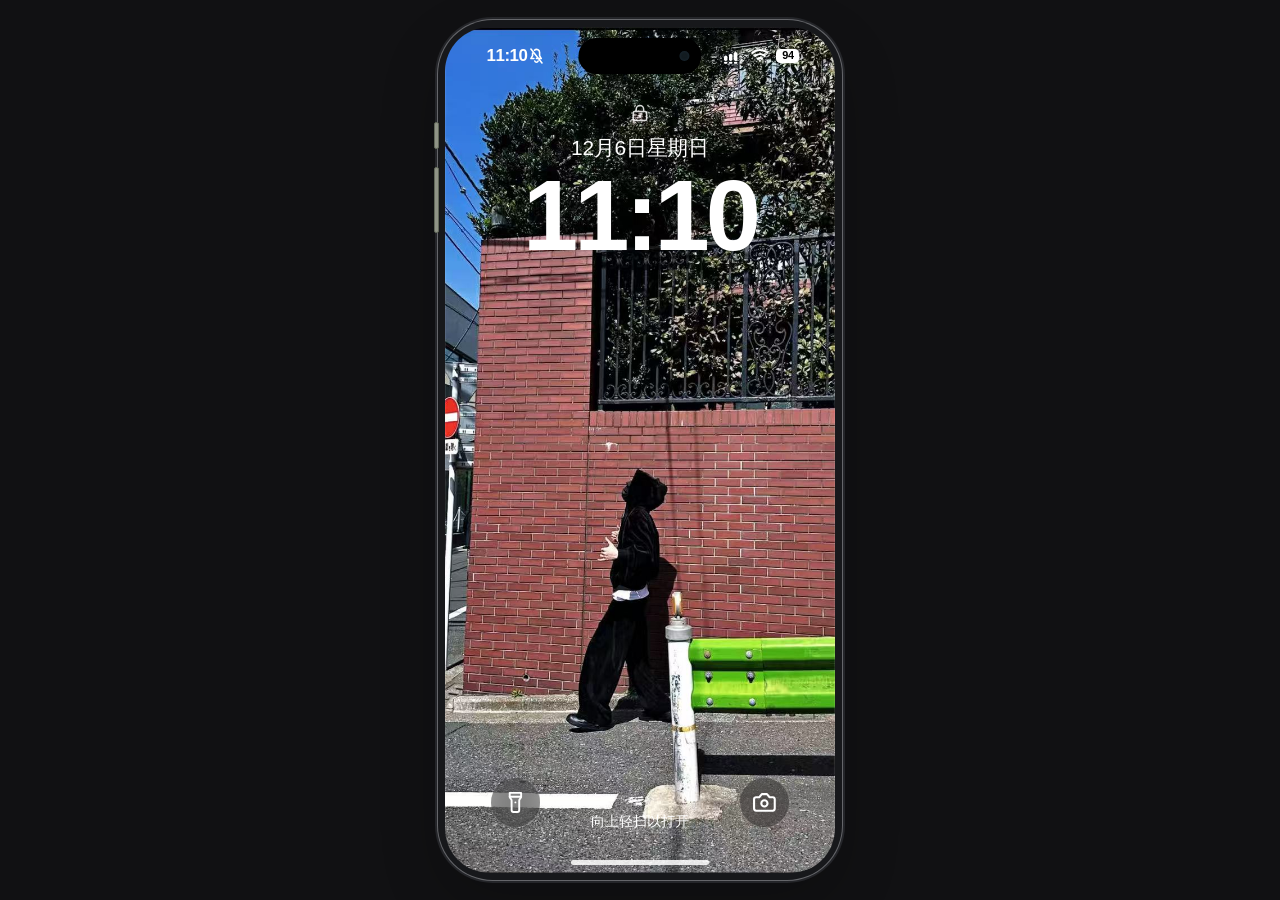
==== index.html @ aad5c425 "Allow players to upload and save their Kakao profile photo" ====
<!doctype html>
<html lang="zh-CN">
  <head><script>if(!new URLSearchParams(location.search).has("mode"))history.replaceState(null,"","?mode=kpop");</script>
    <meta charset="UTF-8" />
    <meta
      name="viewport"
      content="width=device-width, initial-scale=1.0, viewport-fit=cover"
    />
    <meta name="theme-color" content="#f5f4f0" />
    <title>捡手机</title>
    <script type="module" crossorigin src="./assets/index-Cu6CXMAA.js"></script>
    <link rel="stylesheet" crossorigin href="./assets/index-CnXfLgfK.css">
  <link rel="manifest" href="./manifest.webmanifest"><script id="vite-plugin-pwa:register-sw" src="./registerSW.js"></script></head>
  <body>
    <div id="root"></div>
  </body>
</html>
---- assets/index-CnXfLgfK.css ----
.ios18 .app-post-detail{flex:1;min-height:0;position:relative;display:flex;flex-direction:column;background:#fff;color:#0f1419;font-size:17px}.ios18 .post-detail-nav{display:flex;align-items:center;justify-content:space-between;height:48px;min-height:48px;padding:0 14px;border-bottom:.5px solid #eff0f2;background:#fff}.ios18 .post-detail-nav>strong{font-size:20px;font-weight:700}.ios18 .post-detail-nav>div{display:flex;align-items:center;gap:12px}.ios18 .post-detail-nav button{display:grid;place-items:center;border:0;background:none;color:inherit;padding:0;width:28px;height:32px}.ios18 .post-detail-scroll{flex:1;min-height:0;overflow:auto;scrollbar-width:none;overscroll-behavior:contain}.ios18 .post-detail-author{display:flex;align-items:center;gap:10px;padding:16px 14px 12px}.ios18 .post-detail-author>.catalog-avatar{width:43px;height:43px;flex:none;border-radius:50%}.ios18 .post-detail-author>div{flex:1;min-width:0}.ios18 .post-detail-author strong{display:block;font-size:17px}.ios18 .post-detail-author small{display:block;font-size:14px;color:#65737f;white-space:nowrap;overflow:hidden;text-overflow:ellipsis;margin-top:3px}.ios18 .post-follow{border:0;border-radius:20px;background:#000;color:#fff;font-size:15px;font-weight:600;padding:8px 18px}.ios18 .post-detail-body{padding:4px 14px 20px;font-size:18px;line-height:1.65;white-space:pre-wrap;overflow-wrap:anywhere}.ios18 .post-detail-body p{margin:0}.ios18 .post-detail-body .catalog-media{border-radius:14px;margin:12px 0 0}.ios18 .x-post-metadata{margin:0 14px;padding:0 0 14px;font-size:14px;color:#63717c}.ios18 .x-post-metadata b{color:#0f1419}.ios18 .post-detail-actions{display:flex;align-items:center;justify-content:space-between;padding:14px 12px;border-top:.5px solid #eff0f2;border-bottom:.5px solid #eff0f2;margin:0 14px;color:#62727c}.ios18 .post-detail-actions button{display:flex;align-items:center;gap:5px;border:0;background:none;padding:0;font-size:12px;color:inherit}.ios18 .post-detail-actions svg{width:21px;height:21px}.ios18 .x-related-row{display:flex;justify-content:space-between;padding:15px 14px;border-bottom:.5px solid #eff0f2}.ios18 .x-related-row button{border:0;background:none;color:#60707a;padding:0;font-size:14px;font-weight:600}.ios18 .post-detail-comment{display:flex;align-items:flex-start;gap:10px;padding:13px 14px;border-bottom:.5px solid #eff0f2}.ios18 .post-detail-comment>.catalog-avatar{width:37px;height:37px;flex:none}.ios18 .post-detail-comment>div{flex:1;min-width:0}.ios18 .post-detail-comment strong{font-size:15px}.ios18 .post-detail-comment p{font-size:16px;line-height:1.5;margin:3px 0}.ios18 .post-detail-comment>svg{color:#a7aeb5}.ios18 .post-comment-actions{display:flex;gap:45px;color:#81909a;margin-top:9px}.ios18 .post-comment-actions button{border:0;background:none;color:inherit;padding:0}.ios18 .post-comment-actions .liked{color:#f91880}.ios18 .post-detail-reply{display:flex;align-items:center;gap:9px;min-height:53px;padding:9px 14px;border-top:.5px solid #eee;background:#fff}.ios18 .post-detail-reply>.catalog-avatar{width:31px;height:31px;flex:none}.ios18 .post-detail-reply input{border:0;background:#f4f4f4;border-radius:25px;padding:10px 13px;min-width:0;flex:1;font-size:15px;color:#111;box-shadow:none}.ios18 .post-detail-reply>button{padding:0;border:0;background:none;color:#1d9bf0}.ios18 .post-detail-reply>button:disabled{opacity:.3}.ios18 .post-comments-empty{padding:35px 20px;text-align:center;color:#999;font-size:14px}.ios18 .weibo-post-detail{color:#222}.ios18 .weibo-post-detail .post-detail-author>.catalog-avatar{width:47px;height:47px}.ios18 .weibo-post-detail .post-detail-author strong{font-weight:600}.ios18 .weibo-post-detail .post-detail-author>button{border:0;background:none;color:#999;padding:5px}.ios18 .weibo-post-detail .post-detail-body{font-size:17px}.ios18 .weibo-share-options{display:flex;justify-content:space-around;padding:12px 12px 24px;border-bottom:9px solid #f0f0f0}.ios18 .weibo-share-options button{display:grid;place-items:center;width:49px;height:49px;background:#f8f8f8;border:0;border-radius:50%;color:#70bca3}.ios18 .weibo-share-options button:first-child{color:#d7924d;background:#fff5e9}.ios18 .weibo-share-options button:nth-child(3){color:#82bf7a}.ios18 .weibo-share-options button:nth-child(4){color:#45a8d0}.ios18 .weibo-share-options button:last-child{color:#dfb453}.ios18 .weibo-detail-tabs{display:flex;justify-content:space-around;border-bottom:.5px solid #ddd;height:49px;flex:none}.ios18 .weibo-detail-tabs button{position:relative;border:0;background:none;color:#999;padding:0;font-size:15px}.ios18 .weibo-detail-tabs button[aria-pressed=true]{color:#222;font-weight:600}.ios18 .weibo-detail-tabs button[aria-pressed=true]:after{content:"";position:absolute;left:25%;right:25%;bottom:0;height:3px;border-radius:2px;background:#ff8200}.ios18 .weibo-sort{display:block;margin:13px 15px 5px auto;background:none;border:0;color:#7b8e9d;padding:0;font-size:14px}.ios18 .weibo-bottom-actions .post-detail-actions{padding:10px;margin:0}.ios18 .weibo-bottom-actions .post-detail-actions button{font-size:12px}.ios18 .weibo-post-detail .post-detail-reply input{background:#f4f4f4}.ios18 .post-options-menu{position:absolute;top:48px;right:12px;z-index:10;min-width:175px;background:#f7f7f7eb;-webkit-backdrop-filter:blur(20px);backdrop-filter:blur(20px);box-shadow:0 4px 25px #0003;border-radius:12px;overflow:hidden}.ios18 .post-options-menu>button{display:flex;align-items:center;gap:10px;width:100%;padding:14px 16px;border:0;border-bottom:.5px solid #ddd;background:none;color:#111;font-size:15px}.ios18 .post-detail-body>.rich-body{font-size:inherit;line-height:inherit}.ios18 .skin-calculator{background:#000;color:#fff}.ios18 .skin-calculator>.app-nav{display:none}.ios18 .native-calculator{padding:0;margin:0;display:flex;flex-direction:column;flex:1;min-height:0;height:100%;background:#000;color:#fff;position:relative}.ios18 .native-calculator .calc-toolbar{display:flex;align-items:center;justify-content:space-between;height:48px;min-height:48px;padding:0 16px}.ios18 .calc-toolbar button{width:44px;height:44px;display:grid;place-items:center;border-radius:50%;background:linear-gradient(#292929,#191919);border:1px solid #ffffff1a;color:#fff;padding:0}.ios18 .native-calculator>output{display:flex;flex:1;min-height:0;width:100%;align-items:flex-end;justify-content:flex-end;padding:0 21px 10px;box-sizing:border-box;text-align:right;font-weight:300;line-height:1.1;overflow:hidden}.ios18 .native-calculator .calc-keypad{display:grid;grid-template-columns:repeat(4,1fr);gap:8px;padding:0 16px 26px;flex:none;box-sizing:border-box}.ios18 .calc-keypad>button{border:0;border-radius:50%;height:auto;width:100%;aspect-ratio:1;display:grid;place-items:center;padding:0;background:linear-gradient(135deg,#303030,#353535);box-shadow:inset 0 1px 1px #ffffff20;color:#fff;font-size:36px;font-weight:400;line-height:1}.ios18 .calc-keypad>.calc-function{background:#5b5b5b}.ios18 .calc-keypad>.calc-operator{background:#ff9500;font-size:49px;font-weight:300}.ios18 .calc-keypad>.calc-selected{background:#fff;color:#ff9500}.ios18 .calc-keypad>button:active{filter:brightness(1.5)}.ios18 .native-calculator .calc-history{position:absolute;inset:0;z-index:5;background:#101010;color:#fff;display:flex;flex-direction:column;padding:0}.ios18 .calc-history>header{display:flex;align-items:center;justify-content:space-between;padding:10px;min-height:44px}.ios18 .calc-history header button{display:flex;align-items:center;border:0;background:none;color:#ff9500;font-size:16px;padding:0}.ios18 .calc-history-list{padding:16px;overflow:auto}.ios18 .calc-history-list>button{display:block;width:100%;border:0;border-bottom:.5px solid #333;color:#fff;padding:17px 8px;background:none;text-align:right;font-size:22px}.ios18 .calc-history-list>p{color:#888;text-align:center;margin-top:100px}.ios18 .calc-mode-option{background:#333;color:#ff9500;margin:15px;padding:20px;border:0;border-radius:15px;font-size:20px}.ios18 .calibrated-health{background:#f2f1f7;display:flex;position:relative;flex:1;min-height:0;color:#000}.ios18 .health-native-nav{height:44px;min-height:44px;display:flex;align-items:center;justify-content:space-between;padding:0 16px;background:#f9f9fbe8;position:relative}.ios18 .health-native-nav>strong{position:absolute;left:65px;right:65px;text-align:center;font-size:17px;font-weight:600;pointer-events:none}.ios18 .health-native-nav>button{border:0;background:none;color:#007aff;display:grid;place-items:center;padding:0}.ios18 .health-native-nav>button:last-child{margin-left:auto;border-radius:50%;background:#e4e5ec;width:41px;height:41px;color:#8b94b1}.ios18 .health-native-scroll{flex:1;min-height:0;overflow:auto;padding:0 16px 100px;scrollbar-width:none;overscroll-behavior:contain}.ios18 .health-section-title{display:flex;align-items:center;justify-content:space-between;padding:0 16px;height:48px}.ios18 .health-section-title h2{font-size:23px;margin:0}.ios18 .health-section-title button{color:#007aff;background:none;border:0;font-size:17px;padding:0}.ios18 .health-cards{display:flex;flex-direction:column;gap:10px}.ios18 .health-native-card{position:relative;height:130px;min-height:130px;box-sizing:border-box;border:0;border-radius:26px;background:#fff;padding:16px;text-align:left;color:#000;display:flex;flex-direction:column;justify-content:space-between;box-shadow:none}.ios18 .health-native-card>header{display:flex;align-items:center;gap:4px;font-size:15px;position:static;min-height:0;padding:0;background:none;border:0}.ios18 .health-native-card header strong{font-size:15px;font-weight:600}.ios18 .health-native-card header time{font-size:13px;color:#999;margin-left:auto}.ios18 .health-native-card header>svg:last-child{color:#c7c7cc}.ios18 .health-card-bottom{display:flex;align-items:flex-end;justify-content:space-between}.ios18 .health-card-bottom b{font-size:25px;font-weight:600;line-height:1.2}.ios18 .health-card-bottom span{font-size:16px;color:#999;margin-left:4px}.ios18 .health-activity-values{display:flex;align-items:center;gap:10px;padding-top:20px;position:relative;padding-right:75px}.ios18 .health-activity-values>div:not(:last-child){flex:1}.ios18 .health-activity-values small{font-size:12px;font-weight:600}.ios18 .health-activity-values p{margin:2px 0 0;white-space:nowrap;color:#111}.ios18 .health-activity-values b{font-size:19px}.ios18 .health-activity-values span{font-size:11px;color:#999}.ios18 .activity-rings{position:absolute;right:0;bottom:0;width:64px;height:64px;background:#000;border-radius:50%}.ios18 .activity-rings i{position:absolute;border:6px solid #4e0b1c;border-radius:50%;inset:3px}.ios18 .activity-rings i:nth-child(2){inset:13px;border-color:#194500}.ios18 .activity-rings i:nth-child(3){inset:23px;border-color:#00606b;border-width:5px}.ios18 .health-spark{height:48px;display:flex;align-items:flex-end;gap:4px}.ios18 .health-spark i{width:8px;background:#e6e6ec;border-radius:3px 3px 0 0}.ios18 .health-all-row{display:flex;align-items:center;gap:14px;background:#fff;border:0;border-radius:25px;width:100%;padding:17px;margin:20px 0;color:#111;font-size:18px;text-align:left}.ios18 .health-all-row>svg:last-child{margin-left:auto;color:#ccc}.ios18 .health-trends-title{font-size:23px;margin:30px 16px 14px}.ios18 .health-trends-empty{border-radius:25px;background:#fff;padding:30px;color:#999}.ios18 .health-floating-tabs{display:flex;position:absolute;bottom:-15px;left:47px;right:47px;height:60px;border:1px solid #d4d4d8;background:#f9f9f9ce;box-shadow:inset 0 1px 3px #fff;-webkit-backdrop-filter:blur(24px);backdrop-filter:blur(24px);border-radius:35px;padding:4px;z-index:5}.ios18 .health-floating-tabs>button{flex:1;display:flex;flex-direction:column;align-items:center;justify-content:center;gap:2px;background:none;border:0;border-radius:30px;color:#111;font-size:11px;padding:0}.ios18 .health-floating-tabs>.selected{background:#dedee6;color:#0087fa}.ios18 .health-floating-tabs>.selected svg{fill:currentColor}.ios18 .health-pin-editor{display:flex;flex-wrap:wrap;gap:10px;background:#fff;padding:15px;border-radius:18px;margin-bottom:12px}.ios18 .health-pin-editor label{display:flex;flex-direction:row;align-items:center;gap:5px;font-size:14px}.ios18 .health-browse-row{display:flex;align-items:center;gap:15px;width:100%;background:#fff;border:0;border-bottom:.5px solid #ddd;padding:17px;color:#111;font-size:18px}.ios18 .health-browse-row>svg:last-child{margin-left:auto;color:#ccc}.ios18 .health-periods{display:flex;border-radius:8px;background:#e3e3e8;margin:20px 0;padding:2px}.ios18 .health-periods button{flex:1;border:0;background:none;border-radius:6px;padding:6px 0;font-size:13px;color:#111}.ios18 .health-periods button[data-selected=true]{background:#fff}.ios18 .health-detail-value{font-size:34px;font-weight:600;margin:20px 8px}.ios18 .health-detail-value small{font-size:15px;color:#999}.ios18 .health-detail-chart{height:200px;display:flex;align-items:flex-end;gap:12px;border-bottom:1px solid #ddd;padding:0 15px 10px}.ios18 .health-detail-chart>span{flex:1;background:#ff9500;border-radius:4px}.ios18 .health-detail-description,.ios18 .health-profile-empty,.ios18 .health-sharing{margin:25px 0;background:#fff;padding:25px;border-radius:25px}.ios18 .health-profile-empty,.ios18 .health-sharing{text-align:center}.ios18 .health-profile-empty>svg,.ios18 .health-sharing>svg{color:#007aff;margin:10px auto}.ios18 .skin-weather{background:#151c34}.ios18 .calibrated-weather{background:linear-gradient(#080c24,#303f60);position:relative;isolation:isolate;color:#fff;display:flex;flex:1;min-height:0}.ios18 .weather-stars{position:absolute;inset:-60px 0 0;z-index:-1;background-image:radial-gradient(1px 1px at 8% 6%,#fff9 0%,transparent 100%),radial-gradient(1px 1px at 30% 13%,#fff9 0%,transparent 100%),radial-gradient(1px 1px at 75% 10%,#fff9 0%,transparent 100%),radial-gradient(2px 2px at 60% 25%,#fffa 0%,transparent 100%),radial-gradient(1px 1px at 20% 50%,#fffa 0%,transparent 100%),radial-gradient(1px 1px at 90% 35%,#fffa 0%,transparent 100%),radial-gradient(1px 1px at 45% 75%,#fffa 0%,transparent 100%);background-size:130px 190px;opacity:.8}.ios18 .weather-native-scroll{flex:1;min-height:0;overflow:auto;padding:0 20px 110px;scrollbar-width:none;overscroll-behavior:contain}.ios18 .weather-native-current{height:320px;box-sizing:border-box;padding:48px 0 0;text-align:center;position:relative;display:flex;align-items:center;flex-direction:column}.ios18 .weather-native-current>small{font-size:14px;font-weight:500}.ios18 .weather-native-current>h1{font-size:34px;font-weight:400;margin:3px 0 0;line-height:43px}.ios18 .weather-native-current>output{font-size:100px;font-weight:200;line-height:105px;letter-spacing:-5px}.ios18 .weather-high-low{display:flex;gap:10px;font-size:26px;letter-spacing:-.5px}.ios18 .weather-native-current>p{font-size:20px;margin:4px 0}.ios18 .weather-moon-art{position:absolute;top:55px;right:10px;opacity:.4}.ios18 .weather-native-card{display:block;width:100%;box-sizing:border-box;border:0;border-radius:18px;background:#707b9b22;-webkit-backdrop-filter:blur(12px);backdrop-filter:blur(12px);padding:16px;text-align:left;color:#fff;margin:12px 0 0;box-shadow:none}.ios18 .weather-air-quality>strong{font-size:20px;font-weight:600}.ios18 .weather-air-quality>p{font-size:13px;margin:8px 0 0}.ios18 .weather-aqi-scale{height:4px;background:linear-gradient(90deg,#06c686,#fff900,#ff8a00,#ff0829,#ca00fa,#6c0f25);margin-top:14px;position:relative;border-radius:5px}.ios18 .weather-aqi-scale>i{position:absolute;top:-2px;width:7px;height:7px;border-radius:50%;background:#fff;border:1px solid #444}.ios18 .weather-hourly>header{display:flex;align-items:center;justify-content:space-between;padding:0;border:0;background:none;min-height:0}.ios18 .weather-hourly header strong{display:block;font-size:17px;font-weight:500}.ios18 .weather-hourly header small{display:block;font-size:12px;opacity:.65}.ios18 .weather-mode-switch{display:flex;gap:3px;padding:3px;border-radius:22px;background:#0002}.ios18 .weather-mode-switch button{border:0;border-radius:20px;background:none;color:#fff;padding:6px 10px}.ios18 .weather-mode-switch button[aria-pressed=true]{background:#fff2}.ios18 .weather-hour-grid{display:grid;grid-template-columns:repeat(6,1fr);gap:3px;margin-top:15px}.ios18 .weather-hour-grid>button{display:flex;flex-direction:column;align-items:center;justify-content:space-between;gap:18px;border:0;background:none;padding:0;color:#fff}.ios18 .weather-hour-grid strong{font-size:15px;font-weight:500}.ios18 .weather-hour-grid span{font-size:15px}.ios18 .weather-hour-grid svg{fill:#fff1;stroke-width:2}.ios18 .weather-days>button{display:flex;align-items:center;justify-content:space-between;gap:14px;width:100%;padding:12px 0;background:none;border:0;border-bottom:.5px solid #ffffff2a;color:#fff;font-size:17px}.ios18 .weather-days>button>i{display:block;flex:1;height:5px;background:linear-gradient(90deg,#ffaf00,#ff7c00);border-radius:4px}.ios18 .weather-days>button>span{opacity:.5}.ios18 .weather-native-toolbar{position:absolute;bottom:-15px;left:26px;right:26px;display:flex;align-items:center;justify-content:space-between;height:48px;z-index:5}.ios18 .weather-native-toolbar>button{width:48px;height:48px;border-radius:50%;border:1px solid #acc9ee88;box-shadow:inset 0 1px 2px #d0e4ff77;background:#7092c566;-webkit-backdrop-filter:blur(20px);backdrop-filter:blur(20px);color:#fff;display:grid;place-items:center;padding:0}.ios18 .weather-city-dots{display:flex;align-items:center;justify-content:center;gap:9px;min-width:130px;height:48px;border-radius:30px;background:#7092c566;border:1px solid #acc9ee88;-webkit-backdrop-filter:blur(20px);backdrop-filter:blur(20px);padding:0 20px}.ios18 .weather-city-dots>button,.ios18 .weather-city-dots>span{width:7px;height:7px;padding:0;border:0;border-radius:50%;background:#ffffff50}.ios18 .weather-city-dots>button[aria-current=true]{background:#fff}.ios18 .weather-native-sheet{position:absolute;inset:0;background:#16213bef;-webkit-backdrop-filter:blur(24px);backdrop-filter:blur(24px);padding:0 16px 50px;overflow:auto;z-index:10;color:#fff}.ios18 .weather-native-sheet>header{height:50px;display:flex;align-items:center;justify-content:center;position:relative}.ios18 .weather-native-sheet>header>button{position:absolute;left:0;display:flex;align-items:center;border:0;background:none;color:#fff;padding:0;font-size:16px}.ios18 .weather-city-search{display:flex;flex-direction:row;align-items:center;gap:6px;background:#ffffff20;padding:8px 10px;border-radius:12px}.ios18 .weather-city-search input{flex:1;min-width:0;border:0;background:none;color:#fff;padding:0;font-size:17px}.ios18 .weather-city-row{display:flex;width:100%;align-items:center;justify-content:space-between;background:#ffffff15;color:#fff;border:0;border-radius:20px;margin:15px 0;padding:25px;font-size:22px}.ios18 .weather-map-empty{display:flex;align-items:center;flex-direction:column;padding-top:140px;color:#fffa}.ios18 .weather-section-detail{padding:25px 8px;font-size:18px}.ios18 .calibrated-health,.ios18 .calibrated-weather{flex-direction:column}.ios18 .phone-screen:has(.native-calculator) .status-bar{color:#fff;background:#000}.ios18 .phone-screen:has(.native-calculator) .home-indicator:after{background:#fff}.ios18 .native-calculator .calc-keypad{grid-template-columns:repeat(4,minmax(0,1fr));grid-auto-rows:84.25px}.ios18 .native-calculator .calc-keypad>button{grid-column:auto;min-width:0;max-width:none;height:84.25px;width:84.25px;margin:0;border-radius:50%}.ios18 .native-calculator>output{margin:0}.ios18 .native-calculator .calc-toolbar>button{width:44px;height:44px;background:linear-gradient(#292929,#191919);color:#fff}.ios18 .calibrated-health,.ios18 .calibrated-weather{overflow:visible}.ios18 .health-native-card{align-items:stretch}.ios18 .health-native-card>header,.ios18 .health-card-bottom{width:100%;box-sizing:border-box}.ios18 .health-native-card .health-card-bottom{align-items:flex-end;text-align:left}.ios18 .phone-screen:has(.calibrated-weather) .status-bar{background:#080c24;color:#fff}.phone-shell.ios18 .phone-screen:has(.calibrated-weather) .status-bar{background:#080c24;color:#fff}.phone-shell.ios18 .phone-screen:has(.calibrated-weather,.calibrated-health) .home-indicator{height:18px}.ios18 .calibrated-weather[data-empty=true] .weather-aqi-scale>i{display:none}.ios18 .calibrated-weather[data-empty=true] .weather-days>button>i{background:#ffffff30}.ios18 .home-screen.interactive-home{position:absolute;inset:0;padding:0 0 14px;display:flex;flex-direction:column}.ios18 .interactive-home .launcher-toolbar{position:absolute;z-index:12;top:59px;left:16px;right:16px;display:flex;justify-content:space-between;gap:8px;pointer-events:none}.ios18 .launcher-toolbar button{pointer-events:auto;display:flex;align-items:center;gap:4px;border:0;border-radius:18px;background:#f4f4f5bb;-webkit-backdrop-filter:blur(18px);backdrop-filter:blur(18px);padding:5px 10px;font-size:12px;color:#111}.ios18 .launcher-toolbar span{font-size:10px;color:#666}.ios18 .interactive-home .home-pages{padding:0;position:absolute;inset:92px 0 164px;height:auto;display:flex;overflow-x:auto;scroll-snap-type:x mandatory;touch-action:none;scrollbar-width:none}.ios18 .interactive-home .home-app-grid{display:grid;flex:0 0 393px;width:393px;grid-template-columns:repeat(4,1fr);grid-template-rows:repeat(6,99px);grid-auto-rows:99px;gap:0;padding:0 16px;margin:0;align-content:start;scroll-snap-align:start;height:594px;min-height:594px;box-sizing:border-box}.ios18 .launcher-slot{min-width:0;min-height:0;display:flex;align-items:flex-start;justify-content:center}.ios18 .launcher-cell{position:relative;display:flex;flex-direction:column;align-items:center;justify-content:flex-start;width:100%;height:100%;padding:0;border:0;background:none;touch-action:none;color:inherit;user-select:none;-webkit-user-select:none}.ios18 .launcher-cell .app-icon-wrap{gap:5px;pointer-events:none}.ios18 .launcher-cell .app-name{text-align:center;max-width:82px;overflow:hidden;white-space:nowrap;text-overflow:ellipsis}.ios18 .launcher-widget{padding:0 7px 13px;height:100%}.ios18 .widget-face{display:flex;flex-direction:column;align-items:flex-start;justify-content:space-between;gap:5px;width:100%;height:100%;box-sizing:border-box;padding:16px;background:#fff;border-radius:23px;box-shadow:0 2px 4px #0001;color:#111;overflow:hidden;text-align:left;pointer-events:none}.ios18 .widget-face small{font-size:12px;line-height:16px;max-width:100%;white-space:nowrap;text-overflow:ellipsis;overflow:hidden}.ios18 .widget-face b{font-size:32px;font-weight:400;line-height:1.1}.ios18 .widget-face .widget-day{font-size:47px}.ios18 .widget-red{font-size:13px;color:#ff3b30}.ios18 .widget-weather{background:linear-gradient(#4577b3,#7fa7d9);color:#fff}.ios18 .widget-notes{background:#fff9df}.ios18 .widget-notes strong{font-size:19px}.ios18 .widget-battery svg{color:#34c759}.ios18 .widget-clock{align-items:center;justify-content:center;gap:16px}.ios18 .interactive-home [data-drop-zone=dock]{position:absolute;bottom:14px;left:0;right:0}.ios18 .interactive-home .dock{height:94px;padding:16px 8px;display:flex;align-items:center;justify-content:space-around;box-sizing:border-box}.ios18 .interactive-home .dock .launcher-cell{width:75px;height:62px;flex:none}.ios18 .interactive-home .dock .app-name{display:none}.ios18 .launcher-bottom-tools{position:absolute;bottom:115px;left:0;right:0;display:flex;flex-direction:column;align-items:center;gap:3px}.ios18 .launcher-bottom-tools .home-search{margin:0;font-size:12px;padding:6px 12px}.ios18 .launcher-bottom-tools .home-page-dots{height:14px;margin:0;display:flex;gap:8px}.ios18 .home-editing .launcher-cell>.app-icon-wrap{animation:home-jiggle .22s ease-in-out infinite alternate}@keyframes home-jiggle{0%{transform:rotate(-1.5deg)}to{transform:rotate(1.5deg)}}.ios18 .launcher-remove{position:absolute;top:-4px;left:8px;display:grid;place-items:center;width:20px;height:20px;background:#dedee2e6;color:#111;border-radius:50%;z-index:2;pointer-events:none}.ios18 .launcher-ghost{position:absolute;transform:translate(-50%,-35%);z-index:150;pointer-events:none;filter:drop-shadow(0 8px 10px #0005);opacity:.9}.ios18 .launcher-sheet{position:absolute;inset:59px 0 0;z-index:83;display:flex;flex-direction:column;background:#f2f2f7;color:#111;-webkit-backdrop-filter:blur(30px);backdrop-filter:blur(30px);border-radius:25px 25px 0 0;overflow:hidden}.ios18 .launcher-sheet>header{height:51px;min-height:51px;display:flex;align-items:center;justify-content:center;position:relative;border-bottom:.5px solid #d8d8dd;background:#fafafae8}.ios18 .launcher-sheet>header>button{position:absolute;left:8px;display:flex;align-items:center;border:0;color:#007aff;background:none;font-size:16px;padding:0}.ios18 .launcher-sheet>header strong{font-size:17px;font-weight:600}.ios18 .launcher-sheet-scroll{flex:1;min-height:0;overflow:auto;padding:16px 16px 55px;scrollbar-width:none}.ios18 .launcher-search{display:flex;flex-direction:row;align-items:center;gap:7px;background:#e3e3e8;border-radius:10px;padding:0 9px;height:37px}.ios18 .launcher-search input{background:none;border:0;padding:0;box-shadow:none;min-width:0;flex:1;height:35px;font-size:17px;color:#111}.ios18 .library-filters,.ios18 .widget-types{display:flex;gap:5px;margin:14px 0;flex-wrap:wrap}.ios18 .library-filters button,.ios18 .widget-types button{border:0;border-radius:14px;background:#e3e3e8;color:#333;padding:6px 11px;font-size:13px}.ios18 .library-filters button[aria-pressed=true],.ios18 .widget-types button[aria-pressed=true]{background:#007aff;color:#fff}.ios18 .library-count{font-size:12px;color:#888;margin:0 4px 12px}.ios18 .runtime-library-row{display:flex;align-items:center;gap:11px;background:#fff;min-height:72px;padding:10px 12px;border-bottom:.5px solid #e5e5ea}.ios18 .runtime-library-row .app-icon{width:48px;height:48px;border-radius:11px}.ios18 .runtime-library-row .app-icon-wrap{flex:none}.ios18 .library-app-title{display:flex;flex:1;min-width:0;flex-direction:column;align-items:flex-start;gap:4px;padding:0;border:0;background:none;text-align:left;color:#111}.ios18 .library-app-title strong{font-size:16px;font-weight:500}.ios18 .library-app-title small{font-size:11px;color:#999}.ios18 .library-get{flex:none;border:0;border-radius:16px;background:#f0f0f5;color:#007aff;padding:6px 11px;font-size:13px;font-weight:600}.ios18 .widget-preview{width:180px;height:180px;margin:30px auto}.ios18 .widget-preview .widget-face{pointer-events:auto}.ios18 .launcher-primary{display:block;width:100%;padding:13px;border-radius:13px;border:0;background:#007aff;color:#fff;font-size:17px;margin:20px 0}.ios18 .launcher-action{display:flex;flex-direction:row;align-items:center;gap:10px;background:#fff;color:#007aff;width:100%;border:0;border-bottom:.5px solid #ddd;padding:16px;font-size:17px;text-align:left;box-sizing:border-box}.ios18 .launcher-action input[type=file]{font-size:12px;max-width:140px}.ios18 .launcher-field{display:flex;flex-direction:column;gap:7px;color:#777;font-size:13px;margin:15px 0}.ios18 .launcher-field input{width:100%;box-sizing:border-box;background:#fff;border:0;border-radius:10px;padding:12px;font-size:17px;color:#111}.ios18 .launcher-checkbox{display:flex;flex-direction:row;align-items:center;gap:8px;font-size:15px}.ios18 .launcher-checkbox input{width:20px;height:20px}.ios18 .launcher-toast{position:absolute;left:25px;right:25px;bottom:125px;z-index:160;background:#333e;color:#fff;border:0;border-radius:15px;padding:14px;font-size:14px}.ios18 .launcher-sheet .danger{color:#ff3b30}.ios18 .launcher-sheet .launcher-primary.danger{background:#ff3b30;color:#fff}@media(prefers-reduced-motion:reduce){.ios18 .home-editing .launcher-cell>.app-icon-wrap{animation:none}}.ios18 .widget-preview-medium{width:320px;height:170px}.ios18 .widget-preview-large{width:320px;height:290px}.ios18 .launcher-sheet.storefront{inset:59px 0 0;border-radius:0;background:#fff;box-shadow:none;z-index:30}.ios18 .storefront>header{height:44px;border:0}.ios18 .storefront>header>strong{display:none}.ios18 .storefront-title{display:flex;justify-content:space-between;align-items:center;padding:6px 4px 12px}.ios18 .storefront-title h1{font-size:34px;line-height:1.1;margin:0;font-weight:700;letter-spacing:-1px}.ios18 .storefront-title span{font-size:12px;color:#888}.ios18 .storefront .runtime-library-row{border-bottom:.5px solid #e5e5ea}.ios18 .storefront .runtime-library-row>button:last-child{color:#007aff;background:#f2f2f7;border-radius:18px;padding:6px 16px}.phone-shell.ios18:has(.storefront) .status-bar{color:#111;background:#fff}.ios18 .interactive-home:not(.home-editing) .home-pages{top:82px}.app-artwork{font-family:-apple-system,BlinkMacSystemFont,Segoe UI,Microsoft YaHei,sans-serif}.ios18 .launcher-sheet button:disabled{opacity:.4;cursor:default}.ios18 .native-detail{height:100%;flex:1;min-height:0;display:flex;flex-direction:column;background:#fff;color:#000;font-size:17px;position:relative}.ios18 .native-detail>.app-nav{display:flex!important;min-height:44px;height:44px;flex:none;align-items:center;justify-content:space-between;padding:0 12px;border:0;background:#fafafae8}.ios18 .native-detail>.app-nav button{display:flex;align-items:center;gap:0;background:none;border:0;color:#007aff;font-size:17px;padding:0}.ios18 .native-detail>.app-nav strong{font-size:15px}.ios18 .native-detail-scroll{flex:1;min-height:0;overflow:auto;padding:16px;scrollbar-width:none;overscroll-behavior:contain}.ios18 .native-note-paper{padding:4px 20px 24px;background:#fffdf8;line-height:1.5}.ios18 .native-note-paper>time{display:block;text-align:center;font-size:13px;color:#8e8e93;margin:4px 0 20px}.ios18 .native-note-paper h1{font-size:28px;line-height:34px;font-weight:700;margin:0 0 14px}.ios18 .native-detail-notes .app-nav button,.ios18 .native-detail-notes .native-detail-toolbar button{color:#bf8500}.ios18 .native-detail-toolbar{display:flex;justify-content:space-between;align-items:center;padding:8px 18px;min-height:49px;background:#fafafaf5;border-top:.5px solid #d1d1d6}.ios18 .native-detail-toolbar button{background:none;border:0;color:#007aff;padding:4px;display:grid;place-items:center}.ios18 .native-detail-toolbar>span{font-size:12px;color:#8e8e93;flex:1;text-align:center}.ios18 .native-photo-stage{flex:1;min-height:0;background:#000;display:grid;place-items:center;color:#fff}.ios18 .native-photo-stage>img{width:100%;max-height:100%;object-fit:contain}.ios18 .native-photo-caption{padding:28px;text-align:center;color:#d1d1d6;font-size:15px}.ios18 .native-contact-hero{text-align:center;padding:12px 0}.ios18 .native-contact-hero>span{margin:auto;display:grid;place-items:center;width:100px;height:100px;border-radius:50%;background:#a4a9b1;color:#fff;font-size:44px}.ios18 .native-contact-hero h1{font-size:30px;font-weight:500;margin:12px 0}.ios18 .native-contact-actions{display:flex;gap:8px;margin:10px 0 24px}.ios18 .native-contact-actions>button{flex:1;display:flex;flex-direction:column;align-items:center;gap:5px;border:0;border-radius:10px;padding:10px;background:#fff;color:#007aff;font-size:13px}.ios18 .native-detail-contacts,.ios18 .native-detail-phone,.ios18 .native-detail-calendar{background:#f2f2f7}.ios18 .native-detail-group{background:#fff;padding:12px 16px;border-radius:10px;margin:10px 0}.ios18 .native-detail-group small{font-size:13px}.ios18 .native-detail-group p{margin:6px 0;white-space:pre-wrap}.ios18 .native-blue{color:#007aff}.ios18 .native-event-paper h1{font-size:28px;line-height:34px;margin:6px 0 12px}.ios18 .native-reader{font-family:Georgia,serif;line-height:1.65;padding:24px}.ios18 .native-reader-address{margin:8px 16px;padding:12px;border-radius:10px;background:#e9e9eb;display:flex;align-items:center;justify-content:space-between;font-size:14px}.ios18 .native-file-preview{display:flex;flex-direction:column;align-items:center;text-align:center;padding-top:80px}.ios18 .native-action-sheet{position:absolute;right:12px;top:44px;z-index:9;background:#f2f2f7f5;-webkit-backdrop-filter:blur(16px);backdrop-filter:blur(16px);border-radius:12px;box-shadow:0 5px 25px #0003;min-width:170px;overflow:hidden}.ios18 .native-action-sheet>button{display:flex;gap:20px;justify-content:space-between;width:100%;padding:13px 16px;border:0;border-bottom:.5px solid #aaa7;background:none;color:#007aff}.original-icon-wrap{position:relative;display:block;width:100%;height:100%}.original-icon-wrap>.original-app-artwork{display:block;width:100%;height:100%;object-fit:contain;filter:none;box-shadow:none}.phone-shell .app-icon:has(.original-icon-wrap){background:transparent!important;box-shadow:none;border:0}.original-calendar{position:absolute;inset:0;display:flex;flex-direction:column;align-items:center;justify-content:flex-start;color:#080808;pointer-events:none;font-family:-apple-system,BlinkMacSystemFont,Helvetica Neue,Arial,Microsoft YaHei,sans-serif}.original-calendar small{position:absolute;top:12%;font-size:11px;line-height:1.1;color:#ff3b30;font-weight:600}.original-calendar b{position:absolute;top:27%;font-size:39px;line-height:1;font-weight:300;letter-spacing:-2px}.original-clock-hands{position:absolute;inset:0;display:block;width:100%;height:100%;pointer-events:none}.small .original-calendar small{font-size:5px}.small .original-calendar b{font-size:18px;letter-spacing:-1px}.original-icon-wrap{container-type:size}.original-calendar small,.small .original-calendar small{font-size:18cqw}.original-calendar b,.small .original-calendar b{font-size:63cqw;letter-spacing:-3cqw}.catalog-skin{display:flex;flex-direction:column;flex:1;min-height:0;overflow:clip;background:#fff;color:#18181b;font-family:-apple-system,BlinkMacSystemFont,Segoe UI,Microsoft YaHei,sans-serif;font-size:12px}.catalog-loading{padding:35px;text-align:center;color:#999}.catalog-nav{min-height:43px;background:#fafafa;flex-shrink:0;border-bottom:1px solid #e8e8eb}.catalog-nav strong{font-size:14px;font-weight:600}.catalog-nav>div{display:flex;align-items:center;gap:7px;min-width:25px}.catalog-nav button{color:inherit}.catalog-scroll{flex:1;min-height:0;overflow:auto;scrollbar-width:thin}.catalog-scroll>h1{font-size:27px;font-weight:700;line-height:1.3;margin:15px 15px 16px;letter-spacing:-.5px}.catalog-tabs{display:flex;align-items:center;justify-content:space-around;gap:4px;flex-shrink:0;background:#fafafae8;border-top:1px solid #e4e4e8;min-height:50px;padding:7px 5px 4px}.catalog-tabs button{display:flex;flex-direction:column;gap:4px;font-size:9px;line-height:1.3;flex:1;padding:2px;color:#888}.catalog-tabs svg{width:20px;height:20px}.catalog-tabs .selected{color:var(--app-accent, #087cff)}.catalog-search{display:flex;align-items:center;flex-direction:row;gap:7px;margin:10px 13px 15px;background:#ededf0;border-radius:8px;padding:0 9px;color:#999}.catalog-search input{border:0;box-shadow:none;background:none;padding:8px 0;font-size:12px;min-width:0;color:inherit}.catalog-avatar{width:38px;height:38px;display:grid;place-items:center;border-radius:6px;background:#aab6ba;color:#fff;font-size:17px;flex-shrink:0}.catalog-avatar.round{border-radius:50%}.catalog-row{display:flex;align-items:center;width:100%;padding:13px 14px;text-align:left;border-bottom:1px solid #e9e9ed;gap:11px;color:inherit}.catalog-row>span{flex:1;min-width:0}.catalog-row strong{font-size:12px;font-weight:600}.catalog-row p{font-size:10px;color:#888;margin:5px 0;white-space:nowrap;text-overflow:ellipsis;overflow:hidden}.catalog-row small{font-size:8px;color:#aaa}.catalog-row>svg{color:var(--app-accent, #8a9daf)}.catalog-empty{color:#999;text-align:center;padding:35px 15px;line-height:1.8;font-size:11px}.catalog-add{padding:12px 13px;color:var(--app-accent, #087cff);font-size:11px;gap:7px}.catalog-art{height:160px;position:relative;display:grid;place-items:center;background:#d8ddd6;color:#687a70;overflow:hidden}.catalog-art:before{content:"";position:absolute;left:-20%;top:70%;width:140%;height:90%;background:#a0b3a7;transform:rotate(-17deg);border-top:1px solid #eef1eb}.catalog-art span{z-index:1;padding:15px;text-align:center;font-family:serif;font-size:20px;font-weight:400;line-height:1.7}.native-section{background:#f0f0f5;color:#888;padding:8px 14px;font-size:10px;font-weight:500;margin:0}.catalog-skin .app-nav>strong{max-width:70%;overflow:hidden;text-overflow:ellipsis;white-space:nowrap}.native-phone{--app-accent: #0cbe58}.call-row{display:flex;align-items:center;gap:10px;width:100%;padding:13px 14px;text-align:left;border-bottom:1px solid #ececee}.call-row>svg{color:#999;width:14px}.call-row>span{flex:1}.call-row strong{font-size:14px}.call-row small{display:block;font-size:9px;color:#aaa;margin-top:5px}.call-row time{font-size:10px;color:#999}.call-row.missed strong{color:#ef4747}.dialer{display:flex;flex-direction:column;align-items:center;padding:15px 30px;gap:13px}.dialer output{font-size:23px;min-height:40px;max-width:100%;overflow:hidden;letter-spacing:2px}.dialer>div{display:grid;grid-template-columns:repeat(3,1fr);gap:12px 20px}.dialer>div button{width:59px;height:59px;border-radius:50%;background:#ededed;display:flex;flex-direction:column;gap:0;font-size:26px;font-weight:400}.dialer button small{font-size:8px;letter-spacing:2px;line-height:1}.dial-call{width:59px;height:59px;border-radius:50%;background:#2ac659;color:#fff;margin-top:3px}.virtual-call{position:absolute;inset:45px 0 20px;z-index:10;background:#35404bee;color:#fff;display:flex;flex-direction:column;align-items:center;padding:50px 20px;gap:22px;-webkit-backdrop-filter:blur(25px);backdrop-filter:blur(25px)}.virtual-call small{color:#c7cdd3}.virtual-call>.catalog-avatar{width:75px;height:75px;font-size:27px}.virtual-call p{color:#c7cdd3;font-size:11px}.virtual-call>button{margin-top:auto;width:60px;height:60px;border-radius:50%;background:#e74b52;transform:rotate(135deg)}.contact-self{display:flex;width:100%;gap:12px;padding:16px;align-items:center;text-align:left;border-bottom:1px solid #eee}.contact-self .catalog-avatar{width:49px;height:49px}.contact-self small{display:block;font-size:10px;color:#999;margin-top:6px}.native-contacts .catalog-row{padding-top:10px;padding-bottom:10px}.photo-mosaic{display:grid;grid-template-columns:repeat(3,minmax(0,1fr));gap:2px}.photo-mosaic button{padding:0;aspect-ratio:1;overflow:hidden;position:relative}.photo-mosaic img,.photo-mosaic video,.photo-mosaic .catalog-art{width:100%;height:100%;object-fit:cover}.photo-mosaic .catalog-art span{font-size:11px}.photo-mosaic button>svg{position:absolute;bottom:5px;right:5px;color:#fff}.media-count{text-align:center;padding:20px;font-size:10px;color:#999}.album-grid{display:grid;grid-template-columns:1fr 1fr;gap:15px;padding:0 14px 20px}.album-grid button{display:block;text-align:left;min-width:0;padding:0}.album-grid img,.album-grid video,.album-grid .catalog-art{width:100%;height:130px;object-fit:cover;border-radius:8px}.album-grid strong{display:block;font-size:12px;margin-top:7px;font-weight:500}.album-grid small{display:block;color:#999;font-size:10px;margin-top:4px}.native-camera{background:#000;color:#fff;--app-accent: #f6cf45}.native-camera .catalog-nav{background:#101010;border-color:#242424;color:#fff}.camera-top{padding:15px;display:flex;justify-content:space-between;color:#bbb;font-size:9px}.camera-view{position:relative;flex:1;min-height:0;display:grid;place-items:center;background:#151515}.camera-view img,.camera-view video,.camera-view .catalog-art{width:100%;height:100%;object-fit:cover;position:absolute;inset:0}.camera-view>p{color:#666;font-size:11px}.camera-grid{position:absolute;inset:0;pointer-events:none;background:linear-gradient(to right,transparent 32.9%,#fff2 33%,#fff2 33.2%,transparent 33.3%,transparent 66.5%,#fff2 66.6%,#fff2 66.8%,transparent 66.9%),linear-gradient(to bottom,transparent 32.9%,#fff2 33%,#fff2 33.2%,transparent 33.3%,transparent 66.5%,#fff2 66.6%,#fff2 66.8%,transparent 66.9%)}.camera-mode{display:flex;justify-content:center;gap:25px;padding:14px;font-size:11px;color:#aaa}.camera-mode .selected{color:#f6cf45}.camera-controls{display:flex;align-items:center;justify-content:space-around;padding:4px 20px 15px}.camera-controls>button{width:40px;height:40px;color:#fff}.camera-controls .camera-shutter{width:66px;height:66px;border:3px solid white;border-radius:50%;padding:4px}.camera-shutter span{background:#fff;width:100%;height:100%;border-radius:50%}.camera-caption{font-size:8px;color:#666;text-align:center;padding-bottom:10px}.native-safari{background:#eef0f3}.safari-favorites{display:grid;grid-template-columns:repeat(3,minmax(0,1fr));gap:18px 10px;padding:10px 16px}.safari-favorites>button{display:flex;flex-direction:column;min-width:0;padding:0;gap:8px;text-align:center}.safari-favorites>button>span{width:54px;height:54px;border-radius:11px;background:#fff;display:grid;place-items:center;color:#628aaf}.safari-favorites strong{font-size:10px;font-weight:500;max-width:100%;white-space:nowrap;overflow:hidden;text-overflow:ellipsis}.safari-favorites small{max-width:100%;overflow:hidden;text-overflow:ellipsis;font-size:8px;color:#999}.safari-address{display:flex;align-items:center;flex-direction:row;gap:7px;margin:8px 16px 10px;padding:0 10px;border-radius:10px;background:#dfe2e7;color:#7c818a}.safari-address input{border:0;background:none;box-shadow:none;font-size:11px;padding:11px 0;min-width:0}.native-notes{--app-accent: #cfa525;background:#f4f3ee}.native-notes .catalog-nav{background:#f4f3ee;border:0}.notes-back{color:#b4942c;font-size:11px;padding:12px 15px 0}.native-notes .catalog-scroll>h1{margin-top:11px}.notes-list{margin:0 13px;background:#fff;border-radius:9px;overflow:hidden}.notes-list>button{padding:13px 14px;text-align:left;display:block;width:100%;border-bottom:1px solid #e8e7e2}.notes-list strong{display:flex;align-items:center;gap:3px;font-size:13px;font-weight:600}.notes-list p{font-size:10px;color:#999;margin-top:7px;white-space:nowrap;text-overflow:ellipsis;overflow:hidden}.notes-list time{color:#777}.notes-list small{display:block;color:#a3a3a0;font-size:9px;margin-top:5px}.note-folders{margin:0 13px 15px;display:flex;gap:7px;overflow:auto}.note-folders>button{gap:6px;border:1px solid #e4dfcf;border-radius:7px;padding:8px;font-size:10px;white-space:nowrap;color:#aa8e34;background:#fff9}.note-folders small{color:#aaa;font-size:9px}.notes-footer,.mail-footer{display:flex;align-items:center;justify-content:space-between;padding:4px 13px;border-top:1px solid #e5e3d9;min-height:39px;font-size:9px;color:#aaa;flex-shrink:0}.month-title{display:flex;align-items:center;justify-content:space-between;padding:19px 11px;color:#ee4d4d}.month-title h2{font-size:18px;font-weight:500}.month-title button{padding:4px;color:#ee4d4d}.calendar-grid{display:grid;grid-template-columns:repeat(7,1fr);gap:5px 2px;padding:0 11px 18px}.calendar-grid>small{text-align:center;color:#aaa;font-size:9px;padding:6px 0}.calendar-grid button{position:relative;height:34px;font-size:13px;border-radius:50%;margin:0 2px}.calendar-grid .selected{background:#ef4c4c;color:#fff}.calendar-grid button>i{width:3px;height:3px;background:#aaa;border-radius:50%;position:absolute;bottom:0;left:50%;transform:translate(-50%)}.calendar-event{display:flex;align-items:flex-start;gap:13px;width:100%;padding:16px;text-align:left;border-bottom:1px solid #eee}.calendar-event>time{font-size:10px;color:#aaa;padding-top:3px}.calendar-event>div{border-left:3px solid #ed6863;padding-left:9px;min-width:0}.calendar-event strong{font-size:12px}.calendar-event p{font-size:10px;line-height:1.7;color:#999;margin-top:5px}.mail-folders{display:flex;gap:8px;padding:13px 12px 0;overflow:auto;flex-shrink:0}.mail-folders button{padding:6px 7px;color:#999;font-size:10px;white-space:nowrap}.mail-folders .selected{background:#e7f1ff;color:#2587e5;border-radius:7px}.mail-preview{display:flex;align-items:flex-start;gap:7px;width:100%;padding:15px 12px;text-align:left;border-bottom:1px solid #e5e5ea}.mail-preview>i{width:6px;height:6px;border-radius:50%;flex-shrink:0;margin-top:5px}.mail-preview>i.unread{background:#278bea}.mail-preview>div{flex:1;min-width:0}.mail-preview strong{font-size:13px}.mail-preview h3{font-size:11px;font-weight:500;margin:6px 0}.mail-preview p{font-size:10px;color:#999;line-height:1.7;max-height:35px;overflow:hidden}.mail-preview>time{color:#aaa;font-size:9px;margin-top:3px}.mail-footer{border-color:#ddd;color:#999}.native-clock{background:#050505;color:#eee;--app-accent: #ff9c21}.native-clock .catalog-nav{background:#0b0b0b;border-color:#262626}.native-clock .catalog-tabs{background:#0b0b0b;border-color:#333}.alarm-row{display:flex;align-items:center;justify-content:space-between;padding:18px 16px;border-bottom:1px solid #242424}.alarm-row>button:first-child{display:flex;flex-direction:column;align-items:flex-start;padding:0;gap:6px}.alarm-row time{font-size:43px;line-height:1;font-weight:200}.alarm-row small{font-size:11px;color:#999}.native-switch{width:43px;height:26px;border-radius:14px;background:#444;padding:3px;justify-content:flex-start;flex-shrink:0}.native-switch>span{width:20px;height:20px;background:#fff;border-radius:50%}.native-switch.on{background:#3acb60;justify-content:flex-end}.stopwatch{display:flex;flex-direction:column;align-items:center;padding:50px 20px}.stopwatch output{font-size:60px;font-weight:200;font-variant-numeric:tabular-nums}.stopwatch>div{display:flex;gap:70px;margin-top:50px}.stopwatch button{border-radius:50%;width:60px;height:60px;background:#303030;color:#ddd;font-size:14px}.stopwatch button:last-child{background:#123a20;color:#58da7b}.native-reminders{background:#f2f2f7;--app-accent: #2e84e6}.reminder-categories{display:grid;grid-template-columns:1fr 1fr;gap:10px;padding:0 13px 10px}.reminder-categories>button{background:#fff;border-radius:10px;display:grid;grid-template-columns:1fr 1fr;padding:12px;color:#2d86e3;text-align:left}.reminder-categories strong{text-align:right;font-size:25px;color:#333}.reminder-categories span{font-size:11px;color:#999;grid-column:1/-1;margin-top:6px}.reminder-row{display:flex;align-items:center;gap:10px;padding:13px;border-bottom:1px solid #ddd}.reminder-row>button:first-child{color:#aaa;padding:0}.reminder-row>button[aria-checked=true]{color:#2f8ae5}.reminder-row>button:last-child{display:flex;flex-direction:column;align-items:flex-start;gap:7px;text-align:left;padding:0}.reminder-row strong{font-size:12px;font-weight:500}.reminder-row small{font-size:9px;color:#999}.native-files{--app-accent: #2386e7}.file-folders,.file-grid{display:grid;grid-template-columns:repeat(3,minmax(0,1fr));gap:20px 10px;padding:10px 14px}.file-folders>button{display:flex;flex-direction:column;gap:8px;color:#5b9fda;padding:0}.file-folders strong{font-size:10px;font-weight:500;color:#555}.file-grid>div{position:relative;min-width:0}.file-grid>div>button:first-child{display:flex;flex-direction:column;width:100%;gap:7px;color:#6799be;padding:0;min-width:0}.file-grid strong{font-size:10px;font-weight:500;max-width:100%;white-space:nowrap;text-overflow:ellipsis;overflow:hidden;color:#444}.file-grid small{font-size:8px;color:#999}.file-grid img,.file-grid video,.file-grid .catalog-art{width:100%;height:80px;object-fit:cover;border-radius:4px}.file-grid .catalog-art span{font-size:11px}.file-grid>div>button:last-child{color:#9dabc3;width:100%;margin-top:5px}.native-music{--app-accent: #e54462}.native-music h1{color:#e54462}.music-albums{display:grid;grid-template-columns:1fr 1fr;gap:15px;padding:0 15px 20px}.music-albums>button{display:flex;flex-direction:column;gap:14px;padding:20px 8px;background:#f4eded;border-radius:7px;color:#d4b2b8}.music-albums strong{font-size:11px;font-weight:500;color:#555}.music-track{display:flex;width:100%;align-items:center;text-align:left;gap:15px;padding:13px 16px;border-bottom:1px solid #eee}.music-track>small{color:#aaa}.music-track>span:first-of-type{flex:1;min-width:0}.music-track strong{font-size:12px;font-weight:500}.music-track span>small{font-size:9px;display:block;color:#aaa;margin-top:5px}.music-track>span:last-child{font-size:9px;color:#aaa}.native-now-playing{display:flex;align-items:center;flex-wrap:wrap;gap:9px;padding:9px 12px;background:#f0eded;border-top:1px solid #ddd}.native-now-playing button{font-size:10px;padding:0;color:#955264}.native-now-playing button:first-child{flex:1;justify-content:flex-start}.native-now-playing audio{width:100%;height:30px;order:4}.fiction-map{flex:1;min-height:160px;position:relative;overflow:clip;background:#e5e8dc}.fiction-map>svg{width:100%;height:100%;object-fit:cover}.map-pin{position:absolute;color:#e65c54;transform:translate(-50%,-50%);padding:0;filter:drop-shadow(0 2px 2px #0002)}.map-pin .catalog-avatar{width:32px;height:32px;border:3px solid #fff;font-size:12px;background:#5b88bc}.map-sheet{border-radius:17px 17px 0 0;background:#f8f8fa;box-shadow:0 -3px 10px #0001;margin-top:-18px;position:relative;z-index:1;max-height:230px;display:flex;flex-direction:column}.map-places{overflow:auto}.map-places .catalog-row{padding:10px 15px}.map-places .catalog-row>svg{color:#5696ba}.native-weather{background:linear-gradient(#637c92,#a2b6bd);color:#fff}.native-weather .catalog-nav{background:#68829480;color:#fff;border-color:#ffffff26}.weather-current{display:flex;flex-direction:column;align-items:center;padding:27px 15px 20px;gap:10px}.weather-current h1{font-size:25px;font-weight:400}.weather-current output{font-size:72px;font-weight:200;line-height:1}.weather-current p{font-size:15px}.weather-current small{font-size:11px;color:#e3ecf1}.weather-current svg{margin-top:10px;color:#ecf1e1}.weather-forecast{margin:10px 14px;width:calc(100% - 28px);border-radius:12px;background:#ffffff20;border:1px solid #ffffff25;-webkit-backdrop-filter:blur(15px);backdrop-filter:blur(15px);padding:15px;display:block;text-align:left;color:#fff}.weather-forecast>strong{font-size:10px;color:#e3ecf1;font-weight:500}.weather-forecast p{font-size:12px;line-height:1.9;white-space:pre-wrap;margin:12px 0}.weather-forecast>div{display:flex;justify-content:space-between;font-size:9px;color:#dce8ed;gap:10px}.weather-cities{display:flex;justify-content:center;flex-wrap:wrap;gap:8px;margin:20px 14px}.weather-cities>button{font-size:10px;color:#deebf0;padding:7px 10px;border-radius:16px;background:#ffffff15}.weather-cities>.selected{background:#ffffff40}.native-wallet{background:#f2f2f7}.wallet-stack{padding:0 15px 15px}.wallet-stack>button{display:flex;align-items:flex-start;flex-direction:column;gap:19px;width:100%;height:150px;border-radius:12px;padding:21px;color:#fff;box-shadow:0 3px 8px #0002;margin-top:-65px;position:relative}.wallet-stack>button:first-child{margin-top:0}.wallet-stack strong{font-size:15px;font-weight:500}.wallet-stack span{font-size:15px;letter-spacing:3px;margin-top:auto}.wallet-stack small{font-size:10px;color:#eee}.native-health{background:#f2f2f7;--app-accent: #e8697d}.health-date{font-size:10px;color:#999;margin:0 15px 15px}.health-metric{display:block;width:calc(100% - 28px);padding:14px;margin:0 14px 12px;background:#fff;border-radius:10px;text-align:left}.health-metric>div{display:flex;align-items:center;gap:5px;color:#e36b7d}.health-metric strong{font-size:11px}.health-metric small{margin-left:auto;color:#aaa;font-size:8px}.health-metric p{color:#aaa;margin-top:15px;font-size:10px}.health-metric b{font-size:30px;color:#333;font-weight:600}.health-metric>span{font-size:10px;color:#999;line-height:1.8;display:block;margin-top:8px;white-space:pre-wrap}.native-find .fiction-map{min-height:130px}.find-sheet{background:#f8f8fa;border-radius:16px 16px 0 0;margin-top:-15px;z-index:1;position:relative;max-height:240px;overflow:auto}.find-sheet>h2{padding:17px 15px 8px;font-size:21px}.native-find .catalog-row>span:last-child{font-size:9px}.native-find{--app-accent: #4787cd}.catalog-chat{display:flex;align-items:center;gap:11px;width:100%;padding:13px;text-align:left;border-bottom:1px solid #ececef}.catalog-chat>span:not(.catalog-avatar){flex:1;min-width:0}.catalog-chat strong{font-size:13px;font-weight:600}.catalog-chat p{font-size:10px;color:#999;margin-top:7px;white-space:nowrap;overflow:hidden;text-overflow:ellipsis}.catalog-chat time{align-self:flex-start;color:#aaa;font-size:9px;margin-top:3px}.catalog-bubbles{min-height:0;flex:1;overflow:auto;padding:13px;background:#f6f6f6}.bubble-date{display:block;text-align:center;color:#aaa;font-size:9px;margin:4px 0 24px}.catalog-message{display:flex;margin-bottom:16px}.catalog-message>button{display:block;max-width:80%;text-align:left;white-space:pre-wrap;overflow-wrap:anywhere;border-radius:15px 15px 15px 3px;background:#e8e8ed;padding:10px 12px;font-size:12px;line-height:1.7}.catalog-message.outgoing{justify-content:flex-end}.catalog-message.outgoing>button{border-radius:15px 15px 3px;background:var(--bubble-out, #4b9ee8);color:#fff}.catalog-message small{display:flex;align-items:center;justify-content:flex-end;gap:4px;font-size:8px;opacity:.65;margin-top:4px}.catalog-message img,.catalog-message video,.catalog-message .catalog-art{max-width:100%;width:190px;height:170px;object-fit:cover;border-radius:5px}.catalog-message audio{width:185px;max-width:100%;height:34px}.catalog-composer{display:flex;align-items:center;gap:10px;padding:10px;border-top:1px solid #ddd;background:#fafafa;min-height:49px}.catalog-composer>button{flex:1;background:#fff;border:1px solid #e5e5e8;border-radius:17px;min-height:31px;font-size:10px;justify-content:flex-start;padding:0 12px;color:#999}.catalog-composer>svg{color:var(--app-accent, #848491)}.message-heading{display:flex;justify-content:space-between;align-items:center;padding:11px 15px 12px}.message-heading h1{font-size:28px;font-weight:700}.message-heading>button{color:#298de5;font-size:10px}.native-messages .catalog-nav{background:#fff;border:0}.sms-bubbles{background:#fff;--bubble-out: #3dbd58}.native-messages .catalog-avatar{background:#acb3ba}.qq-ui{--app-accent: #358ed7}.qq-ui .catalog-nav{background:#3b98df;color:#fff;border:0}.qq-profile-bar{display:flex;align-items:center;gap:10px;padding:13px 15px;background:#3b98df;color:#fff}.qq-profile-bar>.catalog-avatar{width:37px;height:37px;border:1px solid #fff6}.qq-profile-bar strong{font-size:15px;font-weight:500}.qq-profile-bar small{display:block;font-size:9px;color:#deefff;margin-top:5px}.qq-ui .catalog-scroll{background:#f8f9fc}.qq-ui .catalog-chat,.qq-contact{background:#fff}.qq-bubbles{background:#eef2f8;--bubble-out: #61b4f1}.qq-contact{width:100%;padding:13px;display:flex;align-items:center;justify-content:flex-start;gap:12px;border-bottom:1px solid #f0f0f4;font-size:13px}.qq-space{padding:15px}.qq-space>h2{font-size:18px;margin-bottom:17px}.qq-space>button{display:flex;align-items:center;flex-wrap:wrap;gap:8px;width:100%;text-align:left;padding:14px;background:#fff;border-radius:10px;margin-bottom:12px}.qq-space>button>p{width:100%;font-size:12px;line-height:1.8}.qq-space img{width:100%;max-height:170px;object-fit:cover}.qq-space small{color:#aaa;font-size:9px}.telegram-ui{--app-accent: #268dd0}.telegram-ui .catalog-nav{color:#287eb2;background:#f8fbff}.telegram-search{background:#f6f9fc}.telegram-search .catalog-search{margin-bottom:10px}.telegram-folders{display:flex;gap:13px;overflow:auto;padding:0 13px;background:#f6f9fc;min-height:36px;flex-shrink:0;align-items:center;border-bottom:1px solid #e1e8ef}.telegram-folders button{padding:8px 3px;white-space:nowrap;color:#8d9ca9;font-size:11px;border-bottom:2px solid transparent}.telegram-folders .selected{color:#268dd0;border-color:#268dd0}.telegram-peer{display:flex;align-items:center;gap:9px;background:#f6f9fc;padding:9px 13px}.telegram-peer .catalog-avatar{background:#719fbf;width:30px;height:30px;font-size:12px}.telegram-peer strong{font-size:13px}.telegram-peer>span:last-child{font-size:9px;color:#8da2b1;margin-left:auto}.telegram-bubbles{background:#d7e5e7;--bubble-out: #e0ffc9}.telegram-bubbles .catalog-message.outgoing>button{color:#354b32}.telegram-bubbles .catalog-message>button{background:#fff}.telegram-footer{padding:13px;text-align:center;display:flex;align-items:center;justify-content:center;gap:7px;background:#f8fbff;border-top:1px solid #e5edf3;color:#779eb9;font-size:10px}.discord-ui{background:#313338;color:#e7e8ec;--app-accent: #b5bafa}.discord-ui .catalog-nav{background:#24262a;border-color:#16171a;color:#e7e8ec}.discord-layout{flex:1;min-height:0;display:flex}.discord-servers{width:48px;background:#1d1e22;padding:13px 6px;overflow:auto;display:flex;flex-direction:column;gap:10px;flex-shrink:0}.discord-servers>button{width:35px;height:35px;border-radius:50%;background:#3c3e45;color:#ddd;font-size:10px;padding:4px;flex-shrink:0}.discord-servers>.selected{background:#6570b9;border-radius:12px;color:#fff}.discord-main{flex:1;min-width:0;display:flex;flex-direction:column}.discord-server-name{display:flex;justify-content:space-between;align-items:center;padding:13px 12px;background:#2a2c31;border-bottom:1px solid #1e2025}.discord-server-name strong{font-size:12px}.discord-server-name>svg{color:#777}.discord-channel-tabs{display:flex;gap:5px;overflow:auto;background:#292b30;padding:8px 9px;min-height:39px}.discord-channel-tabs>button{padding:4px 7px;font-size:10px;color:#9296a2;white-space:nowrap;border-radius:5px}.discord-channel-tabs>.selected{background:#454951;color:#fff}.discord-current{display:flex;align-items:center;gap:4px;border-bottom:1px solid #24262b;padding:9px 10px;font-size:11px;color:#bbc0ca}.discord-message{display:flex;gap:8px;align-items:flex-start;width:100%;padding:12px 9px;text-align:left;color:#e0e2e7}.discord-message .catalog-avatar{width:27px;height:27px;font-size:12px;background:#737baa}.discord-message>div{min-width:0;flex:1}.discord-message strong{font-size:11px;color:#b8bed7;font-weight:600}.discord-message time{font-size:8px;color:#888d9b;margin-left:7px}.discord-message p{font-size:11px;line-height:1.8;margin-top:5px;white-space:pre-wrap}.discord-message img{max-width:100%;max-height:170px;object-fit:cover;margin-top:8px;border-radius:6px}.discord-member{display:flex;align-items:center;gap:8px;padding:13px}.discord-member>span{font-size:11px}.discord-member small{font-size:8px;color:#989dad;display:block;margin-top:5px}.discord-ui .catalog-tabs{background:#23252a;border-color:#151619}.discord-ui .catalog-add{padding:13px 10px;font-size:9px;background:#292b30;white-space:nowrap;overflow:hidden}.line-ui{--app-accent: #08b851}.line-ui .catalog-nav{background:#fff;border:0}.line-ui h1{font-size:25px}.line-owner{padding:15px;display:flex;align-items:center;gap:13px}.line-owner .catalog-avatar{width:55px;height:55px}.line-owner h2{font-size:20px;font-weight:600}.line-ui .catalog-scroll>h4{padding:15px 17px 6px;font-size:12px;color:#999}.line-friends{display:grid;grid-template-columns:repeat(3,1fr);padding:15px 10px;gap:20px}.line-friends>button{display:flex;flex-direction:column;gap:8px;font-size:10px}.line-peer{font-size:13px;padding:13px;text-align:center;border-bottom:1px solid #eee}.line-bubbles{background:#a8bfdb;--bubble-out: #9bea6d}.line-bubbles .catalog-message.outgoing>button{color:#28402a}.line-bubbles .catalog-message>button{background:#fff}.messenger-ui{--app-accent: #6262d8}.messenger-ui .catalog-nav{background:#fff;border:0}.messenger-people{display:flex;gap:16px;overflow:auto;padding:0 15px 18px}.messenger-people>button{display:flex;flex-direction:column;gap:6px;padding:0}.messenger-people .catalog-avatar{width:46px;height:46px;border:3px solid #e3e3fb}.messenger-people small{font-size:9px;max-width:45px;overflow:hidden;text-overflow:ellipsis}.messenger-peer{display:flex;align-items:center;gap:9px;padding:8px 14px;border-bottom:1px solid #eee}.messenger-peer strong{font-size:13px;flex:1}.messenger-peer>svg{color:#7370d8}.messenger-peer .catalog-avatar{width:30px;height:30px;font-size:13px}.messenger-bubbles{background:#fff;--bubble-out: #7b70d9}.messenger-contacts{display:grid;grid-template-columns:1fr 1fr;gap:13px;padding:0 15px}.messenger-contacts>button{display:flex;flex-direction:column;gap:9px;padding:20px 6px;border:1px solid #eee;border-radius:11px}.messenger-contacts strong{font-size:12px}.messenger-contacts small{font-size:9px;color:#999}.social-author{display:flex;align-items:center;gap:9px;padding:12px 13px;text-align:left;width:100%}.social-author .catalog-avatar{width:31px;height:31px;font-size:14px}.social-author strong{font-size:11px;font-weight:600}.social-author small{display:block;font-size:8px;color:#aaa;margin-top:4px}.social-body{display:block;text-align:left;width:100%;padding:0;font-size:12px;line-height:1.85;white-space:pre-wrap}.social-body img,.social-body video{max-width:100%;max-height:280px;object-fit:cover;border-radius:7px;margin-top:9px}.social-actions{display:flex;justify-content:space-between;gap:12px;padding:12px 1px 0;color:#999}.social-actions button{padding:0;gap:5px;font-size:9px}.social-actions button:last-child{margin-left:auto}.weibo-ui{--app-accent: #e88a38}.weibo-sections{display:flex;justify-content:center;gap:27px;padding:13px;border-bottom:1px solid #eee;flex-shrink:0}.weibo-sections>button{font-size:14px;padding:3px 0;border-bottom:3px solid transparent}.weibo-sections>.selected{font-weight:600;border-color:#f1913c}.weibo-ui .catalog-scroll{background:#f0f0f0}.weibo-ui .catalog-search{background:#fff;margin-bottom:5px}.weibo-feed-filter{display:flex;gap:10px;padding:8px 13px 13px;overflow:auto}.weibo-feed-filter>button{white-space:nowrap;font-size:10px;color:#999;padding:4px}.weibo-post{margin-bottom:8px;background:#fff;padding-bottom:5px}.weibo-post>.social-body{padding:1px 13px 9px}.weibo-post .social-actions{border-top:1px solid #f2f2f2;padding:12px 16px 8px}.weibo-profile{padding:20px;display:flex;align-items:center;gap:12px;background:#f4ebdf}.weibo-profile h2{font-size:17px;font-weight:500}.weibo-profile>span:last-child{font-size:9px;color:#999;margin-left:auto}.x-ui{--app-accent: #111}.x-ui .catalog-nav{background:#fff;border:0}.x-feed-tabs{display:flex;border-bottom:1px solid #eee;flex-shrink:0}.x-feed-tabs>button{width:50%;padding:15px 5px 13px;font-size:12px;color:#888;position:relative}.x-feed-tabs>.selected{font-weight:600;color:#111}.x-feed-tabs>.selected:after{content:"";height:3px;width:40px;border-radius:3px;bottom:0;left:50%;transform:translate(-50%);position:absolute;background:#299cda}.x-post{display:flex;gap:9px;padding:14px 12px;border-bottom:1px solid #eee}.x-post>.catalog-avatar{width:34px;height:34px;font-size:15px}.x-post>div{flex:1;min-width:0}.x-byline{width:100%;padding:0;justify-content:flex-start;gap:6px;text-align:left;flex-wrap:wrap}.x-byline strong{font-size:11px}.x-byline>span{font-size:8px;color:#999;overflow:hidden;text-overflow:ellipsis}.x-post .social-body{font-size:11px;margin-top:6px}.threads-ui{--app-accent: #111}.threads-ui .catalog-nav{background:#fff;border:0}.threads-title{display:flex;align-items:center;justify-content:center;gap:10px;padding:10px 10px 13px;border-bottom:1px solid #eee}.threads-title>button{font-size:11px}.threads-post{display:flex;gap:10px;padding:17px 13px;border-bottom:1px solid #eee}.thread-avatar{display:flex;flex-direction:column;align-items:center;flex-shrink:0}.thread-avatar>.catalog-avatar{width:31px;height:31px;font-size:13px}.thread-avatar>i{display:block;width:1px;background:#ddd;flex:1;margin-top:9px}.threads-post>div:last-child{flex:1;min-width:0}.threads-byline{display:flex;align-items:center;justify-content:space-between;margin-bottom:7px}.threads-byline strong{font-size:11px}.threads-byline small{font-size:8px;color:#999}.threads-post .social-body{font-size:11px}.thread-replies{font-size:9px;color:#aaa;padding:12px 0 0}.facebook-ui{--app-accent: #2378d6}.facebook-ui .catalog-nav{background:#fff;color:#267bd5;border:0}.facebook-ui .catalog-nav strong{font-size:19px;font-weight:700}.facebook-ui>.catalog-tabs{background:#fff;border:0;border-bottom:1px solid #eee}.facebook-ui .catalog-scroll{background:#e8eaed}.fb-compose{display:flex;align-items:center;gap:10px;padding:12px;background:#fff;width:100%;font-size:11px;justify-content:flex-start;color:#888}.fb-compose .catalog-avatar{width:30px;height:30px;font-size:14px}.fb-stories{display:flex;gap:8px;padding:10px;background:#fff;overflow:auto;margin-bottom:8px}.fb-stories:empty{display:none}.fb-stories>button{position:relative;width:90px;height:140px;flex-shrink:0;padding:0;border-radius:10px;overflow:hidden}.fb-stories img,.fb-stories .catalog-art{height:100%;width:100%;object-fit:cover}.fb-stories strong{position:absolute;bottom:9px;left:9px;color:#fff;font-size:10px;text-shadow:0 1px 4px #000}.fb-post{background:#fff;margin-bottom:8px}.fb-post>.social-body{padding:0 13px 5px;font-size:11px}.fb-post .social-actions{padding:13px 16px;border-top:1px solid #eee}.fb-friends{padding:15px;background:#fff;display:grid;grid-template-columns:1fr 1fr;gap:15px}.fb-friends>button{display:flex;flex-direction:column;gap:13px;padding:20px 7px;background:#f5f6f8;border-radius:8px}.fb-friends strong{font-size:11px}.fb-cover{height:110px;background:#b6c1ce}.fb-profile{padding:0 17px 20px;background:#fff}.fb-profile>.catalog-avatar{width:65px;height:65px;font-size:25px;border:3px solid #fff;margin-top:-25px;position:relative}.fb-profile>h1{font-size:23px;margin-top:10px}.fb-profile-note{display:block;width:100%;padding:15px;text-align:left;background:#fff;border-bottom:1px solid #eee}.fb-profile-note p{font-size:11px;margin-top:9px;color:#888;line-height:1.8}.redbook-ui{--app-accent: #df354a}.redbook-ui .catalog-nav{background:#fff;border:0}.redbook-top{display:flex;justify-content:center;gap:26px;flex-shrink:0;padding:9px 10px 11px}.redbook-top>button{font-size:13px;color:#999;border-bottom:3px solid transparent;padding:5px 2px}.redbook-top>.selected{color:#111;font-weight:600;border-color:#ee4155}.redbook-masonry{columns:2;column-gap:8px;padding:0 8px 15px}.redbook-masonry>button{display:block;width:100%;padding:0;background:#fff;border-radius:8px;text-align:left;margin-bottom:10px;break-inside:avoid;overflow:hidden}.redbook-masonry img,.redbook-masonry .catalog-art{width:100%;height:175px;object-fit:cover}.redbook-masonry>button:nth-child(2n) .catalog-art{height:205px}.redbook-masonry>button>strong{display:block;font-size:11px;font-weight:500;line-height:1.6;padding:8px 7px}.redbook-masonry>button>div:last-child{display:flex;align-items:center;gap:5px;padding:0 7px 10px;color:#999}.redbook-masonry .catalog-avatar{width:17px;height:17px;font-size:8px}.redbook-masonry small{font-size:8px}.redbook-masonry svg{margin-left:auto;color:#999}.pinterest-ui{--app-accent: #bd3545}.pinterest-ui .catalog-nav{background:#fff;border:0}.pinterest-pins{columns:2;column-gap:10px;padding:0 10px 20px}.pinterest-pins>button{display:block;width:100%;padding:0;overflow:hidden;border-radius:15px;margin-bottom:14px;break-inside:avoid;text-align:left}.pinterest-pins img,.pinterest-pins .catalog-art{width:100%;height:200px;object-fit:cover;border-radius:15px}.pinterest-pins>button:nth-child(2n) .catalog-art{height:255px}.pinterest-pins>button>strong{display:block;font-size:10px;font-weight:500;padding:7px 6px}.pinterest-boards{display:grid;grid-template-columns:1fr 1fr;gap:15px 10px;padding:0 12px}.pinterest-boards>button{display:block;width:100%;padding:0;text-align:left}.pinterest-boards img,.pinterest-boards .catalog-art{width:100%;height:120px;object-fit:cover;border-radius:10px}.pinterest-boards strong{display:block;font-size:12px;padding:9px 2px}.pinterest-board-title{padding:0 13px 15px;font-size:13px;font-weight:500}.reddit-ui{--app-accent: #d96e37}.reddit-ui .catalog-nav{border:0;background:#fff}.reddit-community{display:flex;align-items:center;gap:7px;padding:13px;border-bottom:1px solid #e8e8eb;flex-shrink:0}.reddit-community>svg{color:#e37d3f}.reddit-community>button{font-size:13px;font-weight:600;padding:0}.reddit-community>select{margin-left:auto;font-size:9px;padding:5px;width:64px;border:0;background:#f4f4f6}.reddit-ui .catalog-scroll{background:#f2f2f4}.reddit-post{background:#fff;margin-bottom:8px;padding:13px}.reddit-byline{font-size:8px;color:#888;padding:0;margin-bottom:8px}.reddit-post h3{font-size:14px;font-weight:600;line-height:1.6;margin-bottom:6px}.reddit-post .social-body{font-size:11px}.reddit-actions{display:flex;align-items:center;gap:8px;margin-top:12px;font-size:10px;color:#777}.reddit-actions button{padding:4px;background:#f0f0f3;border-radius:15px;font-size:9px}.reddit-actions>button:last-child{margin-left:8px;padding:5px 10px}.reddit-sub{display:flex;align-items:center;gap:12px;padding:16px;background:#fff;border-bottom:1px solid #eee;width:100%;font-size:12px;justify-content:flex-start}.reddit-sub small{color:#aaa;font-size:9px;margin-left:auto}.forum-ui{--app-accent: #4f759d}.forum-banner{background:#e9eef5;display:flex;align-items:center;gap:9px;padding:19px 14px;color:#5c7b99}.forum-banner strong{font-size:17px;font-weight:500}.forum-banner>span{margin-left:auto;font-size:9px;color:#8c9cae}.forum-topic{display:block;width:100%;text-align:left;padding:16px 13px;border-bottom:1px solid #e4e8ee}.forum-topic>strong{font-size:13px;font-weight:500;line-height:1.7}.forum-topic em{display:inline-block;font-size:8px;border:1px solid #89a2bd;color:#6b8aa7;font-style:normal;padding:0 4px;margin-right:5px;border-radius:3px}.forum-topic p{font-size:10px;color:#99a3af;margin:8px 0;white-space:nowrap;text-overflow:ellipsis;overflow:hidden}.forum-topic>div{display:flex;justify-content:space-between;font-size:8px;color:#a3adba;gap:9px}.forum-board{display:flex;align-items:center;gap:12px;padding:18px 15px;width:100%;text-align:left;color:#6687a7;border-bottom:1px solid #e5e9f0}.forum-board>div{flex:1}.forum-board strong{font-size:12px;font-weight:500;color:#505b68}.forum-board small{display:block;font-size:9px;color:#9ba7b7;margin-top:6px}.snapchat-ui{--app-accent: #ad9d13;background:#191919;color:#fff}.snapchat-ui .catalog-nav{background:#f4e65b;color:#171717;border:0}.snap-content{position:relative;flex:1;min-height:0;background:#292929;overflow:clip}.snap-content>img,.snap-content>video,.snap-content>.catalog-art{width:100%;height:100%;object-fit:cover}.snap-author{position:absolute;top:15px;left:12px;gap:7px;color:#fff;font-size:11px;text-shadow:0 1px 4px #000}.snap-author>.catalog-avatar{width:30px;height:30px;font-size:13px}.snap-next{position:absolute;right:8px;top:48%;color:#fff;border-radius:50%;width:30px;height:30px;background:#0002}.snap-caption{position:absolute;bottom:25px;left:0;right:0;width:100%;padding:13px;background:#0007;color:#fff;font-size:12px;line-height:1.7}.snap-chats{background:#fff;height:100%;overflow:auto;color:#222}.snap-chats>button{display:flex;align-items:center;gap:12px;width:100%;text-align:left;padding:14px;border-bottom:1px solid #eee}.snap-chats>button>div{flex:1;min-width:0}.snap-chats strong{font-size:12px}.snap-chats small{display:block;font-size:9px;color:#aaa;margin-top:5px;white-space:nowrap;text-overflow:ellipsis;overflow:hidden}.snap-chats svg{color:#bbb}.snapchat-ui .catalog-tabs{background:#fff;color:#222}.spotify-ui{background:#111;color:#f2f2f2;--app-accent: #6ada88}.spotify-ui .catalog-nav{background:#151515;color:#fff;border-color:#242424}.spotify-heading{display:flex;align-items:center;gap:9px;padding:17px 14px 6px}.spotify-heading>.catalog-avatar{width:31px;height:31px;font-size:13px;background:#637d69}.spotify-heading>button{border-radius:17px;padding:7px 13px;background:#2a2a2a;color:#ddd;font-size:11px}.spotify-heading>.selected{background:#72d98e;color:#13371e}.spotify-ui .catalog-scroll>h1{font-size:23px;margin-top:19px}.spotify-playlists{display:grid;grid-template-columns:1fr 1fr;gap:8px;padding:0 13px 15px}.spotify-playlists>button{background:#2d2d2d;border-radius:5px;display:flex;align-items:center;text-align:left;padding:0;gap:9px;min-height:54px;overflow:hidden}.spotify-playlists>button>svg{background:#4a6555;color:#c0d3bd;width:50px;height:54px;padding:13px;flex-shrink:0}.spotify-playlists strong{font-size:10px;padding-right:6px;font-weight:500;line-height:1.7}.spotify-tracks>button{display:flex;align-items:center;gap:12px;padding:13px 15px;text-align:left;width:100%}.spotify-tracks>button>span{font-size:11px;color:#888;width:16px}.spotify-tracks>button>div{flex:1;min-width:0}.spotify-tracks strong{font-size:12px;font-weight:500}.spotify-tracks small{font-size:9px;display:block;color:#999;margin-top:5px}.playlist-back{color:#9aaa9c;font-size:10px;padding:0 15px 10px}.spotify-ui .catalog-tabs{background:#181818;border-color:#222}.spotify-ui .catalog-search{background:#2a2a2a;color:#ccc}.track-player{display:flex;align-items:center;flex-wrap:wrap;padding:11px 12px;border-top:1px solid #ffffff15;gap:10px;background:#293e31;flex-shrink:0}.track-player>button:first-child{display:flex;align-items:center;flex:1;min-width:0;justify-content:flex-start;text-align:left;gap:10px;padding:0;font-size:10px}.track-player>button:first-child>span{max-width:140px;white-space:nowrap;text-overflow:ellipsis;overflow:hidden}.track-player small{display:block;color:#9eaf9f;font-size:8px;margin-top:5px}.track-player>button{font-size:10px;color:inherit;padding:0}.track-player audio{width:100%;height:30px;order:4}.netease-ui{--app-accent: #cf3d42;background:#fafafa}.netease-ui .catalog-nav{background:#fff;border:0}.netease-feature{display:flex;align-items:center;gap:18px;padding:20px 17px;margin:0 14px 18px;border-radius:11px;color:#f6eeee;background:#bb686b}.netease-feature h2{font-size:19px;font-weight:500}.netease-shelves{display:flex;overflow:auto;gap:12px;padding:0 14px 16px}.netease-shelves>button{display:flex;flex-direction:column;align-items:center;gap:12px;width:90px;flex-shrink:0;text-align:center;font-size:11px;padding:0}.netease-shelves svg{width:85px;height:80px;border-radius:8px;padding:25px;background:#dfcbc7;color:#a68181}.netease-shelves strong{font-size:10px;font-weight:500}.netease-track{display:flex;align-items:center;border-bottom:1px solid #efefef;padding:0 14px;gap:10px}.netease-track>button:first-child{flex:1;min-width:0;text-align:left;justify-content:flex-start;padding:13px 0;gap:14px}.netease-track>button:first-child>span{color:#bbb;font-size:11px;width:15px}.netease-track strong{font-size:12px;font-weight:500}.netease-track small{display:block;color:#aaa;font-size:9px;margin-top:6px}.netease-track>button:last-child{padding:0;color:#bbb}.netease-ui .track-player{background:#f2eeee;border-color:#e3dada;color:#686163}.netease-profile{display:flex;align-items:center;gap:15px;padding:20px 15px}.netease-profile>.catalog-avatar{width:48px;height:48px;background:#c8a8a9}.netease-profile h2{font-size:19px}.netease-ui .catalog-scroll>h3{font-size:13px;padding:0 15px 12px}.youtube-ui{--app-accent: #151515}.youtube-ui .catalog-nav{background:#fff;border:0}.youtube-ui .catalog-nav strong{font-size:18px;font-weight:700;color:#bd3a36}.youtube-ui>.catalog-search{margin-bottom:7px}.youtube-chips{display:flex;gap:7px;overflow:auto;min-height:40px;flex-shrink:0;padding:2px 12px 10px}.youtube-chips>button{border-radius:6px;background:#efefef;color:#444;font-size:10px;padding:6px 10px;white-space:nowrap}.youtube-chips>.selected{color:#fff;background:#222}.youtube-videos>article{margin-bottom:16px}.youtube-thumb{width:100%;display:block;padding:0;position:relative}.youtube-thumb img,.youtube-thumb video,.youtube-thumb .catalog-art{width:100%;height:178px;object-fit:cover}.youtube-thumb time{position:absolute;right:7px;bottom:7px;background:#000b;color:#fff;border-radius:3px;padding:3px 5px;font-size:8px}.youtube-byline{display:flex;align-items:flex-start;gap:10px;width:100%;text-align:left;padding:11px 12px}.youtube-byline>.catalog-avatar{width:30px;height:30px;font-size:12px;background:#9caab5}.youtube-byline>div{flex:1;min-width:0}.youtube-byline strong{font-size:12px;font-weight:500;line-height:1.6}.youtube-byline small{display:block;color:#999;font-size:9px;margin-top:5px}.youtube-shorts{display:grid;grid-template-columns:1fr 1fr;gap:10px;padding:8px}.youtube-shorts .youtube-thumb img,.youtube-shorts .youtube-thumb .catalog-art{height:225px;border-radius:10px}.youtube-shorts .catalog-avatar{display:none}.youtube-shorts .youtube-byline{padding:8px 3px}.bilibili-ui{--app-accent: #d7779c}.bilibili-ui .catalog-nav{background:#fff;border:0;color:#cf7393}.bili-search{display:flex;align-items:center;gap:10px;padding:10px 12px}.bili-search>.catalog-avatar{width:29px;height:29px;font-size:12px;background:#d5b4c5}.bili-search>.catalog-search{margin:0;flex:1}.bili-categories{display:flex;justify-content:space-around;padding:2px 12px 10px;flex-shrink:0;border-bottom:1px solid #eee}.bili-categories>button{font-size:11px;color:#999;padding:5px 3px;border-bottom:2px solid transparent}.bili-categories>.selected{border-color:#cf7393;color:#cf7393}.bili-grid{display:grid;grid-template-columns:1fr 1fr;gap:13px 9px;padding:13px 8px}.bili-grid>button{display:block;padding:0;text-align:left;min-width:0;overflow:hidden}.bili-grid>button>div{position:relative}.bili-grid img,.bili-grid video,.bili-grid .catalog-art{width:100%;height:105px;object-fit:cover;border-radius:6px}.bili-grid .catalog-art span{font-size:13px}.bili-grid>button>div>small{display:flex;align-items:center;gap:3px;position:absolute;left:0;right:0;bottom:0;padding:9px 6px 5px;color:#fff;background:linear-gradient(transparent,#0006);border-radius:0 0 6px 6px;font-size:8px}.bili-grid time{margin-left:auto}.bili-grid strong{display:block;font-size:10px;font-weight:500;line-height:1.7;margin-top:7px}.bili-grid>button>span{display:block;font-size:8px;color:#aaa;margin-top:5px}.douyin-ui,.tiktok-ui{background:#0c0c0e;color:#fff;--app-accent: #fff}.douyin-ui .catalog-nav,.tiktok-ui .catalog-nav{background:#111;color:#fff;border-color:#292929}.douyin-top,.tiktok-top{display:flex;justify-content:center;gap:25px;padding:12px 10px;flex-shrink:0;min-height:39px;background:#111}.douyin-top>button,.tiktok-top>button{color:#aaa;padding:0 0 5px;font-size:12px;border-bottom:2px solid transparent}.douyin-top>.selected,.tiktok-top>.selected{color:#fff;border-color:#fff;font-weight:600}.vertical-feed{flex:1;min-height:0;overflow:auto;scroll-snap-type:y mandatory;scrollbar-width:none}.vertical-video{height:100%;min-height:360px;position:relative;scroll-snap-align:start;background:#222;overflow:clip}.vertical-video>video,.vertical-video>img,.vertical-video>.catalog-art{width:100%;height:100%;object-fit:cover}.vertical-video>.catalog-art{background:#3b4240;color:#ddd}.vertical-video>.catalog-art:before{background:#59665f}.vertical-actions{display:flex;flex-direction:column;align-items:center;gap:19px;position:absolute;right:10px;bottom:100px;color:#fff}.vertical-actions>button{display:flex;flex-direction:column;gap:5px;padding:0;text-shadow:0 1px 4px #000}.vertical-actions small{font-size:10px}.vertical-actions .catalog-avatar{width:36px;height:36px;border:1px solid #fff8}.vertical-caption{position:absolute;left:14px;right:58px;bottom:20px;color:#fff;display:block;text-align:left;padding:0;text-shadow:0 1px 5px #000}.vertical-caption>strong{font-size:14px;font-weight:600}.vertical-caption p{font-size:11px;line-height:1.8;margin-top:8px;max-height:65px;overflow:hidden;white-space:pre-wrap}.vertical-caption small{display:flex;align-items:center;gap:5px;font-size:8px;margin-top:10px}.douyin-ui>.catalog-tabs,.tiktok-ui>.catalog-tabs{background:#101010;border-color:#303030}.douyin-ui .catalog-tabs .selected,.tiktok-ui .catalog-tabs .selected{color:#fff}.tiktok-ui .catalog-nav strong{color:#f1f1f1}.tiktok-ui .vertical-actions>button:nth-child(2){color:#f4f4f4}.netflix-ui{background:#111;color:#f4f4f4;--app-accent: #f0f0f0}.netflix-ui .catalog-nav{background:#151515;border-color:#222}.netflix-ui .catalog-nav strong{color:#d35050;font-weight:700;letter-spacing:1px}.netflix-ui .catalog-search{background:#2c2c2c;color:#ccc}.netflix-feature{position:relative;height:300px;margin:4px 12px 25px;border-radius:11px;overflow:hidden}.netflix-feature>img,.netflix-feature>video,.netflix-feature>.catalog-art{height:100%;width:100%;object-fit:cover;background:#555}.netflix-feature>div:last-child{position:absolute;left:0;right:0;bottom:0;padding:45px 13px 15px;background:linear-gradient(transparent,#111e);text-align:center}.netflix-feature strong{font-size:22px;display:block;letter-spacing:1px}.netflix-feature small{display:block;color:#c3c3c3;font-size:9px;margin:9px 0 15px}.netflix-feature button{font-size:10px;border-radius:4px;padding:8px 12px;background:#fff;color:#222;margin:0 4px}.netflix-feature button:last-child{color:#fff;background:#ffffff28}.netflix-shelf{margin-bottom:25px}.netflix-shelf>h3{padding:0 13px 12px;font-size:15px;font-weight:600}.netflix-shelf>div{display:flex;gap:8px;overflow:auto;padding:0 13px}.netflix-shelf>div>button{display:block;flex-shrink:0;width:100px;text-align:left;padding:0}.netflix-shelf img,.netflix-shelf .catalog-art{height:143px;width:100%;object-fit:cover;border-radius:5px}.netflix-shelf .catalog-art span{font-size:15px}.netflix-shelf strong{font-size:9px;font-weight:400;color:#aaa;display:block;margin-top:6px;line-height:1.7}.netflix-ui .catalog-tabs{background:#181818;border-color:#292929}.alipay-ui{--app-accent: #268bd5;background:#f4f5f8}.alipay-ui .catalog-nav{background:#278bce;color:#fff;border-color:#2584c6}.alipay-blue{background:#278bce;color:#fff;padding:8px 16px 18px}.alipay-blue h2{font-size:18px;font-weight:500}.alipay-blue>div{display:flex;justify-content:space-around;padding:18px 10px 9px}.alipay-blue>div>button{display:flex;flex-direction:column;gap:9px;color:#fff;font-size:11px}.alipay-blue>small{display:block;text-align:center;font-size:8px;color:#cae7f8;margin-top:8px}.alipay-ui .catalog-search{background:#fff}.alipay-bill{display:flex;align-items:center;width:100%;text-align:left;padding:16px 13px;gap:12px;background:#fff;border-bottom:1px solid #efeff3}.alipay-bill>svg{color:#7fa9c4;padding:7px;background:#e9f2f7;width:38px;height:38px;border-radius:9px}.alipay-bill>div{flex:1;min-width:0}.alipay-bill strong{font-size:12px;font-weight:500}.alipay-bill small{font-size:8px;color:#aaa;display:block;margin-top:6px}.alipay-bill>span{text-align:right;flex-shrink:0}.alipay-bill>span>strong{font-size:15px}.alipay-ticket{display:flex;align-items:flex-start;gap:13px;padding:20px 16px;width:calc(100% - 26px);margin:12px 13px;background:#fff;border:1px dashed #bad4e3;border-radius:8px;text-align:left;color:#5794b9}.alipay-ticket strong{font-size:14px}.alipay-ticket p{font-size:11px;line-height:1.8;color:#8da4b3;margin:8px 0}.alipay-ticket small{font-size:8px;color:#aab9c4}.taobao-ui{--app-accent: #e98c3b;background:#f4f4f4}.taobao-ui .catalog-nav{background:#ee9a50;color:#fff;border:0}.taobao-search{background:#ee9a50;padding:4px 0 2px}.taobao-search .catalog-search{background:#fff;color:#bdac9b}.taobao-products{display:grid;grid-template-columns:1fr 1fr;gap:11px 9px;padding:13px 9px}.taobao-products>button{display:block;text-align:left;width:100%;background:#fff;border-radius:8px;overflow:hidden;padding:0}.taobao-products img,.taobao-products .catalog-art{width:100%;height:165px;object-fit:cover}.taobao-products .catalog-art span{font-size:15px}.taobao-products>button>strong{font-size:11px;line-height:1.6;display:block;padding:9px 8px 0;font-weight:500}.taobao-products p{font-size:9px;color:#e77c35;margin:8px}.taobao-products p>b{font-size:18px;font-weight:500}.taobao-products small{font-size:8px;color:#aaa;display:block;margin:0 8px 10px}.taobao-status{display:flex;gap:8px;overflow:auto;padding:15px 10px;background:#fff;min-height:41px}.taobao-status>button{white-space:nowrap;font-size:10px;color:#999;padding:3px}.taobao-status>.selected{color:#e18137}.taobao-order{display:block;width:calc(100% - 18px);margin:11px 9px;padding:13px 10px;background:#fff;border-radius:9px;text-align:left}.taobao-order>div{display:flex;align-items:center;gap:7px;font-size:10px}.taobao-order>div>small{margin-left:auto;color:#dc975f;font-size:9px}.taobao-order>section{display:flex;align-items:flex-start;gap:10px;margin:14px 0}.taobao-order section>img,.taobao-order section>.catalog-art{width:80px;height:85px;object-fit:cover;border-radius:5px;flex-shrink:0}.taobao-order section>.catalog-art span{font-size:10px;padding:8px}.taobao-order section>span{flex:1;min-width:0}.taobao-order section strong{font-size:11px;line-height:1.6}.taobao-order section p{font-size:9px;color:#aaa;line-height:1.7;margin-top:6px;max-height:31px;overflow:hidden}.taobao-order section b{display:block;font-size:12px;text-align:right;margin-top:9px;font-weight:500}.taobao-order>footer{border-top:1px solid #f4f4f4;padding-top:9px;text-align:right;font-size:8px;color:#aaa}.delivery-ui{--app-accent: #b79a30;background:#f7f7f7}.delivery-ui .catalog-nav{background:#f4d56c;border-color:#e7cc71;color:#4d431f}.delivery-location{display:flex;align-items:center;gap:6px;padding:13px 14px 4px;background:#f4d56c;color:#5e5123}.delivery-location strong{font-size:12px;font-weight:500;white-space:nowrap;text-overflow:ellipsis;overflow:hidden}.delivery-ui>.catalog-search{margin:0;background:#f4d56c;border-radius:0;padding:10px 14px 16px;color:#887642}.delivery-ui>.catalog-search>input{background:#fff9;border-radius:15px;padding:8px 10px}.delivery-merchant{display:flex;align-items:flex-start;gap:11px;width:100%;text-align:left;padding:17px 12px;border-bottom:1px solid #ececec;background:#fff}.delivery-merchant>img,.delivery-merchant>.catalog-art{width:80px;height:86px;object-fit:cover;border-radius:7px;flex-shrink:0}.delivery-merchant>.catalog-art span{font-size:12px;padding:8px}.delivery-merchant>div{flex:1;min-width:0}.delivery-merchant h3{font-size:13px;font-weight:600;line-height:1.5}.delivery-merchant p{font-size:9px;display:flex;align-items:center;gap:4px;color:#b49a4f;margin-top:6px}.delivery-merchant p>span{margin-left:auto;color:#aaa}.delivery-merchant small{display:block;font-size:8px;color:#aaa;margin-top:7px;white-space:nowrap;text-overflow:ellipsis;overflow:hidden}.delivery-merchant strong{display:block;font-size:11px;color:#b19654;margin-top:8px;font-weight:500}.delivery-order{display:block;text-align:left;width:calc(100% - 20px);margin:12px 10px;background:#fff;padding:14px 11px;border-radius:9px}.delivery-order>header{display:flex;gap:6px;align-items:center}.delivery-order>header>strong{font-size:11px;font-weight:600}.delivery-order>header>span{margin-left:auto;color:#b69d5e;font-size:9px}.delivery-order>section{display:flex;align-items:flex-start;gap:9px;margin-top:14px}.delivery-order section>img,.delivery-order section>.catalog-art{width:57px;height:59px;object-fit:cover;flex-shrink:0;border-radius:5px}.delivery-order section>.catalog-art span{font-size:9px;padding:6px}.delivery-order section>div{flex:1;min-width:0}.delivery-order section strong{font-size:11px}.delivery-order section p{font-size:9px;color:#999;line-height:1.7;margin-top:6px;max-height:28px;overflow:hidden}.delivery-order section small{font-size:8px;color:#bbb;display:block;margin-top:5px}.delivery-order section>b{font-size:11px;font-weight:500;margin-left:auto}.delivery-order>footer{display:flex;align-items:center;gap:4px;color:#aaa;font-size:9px;border-top:1px solid #eee;margin-top:14px;padding-top:9px}.phone-shell .phone-screen:has(.catalog-skin) .status-bar{background:#fff;color:#171717}.phone-shell .phone-screen:has(.native-camera,.native-clock,.discord-ui,.spotify-ui,.netease-ui,.douyin-ui,.tiktok-ui,.netflix-ui) .status-bar{background:#151515;color:#fff}.phone-shell .phone-screen:has(.netease-ui) .status-bar{background:#fff;color:#171717}.phone-shell .phone-screen:has(.qq-ui,.alipay-ui) .status-bar{background:#378fce;color:#fff}.phone-shell .phone-screen:has(.taobao-ui) .status-bar{background:#ee9a50;color:#fff}.phone-shell .phone-screen:has(.delivery-ui) .status-bar{background:#f4d56c;color:#4d431f}.phone-shell .phone-screen:has(.native-weather) .status-bar{background:#637c92;color:#fff}.phone-shell .phone-screen:has(.catalog-skin) .home-indicator{color:#111}.phone-shell .phone-screen:has(.native-camera,.native-clock,.discord-ui,.spotify-ui,.douyin-ui,.tiktok-ui,.netflix-ui,.native-weather) .home-indicator{color:#fff}.app-screen:has(.catalog-skin){padding-bottom:22px;background:#fff}.app-screen:has(.native-camera,.native-clock,.discord-ui,.spotify-ui,.douyin-ui,.tiktok-ui,.netflix-ui){background:#111}.app-screen:has(.native-weather){background:#a2b6bd}.dark-phone .catalog-skin:not(.native-camera):not(.native-clock):not(.discord-ui):not(.spotify-ui):not(.douyin-ui):not(.tiktok-ui):not(.netflix-ui):not(.native-weather){background:#191919;color:#eee}.dark-phone .catalog-nav,.dark-phone .catalog-tabs{background:#222;color:#eee;border-color:#333}.dark-phone .catalog-search{background:#333;color:#aaa}.dark-phone .catalog-row,.dark-phone .catalog-chat{border-color:#333}.dark-phone .catalog-skin .catalog-scroll{background:transparent}.dark-phone .notes-list,.dark-phone .notes-list>button,.dark-phone .mail-preview,.dark-phone .health-metric,.dark-phone .weibo-post,.dark-phone .x-post,.dark-phone .reddit-post{background:#252525;color:#eee;border-color:#383838}.dark-phone .notes-list strong,.dark-phone .health-metric b{color:#eee}.dark-phone .catalog-composer{background:#222;border-color:#333}.dark-phone .catalog-composer>button{background:#333;border-color:#444;color:#aaa}.dark-phone .native-section{background:#282828;color:#999}.dark-phone .phone-shell .phone-screen:has(.catalog-skin:not(.native-weather)) .status-bar{background:#202020;color:#fff}@media(max-width:420px){.catalog-scroll>h1{font-size:25px;margin-top:13px}.catalog-nav strong{font-size:13px}.catalog-avatar{width:33px;height:33px;font-size:15px}.catalog-message>button{font-size:11px;max-width:84%}.dialer{padding:10px 22px;gap:9px}.dialer>div{gap:9px 18px}.dialer>div>button,.dial-call{width:53px;height:53px}.dialer output{font-size:20px;min-height:32px}.dialer>div>button{font-size:23px}.album-grid img,.album-grid .catalog-art{height:114px}.calendar-grid{gap:3px 0}.calendar-grid button{height:30px;font-size:12px}.catalog-tabs{min-height:46px}.catalog-tabs button{font-size:8px}.catalog-tabs svg{width:18px;height:18px}.discord-servers{width:43px;padding-left:4px;padding-right:4px}.discord-message{padding-left:7px;padding-right:7px}.discord-message .catalog-avatar{width:24px;height:24px;font-size:10px}.discord-message p{font-size:10px}.youtube-thumb img,.youtube-thumb .catalog-art{height:153px}.bili-grid img,.bili-grid .catalog-art{height:90px}.vertical-video{min-height:300px}.vertical-actions{gap:15px;right:8px;bottom:100px}.vertical-caption{left:11px;right:50px}.vertical-caption strong{font-size:12px}.vertical-caption p{font-size:10px}.netflix-feature{height:260px}.netflix-feature strong{font-size:19px}.netease-feature{padding:17px 13px}.netease-feature h2{font-size:17px}.weather-current{padding-top:20px}.weather-current output{font-size:62px}}@media(prefers-reduced-motion:reduce){.vertical-feed{scroll-snap-type:none}}.item-metadata{display:flex;flex-direction:column;gap:0;margin:16px 0}.item-metadata>div{display:flex;align-items:flex-start;justify-content:space-between;gap:15px;padding:11px 0;border-bottom:1px solid #e3e3e8}.item-metadata dt{font-size:10px;color:#999;flex-shrink:0}.item-metadata dd{font-size:11px;margin:0;text-align:right;white-space:pre-wrap;overflow-wrap:anywhere}.dark-phone .item-metadata>div{border-color:#444}.catalog-slot{display:contents}.catalog-slot[hidden]{display:none}.phone-shell.ios18{--phone-scale: .84;width:calc(390px * var(--phone-scale) + 16px);height:calc(844px * var(--phone-scale) + 16px);padding:8px;border-radius:48px;background:linear-gradient(105deg,#bfc0c2,#242526 5%,#111 12%,#303133 90%,#a3a4a6);box-shadow:0 0 0 1px #6b6d70,0 0 0 2px #c0c1c3,0 22px 46px #0002}.ios18 .phone-screen{width:390px;height:844px;zoom:var(--phone-scale);border:0;border-radius:47px;font-family:-apple-system,BlinkMacSystemFont,Helvetica Neue,Segoe UI,Microsoft YaHei,sans-serif;-webkit-font-smoothing:antialiased}.ios18 .status-bar{height:59px;padding:0 28px 0 34px;background:transparent;align-items:center}.ios18 .status-bar>button{font-size:16px;letter-spacing:-.5px;font-weight:600}.ios18 .dynamic-island{top:11px;width:126px;height:37px;border-radius:23px;background:#000;box-shadow:none}.ios18 .dynamic-island:after{top:13px;right:12px;width:10px;height:10px}.ios18 .signals{gap:6px}.ios18 .signals svg{width:17px;height:17px;stroke-width:2.4}.ios18 .ios-battery{position:relative;width:26px;height:13px;border-radius:4px;border:1px solid currentColor;font-size:9px;line-height:11px;display:block}.ios18 .ios-battery:after{content:"";position:absolute;right:-3px;top:4px;width:2px;height:5px;background:currentColor;border-radius:0 2px 2px 0;opacity:.6}.ios18 .ios-battery>span{display:block;height:100%;max-width:100%;border-radius:2px;background:currentColor;opacity:.9}.ios18 .ios-battery>b{position:absolute;inset:0;font-size:9px;text-align:center;line-height:11px;color:#333;mix-blend-mode:screen}.ios18 .home-screen{padding:76px 0 31px;gap:0}.ios18 .home-pages{display:flex;overflow-x:auto;overflow-y:hidden;scroll-snap-type:x mandatory;scrollbar-width:none;min-height:0;flex:1;overscroll-behavior-x:contain;touch-action:pan-x}.ios18 .home-pages::-webkit-scrollbar{display:none}.ios18 .home-app-grid{flex:0 0 100%;width:100%;max-height:none;margin:0;padding:0 23px;grid-template-columns:repeat(4,minmax(0,1fr));grid-template-rows:repeat(6,88px);grid-auto-rows:88px;row-gap:0;column-gap:0;overflow:hidden;scroll-snap-align:start;scroll-snap-stop:always;align-content:start}.ios18 .home-app-grid>button{display:flex;justify-content:center;align-items:flex-start}.ios18 .app-icon-wrap{gap:6px}.ios18 .app-icon{width:60px;height:60px;border-radius:15px;position:relative;isolation:isolate;box-shadow:inset 0 1px 1px #fffc,inset 0 -1px 1px #0003,0 2px 6px #0002}.ios18 .app-icon:after{content:"";pointer-events:none;position:absolute;inset:0;border-radius:inherit;box-shadow:inset 0 0 0 .7px #ffffff5c,inset 0 1px 2px #fff8,inset 0 -1px 2px #0002;background:linear-gradient(145deg,#fff2,transparent 38%,transparent 70%,#fff1)}.ios18 .app-artwork{width:100%;height:100%;display:block}.ios18 .app-name{font-size:12px;font-weight:500;max-width:80px;line-height:16px;text-shadow:0 1px 4px #0008}.ios18 .folder-icon{width:60px;height:60px;border-radius:16px;-webkit-backdrop-filter:blur(18px) saturate(1.5);backdrop-filter:blur(18px) saturate(1.5);background:#ffffff30;border:1px solid #fff5;padding:6px}.ios18 .folder-icon .app-icon-wrap{gap:0}.ios18 .folder-icon .app-icon-wrap.small .app-icon{width:13px;height:13px;border-radius:3px}.ios18 .app-icon-wrap.small .app-icon{width:34px;height:34px;border-radius:9px}.ios18 .home-search{flex:none;min-height:28px;padding:5px 12px;margin:4px auto 15px;font-size:12px;border-radius:20px;background:#ffffff26;-webkit-backdrop-filter:blur(16px);backdrop-filter:blur(16px);box-shadow:inset 0 1px 1px #fff5,0 1px 4px #0001}.ios18 .home-page-dots{display:flex;align-items:center;justify-content:center;gap:8px;height:20px;flex:none}.ios18 .home-page-dots button{width:6px;height:6px;min-width:6px;padding:0;background:#ffffff60;border-radius:50%}.ios18 .home-page-dots button[aria-current]{background:#fff}.ios18 .dock{height:94px;min-height:94px;margin:0 12px;padding:16px 12px;border-radius:35px;gap:18px;flex:none;background:#ffffff29;-webkit-backdrop-filter:blur(28px) saturate(1.7);backdrop-filter:blur(28px) saturate(1.7);border:1px solid #fff5;box-shadow:inset 1px 1px 2px #fffa,inset -1px -1px 2px #0001,0 4px 14px #0001}.ios18 .dock .app-icon{width:60px;height:60px;border-radius:15px}.ios18 .home-indicator{bottom:8px;width:135px;height:5px;border-radius:4px}.ios18 .lock-screen{padding-top:95px}.ios18 .lock-screen>p{font-size:21px;font-weight:500;letter-spacing:0}.ios18 .lock-screen>h1{font-size:108px;line-height:1.1;letter-spacing:-6px;font-weight:600;margin-top:5px;color:#f4faffd9;text-shadow:0 1px 1px #fff9,0 -1px 1px #53656944}.ios18 .lock-screen>.lock-owner{display:none}.ios18 .lock-notice{margin-top:46px;background:#ffffff48;border:1px solid #fff6;-webkit-backdrop-filter:blur(26px) saturate(1.6);backdrop-filter:blur(26px) saturate(1.6);border-radius:25px;box-shadow:inset 0 1px 2px #fffa,0 4px 16px #0001;color:#151515;padding:15px}.ios18 .lock-tools{bottom:48px;left:38px;right:38px}.ios18 .lock-tools button{width:50px;height:50px;border-radius:50%;background:#ffffff29;-webkit-backdrop-filter:blur(20px);backdrop-filter:blur(20px);box-shadow:inset 0 1px 2px #fff7}.ios18 .unlock-btn{font-size:13px;bottom:18px}.ios18 .app-screen{padding-top:59px;padding-bottom:34px}.ios18 .app-screen:has(.independent-skin){padding-top:59px;padding-bottom:34px}.ios18 .catalog-skin[class*=native-] .catalog-tabs{margin:7px 12px 0;border-radius:30px;background:#f8f8f8b8;-webkit-backdrop-filter:blur(24px) saturate(1.6);backdrop-filter:blur(24px) saturate(1.6);border:1px solid #fff9;box-shadow:inset 0 1px 1px #fff,0 2px 12px #0002;min-height:60px}.ios18 .catalog-skin[class*=native-] .catalog-tabs button{border-radius:23px;margin:4px;padding:5px 12px}.ios18 .catalog-skin[class*=native-] .catalog-tabs button.selected{background:#bfc1c333}.ios18 .wechat-ui .wx-nav{min-height:44px}.ios18 .wechat-ui .wx-nav strong{font-size:17px}.ios18 .wechat-ui .wx-search{margin:7px 8px 9px;border-radius:9px;height:35px}.ios18 .wechat-ui .wx-search input{font-size:16px}.ios18 .wechat-ui .wx-chat-row{min-height:73px;padding:11px 16px;gap:12px;border:0;position:relative}.ios18 .wechat-ui .wx-chat-row:after{content:"";position:absolute;bottom:0;left:80px;right:0;height:.5px;background:#d9d9d9}.ios18 .wechat-ui .wx-chat-row .skin-avatar{width:48px;height:48px;border-radius:6px}.ios18 .wechat-ui .wx-chat-row strong{font-size:17px;font-weight:400}.ios18 .wechat-ui .wx-chat-row p{font-size:14px;margin-top:5px}.ios18 .wechat-ui .wx-chat-row time{font-size:11px}.ios18 .wechat-ui .wx-bottom{min-height:53px}.ios18 .wechat-ui .wx-bottom button span{font-size:10px}.ios18 .wechat-ui .skin-message{gap:10px;margin-bottom:18px}.ios18 .wechat-ui .skin-message>.skin-avatar{width:40px;height:40px;font-size:19px}.ios18 .wechat-ui .skin-bubble{font-size:17px;line-height:1.4;padding:10px 12px;max-width:250px;border-radius:5px;min-height:40px}.ios18 .wechat-ui .skin-bubble:before{content:"";position:absolute;left:-5px;top:15px;width:9px;height:9px;transform:rotate(45deg);background:inherit;border-radius:1px}.ios18 .wechat-ui .outgoing .skin-bubble:before{left:auto;right:-5px}.ios18 .wechat-ui .wx-message-time{display:none}.ios18 .wechat-ui .skin-date{font-size:12px;margin-bottom:22px;color:#9b9b9b}.ios18 .wechat-ui .skin-compose{padding:8px 10px;gap:12px;min-height:55px;background:#f6f6f6;border-top:.5px solid #d4d4d4}.ios18 .wechat-ui .skin-compose>button{height:40px;min-height:40px;border:0;border-radius:5px}.ios18 .wechat-ui .skin-compose>svg{width:26px;height:26px;stroke-width:1.5}@media(min-height:950px)and (min-width:1300px){.phone-shell.ios18{--phone-scale: .86}}@media(max-width:760px){.phone-shell.ios18{--phone-scale: .76}}@media(max-width:420px){.phone-shell.ios18{--phone-scale: .7}}@media(prefers-reduced-motion:reduce){.ios18 .home-pages{scroll-behavior:auto}}.ios18 :is(.native-phone,.native-contacts,.native-notes,.native-clock,.native-messages,.spotify-ui,.netease-ui,.native-camera) .catalog-nav[data-authoring=false][data-root=true]{position:absolute;width:1px;height:1px;padding:0;min-height:0;overflow:hidden;clip-path:inset(50%);white-space:nowrap;border:0}.ios18 .catalog-skin[class*=native-] .catalog-scroll>h1{font-size:34px;margin:12px 20px 16px;letter-spacing:-.8px}.ios18 .native-messages .message-heading{padding:12px 20px}.ios18 .native-messages .message-heading h1{font-size:34px;letter-spacing:-.8px}.ios18 .catalog-skin[class*=native-] .catalog-search{margin:8px 16px 15px;border-radius:25px;min-height:42px;background:#ebebed}.ios18 .catalog-skin[class*=native-] .catalog-search input{font-size:17px;padding:10px 8px}.ios18 .native-messages .catalog-chat{min-height:82px;padding:12px 20px;gap:12px}.ios18 .native-messages .catalog-chat .catalog-avatar{width:48px;height:48px}.ios18 .native-messages .catalog-chat strong{font-size:17px}.ios18 .native-messages .catalog-chat p{font-size:15px;line-height:1.3;margin-top:4px}.ios18 .native-messages .sms-bubbles .catalog-message>button{font-size:17px;line-height:1.35;padding:11px 14px;border-radius:20px}.ios18 .native-messages .catalog-composer{border:0;margin:8px 12px;padding:8px 10px;border-radius:30px;background:#f0f0f2c9;-webkit-backdrop-filter:blur(20px);backdrop-filter:blur(20px);box-shadow:inset 0 1px 1px #fff,0 1px 5px #0001}.ios18 .native-messages .catalog-composer>button{min-height:38px;background:transparent;border:0}.ios18 .native-safari .safari-address{margin:8px 16px;border-radius:28px;height:50px;-webkit-backdrop-filter:blur(24px);backdrop-filter:blur(24px);background:#f4f4f4a8;border:1px solid #fff9;box-shadow:inset 0 1px 1px #fff,0 2px 10px #0002}.ios18 .native-safari .safari-address input{font-size:16px}.ios18 .ios-battery>b{color:#fff;mix-blend-mode:difference}.ios18 .lock-notice strong{font-size:14px}.ios18 .lock-notice p{font-size:14px;line-height:1.35}.ios18 .lock-notice>small{font-size:11px}.ios18 .skin-bubble{font-size:17px;line-height:1.4;max-width:278px;padding:10px 12px}.ios18 .skin-bubble>small{font-size:11px}.ios18 .skin-date{font-size:12px}.ios18 .skin-compose{min-height:55px;padding:8px 12px}.ios18 .skin-compose>button{font-size:16px;min-height:38px}.ios18 .skin-compose>svg{width:25px;height:25px}.ios18 .wa-large-title{font-size:34px;letter-spacing:-.8px}.ios18 .wa-search input{font-size:17px}.ios18 .wa-filters>button{font-size:14px;padding:7px 13px}.ios18 .wa-chat-row{gap:12px;min-height:82px;padding:12px 16px}.ios18 .wa-chat-row strong{font-size:17px}.ios18 .wa-chat-row p{font-size:15px;margin-top:5px}.ios18 .wa-chat-row time{font-size:12px}.ios18 .wa-chat-row .skin-avatar{width:52px;height:52px}.ios18 .wa-thread-profile{min-height:52px}.ios18 .wa-thread-profile strong{font-size:17px}.ios18 .wa-thread-profile small{font-size:12px}.ios18 .wa-thread-profile .skin-avatar{width:36px;height:36px;font-size:17px}.ios18 .wa-bottom button span{font-size:10px}.ios18 .ig-post-author strong{font-size:14px}.ios18 .ig-post-caption{font-size:14px;line-height:1.4}.ios18 .ig-post-caption p{font-size:14px}.ios18 .ig-post-caption time{font-size:11px}.ios18 .ig-post-controls svg{width:25px;height:25px}.ios18 .catalog-nav strong{font-size:17px}.ios18 .catalog-nav{min-height:44px}.ios18 .catalog-chat{min-height:78px;padding:12px 16px}.ios18 .catalog-chat strong{font-size:17px}.ios18 .catalog-chat p{font-size:14px}.ios18 .catalog-chat time{font-size:11px}.ios18 .catalog-message>button{font-size:17px;line-height:1.4}.ios18 .catalog-message>button small{font-size:11px}.ios18 .catalog-composer>button{font-size:16px}.ios18 .catalog-row{min-height:58px}.ios18 .catalog-row strong{font-size:17px}.ios18 .catalog-row p{font-size:14px}.ios18 .catalog-row small{font-size:12px}.ios18 .catalog-tabs{min-height:60px}.ios18 .catalog-tabs button{font-size:10px}.ios18 .catalog-tabs svg{width:24px;height:24px}.ios18 .social-body{font-size:16px;line-height:1.45}.ios18 .calendar-grid button{font-size:17px;height:42px}.ios18 .calendar-grid>small{font-size:12px}.ios18 .calendar-event strong{font-size:16px}.ios18 .native-section{font-size:13px}.ios18 .lock-notice>div{flex:1;min-width:0}.ios18 .lock-notice>small{white-space:nowrap;flex-shrink:0;align-self:flex-start;margin-top:3px}.ios18 .app-icon{border-radius:14px;box-shadow:0 1px 3px #0002}.ios18 .app-icon:after{display:none}.ios18 .dock .app-icon{border-radius:14px}.ios18 .dock{border-radius:30px;background:#ffffff38;-webkit-backdrop-filter:blur(24px) saturate(1.35);backdrop-filter:blur(24px) saturate(1.35);box-shadow:none;border:0}.ios18 .home-search{background:#ffffff28;box-shadow:none}.ios18 .folder-icon{background:#ffffff35;-webkit-backdrop-filter:blur(18px);backdrop-filter:blur(18px);box-shadow:none;border:0}.ios18 .lock-screen>h1{font-size:96px;font-weight:500;letter-spacing:-4px;color:#fff;text-shadow:none}.ios18 .lock-screen>p{font-size:20px;font-weight:500}.ios18 .lock-tools button{background:#24242466;-webkit-backdrop-filter:blur(10px);backdrop-filter:blur(10px);box-shadow:none}.ios18 .lock-notice{background:#f6f6f6a6;-webkit-backdrop-filter:blur(20px);backdrop-filter:blur(20px);border:0;border-radius:22px;box-shadow:none}.ios18 .catalog-skin[class*=native-] .catalog-tabs{margin:0;border-radius:0;min-height:49px;background:#fafafaf0;-webkit-backdrop-filter:blur(16px);backdrop-filter:blur(16px);box-shadow:none;border:0;border-top:.5px solid #c8c8cc}.ios18 .catalog-skin[class*=native-] .catalog-tabs button{border-radius:0;margin:0;padding:5px 8px;background:transparent}.ios18 .catalog-skin[class*=native-] .catalog-tabs button.selected{background:transparent}.ios18 .catalog-skin[class*=native-] .catalog-search{border-radius:10px;background:#ebebed}.ios18 .native-safari .safari-address{border-radius:12px;background:#e9e9ec;box-shadow:none;border:0;-webkit-backdrop-filter:none;backdrop-filter:none}.ios18 .native-messages .catalog-composer{margin:0;border-radius:0;box-shadow:none;background:#f7f7f9;border-top:.5px solid #d1d1d6;-webkit-backdrop-filter:none;backdrop-filter:none}.ios18 .native-messages .catalog-composer>button{border:1px solid #d1d1d6;border-radius:20px;background:#fff}.dark-phone.ios18 .catalog-skin[class*=native-] .catalog-tabs{background:#1c1c1ef0;border-color:#3a3a3c}.dark-phone.ios18 .catalog-skin[class*=native-] .catalog-search{background:#2c2c2e}.dark-phone.ios18 .native-messages .catalog-composer{background:#1c1c1e;border-color:#38383a}.dark-phone.ios18 .native-messages .catalog-composer>button{background:#2c2c2e;border-color:#48484a}.ios18 .wechat-ui[data-thread=false][data-moments=false][data-utility=false] .wx-nav>button:first-child{visibility:hidden}.skin-avatar img,.catalog-avatar img{width:100%;height:100%;object-fit:cover;border-radius:inherit}.skin-avatar,.catalog-avatar{overflow:hidden}.avatar-preview{width:42px;height:42px;object-fit:cover;border-radius:6px}.ios18 .wechat-ui[data-utility=true] .wx-nav>button:first-child{visibility:visible}.ios18 .wechat-ui{position:relative}.ios18 .wx-chat-avatar{position:relative;flex-shrink:0}.ios18 .wx-unread{position:absolute;right:-6px;top:-5px;background:#fa5151;color:#fff;min-width:18px;height:18px;padding:0 4px;border-radius:10px;font-size:11px;font-weight:400;display:grid;place-items:center}.ios18 .wx-popup-menu{position:absolute;right:8px;top:43px;background:#4b4b4b;color:#fff;z-index:10;width:154px;border-radius:4px;box-shadow:0 4px 15px #0002}.ios18 .wx-popup-menu:before{content:"";position:absolute;right:13px;top:-6px;width:13px;height:13px;transform:rotate(45deg);background:#4b4b4b}.ios18 .wx-popup-menu button{display:block;position:relative;padding:15px 20px;text-align:left;font-size:16px;width:100%;border-bottom:.5px solid #ffffff1c}.ios18 .wx-members{display:grid;grid-template-columns:repeat(4,1fr);gap:20px 12px;padding:20px 16px;background:#fff}.ios18 .wx-members>div{display:flex;flex-direction:column;align-items:center;gap:7px;font-size:12px}.phone-shell.ios18{border-radius:calc(48px * var(--phone-scale) + 7px);padding:7px;width:calc(393px * var(--phone-scale) + 14px);height:calc(852px * var(--phone-scale) + 14px);background:#17181b;box-shadow:0 0 0 1px #65666a,0 0 0 3px #242529,0 24px 60px #0003}.ios18 .phone-screen{width:393px;height:852px;isolation:isolate;border-radius:45px;letter-spacing:-.25px;touch-action:pan-y}.ios18 .status-bar{z-index:80;height:59px;padding:0 28px 4px 31px;pointer-events:none;color:#fff;background:transparent}.ios18 .status-bar button{pointer-events:auto;font-size:17px;font-weight:600}.ios18 .dynamic-island{top:11px;width:124px;height:36px;border-radius:22px;box-shadow:none}.ios18 .signals{gap:5px}.ios18 .signals>svg{width:18px;height:14px;stroke-width:2.3}.ios18 .in-app .status-bar{color:#111;background:transparent}.ios18 .in-app:has(.discord-ui,.native-camera,.native-clock,.spotify-ui,.netflix-ui,.vertical-video) .status-bar{color:#fff}.ios18 .home-screen{padding-top:72px;padding-bottom:14px}.ios18 .home-app-grid{padding:0 20px;grid-template-rows:repeat(6,90px);grid-auto-rows:90px}.ios18 .home-app-grid>button{width:100%;touch-action:pan-x;transition:filter .16s,transform .16s}.ios18 .home-app-grid>button:active,.ios18 .dock button:active{transform:scale(.91);filter:brightness(.8)}.ios18 .app-icon{width:62px;height:62px;border-radius:14px;box-shadow:0 1px 4px #0002}.ios18 .app-name{font-size:12px;font-weight:500;line-height:15px}.ios18 .dock{height:94px;min-height:94px;margin:0 12px;border-radius:32px;justify-content:space-around;padding:0 8px;gap:0;background:#eeeeee40;border:0;box-shadow:none;-webkit-backdrop-filter:blur(28px) saturate(1.5);backdrop-filter:blur(28px) saturate(1.5)}.ios18 .dock .app-icon{width:62px;height:62px;border-radius:14px}.ios18 .home-search{margin:0 auto 17px;font-size:13px;padding:6px 12px}.ios18 .home-page-dots{height:20px}.ios18 .home-indicator{z-index:85;bottom:0;left:0;transform:none;width:100%;height:34px;background:transparent;border-radius:0;touch-action:none;display:flex;justify-content:center;align-items:end;padding-bottom:8px}.ios18 .home-indicator:after{content:"";display:block;width:139px;height:5px;border-radius:4px;background:#fff;transition:transform .2s}.ios18 .in-app .home-indicator:after{background:#111}.ios18 .in-app:has(.discord-ui,.native-camera,.native-clock,.spotify-ui,.netflix-ui) .home-indicator:after{background:#fff}.ios18 .home-indicator:active:after{transform:scaleX(1.1)}.ios18 .device-lock{padding:0;position:absolute;inset:0;display:block;color:#fff;touch-action:none}.ios18 .lock-clock-block{position:absolute;top:78px;left:0;width:100%;text-align:center}.ios18 .lock-clock-block>svg{margin:0 auto 9px;opacity:.85}.ios18 .lock-clock-block>p{font-size:21px;font-weight:500;margin:0}.ios18 .lock-clock-block>h1{font-size:100px;line-height:1.08;font-weight:600;letter-spacing:-4px;margin:0;font-variant-numeric:tabular-nums}.ios18 .lock-notifications{position:absolute;left:9px;right:9px;bottom:132px}.ios18 .lock-notice{margin:0;padding:12px 14px;display:flex;width:100%;text-align:left;align-items:start;gap:10px;border:0;border-radius:22px;background:#f0f0f58c;-webkit-backdrop-filter:blur(30px) saturate(1.6);backdrop-filter:blur(30px) saturate(1.6);box-shadow:none;color:#111}.ios18 .lock-notice>span:nth-child(2){flex:1;min-width:0}.ios18 .lock-notice strong{font-size:15px;font-weight:600}.ios18 .lock-notice p{font-size:15px;line-height:1.3;margin:2px 0 0}.ios18 .lock-notice small{font-size:13px;white-space:nowrap;color:#555}.ios18 .notice-glyph{width:38px;height:38px;background:#34c759;border-radius:9px;color:#fff;display:grid;place-items:center;flex-shrink:0}.ios18 .swipe-unlock{position:absolute;bottom:42px;left:50%;transform:translate(-50%);background:transparent;border:0;box-shadow:none;-webkit-backdrop-filter:none;backdrop-filter:none;padding:0;white-space:nowrap;font-size:14px;font-weight:500;animation:unlock-hint 3s ease-in-out infinite}@keyframes unlock-hint{50%{opacity:.45;translate:0 -3px}}.ios18 .lock-tools{bottom:46px;left:46px;right:46px}.ios18 .lock-tools button{width:50px;height:50px;background:#0005;border:0;box-shadow:none;-webkit-backdrop-filter:blur(20px);backdrop-filter:blur(20px)}.ios18 .pin-open{background:#17171dbb;-webkit-backdrop-filter:blur(28px);backdrop-filter:blur(28px)}.ios18 .device-passcode{position:absolute;inset:0;display:flex;align-items:center;flex-direction:column;padding-top:106px}.ios18 .device-passcode>svg{margin-bottom:22px}.ios18 .device-passcode h2{font-size:21px;font-weight:500;margin:0}.ios18 .passcode-dots{display:flex;gap:23px;justify-content:center;max-width:340px;flex-wrap:wrap;margin:25px 0 43px}.ios18 .passcode-dots i{width:13px;height:13px;border:1.4px solid white;border-radius:50%}.ios18 .passcode-dots i.filled{background:#fff}.ios18 .device-passcode .pin-keypad{display:grid;grid-template-columns:repeat(3,78px);gap:15px 25px;margin:0;padding:0}.ios18 .device-passcode .pin-keypad button{width:78px;height:78px;padding:0;border-radius:50%;color:#fff;background:#ffffff2e;display:flex;flex-direction:column;align-items:center;justify-content:center;border:0;box-shadow:none;-webkit-backdrop-filter:blur(10px);backdrop-filter:blur(10px)}.ios18 .pin-keypad button:active{background:#ffffff75}.ios18 .pin-keypad b{font-size:36px;line-height:1;font-weight:400}.ios18 .pin-keypad small{font-size:10px;font-weight:600;letter-spacing:2px;min-height:12px;margin-top:2px}.ios18 .pin-footer{position:absolute;left:46px;right:46px;bottom:48px;display:flex;justify-content:space-between}.ios18 .pin-footer button{font-size:16px;color:#fff}.ios18 .pin-error{font-size:13px;margin-top:16px;color:#fff}.ios18 .accessible-pin{position:absolute;width:1px;height:1px;clip-path:inset(50%);opacity:0}.pin-shake{animation:pin-shake .4s}@keyframes pin-shake{25%{transform:translate(-12px)}50%{transform:translate(10px)}75%{transform:translate(-6px)}}.ios18 .folder-overlay{z-index:70;padding:145px 30px 80px;background:#3334;-webkit-backdrop-filter:blur(25px);backdrop-filter:blur(25px);display:flex;flex-direction:column;justify-content:start;align-items:center}.ios18 .folder-overlay>h2{font-size:30px;font-weight:400;margin:0 0 36px;color:#fff}.ios18 .folder-apps{width:100%;padding:24px 12px;border-radius:30px;background:#ffffff26;display:grid;grid-template-columns:repeat(3,1fr);gap:22px 0;max-height:450px;overflow:auto}.ios18 .folder-apps button{padding:0;min-width:0}.ios18 .folder-overlay .glass-btn{margin-top:30px;background:transparent;border:0;box-shadow:none;color:#fff}.ios18 .system-panel{z-index:75;inset:0;border-radius:0;padding:100px 20px 48px;background:#20222ca6;-webkit-backdrop-filter:blur(35px) saturate(1.6);backdrop-filter:blur(35px) saturate(1.6);color:#fff}.ios18 .system-panel .panel-close{position:absolute;top:63px;right:20px;color:#fff;font-size:16px}.ios18 .system-panel h2{font-size:32px;margin:15px 0 20px}.ios18 .system-notice{background:#f0f0f599;color:#111;border:0;border-radius:20px;padding:13px;margin-bottom:9px;gap:10px}.ios18 .system-notice p{font-size:15px;line-height:1.4}.ios18 .system-panel.device-control{padding:80px 25px 40px;background:#1518239c}.ios18 .cc-status{display:flex;justify-content:space-between;margin:16px 4px 20px;font-size:14px}.ios18 .cc-status span{opacity:.6}.ios18 .cc-close{position:absolute;top:55px;right:26px;opacity:.7}.ios18 .cc-grid{display:grid;grid-template-columns:repeat(4,1fr);grid-auto-rows:70px;gap:14px}.ios18 .cc-connect,.ios18 .cc-music{grid-column:span 2;grid-row:span 2;border-radius:25px;background:#292c38bf;padding:14px}.ios18 .cc-connect{display:grid;grid-template-columns:repeat(2,1fr);gap:10px}.ios18 .cc-connect button{border-radius:50%;background:#ffffff26;display:grid;place-items:center;aspect-ratio:1}.ios18 .cc-connect button svg{width:27px;height:27px}.ios18 .cc-connect .blue{background:#007aff}.ios18 .cc-connect .green{background:#34c759}.ios18 .cc-connect .orange{background:#ff9500}.ios18 .cc-music{display:flex;flex-direction:column;justify-content:center;gap:28px;text-align:center}.ios18 .cc-music small{font-size:17px;font-weight:600}.ios18 .cc-music>div{display:flex;justify-content:space-between;align-items:center}.ios18 .cc-music button svg{width:20px}.ios18 .cc-square,.ios18 .cc-focus{border-radius:20px;background:#292c38bf;display:flex;align-items:center;justify-content:center;color:#fff}.ios18 .cc-square svg{width:26px;height:26px}.ios18 .cc-white{background:#f5f5f6;color:#5856d6}.ios18 .cc-slider{position:relative;grid-row:span 2;background:#292c38bf;border-radius:25px;overflow:hidden;display:flex;justify-content:center;align-items:end;margin:0}.ios18 .cc-slider input{position:absolute;inset:0;width:100%;height:100%;writing-mode:vertical-lr;direction:rtl;opacity:0;z-index:2;cursor:ns-resize}.ios18 .cc-slider>span{position:absolute;bottom:0;left:0;right:0;background:#fff}.ios18 .cc-slider>svg{position:relative;color:#383944;margin-bottom:22px;z-index:1}.ios18 .cc-focus{grid-column:span 2;gap:10px;font-size:15px}.ios18 .cc-dismiss{display:flex;gap:5px;position:absolute;bottom:55px;left:50%;transform:translate(-50%);font-size:14px;opacity:.6;white-space:nowrap}.ios18 .cc-tool{position:absolute;inset:220px 28px auto;background:#373942ee;padding:25px;border-radius:25px;text-align:center;box-shadow:0 20px 50px #0005}.ios18 .cc-tool p{font-size:15px;margin:20px 0}.ios18 .cc-tool button{color:#8cc8ff}.ios18 .device-switcher{position:absolute;inset:0;z-index:72;-webkit-backdrop-filter:blur(30px);backdrop-filter:blur(30px);background:#2225;padding:90px 20px 40px;color:#fff}.ios18 .device-switcher h2{font-size:23px;font-weight:500}.ios18 .device-switcher>div{display:flex;gap:15px;overflow-x:auto;padding:25px 10px}.ios18 .device-switcher>div>button{flex:0 0 210px;height:360px;background:#f2f2f7ed;border-radius:28px;color:#111;display:flex;flex-direction:column;align-items:center;justify-content:center;gap:20px;box-shadow:0 15px 40px #0003}.ios18 .device-switcher strong{font-size:22px}.ios18 .device-switcher span{font-size:14px;color:#777}.ios18 .home-context-shade{position:absolute;inset:0;z-index:74;background:#0003;-webkit-backdrop-filter:blur(12px);backdrop-filter:blur(12px);display:grid;place-items:center}.ios18 .home-context-menu{width:260px;border-radius:18px;background:#f0f0f5e8;color:#111;padding:20px 0 0;display:flex;flex-direction:column;align-items:center;gap:10px;box-shadow:0 15px 50px #0004}.ios18 .home-context-menu>button{width:100%;padding:13px 16px;border-top:.5px solid #aaa5;text-align:left;font-size:16px}.ios18 .screen-dimmer{position:absolute;inset:0;z-index:90;background:#000;opacity:var(--screen-dim, 0);pointer-events:none}.ios18 .native-compose-field{flex:1;min-width:0;min-height:34px;border-radius:5px;background:#fff;font-size:16px;text-align:left;padding:5px 9px}.ios18 .device-keyboard{position:absolute;z-index:82;left:0;right:0;bottom:0;padding:0 3px 22px;background:#d1d3d9;color:#111;box-shadow:0 -1px #aaa;animation:keyboard-enter .25s ease-out}@keyframes keyboard-enter{0%{transform:translateY(100%)}to{transform:translateY(0)}}.ios18 .keyboard-open .app-screen{padding-bottom:370px}.ios18 .keyboard-draft{display:flex;background:#f7f7f8;margin:0 -3px;min-height:46px;padding:6px 10px;gap:10px;align-items:center}.ios18 .keyboard-draft input{background:#fff;flex:1;min-width:0;font-size:17px;border:1px solid #ddd;border-radius:17px;padding:5px 12px}.ios18 .keyboard-candidates{height:39px;display:flex;align-items:center;justify-content:space-around}.ios18 .keyboard-candidates button{font-size:17px;flex:1;border-right:.5px solid #aaa}.ios18 .keyboard-row{display:flex;justify-content:center;gap:6px;margin:0 0 11px}.ios18 .keyboard-row button{background:#fff;border-radius:5px;box-shadow:0 1px #85868a;height:42px;min-width:28px;flex:1;max-width:33px;font-size:22px;display:grid;place-items:center;padding:0}.ios18 .keyboard-row:nth-of-type(4){padding:0 17px}.ios18 .keyboard-row .key-special{background:#acb0bb;max-width:none;flex:1.25;font-size:16px}.ios18 .keyboard-bottom button{max-width:none;flex:1.2;background:#acb0bb;font-size:16px}.ios18 .keyboard-bottom .key-space{flex:5;background:#fff}.ios18 .keyboard-accessories{display:flex;align-items:center;justify-content:space-between;padding:3px 22px 12px}.ios18 .keyboard-accessories small{font-size:12px;color:#666}.ios18 .native-settings{flex:1;min-height:0;background:#f2f2f7;display:flex;flex-direction:column;color:#111}.ios18 .skin-settings>.app-nav{display:none}.ios18 .settings-native-nav{min-height:38px;display:flex;align-items:center;justify-content:space-between;padding:0 16px;color:#007aff;font-size:17px}.ios18 .settings-native-nav button{display:flex;align-items:center}.ios18 .settings-native-nav strong{color:#111}.ios18 .settings-native-scroll{flex:1;min-height:0;overflow:auto;padding:0 16px 28px;overscroll-behavior:contain;scrollbar-width:none}.ios18 .settings-native-scroll h1{font-size:34px;font-weight:700;margin:4px 0 10px;letter-spacing:.2px}.ios18 .settings-search{display:flex;gap:6px;align-items:center;padding:6px 9px;border-radius:10px;background:#e3e3e9;color:#8e8e93;margin:0 0 16px}.ios18 .settings-search input{width:100%;background:none;border:0;padding:0;font-size:17px;color:#111}.ios18 .settings-account{width:100%;display:flex;align-items:center;gap:13px;background:#fff;border-radius:11px;padding:14px 15px;text-align:left;margin-bottom:22px}.ios18 .settings-account>span{background:#999da8;width:58px;height:58px;border-radius:50%;display:grid;place-items:center;font-size:29px;color:#fff}.ios18 .settings-account>div{flex:1}.ios18 .settings-account strong{font-size:21px;font-weight:400}.ios18 .settings-account small{display:block;font-size:12px;margin-top:3px}.ios18 .settings-group{background:#fff;border-radius:11px;margin-bottom:22px;overflow:hidden}.ios18 .settings-group:empty{display:none}.ios18 .settings-native-row{width:100%;min-height:45px;position:relative;display:flex;align-items:center;padding:5px 14px;gap:12px;text-align:left;font-size:17px}.ios18 .settings-native-row+.settings-native-row:before{content:"";position:absolute;left:56px;right:0;top:0;height:.5px;background:#c6c6c8}.ios18 .settings-glyph{width:29px;height:29px;border-radius:6px;display:grid;place-items:center;color:#fff;flex-shrink:0}.ios18 .settings-native-row>small{margin-left:auto;font-size:16px;color:#8e8e93}.ios18 .settings-native-row>svg,.ios18 .settings-account>svg{color:#c4c4c7}.ios18 .settings-info-row{padding:13px 16px;font-size:17px;border-bottom:.5px solid #ddd}.ios18 .ios-switch{width:51px;height:31px;border-radius:16px;background:#e9e9eb;margin-left:auto;position:relative;flex-shrink:0}.ios18 .ios-switch:after{content:"";position:absolute;left:2px;top:2px;width:27px;height:27px;background:#fff;border-radius:50%;box-shadow:0 2px 5px #0002;transition:transform .2s}.ios18 .ios-switch.on{background:#34c759}.ios18 .ios-switch.on:after{transform:translate(20px)}.ios18 .native-settings .record-row{background:#fff;font-size:17px;border-radius:10px;padding:14px;margin-bottom:10px}@media(prefers-reduced-motion:reduce){.ios18 *{animation-duration:.001ms!important;transition-duration:.001ms!important}}.ios18 .cc-small-connections{display:flex;align-items:start;justify-content:center;gap:5px;flex-wrap:wrap;padding-top:4px}.ios18 .cc-small-connections button{width:24px;height:24px;flex:none}.ios18 .cc-small-connections button svg{width:14px;height:14px}.ios18 .cc-connect{gap:11px;padding:12px}.ios18 .cc-square{border-radius:50%}.ios18 .cc-slider{border-radius:30px}.ios18 .system-panel.device-control{padding:113px 33px 40px}.ios18 .cc-status{margin:0 2px 20px}.ios18 .cc-grid{grid-auto-rows:66px;gap:14px}.ios18 .cc-connect,.ios18 .cc-music{border-radius:27px}.ios18 .swipe-unlock{margin:0;left:0;right:0;width:100%;transform:none}.ios18 .lock-tools{position:absolute;width:auto;margin:0}@keyframes unlock-hint{50%{opacity:.45}}.ios18 .status-bar{touch-action:none}.ios18 .lock-tools{pointer-events:none}.ios18 .lock-tools button{pointer-events:auto}.ios18 .legacy-passcode{margin:20px 0 0;padding:10px 14px;background:#ffffff30;border:1px solid #ffffff50;border-radius:10px;color:#fff;font-size:17px}.ios18 .device-notices{width:100%;position:relative}.ios18 .notice-cards{position:relative;display:flex;flex-direction:column;gap:8px;max-height:430px;overflow:auto;scrollbar-width:none;padding:1px 0 16px}.ios18 .device-notice{position:relative;flex:none;border-radius:21px;background:#eeeef18f;-webkit-backdrop-filter:blur(28px) saturate(1.65);backdrop-filter:blur(28px) saturate(1.65);color:#111;text-align:left}.ios18 .notice-open{width:100%;display:flex;gap:10px;align-items:start;text-align:left;padding:12px 14px;min-height:70px}.ios18 .notice-app-art{width:38px;height:38px;border-radius:9px;overflow:hidden;flex:none}.ios18 .notice-app-art svg{width:100%;height:100%}.ios18 .notice-copy{flex:1;min-width:0}.ios18 .notice-copy strong{display:block;font-size:15px;font-weight:600;line-height:19px}.ios18 .notice-copy>span{display:-webkit-box;-webkit-line-clamp:3;-webkit-box-orient:vertical;overflow:hidden;font-size:15px;line-height:19px;margin-top:1px}.ios18 .notice-open time{font-size:12px;white-space:nowrap;color:#555}.ios18 .notice-remove{position:absolute;right:7px;bottom:7px;display:grid;place-items:center;width:25px;height:25px;border-radius:50%;background:#0002}.ios18 .notice-stacked .notice-cards{overflow:visible}.ios18 .notice-stacked .device-notice:before,.ios18 .notice-stacked .device-notice:after{content:"";position:absolute;inset:7px 7px -7px;border-radius:inherit;background:#d3d3d888;z-index:-1}.ios18 .notice-stacked .device-notice:after{inset:14px 14px -14px;opacity:.5;z-index:-2}.ios18 .notice-expand{font-size:13px;color:#fff;background:#0003;border-radius:20px;display:block;padding:5px 13px;margin:5px auto 0}.ios18 .device-banner{position:absolute;z-index:83;top:58px;left:8px;right:8px;background:#f3f3f6e8;-webkit-backdrop-filter:blur(25px);backdrop-filter:blur(25px);border-radius:21px;display:flex;padding:12px;gap:10px;color:#111;text-align:left;box-shadow:0 6px 20px #0002;animation:banner-enter .35s cubic-bezier(.22,1,.36,1)}.ios18 .device-banner>span:last-child{flex:1;min-width:0;font-size:15px;line-height:19px}.ios18 .device-banner strong{display:block;font-size:15px}.ios18 .device-banner>span>span{display:block;white-space:nowrap;overflow:hidden;text-overflow:ellipsis}@keyframes banner-enter{0%{transform:translateY(-130%);opacity:0}to{transform:translateY(0);opacity:1}}.ios18 .device-passcode .pin-keypad{width:284px}.ios18 .phone-screen:has(.device-control) .status-bar{color:#fff}.ios18 .phone-screen:has(.device-control) .home-indicator:after{background:#fff}.ios18 .device-switcher{background:#2225;-webkit-backdrop-filter:blur(25px);backdrop-filter:blur(25px);padding:110px 0 40px;overflow:hidden}.ios18 .device-switcher>.switcher-cards{padding:22px 40px 30px;gap:16px;scroll-snap-type:x mandatory;scrollbar-width:none}.ios18 .device-switcher .recent-app-card{flex:0 0 244px;height:562px;display:flex;flex-direction:column;align-items:stretch;justify-content:start;background:none;border:0;box-shadow:none;border-radius:0;gap:12px;padding:0;scroll-snap-align:center;text-align:left}.ios18 .recent-app-label{display:flex;align-items:center;gap:8px;color:#fff;padding-left:6px;min-height:30px}.ios18 .device-switcher .recent-app-label strong{font-size:16px;font-weight:600}.ios18 .recent-app-label .app-icon-wrap.small .app-icon{width:27px;height:27px;border-radius:7px}.ios18 .recent-app-window{display:block;position:relative;width:244px;height:528.98px;border-radius:30px;background:#f2f2f7;overflow:hidden;box-shadow:0 15px 40px #0003;color:#111}.ios18 .recent-app-snapshot{display:block;position:absolute;top:0;left:0;width:393px;height:852px;transform:scale(.620865);transform-origin:0 0;pointer-events:none;background:#fff}.ios18 .recent-app-snapshot>.app-screen{position:absolute;inset:0;width:393px;height:852px;opacity:1;transform:none}.ios18 .switcher-done{display:block;margin:0 auto;padding:12px 20px;color:#fff;font-size:16px}.ios18 .skin-settings[data-authoring=true]>.app-nav{display:flex}.ios18 .home-screen{padding-top:80px}.ios18 .home-app-grid{padding-left:16px;padding-right:16px;grid-template-rows:repeat(6,99px);grid-auto-rows:99px}.phone-shell.ios18{--ios-width: 393px;--ios-height: 852px;--ios-safe-top: 59px;--ios-safe-bottom: 34px;--ios-island-width: 124px;--ios-island-height: 36px;--ios-icon: 62px;--ios-home-row: 99px;--ios-nav: 44px;--ios-tab: 49px;--ios-inset: 16px;--ios-row: 44px;--ios-group-radius: 10px;--ios-separator: rgba(60, 60, 67, .29);--ios-bg: #f2f2f7;--ios-secondary: #8e8e93;--ios-label: #000;--ios-blue: #007aff;--ios-green: #34c759;--ios-red: #ff3b30;--ios-body: 17px;--ios-caption: 13px;--ios-large: 34px;--ios-duration: .3s;--ios-ease: cubic-bezier(.32, .72, 0, 1);font-family:-apple-system,BlinkMacSystemFont,Segoe UI,sans-serif}.ios18 .phone-screen{width:var(--ios-width);height:var(--ios-height)}.ios18 .status-bar{height:var(--ios-safe-top)}.ios18 .dynamic-island{width:var(--ios-island-width);height:var(--ios-island-height)}.ios18 .ios-toggle{position:relative;display:inline-block;width:51px;height:31px;flex:none;cursor:pointer}.ios-toggle input{position:absolute;opacity:0;width:100%;height:100%;margin:0;z-index:2;cursor:pointer}.ios-toggle .toggle-track{position:absolute;inset:0;border-radius:20px;background:#e9e9eb;transition:background .2s}.ios-toggle .toggle-thumb-wrap{position:absolute;left:2px;top:2px;width:27px;height:27px;border-radius:50%;background:#fff;box-shadow:0 2px 5px #0003;transition:transform .22s var(--ios-ease)}.ios-toggle input:checked~.toggle-track{background:var(--ios-green)}.ios-toggle input:checked~.toggle-thumb-wrap{transform:translate(20px)}.ios-toggle input:focus-visible~.toggle-track{outline:2px solid var(--ios-blue);outline-offset:3px}.ios-toggle:active .toggle-thumb{display:block;position:absolute;inset:0 -2px;border-radius:50%;background:#fff}.ios18 .native-settings{background:var(--ios-bg);color:var(--ios-label)}.ios18 .settings-native-scroll{padding:0 var(--ios-inset) 32px;overscroll-behavior:contain}.ios18 .settings-native-scroll h1{font-size:var(--ios-large);letter-spacing:.3px;line-height:41px;margin:3px 0 8px;font-weight:700}.ios18 .settings-group{border-radius:var(--ios-group-radius);margin:20px 0;background:#fff;overflow:hidden}.ios18 .settings-native-row{min-height:var(--ios-row);font-size:var(--ios-body);padding:6px 16px;gap:12px;background:#fff;border:0;position:relative;width:100%;text-align:left;color:#000;display:flex;align-items:center}.ios18 .settings-native-row:not(:last-child):after{content:"";position:absolute;left:60px;right:0;bottom:0;height:.5px;background:var(--ios-separator)}.ios18 .settings-native-row:active{background:#d9d9dd}.ios18 .settings-native-row>span:nth-child(2){flex:1}.ios18 .settings-native-row>small{color:var(--ios-secondary);font-size:17px}.ios18 .settings-glyph{width:29px;height:29px;flex:none;border-radius:6px;display:grid;place-items:center;color:#fff}.ios18 .settings-native-row>svg{color:#c7c7cc}.ios18 .settings-native-nav{height:var(--ios-nav);min-height:var(--ios-nav);display:flex;align-items:center;justify-content:space-between;padding:0 8px;color:var(--ios-blue);background:#f2f2f7f0;border:0}.ios18 .settings-native-nav strong{position:absolute;left:80px;right:80px;text-align:center;color:#000;pointer-events:none;font-size:17px;font-weight:600}.ios18 .settings-native-nav button{display:flex;align-items:center;padding:0;background:none;border:0;color:var(--ios-blue);font-size:17px}.ios18 .settings-section-label{font-size:13px;color:#6d6d72;margin:22px 16px -14px;text-transform:uppercase}.ios18 .settings-page-caption{font-size:13px;line-height:18px;color:#6d6d72;margin:8px 16px}.ios18 .settings-detail-value{margin-left:auto;color:#8e8e93;max-width:60%;overflow:hidden;text-overflow:ellipsis;white-space:nowrap}.ios18 .settings-search{border-radius:10px;height:36px;background:#e3e3e8;margin-bottom:16px}.ios18 .settings-account{border-radius:10px;min-height:90px;padding:12px 16px;gap:12px}.ios18 .settings-account>span{width:60px;height:60px;background:#a4a9b1;font-size:28px;font-weight:400}.ios18 .settings-account small{font-size:12px;margin-top:4px;color:#000}.ios18 .settings-info-row{font-size:17px;min-height:44px}@media(prefers-reduced-motion:reduce){.ios-toggle *{transition:none!important}}.ios18 .settings-search{display:flex;align-items:center;justify-content:flex-start;gap:7px;padding:0 8px;overflow:hidden}.ios18 .settings-search>svg{flex:none;width:18px;height:18px}.ios18 .settings-search>input{flex:1;min-width:0;width:0;height:36px;padding:0;margin:0;border:0;background:transparent;border-radius:0;font-size:17px;box-shadow:none;outline:none}.ios18 .settings-search{flex-direction:row}.ios18 .wallpaper-silver{background:#ddd;color:#111}.ios18 .wallpaper-silver .status-bar{color:#111}.ios18 .wallpaper-silver .home-app-grid .app-name,.ios18 .wallpaper-silver .home-search{color:#111;text-shadow:none}.ios18 .native-settings{position:relative;--ios-group-radius: 26px;--ios-row: 51px;background:#f2f1f7}.ios18 .native-settings[data-root=true] .settings-native-nav{height:54px;min-height:54px;background:transparent}.ios18 .native-settings .settings-native-scroll{padding:0 16px 100px}.ios18 .native-settings[data-root=true] h1{margin:7px 0 10px;line-height:41px;font-size:34px}.ios18 .native-settings .settings-account{height:88px;min-height:88px;border-radius:26px;margin:0 0 35px;box-shadow:none}.ios18 .native-settings .settings-account strong{font-size:20px}.ios18 .native-settings .settings-account small{font-size:13px;color:#8e8e93}.ios18 .native-settings .settings-account>span{width:59px;height:59px}.ios18 .native-settings .settings-group{border-radius:26px;margin:0 0 35px;box-shadow:none}.ios18 .native-settings .settings-native-row{padding:9px 14px;gap:14px;min-height:51px;line-height:22px;letter-spacing:0}.ios18 .native-settings .settings-glyph{width:28px;height:28px;border-radius:7px}.ios18 .native-settings .settings-native-row:after{left:56px;right:16px;background:#dcdce0}.ios18 .native-settings .settings-native-row small{font-size:17px;color:#999}.ios18 .native-settings>.settings-search{position:absolute;z-index:10;left:27px;right:27px;bottom:12px;height:47px;margin:0;border-radius:27px;display:flex;flex-direction:row;gap:10px;padding:0 14px;background:linear-gradient(110deg,#d4f7ffb3,#ffffffdf 21%,#ffffffe0 85%);border:1px solid #d4d4d699;box-shadow:inset 0 1px 2px #fff,0 4px 15px #0000000c;-webkit-backdrop-filter:blur(24px);backdrop-filter:blur(24px)}.ios18 .native-settings>.settings-search>input{height:45px;font-weight:500}.ios18 .native-settings>.settings-search>svg{color:#111;width:22px;height:22px}.ios18 .wechat-ui{background:#ededed}.ios18 .wechat-ui .wx-nav{height:44px;min-height:44px;background:#ededed;border-bottom:.5px solid #e1e1e1}.ios18 .wechat-ui .wx-nav strong{font-size:17px;font-weight:600}.ios18 .wechat-ui .wx-nav button{color:#111}.ios18 .wechat-ui .skin-scroll{background:#ededed}.ios18 .wechat-ui .wx-chat-row{height:71px;min-height:71px;padding:10px 16px;gap:12px;background:#fff;border-bottom:0;position:relative}.ios18 .wechat-ui .wx-chat-row:after{position:absolute;content:"";height:.5px;background:#e6e6e6;left:75px;right:0;bottom:0}.ios18 .wechat-ui .wx-chat-avatar,.ios18 .wechat-ui .wx-chat-avatar .skin-avatar{width:47px;height:47px;flex:none;border-radius:5px}.ios18 .wechat-ui .wx-chat-row strong{font-size:18px;font-weight:400;line-height:25px;color:#111}.ios18 .wechat-ui .wx-chat-row p{font-size:14px;color:#b2b2b2;margin-top:3px}.ios18 .wechat-ui .wx-chat-row time{font-size:11px;color:#b7b7b7;top:13px}.ios18 .wechat-ui .wx-bottom{height:59px;min-height:59px;background:#f7f7f7;border-top:.5px solid #ddd;gap:0;padding:5px 0 3px}.ios18 .wechat-ui .wx-bottom svg{width:27px;height:27px;stroke-width:1.8}.ios18 .wechat-ui .wx-bottom button{gap:2px;font-size:11px;color:#151515}.ios18 .wechat-ui .wx-bottom button.selected{color:#07c160}.ios18 .wechat-ui .wx-bottom button.selected svg{fill:#07c160;stroke:#07c160}.ios18 .wechat-ui .skin-messages{padding:12px 12px 18px;background:#ededed;gap:16px}.ios18 .wechat-ui .skin-message{gap:12px;align-items:flex-start}.ios18 .wechat-ui .skin-message>.skin-avatar{width:40px;height:40px;flex:none;border-radius:4px}.ios18 .wechat-ui .skin-bubble{max-width:245px;min-height:40px;padding:9px 12px;border-radius:4px;font-size:17px;line-height:23px;background:#fff;color:#111;box-shadow:none;text-align:left}.ios18 .wechat-ui .skin-message.outgoing .skin-bubble{background:#95ec69}.ios18 .wechat-ui .skin-bubble:before{top:13px}.ios18 .wechat-ui .skin-compose{min-height:53px;height:53px;gap:12px;background:#f7f7f7;padding:7px 10px;border-top:.5px solid #ddd}.ios18 .wechat-ui .skin-compose>.native-compose-field{height:37px;min-height:37px;border-radius:4px;background:#fff}.ios18 .wechat-ui .skin-compose>svg{width:26px;height:26px;stroke-width:1.8}.ios18 .wechat-ui .wx-discovery{margin:0;padding:0 17px;height:56px;min-height:56px;gap:18px;border-radius:0;background:#fff;font-size:17px;box-shadow:none;color:#111;border:0}.ios18 .wechat-ui .wx-discovery>span{color:#b7b7b7;margin-left:auto;font-size:27px;font-weight:300}.ios18 .wechat-ui .wx-discover-groups>.wx-discovery{margin-bottom:8px}.ios18 .wechat-ui[data-tab=我]:not([data-thread=true]) .wx-nav{visibility:hidden;border:0;background:#fff}.ios18 .wechat-ui[data-tab=我] .skin-scroll{background:#ededed}.ios18 .wechat-ui .wx-profile{height:140px;padding:24px 28px 30px;background:#fff;gap:20px;margin-bottom:8px;align-items:flex-start}.ios18 .wechat-ui .wx-profile>.skin-avatar{width:64px;height:64px;border-radius:6px}.ios18 .wechat-ui .wx-profile h2{font-size:23px;margin:2px 0 8px}.ios18 .wechat-ui .wx-profile small{font-size:15px;color:#999}.ios18 .wechat-ui .wx-profile-status{display:block;border:.5px solid #ddd;border-radius:15px;background:none;color:#888;padding:3px 8px;margin-top:8px;font-size:13px}.ios18 .wechat-ui .wx-profile-menu .wx-discovery{position:relative}.ios18 .wechat-ui .wx-profile-menu .wx-discovery:not(:first-child):after{content:"";position:absolute;left:55px;right:0;top:0;height:.5px;background:#eee}.ios18 .wechat-ui .wx-profile-menu .wx-discovery:first-child,.ios18 .wechat-ui .wx-profile-menu .wx-discovery:nth-child(6){margin-bottom:8px}.ios18 .system-panel.device-control{padding:166px 37px 40px;background:#56585bbd;-webkit-backdrop-filter:blur(35px) saturate(.75);backdrop-filter:blur(35px) saturate(.75);color:#fff}.ios18 .device-control .cc-close,.ios18 .device-control .cc-edit{position:absolute;top:25px;border:0;border-radius:50%;width:30px;height:30px;padding:6px;background:#ffffff30;color:#fff;display:grid;place-items:center}.ios18 .device-control .cc-close{right:37px;opacity:1}.ios18 .device-control .cc-edit{left:37px}.ios18 .device-control .cc-close svg,.ios18 .device-control .cc-edit svg{width:22px;height:22px}.ios18 .device-control .cc-status{position:absolute;left:41px;right:41px;top:111px;margin:0;font-size:15px}.ios18 .device-control .cc-status>span{display:flex;align-items:center;gap:5px;opacity:1}.ios18 .device-control .cc-status>span:last-child{font-size:12px;opacity:.6}.ios18 .device-control .cc-grid{grid-template-columns:repeat(4,1fr);grid-template-rows:repeat(7,70px);gap:14px;grid-auto-flow:row}.ios18 .device-control .cc-connect,.ios18 .device-control .cc-music,.ios18 .device-control .cc-home,.ios18 .device-control .cc-square,.ios18 .device-control .cc-focus,.ios18 .device-control .cc-slider{background:#ffffff30;border:1px solid #ffffff70;box-shadow:inset 0 1px 2px #ffffff80;-webkit-backdrop-filter:blur(10px);backdrop-filter:blur(10px)}.ios18 .device-control .cc-connect{grid-column:1 / span 2;grid-row:1 / span 2;border-radius:32px;padding:13px;gap:12px}.ios18 .device-control .cc-music{grid-column:3 / span 2;grid-row:1 / span 2;border-radius:32px;gap:25px;padding:18px 12px}.ios18 .device-control .cc-connect>button{width:55px;height:55px;background:#ffffff30}.ios18 .device-control .cc-connect>button.blue,.ios18 .device-control .cc-connect .blue{background:#2499fb}.ios18 .device-control .cc-connect>button.orange{background:#ff9500}.ios18 .device-control .cc-grid>.cc-square:nth-child(3){grid-column:1;grid-row:3}.ios18 .device-control .cc-grid>.cc-square:nth-child(4){grid-column:2;grid-row:3}.ios18 .device-control .cc-slider{grid-row:3 / span 2;border-radius:36px}.ios18 .device-control .cc-slider:nth-child(5){grid-column:3}.ios18 .device-control .cc-slider:nth-child(6){grid-column:4}.ios18 .device-control .cc-focus{grid-column:1 / span 2;grid-row:4;border-radius:36px;gap:10px}.ios18 .device-control .cc-home{grid-column:1 / span 2;grid-row:5 / span 2;border-radius:32px;display:flex;flex-direction:column;align-items:center;justify-content:center;gap:15px;color:#fff;font-size:14px}.ios18 .device-control .cc-square{border-radius:50%}.ios18 .device-control .cc-tool-0{grid-column:3;grid-row:5}.ios18 .device-control .cc-tool-1{grid-column:4;grid-row:5}.ios18 .device-control .cc-tool-2{grid-column:3;grid-row:6}.ios18 .device-control .cc-tool-3{grid-column:4;grid-row:6}.ios18 .device-control .cc-bottom-tool{grid-row:7}.ios18 .device-control .cc-bottom-0{grid-column:1}.ios18 .device-control .cc-bottom-1{grid-column:2}.ios18 .device-control .cc-bottom-2{grid-column:3}.ios18 .device-control .cc-white{background:#fafafa;color:#f9a3ad}.ios18 .device-control .cc-dismiss,.ios18 .wallpaper-silver .wallpaper-orb{display:none}.ios18 .native-settings[data-root=true] .settings-native-nav{height:51px;min-height:51px}.ios18 .native-settings[data-root=true] h1{margin-bottom:6px}.ios18 .phone-screen:has(.device-control) .status-bar{opacity:0;pointer-events:none}.ios18 .device-control .cc-slider>svg{position:absolute;bottom:24px;left:50%;transform:translate(-50%);margin:0;width:28px;height:28px}.ios18 .wechat-ui[data-tab=微信][data-utility=false] .wx-nav>button:first-child{visibility:visible}.ios18 .wechat-ui .wx-bottom button:nth-child(3).selected svg polygon{stroke:#fff;fill:#fff}.phone-shell.ios18{font-family:-apple-system,BlinkMacSystemFont,Segoe UI,PingFang SC,Microsoft YaHei,Noto Sans CJK SC,sans-serif}.phone-shell.ios18 button,.phone-shell.ios18 input,.phone-shell.ios18 textarea{font-family:inherit}.ios18 .wallpaper-apple-wwdc26{background:#201947 url(https://developer.apple.com/wwdc26/wallpaper/downloads/wwdc26-wallpaper-iphone.png) center/cover no-repeat}.ios18 .wallpaper-apple-wwdc26 .wallpaper-orb{display:none}.ios18 .wallpaper-apple-wwdc26:not(.in-app) .status-bar,.ios18 .wallpaper-apple-wwdc26 .app-name{color:#fff;text-shadow:0 1px 3px #0005}.ios18 .system-panel.device-control{padding:166px 37px 40px;background:#6669;-webkit-backdrop-filter:blur(55px) saturate(.3) brightness(.65);backdrop-filter:blur(55px) saturate(.3) brightness(.65);overflow:hidden}.ios18 .device-control .cc-grid{grid-template-columns:repeat(4,69px);grid-template-rows:repeat(7,69px);gap:14px}.ios18 .device-control .cc-current{position:absolute;top:61px;left:0;right:0;display:flex;align-items:center;justify-content:center;gap:8px;font-size:16px;font-weight:600}.ios18 .cc-current>span{border-radius:50%;background:#009aff;padding:4px;display:grid;place-items:center}.ios18 .device-control .cc-status{top:108px;left:42px;right:42px;display:flex;align-items:flex-start;font-size:15px}.ios18 .device-control .cc-status>div{display:flex;flex-direction:column;gap:4px}.ios18 .device-control .cc-status>div>span{display:flex;align-items:center;gap:4px;opacity:1;white-space:nowrap}.ios18 .device-control .cc-status small{font-size:9px;border:1px solid #fffc;border-radius:2px;padding:0 2px}.ios18 .device-control .cc-status>span:last-child{font-size:15px;opacity:1;gap:3px}.ios18 .device-control .cc-page-rail{position:absolute;right:8px;top:337px;display:flex;flex-direction:column;gap:34px}.ios18 .cc-page-rail button{border:0;background:none;color:#fffa;padding:0;width:20px;height:20px}.ios18 .cc-page-rail button:first-child{color:#fff}.ios18 .cc-page-rail svg{width:19px;height:19px}.ios18 .device-control .cc-connect,.ios18 .device-control .cc-music,.ios18 .device-control .cc-home{border-radius:31px}.ios18 .device-control .cc-connect{padding:13px;gap:13px;grid-template-columns:55px 55px;grid-template-rows:55px 55px}.ios18 .device-control .cc-connect>button{width:55px;height:55px;border:0}.ios18 .device-control .cc-small-connections{display:grid;grid-template-columns:25px 25px;grid-template-rows:25px 25px;gap:5px}.ios18 .device-control .cc-small-connections button{width:25px;height:25px;border:0}.ios18 .device-control .cc-music{padding:13px 15px;gap:0;justify-content:space-between;text-align:left}.ios18 .device-control .cc-media-top{display:flex;justify-content:space-between;align-items:flex-start}.ios18 .cc-media-top>span{width:51px;height:51px;border-radius:12px;background:#fff2;display:grid;place-items:center}.ios18 .device-control .cc-media-title{display:block}.ios18 .cc-media-title strong{font-size:14px;display:block;font-weight:600}.ios18 .device-control .cc-media-title small{font-size:13px;font-weight:400;opacity:.55;display:block;margin-top:2px}.ios18 .device-control .cc-music button svg{width:25px;height:25px}.ios18 .device-control .cc-music button{border:0;background:none;color:#fff;padding:0}.ios18 .device-control .cc-square svg{width:30px;height:30px}.ios18 .cc-rotation{position:relative;display:grid;place-items:center}.ios18 .cc-rotation svg:last-child{position:absolute;width:14px;height:14px}.ios18 .device-control .cc-slider:nth-child(5)>svg{color:#ffd84a}.ios18 .device-control .cc-slider:nth-child(6)>svg{color:#00bed4}.ios18 .device-control .cc-square,.ios18 .device-control .cc-focus,.ios18 .device-control .cc-slider,.ios18 .device-control .cc-home,.ios18 .device-control .cc-connect,.ios18 .device-control .cc-music{background-color:#ffffff45;border:.7px solid #ffffff65;box-shadow:inset 0 1px 2px #ffffff80,0 1px 2px #0003}.ios18 .device-control .cc-white{background:#fafafa;color:#ffadb7}.ios18 .status-bar{padding:0 35px 0 42px;height:var(--ios-safe-top)}.ios18 .status-bar>.status-time{display:inline-flex;align-items:center;gap:3px;font-size:17px;font-weight:650;letter-spacing:-.45px;font-variant-numeric:tabular-nums;line-height:20px}.ios18 .status-silent{width:13px;height:17px;flex:none}.ios18 .status-bar>.signals{display:flex;align-items:center;gap:7px}.ios18 .signals .status-cellular{width:20px;height:15px}.ios18 .signals .status-wifi{width:18px;height:16px}.ios18 .signals .ios-battery{width:25px;height:14px;border:0;border-radius:4.5px;background:color-mix(in srgb,currentColor 28%,transparent);overflow:visible}.ios18 .signals .ios-battery>span{border-radius:4.5px;opacity:1}.ios18 .signals .ios-battery>b{font-size:11px;font-weight:700;line-height:14px;letter-spacing:-.3px}.ios18 .signals .ios-battery:after{right:-3px;top:4.5px;height:5px}.ios18 .signals .ios-battery.low-battery>span{background:#ffd60a}.kpop-mode .phone-screen{font-family:-apple-system,BlinkMacSystemFont,Apple SD Gothic Neo,Noto Sans KR,sans-serif}.life-app{position:absolute;inset:0;background:#fff;color:#171719;display:flex;flex-direction:column;padding:55px 0 28px;font-size:15px;overflow:hidden}.life-app button,.life-profile button,.life-call button{cursor:pointer;font:inherit;border:0;background:none;color:inherit;display:inline-flex;align-items:center;justify-content:center;gap:6px}.life-app button:disabled,.life-call button:disabled{opacity:.35;cursor:default}.life-app input,.life-app textarea,.life-profile input,.life-profile textarea{font:inherit;color:inherit;min-width:0;box-sizing:border-box}.life-app svg{flex-shrink:0}.life-header{height:65px;min-height:65px;display:flex;align-items:center;padding:0 22px;gap:12px}.life-header h1{margin:0;flex:1;font-size:28px;letter-spacing:-1px}.life-header>div{display:flex;gap:17px;align-items:center}.life-header button{padding:4px}.life-header svg{width:23px;height:23px}.life-header .life-avatar{width:38px;height:38px}.life-section-label{font-size:12px;color:#86848d;margin:0 22px;padding:14px 0 10px;border-bottom:1px solid #f0eff2}.life-scroll{flex:1;overflow:auto;min-height:0;overscroll-behavior:contain}.life-contact{display:flex!important;text-align:left;width:100%;padding:16px 21px;gap:14px!important;min-height:88px}.life-avatar{width:56px;height:56px;border-radius:50%;flex-shrink:0;display:inline-flex;align-items:center;justify-content:center;overflow:hidden;background:#ece8ed;color:#87798d;position:relative;font-size:20px}.life-avatar img{width:100%;height:100%;object-fit:cover;display:block}.life-avatar[data-missing]:after{content:"?";position:absolute}.life-contact-body{flex:1;overflow:hidden;display:flex;flex-direction:column;gap:5px;min-width:0}.life-contact strong{font-size:16px;font-weight:650}.life-contact-body>span{display:block;font-size:12px;overflow:hidden;text-overflow:ellipsis;white-space:nowrap;color:#88838a}.life-artist{font-size:8px!important;color:#7e7b87;border:1px solid #d8d6dc;border-radius:3px;padding:1px 3px;vertical-align:middle;letter-spacing:.5px;margin-left:3px}.life-contact-side{display:flex;flex-direction:column;gap:9px;align-items:flex-end;font-size:10px;color:#aaa4ae}.life-contact-side b{border-radius:20px;background:#a16cc4;color:#fff;min-width:21px;height:21px;display:flex;align-items:center;justify-content:center;padding:0 5px;font-size:11px;font-weight:500}.life-translation{color:#9663b3!important;font-size:12px;line-height:1.6}.life-tabs{height:60px;min-height:60px;background:#fbfafc;border-top:1px solid #eeecef;display:flex;justify-content:space-around;align-items:center}.life-tabs button{flex:1;height:100%;font-size:12px;color:#99939c;flex-direction:column}.life-tabs button[aria-pressed=true]{color:#231c29;font-weight:700}.life-search{margin:8px 20px;padding:12px 15px;background:#f5f3f6;border:0;border-radius:10px}.life-note{font-size:11px!important;color:#8e8796;line-height:1.8;margin:14px 22px}.life-info{padding:16px 24px;font-size:14px;line-height:1.9}.life-info h2{font-size:20px}.life-info p{overflow-wrap:anywhere}.life-room .life-header{min-height:60px;height:60px;border-bottom:1px solid #eeecef;padding:0 14px}.life-room .life-header h1{font-size:19px;letter-spacing:0}.life-room-note{font-size:10px;color:#988e9f;text-align:center;padding:10px;background:#faf8fc}.life-messages{flex:1;min-height:0;overflow:auto;padding:20px 17px;overscroll-behavior:contain}.life-message{display:flex;align-items:flex-start;flex-direction:column;margin:0 0 18px;max-width:88%}.life-message>div{background:#f3eff6;border-radius:4px 17px 17px;padding:11px 14px;overflow-wrap:anywhere;max-width:100%}.life-message p{margin:0;white-space:pre-wrap;line-height:1.6;font-size:14px}.life-message .life-translation{font-size:12px;border-top:1px solid #e7e0ee;margin-top:7px;padding-top:6px}.life-message time{font-size:9px;color:#9f98a4;padding-top:5px;display:flex;align-items:center;gap:3px}.life-message.mine{margin-left:auto;align-items:flex-end}.life-message.mine>div{background:#ebe1f2;border-radius:17px 4px 17px 17px}.life-message img{max-width:100%}.life-message audio{width:240px;max-width:100%}.life-composer{padding:8px 15px 10px;border-top:1px solid #eeeaf1;background:#fff}.life-composer>div{display:flex;gap:8px}.life-composer input{border:0;background:#f5f3f7;border-radius:18px;padding:11px 13px;flex:1;width:100%}.life-composer button{font-size:13px;color:#9565b4;font-weight:700}.life-composer summary{font-size:10px;color:#a39aa8;margin-bottom:7px;cursor:pointer}.life-composer details p{font-size:10px;line-height:1.6;color:#94889a}.life-composer details input{font-size:12px;margin-bottom:7px}.life-empty{font-size:12px;text-align:center;color:#afa7b4}.life-kakao .life-avatar{border-radius:21px}.life-kakao .life-contact-side b{background:#ed655b}.life-kakao .life-room-note{background:#c6d6e0;color:#626c72}.life-kakao.life-room{background:#c6d6e0}.life-kakao .life-message>div{background:#fff}.life-kakao .life-message.mine>div{background:#fee500}.life-kakao .life-message time{color:#687782}.life-kakao .life-composer button{color:#3b3030}.life-kakao .life-self{min-height:105px}.life-self p{font-size:11px;color:#aaa}.life-self-profile{padding:50px 30px;text-align:center;background:linear-gradient(#e7dfea,#faf8fa);flex:1;overflow:auto}.life-self-profile .life-avatar{width:100px;height:100px}.life-self-profile p{white-space:pre-wrap}.life-relation{background:#ffffffed;padding:15px 23px;font-size:12px;max-height:260px;overflow:auto;flex-shrink:0}.life-relation button{background:#fee500;border-radius:8px;padding:10px}.life-profile{position:absolute;inset:53px 0 24px;z-index:70;background:#fff;overflow:auto;padding:25px 24px;color:#222;font-size:13px}.life-profile header>span{color:#a677bc;font-size:10px;letter-spacing:3px}.life-profile h1{font-size:30px;margin:12px 0}.life-profile p{line-height:1.7;color:#918895}.life-profile label{display:flex;flex-direction:column;gap:7px;margin:16px 0;font-size:12px}.life-profile input,.life-profile textarea{border:1px solid #e8e1ec;border-radius:10px;background:#fbf9fc;padding:11px;width:100%}.life-profile textarea{min-height:80px;resize:vertical}.life-primary{background:#9a73b4!important;color:#fff!important;border:0;border-radius:12px;padding:13px 20px;font-weight:600;font-size:13px}.life-profile .life-primary{width:100%;margin-bottom:20px}.life-save-indicator{position:absolute;z-index:80;bottom:10px;left:28px;font-size:7px;color:#988f9c;pointer-events:none}.life-storage-error{position:absolute;z-index:85;top:55px;left:10px;right:10px;padding:10px;background:#ffefc5;color:#70421d;font-size:11px;border-radius:8px}.life-widgets{position:absolute;top:92px;left:24px;right:24px;z-index:3;display:grid;grid-template-columns:1fr 1fr;gap:15px;pointer-events:none}.life-widgets section{background:#fff3;-webkit-backdrop-filter:blur(20px);backdrop-filter:blur(20px);border:1px solid #fff2;border-radius:22px;padding:16px 14px;display:flex;flex-direction:column;gap:7px;color:#fff;height:145px;box-sizing:border-box}.life-widgets small{font-size:10px;opacity:.85}.life-widgets strong{font-size:40px;font-weight:400}.life-widgets span{font-size:10px;line-height:1.9}.kpop-mode .home-launcher{padding-top:180px}.life-call-row{display:flex;gap:13px;align-items:center;padding:15px 24px;border-bottom:1px solid #f1eff3}.life-call-row>span{flex:1;display:flex;flex-direction:column;gap:5px}.life-call-row small,.life-call-row time{font-size:11px;color:#a29ba7}.life-call-row strong{font-size:17px}.life-call-row span>span{font-size:11px;color:#96909c}.life-call-row.missed strong,.life-call-row.missed>svg{color:#ea4f57}.life-twitter{background:#080808;color:#f7f7f7}.life-twitter-profile{padding:25px;border-bottom:1px solid #333;background:linear-gradient(#292330,#080808)}.life-twitter-profile h2{display:flex;align-items:center;gap:8px}.life-twitter-profile p{font-size:12px;color:#aaa}.life-tweet{display:flex;gap:13px;padding:20px;border-bottom:1px solid #333}.life-tweet .life-avatar{width:40px;height:40px}.life-tweet small{display:block;color:#888;margin-top:5px;font-size:10px}.life-tweet p{white-space:pre-wrap;font-size:13px;line-height:1.7}.life-tweet button{font-size:12px;color:#888}.life-tweet button[aria-pressed=true]{color:#f56595}.life-event{border:1px solid #eee7f2;border-radius:15px;padding:17px;margin-bottom:13px}.life-event time{color:#a586b5;font-size:12px}.life-event h2{font-size:17px}.life-event button{font-size:12px;background:#eee6f5;padding:10px;border-radius:8px}.life-event button:disabled{background:#e9f4ec}.life-call{position:absolute;inset:0;background:#08090a;color:#fff;overflow:hidden;padding:55px 0 28px}.life-ringing{height:100%;display:flex;align-items:center;flex-direction:column;padding-top:115px}.life-ringing>.life-avatar{width:125px;height:125px;animation:life-breathe 3s ease-in-out infinite}.life-ringing h1{font-size:30px;margin:28px 0 8px}.life-ringing p{color:#ddd;font-size:15px}.life-ringing small{color:#9b98a2;font-size:12px}.life-call-actions{display:flex;gap:100px;margin-top:auto;margin-bottom:100px}.life-call button.hangup,.life-call button.answer{width:62px;height:62px;border-radius:50%;background:#ed4c58;color:#fff}.life-call button.hangup svg{transform:rotate(135deg)}.life-call button.answer{background:#2fc27b}@keyframes life-breathe{50%{box-shadow:0 0 0 18px #ffffff06}}.life-call-video{position:absolute;inset:0;width:100%;height:100%;object-fit:cover}.life-no-video{position:absolute;inset:0;display:flex;align-items:center;justify-content:center;flex-direction:column;text-align:center;padding-bottom:130px}.life-no-video .life-avatar{width:110px;height:110px}.life-no-video p{font-size:12px;color:#ccc;padding:15px}.life-no-video small{font-size:9px;color:#888}.life-call-title{position:absolute;top:65px;left:24px;display:flex;flex-direction:column;gap:6px;text-shadow:0 1px 5px black}.life-call-title time{font-size:12px;color:#ccc}.life-pip{position:absolute;top:60px;right:18px;width:100px;height:146px;border-radius:15px;border:1px solid #ffffff40;background:#26252a;overflow:hidden;touch-action:none;cursor:grab}.life-pip video{width:100%;height:100%;object-fit:cover;pointer-events:none}.life-pip>span{height:100%;display:flex;align-items:center;justify-content:center;flex-direction:column;gap:10px;text-align:center;pointer-events:none}.life-pip small{font-size:9px;color:#aaa;line-height:1.8}.life-call-chat{position:absolute;bottom:250px;left:20px;right:80px;pointer-events:none}.life-call-chat p{background:#0009;border-radius:15px;padding:10px 14px;font-size:13px;animation:life-fade .5s}.life-call-chat small{display:block;font-size:11px;color:#d5bde7;margin-top:7px}@keyframes life-fade{0%{opacity:0;transform:translateY(10px)}}.life-call-bottom{position:absolute;bottom:36px;left:20px;right:20px;text-align:center;background:linear-gradient(transparent,#080808)}.life-call-controls{display:flex;justify-content:space-around;align-items:center;margin:20px 0 12px}.life-call-controls button{width:45px;height:45px;border-radius:50%;background:#ffffff20}.life-call-controls button.hangup{width:50px;height:50px}.life-call-controls button[aria-pressed=true]{background:#ffffff40}.life-call-bottom small{font-size:8px;color:#888}.life-call-bottom>button{font-size:10px;background:#ffffff25;padding:10px;border-radius:20px}.life-call-bottom>p{color:#f5aaab;font-size:10px}.life-call-bottom form{display:flex;background:#ffffff15;border:1px solid #ffffff30;border-radius:25px;margin-top:14px;padding:5px}.life-call-bottom input{flex:1;width:0;border:0;background:none;color:#fff;padding:8px;font:inherit;font-size:12px}.life-call-bottom form button{font-size:11px;padding:5px 12px}.life-spotify{background:#111;color:#fff}.life-playlist-header{background:linear-gradient(#383645,#111);padding:25px 23px 15px}.life-album{width:210px;height:210px;display:flex;align-items:center;justify-content:center;background:linear-gradient(140deg,#554169,#182a20);box-shadow:0 12px 30px #0005;margin:0 auto 22px;color:#ffffff70}.life-album img{width:100%;height:100%;object-fit:cover}.life-playlist-header h1{font-size:25px;letter-spacing:-.7px;margin:10px 0}.life-playlist-header>small{font-size:9px;letter-spacing:3px;color:#999}.life-playlist-header p{color:#aaa;font-size:11px}.life-playlist-tools{display:flex;align-items:center;gap:10px;margin-top:15px}.life-playlist-tools button{color:#bbb;padding:7px}.life-spotify .life-play{width:54px;height:54px;border-radius:50%;background:#1db954;color:#071a0d}.life-playlist-tools .life-play{margin-left:auto}.life-spotify button[aria-pressed=true],.life-spotify button[data-repeat=all],.life-spotify button[data-repeat=one]{color:#1db954}.life-tracks{list-style:none;margin:0;padding:5px 15px 30px;counter-reset:track}.life-tracks li{display:flex;align-items:center}.life-tracks li>button:first-child{display:flex;flex:1;text-align:left;padding:13px 4px;gap:12px;width:0}.life-tracks li>button>span:first-child{width:22px;font-size:12px;color:#999;flex-shrink:0}.life-tracks li>button>span:nth-child(2){flex:1;min-width:0}.life-tracks strong{display:block;font-size:14px;font-weight:500;white-space:nowrap;overflow:hidden;text-overflow:ellipsis}.life-tracks small{display:block;color:#888;font-size:10px;margin-top:6px}.life-tracks time{color:#888;font-size:11px}.life-tracks button.current strong{color:#1db954}.life-mini-player{background:#292531;border-radius:10px;margin:0 10px 8px;padding:10px;display:flex;gap:6px}.life-mini-player>button:first-child{text-align:left;flex:1;justify-content:flex-start;min-width:0}.life-mini-player strong,.life-mini-player small{display:block}.life-mini-player strong{font-size:12px}.life-mini-player small{font-size:9px;color:#b7aabe;margin-top:5px}.life-full-player{padding:25px;overflow:auto;flex:1}.life-full-player .life-album{width:285px;height:285px;max-width:100%}.life-full-player h1{font-size:25px;margin:30px 0 8px}.life-full-player p{color:#aaa;font-size:12px}.life-progress input{width:100%;accent-color:#1db954;margin-top:18px}.life-progress>span{display:flex;justify-content:space-between;font-size:10px;color:#aaa}.life-player-controls{display:flex;justify-content:space-between;align-items:center;margin:25px 0}.life-player-controls button{padding:7px}.life-full-player .life-note{font-size:10px!important;margin:15px 0;text-align:center}.life-toast{position:absolute;bottom:100px;left:20px;right:20px;border-radius:14px;background:#eee!important;color:#222!important;padding:15px;font-size:12px!important;box-shadow:0 10px 30px #0005}@media(prefers-reduced-motion:reduce){.life-ringing>.life-avatar{animation:none}}.kpop-mode .ios18 .interactive-home .home-pages{top:270px}.kpop-mode .ios18 .wallpaper-orb{display:none}.kpop-mode .life-widgets{z-index:2}.kpop-mode .phone-screen:has(.life-app) .home-indicator{z-index:80}@media(max-width:430px){.kpop-mode .phone-shell.ios18{--phone-scale: min( calc(100vw/390px) , calc(100dvh/844px) ) !important;padding:0;border:0;border-radius:0;box-shadow:none;width:100vw;height:100dvh}.kpop-mode .ios18 .phone-screen{border-radius:0;margin:auto}}.life-group-form{padding:15px 22px;background:#fffbe1;display:flex;flex-direction:column;gap:10px;font-size:12px}.life-group-form>input{border:1px solid #e8db93;padding:10px;border-radius:8px}.life-group-form label{display:flex;align-items:center;gap:8px}.life-group-form button{background:#fee500;border-radius:8px;padding:10px}.life-asset-upload{display:flex;flex-direction:column;gap:8px;padding:14px 0;border-bottom:1px solid #eee;font-size:12px}.life-asset-upload small{color:#9f82b2;font-size:10px}.life-asset-upload input{font-size:10px;max-width:100%}.life-sms{background:#000;color:#f5f5f7}.sms-toolbar{display:flex;justify-content:space-between;padding:17px 20px;min-height:56px;box-sizing:border-box}.sms-toolbar>div{display:flex;gap:18px}.sms-toolbar button{color:#0a84ff;padding:0;font-size:16px}.sms-pinned{padding:9px 24px 30px}.sms-pinned button{flex-direction:column;gap:8px;font-size:13px;color:#adadb2}.sms-avatar{display:inline-flex;align-items:center;justify-content:center;width:55px;height:55px;flex-shrink:0;background:linear-gradient(#9c9c9e,#68686a);border-radius:50%;color:#c9c9cb;overflow:hidden}.sms-avatar svg{width:40px;height:40px;stroke-width:1.5}.sms-pinned .sms-avatar{width:70px;height:70px}.sms-heading{font-size:12px;color:#8e8e93;padding:0 20px 12px;border-bottom:1px solid #252527}.sms-thread{display:flex!important;gap:10px!important;align-items:center;width:100%;padding:17px 15px 17px 7px;min-height:95px;border-bottom:1px solid #252527!important;text-align:left}.sms-unread{width:6px;height:6px;border-radius:50%;background:#0a84ff;flex-shrink:0}.sms-unread.read{visibility:hidden}.sms-preview{flex:1;min-width:0;display:flex;flex-direction:column;gap:8px}.sms-preview strong{font-size:17px;white-space:nowrap;overflow:hidden;text-overflow:ellipsis}.sms-preview>span{font-size:13px;color:#8e8e93;line-height:1.5;display:-webkit-box;-webkit-line-clamp:2;-webkit-box-orient:vertical;overflow:hidden}.sms-thread>svg{color:#48484a}.sms-search{background:#1c1c1e;border:0;border-radius:10px;margin:0 16px 12px;padding:10px;color:#fff}.sms-room-header{display:flex;flex-direction:column;padding:4px 16px 12px;background:#161618;border-bottom:1px solid #252527}.sms-room-header>button{color:#0a84ff;align-self:flex-start;padding:0;font-size:14px;position:absolute;margin-top:15px}.sms-identity{display:flex;flex-direction:column;align-items:center;gap:6px}.sms-identity .sms-avatar{width:40px;height:40px}.sms-identity .sms-avatar svg{width:29px;height:29px}.sms-identity strong{display:flex;align-items:center;font-size:11px;font-weight:500}.sms-history{flex:1;overflow:auto;min-height:0;display:flex;flex-direction:column;padding:15px 16px;gap:7px}.sms-date{font-size:10px;color:#8e8e93;text-align:center;margin:0 0 14px}.sms-bubble{padding:9px 13px;border-radius:17px;max-width:81%;font-size:15px;line-height:1.45;white-space:pre-wrap;overflow-wrap:anywhere;flex-shrink:0}.sms-bubble.incoming{align-self:flex-start;background:#262628;border-bottom-left-radius:5px}.sms-bubble.outgoing{align-self:flex-end;background:#238b42;color:#fff;border-bottom-right-radius:5px}.sms-compose{display:flex;align-items:center;gap:9px;padding:10px 16px;background:#080808}.sms-compose>svg{color:#8e8e93}.sms-compose input{flex:1;width:0;border:1px solid #424244;background:#111;border-radius:20px;padding:9px 12px;font-size:13px;color:#fff}.sms-compose button{color:#30d158;padding:5px}.sms-footer{display:flex;justify-content:center;align-items:center;gap:7px;color:#707075;font-size:9px;padding:10px}.kpop-mode .ios18 .phone-screen[data-app=messages] .status-bar{color:#fff}.kpop-mode .ios18 .phone-screen[data-app=messages] .home-indicator:after{background:#fff}.sms-bubble p{margin:0}.sms-bubble .sms-zh{color:#d6aceb;font-size:12px;line-height:1.6;border-top:1px solid #ffffff20;margin-top:7px;padding-top:6px}.sms-bubble.outgoing .sms-zh{color:#f0c4ff}.sms-preview .sms-list-zh{color:#c498da;font-size:11px;-webkit-line-clamp:1}.sms-compose{flex-wrap:wrap}.sms-translation-settings{width:100%;order:2;font-size:10px;color:#a991b5}.sms-translation-settings summary{cursor:pointer;margin:4px 0}.sms-translation-settings p{font-size:10px;color:#aaa;line-height:1.5}.sms-translation-settings input{width:100%;box-sizing:border-box}.life-moments{background:#191919;color:#ddd}.moments-header{display:flex;align-items:center;justify-content:space-between;padding:10px 16px;height:52px;min-height:52px;background:#191919e8}.moments-header h1{font-size:18px;font-weight:600;margin:0}.moments-header button{padding:5px;color:#fff}.moments-cover{height:265px;background:#37333c;position:relative;background-size:cover;background-position:center;margin-bottom:32px}.moments-cover>small{position:absolute;left:20px;bottom:40px;font-size:10px;color:#aaa}.moments-cover>div{position:absolute;right:20px;bottom:-22px;display:flex;align-items:center;gap:14px;color:#fff;text-shadow:0 1px 5px #000}.moments-cover .life-avatar{border-radius:10px;width:64px;height:64px}.moments-cover strong{font-size:20px}.moments-cover-upload{position:absolute;right:15px;top:12px;font-size:10px;padding:7px;background:#0005;border-radius:6px;cursor:pointer}.moments-cover-upload input{display:block;width:100px;font-size:9px}.moments-filter{display:flex;align-items:center;justify-content:space-between;padding:14px 20px;font-size:11px;color:#999}.moments-filter select{border:0;background:#252525;color:#c4cae0;padding:7px;border-radius:6px;max-width:200px;font:inherit}.moment-post{display:flex;gap:12px;padding:23px 18px;border-bottom:1px solid #2b2b2b}.moment-author-avatar{padding:0;align-self:flex-start}.moment-author-avatar .life-avatar{width:42px;height:42px;border-radius:6px;font-size:16px}.moment-body{flex:1;min-width:0}.life-moments .moment-name{font-size:14px;font-weight:650;color:#aabddd;justify-content:flex-start;padding:0;line-height:1.5;text-align:left}.moment-body>p{font-size:14px;line-height:1.65;margin:7px 0;white-space:pre-wrap;overflow-wrap:anywhere}.moment-images{display:grid;grid-template-columns:repeat(3,1fr);gap:4px;margin-top:10px}.moment-images:has(>button:only-child){grid-template-columns:1fr;max-width:225px}.moment-images button{padding:0;overflow:hidden}.moment-images img{width:100%;aspect-ratio:1;object-fit:cover;display:block}.moment-images>button:only-child img{aspect-ratio:auto;max-height:300px;object-fit:contain;object-position:left}.moment-image-pending{display:flex;flex-direction:column;gap:9px;padding:20px 10px;background:#252525;color:#999;font-size:11px;border-radius:4px;margin-top:12px}.moment-image-pending input{font-size:9px;width:100%}.moment-actions{display:flex;gap:12px;margin:14px 0 9px;align-items:center}.moment-actions small{flex:1;color:#777;font-size:10px}.moment-actions button{font-size:10px;color:#9eabc2;background:#242424;border-radius:5px;padding:5px}.moment-actions button[aria-pressed=true]{color:#deb2ec}.moment-reactions{background:#232323;border-radius:4px;font-size:12px;line-height:1.7}.moment-likes{display:flex;align-items:center;gap:6px;color:#aabddd;margin:0;padding:9px 10px;border-bottom:1px solid #2d2d2d}.moment-comment{padding:5px 10px;overflow-wrap:anywhere;white-space:pre-wrap}.moment-comment span{color:#aabddd;font-weight:600}.moment-comment small{color:#888;font-size:11px}.moment-comment .life-translation{margin:2px 0;font-size:10px}.moment-comment-form{display:flex;gap:6px;padding:8px 0}.moment-comment-form input{background:#292929;border:1px solid #444;color:#eee;border-radius:6px;padding:9px;width:0;flex:1;font:inherit;font-size:12px}.moment-comment-form button{color:#b9cbea}.moments-write{background:#232323;padding:16px 20px;display:flex;flex-direction:column;gap:12px}.moments-write textarea{background:#191919;border:1px solid #444;border-radius:8px;padding:10px;color:#eee;min-height:90px;font:inherit;font-size:13px}.moments-write label{font-size:11px;color:#aaa}.moments-write input{display:block;font-size:10px;width:100%;margin-top:8px}.moments-write>img{max-height:160px;object-fit:contain;align-self:flex-start}.moments-write button{color:#b9cbea;align-self:flex-end}.moments-lightbox{position:absolute;inset:0;z-index:90;background:#000;display:flex;align-items:center;justify-content:center}.moments-lightbox img{max-width:100%;max-height:90%;object-fit:contain}.moments-lightbox button{position:absolute;right:20px;top:65px;color:#fff;background:#0008;border-radius:50%;padding:6px}.kpop-mode .ios18 .phone-screen:has(.life-moments) .status-bar{color:#fff}.kpop-mode .ios18 .phone-screen:has(.life-moments) .home-indicator:after{background:#fff}.player-avatar-editor{display:flex;flex-direction:column;align-items:center;gap:10px;margin-bottom:20px}.player-avatar-picker{display:flex;position:relative;flex-direction:column;align-items:center;gap:12px;cursor:pointer;color:#78558d;font-size:12px}.player-avatar-picker input{position:absolute;inset:0;opacity:0;width:100%;height:100%;cursor:pointer}.player-avatar-picker:focus-within{outline:2px solid #9a73b4;outline-offset:5px;border-radius:14px}.player-avatar-editor small{font-size:10px;color:#8f8498}.player-avatar-editor>p{color:#b33644;font-size:12px;margin:0;line-height:1.6}.life-app button.player-avatar-remove{font-size:11px;color:#8e6d9d;padding:4px}:root{font-family:Inter,-apple-system,BlinkMacSystemFont,Segoe UI,Microsoft YaHei,sans-serif;color:#303a34;background:#f7f7f3;font-synthesis:none;--ink: #303a34;--muted: #92998e;--line: #e7e9e1;--accent: #526b55;font-size:13px}*{box-sizing:border-box}body{margin:0}button,input,textarea,select{font:inherit}button{cursor:pointer;border:0;background:none;color:inherit;display:inline-flex;align-items:center;justify-content:center;gap:7px;transition:background .15s,opacity .15s}button:hover{background-color:#64725d0c}button:disabled{opacity:.38;cursor:not-allowed}a{color:inherit;text-decoration:none}input,textarea,select{width:100%;border:1px solid #dfe3d9;border-radius:8px;background:#fff;padding:10px 11px;color:var(--ink);outline:none}input:focus,textarea:focus,select:focus{border-color:#83967a;box-shadow:0 0 0 3px #82987516}input[type=checkbox]{width:15px;height:15px;accent-color:var(--accent)}textarea{resize:vertical;line-height:1.7}h1,h2,h3,p{margin:0}button:focus-visible,a:focus-visible{outline:2px solid #709168;outline-offset:3px}small{font-size:11px}svg{flex-shrink:0}.studio{min-height:100vh;display:flex}.sidebar{width:216px;flex-shrink:0;background:#fdfdfb;border-right:1px solid var(--line);padding:30px 20px 0;display:flex;flex-direction:column;position:fixed;top:0;bottom:0;z-index:5}.brand{display:flex;align-items:center;gap:10px;padding:0 5px;margin-bottom:46px}.brand>span:last-child{font-size:24px;letter-spacing:3px;font-weight:650}.brand small{display:block;font-size:8px;letter-spacing:1.4px;font-weight:500;margin-top:5px;color:#858e80}.brand-mark{width:40px;height:45px;border-radius:12px;background:#eaf0e1;display:flex;align-items:center;justify-content:center;color:#4d694b}.workspace-label{font-size:10px;letter-spacing:1px;color:#9a9f94;display:flex;justify-content:space-between;margin:0 10px 15px}.workspace-label span{font-size:8px;border:1px solid #e3e8db;border-radius:4px;padding:2px 4px}.sidebar nav{display:grid;gap:7px}.sidebar nav button{height:43px;justify-content:flex-start;padding:0 14px;gap:12px;color:#80897b;font-size:13px;border-radius:9px}.sidebar nav button.active{background:#eaf0e3;color:#40593d;font-weight:600}.nav-dot{margin-left:auto;width:5px;height:5px;border-radius:50%;background:#6f8a60}.sidebar-divider{height:1px;background:var(--line);margin:26px 0 23px}.section-label{display:flex;align-items:center;justify-content:space-between;gap:8px;font-size:11px;color:#697362;letter-spacing:.3px}.section-label button{font-size:10px;color:#8c9586;padding:3px}.current-work{display:flex;justify-content:flex-start;text-align:left;width:100%;margin-top:13px;padding:8px 2px;gap:10px}.work-thumb{width:37px;height:43px;background:linear-gradient(140deg,#c6d1b2,#ebdfbb);border-radius:6px;display:grid;place-items:center;color:#fff}.work-thumb span{font-family:serif;font-size:20px}.current-work strong{font-size:12px;font-weight:500}.current-work small{display:block;color:#9a9f94;font-size:10px;margin-top:7px}.current-work>svg{margin-left:auto;color:#9fa594}.sidebar-note{margin:58px 10px 25px;color:#89977b}.tiny-spark{font-size:20px;color:#9ba88a}.sidebar-note p{font-size:12px;line-height:2.1;margin-top:12px;letter-spacing:.7px}.note-line{width:32px;height:1px;background:#cbd3bf;margin-top:19px}.sidebar-bottom{margin-top:auto;padding-bottom:21px}.sidebar-bottom>button{justify-content:flex-start;gap:11px;width:100%;padding:12px 8px;color:#8a9283;font-size:11px}.sidebar-bottom>button svg:last-child{margin-left:auto}.local-status{display:flex;align-items:center;gap:7px;font-size:9px;color:#9ba391;border-top:1px solid var(--line);padding:18px 8px 0;margin-top:17px}.local-status span,.save-dot{width:5px;height:5px;border-radius:50%;background:#8caa77;display:inline-block}.main-workspace{margin-left:216px;width:calc(100% - 216px)}.topbar{height:76px;background:#fdfdfbcf;border-bottom:1px solid var(--line);display:flex;align-items:center;justify-content:space-between;padding:0 28px;gap:12px}.breadcrumb{display:flex;align-items:center;gap:13px;color:#a1a699;font-size:11px}.breadcrumb button{font-size:12px;color:#4b5746;padding:5px 0;font-weight:500}.draft-badge{border:1px solid #e4e8de;border-radius:4px;padding:3px 6px;font-size:9px;color:#9aa38e}.topbar-actions{display:flex;align-items:center;gap:16px}.topbar-actions>button:not(.primary):not(.secondary){padding:4px;color:#8d9785}.save-status{font-size:10px;gap:6px}.toolbar-divider{width:1px;height:18px;background:var(--line);margin:0 1px}.primary,.secondary{border-radius:7px;padding:11px 16px;font-size:12px;gap:7px}.primary{color:#fff;background:#4d664d;box-shadow:0 3px 5px #2b422515}.primary:hover{background:#3e583f}.secondary{background:#fff;border:1px solid #e0e5d9;color:#5e6b55}.compact{padding:9px 13px;font-size:11px}.creator-layout{display:grid;grid-template-columns:minmax(490px,1fr) 286px;min-height:calc(100vh - 76px)}.creator-layout.no-inspector{grid-template-columns:1fr}.phone-stage{background:radial-gradient(ellipse at 47% 45%,#edf0e7,#f7f7f3 60%);position:relative;overflow:hidden;display:flex;flex-direction:column}.stage-heading{padding:31px 37px 0;display:flex;justify-content:space-between}.eyebrow{font-size:9px;letter-spacing:1.8px;color:#8e9a82;font-weight:500}.stage-heading h1{font-size:25px;font-weight:500;letter-spacing:1px;margin-top:12px;color:#354330}.stage-heading p{font-size:11px;color:#9aa18f;margin-top:11px;letter-spacing:.5px}.stage-settings{border:1px solid #e2e6da;background:#fcfcf8;width:33px;height:33px;border-radius:50%;color:#7e8c73;margin-top:12px}.phone-presentation{position:relative;display:flex;justify-content:center;align-items:center;padding:27px 0 21px;flex:1}.stage-side-label{position:absolute;left:28px;top:49%;writing-mode:vertical-rl;transform:rotate(180deg);color:#9da58f;font-size:8px;letter-spacing:1.5px}.stage-side-label span{padding:8px}.phone-side-note{position:absolute;right:19px;top:39%;width:56px;color:#a4ad99}.phone-side-note>span{font-family:serif;font-size:18px;color:#8b9b7a}.phone-side-note p{font-size:10px;line-height:2;margin-top:12px;letter-spacing:.4px}.phone-side-note>div{width:24px;height:1px;background:#cbd5bd;margin-top:20px}.stage-footer{height:55px;display:flex;align-items:center;justify-content:center;gap:21px;margin-bottom:6px;color:#97a08d}.stage-footer>button{font-size:10px}.mode-pill{display:flex;align-items:center;gap:6px;background:#eef1e7;border:1px solid #e0e6d5;border-radius:20px;padding:6px 10px;font-size:9px;color:#7c8d6b}.mode-pill>span{width:4px;height:4px;border-radius:50%;background:#899f73}.inspector{border-left:1px solid var(--line);background:#fdfdfb;padding:29px 22px 15px;display:flex;flex-direction:column}.inspector-top{padding-bottom:26px}.inspector-top h3{font-size:14px;font-weight:500;letter-spacing:.4px}.inspector-top p{font-size:10px;color:#a3ab99;margin-top:9px}.inspector-section{padding:23px 0;border-top:1px solid var(--line)}.overview-grid{display:grid;grid-template-columns:repeat(3,1fr);margin:22px 0 20px}.overview-grid>div{display:flex;flex-direction:column;gap:8px;text-align:center;border-right:1px solid #edf0e7}.overview-grid>div:last-child{border:0}.overview-grid strong{font-size:24px;line-height:1;font-weight:400;letter-spacing:-1px;color:#45573d}.overview-grid span{font-size:9px;color:#9ca58f}.story-mode{display:flex;align-items:center;justify-content:space-between;font-size:10px;color:#8f9c82}.story-mode select{width:106px;padding:5px 7px;background:#f5f7f0;border-color:#e5eadf;font-size:10px}.inspector-row{display:flex;align-items:center;text-align:left;gap:10px;width:100%;padding:12px 0}.inspector-row:first-of-type{margin-top:12px}.inspector-row>span:nth-child(2){font-size:11px;flex:1}.inspector-row small{display:block;font-size:9px;color:#a0aa94;margin-top:6px}.inspector-row>svg{color:#a5ae9b}.round-icon,.wallpaper-swatch{width:31px;height:34px;border-radius:7px;border:1px solid #e8ecdf;display:grid;place-items:center;color:#87977a;background-color:#f7f9f3}.app-content-list{margin-top:13px}.app-content-list>button{width:100%;justify-content:flex-start;text-align:left;padding:9px 0;gap:9px}.app-content-list strong{font-size:10px;font-weight:500}.app-content-list small{display:block;color:#a5ad9c;font-size:9px;margin-top:5px;line-height:1.5}.content-line-mark{width:3px;height:27px;background:#d7e0c9;border-radius:4px}.app-content-list>button>svg{margin-left:auto;color:#a9b39e}.dashed-button{border:1px dashed #d6ddca;border-radius:6px;width:100%;padding:10px;color:#8c9c7d;font-size:10px;margin-top:16px}.all-content{margin-top:13px;width:100%;font-size:9px;color:#96a28b}.tip-card{padding:15px;background:#f2f5e9;border:1px solid #e7ecdb;border-radius:9px;margin-top:2px}.tip-card>span{font-size:10px;color:#7b8e68}.tip-card p{font-size:10px;line-height:1.9;color:#96a187;margin:9px 0}.tip-card button{font-size:9px;color:#6e845c;padding:0}.inspector-bottom{margin-top:auto;padding-top:24px;display:flex;align-items:center;gap:6px;justify-content:center;font-size:9px;color:#a5af9a}.phone-shell{width:306px;height:638px;border-radius:47px;background:linear-gradient(110deg,#e0e0d9,#61645e 6%,#292d28 12%,#2e312c 88%,#a3a59b 96%,#c9cbc1);padding:6px;box-shadow:0 0 0 1px #83877a,0 0 0 2px #d3d7ca,0 26px 35px #4b5e3938,0 6px 10px #34442c2b;position:relative;flex-shrink:0}.phone-shell:before,.phone-shell:after{content:"";position:absolute;background:#8f9386;border:1px solid #606758;width:3px;left:-4px;border-radius:2px}.phone-shell:before{height:25px;top:102px}.phone-shell:after{height:64px;top:147px}.phone-screen{position:relative;width:100%;height:100%;border-radius:41px;overflow:hidden;border:3px solid #151a14;isolation:isolate;color:#fff;background-size:cover}.wallpaper-sage{background:linear-gradient(155deg,#d7ddbc,#a0b79b,#526f62 66%,#b5c0aa)}.wallpaper-sand{background:linear-gradient(145deg,#eee1c4,#c1b49d 43%,#8f9b83 72%,#d4c9a9)}.wallpaper-night{background:linear-gradient(145deg,#7f9390,#334e4a 45%,#172a2b 76%,#667c71)}.wallpaper-rose{background:linear-gradient(150deg,#e5d3c9,#c9aea7 42%,#877d7d 72%,#b7bfa9)}.wallpaper-orb{position:absolute;pointer-events:none;z-index:-1;border-radius:50%;filter:blur(3px);border:1px solid #ffffff20}.orb-one{width:490px;height:470px;transform:rotate(-30deg);left:-240px;top:217px;background:linear-gradient(45deg,#ced4b6aa,#edf0d6aa 45%,#ffffff04 70%);box-shadow:inset -20px -10px 35px #f7ffe333}.orb-two{width:410px;height:510px;transform:rotate(30deg);left:155px;top:-30px;background:linear-gradient(45deg,#e0e8c01a,#f3f3d344);box-shadow:-5px 20px 35px #e4eccb28}.status-bar{position:absolute;top:0;left:0;right:0;height:44px;z-index:35;display:flex;align-items:center;justify-content:space-between;padding:0 20px;font-size:10px;color:inherit;pointer-events:none}.status-bar>button{pointer-events:auto;font-weight:600;font-size:10px;padding:0}.dynamic-island{position:absolute;width:85px;height:25px;border-radius:20px;top:8px;left:50%;transform:translate(-50%);background:#11150f;box-shadow:inset 0 -1px 2px #ffffff12}.dynamic-island:after{content:"";position:absolute;width:7px;height:7px;border-radius:50%;background:#131c21;right:10px;top:9px;box-shadow:inset 0 0 3px #34517044}.signals{gap:3px;font-size:8px!important}.signals>span{font-size:7px}.home-screen{height:100%;padding:62px 17px 24px;display:flex;flex-direction:column}.home-widget{display:flex;justify-content:space-between;background:linear-gradient(130deg,#f4f5d837,#edf1de18);border:1px solid #f0f5d42e;box-shadow:inset 0 1px 1px #ffffff20,0 6px 16px #2e493918;-webkit-backdrop-filter:blur(20px);backdrop-filter:blur(20px);border-radius:19px;padding:17px 16px 14px;margin:0 0 24px;color:#f9fce9;min-height:126px}.home-widget span{font-size:8px;color:#e5ebd0}.home-widget h2{font-size:19px;line-height:1.5;font-weight:450;letter-spacing:1px;margin-top:9px}.home-widget small{font-size:7px;display:block;margin-top:7px;color:#e1e9cc}.widget-weather{display:flex;flex-direction:column;align-items:center;padding:5px 0 0 5px}.widget-weather strong{font-size:24px;font-weight:300}.widget-weather small{font-size:7px}.home-app-grid{display:grid;grid-template-columns:repeat(4,minmax(0,1fr));row-gap:17px;column-gap:7px;align-content:start;overflow:auto;scrollbar-width:none;max-height:316px;margin:0 -2px;padding-bottom:5px}.home-app-grid>button{padding:0;align-items:start;min-width:0}.app-icon-wrap{display:inline-flex;flex-direction:column;align-items:center;gap:6px;min-width:0}.app-icon{display:grid;place-items:center;width:47px;height:47px;border-radius:12px;box-shadow:inset 0 1px 1px #ffffff45,inset 0 -1px 1px #00000016,0 3px 7px #213e2310;color:#fff;overflow:hidden}.app-icon-wrap.small .app-icon{width:31px;height:31px;border-radius:8px}.app-name{font-size:8px;font-weight:400;text-shadow:0 1px 3px #12361c45;line-height:1.3;max-width:62px;overflow:hidden;text-overflow:ellipsis;white-space:nowrap}.folder-icon{width:47px;height:47px;border:1px solid #ffffff28;background:#d4e2bf3d;-webkit-backdrop-filter:blur(12px);backdrop-filter:blur(12px);border-radius:12px;display:grid;grid-template-columns:repeat(3,1fr);gap:3px;padding:6px}.folder-icon .app-icon-wrap.small .app-icon{width:10px;height:10px;border-radius:3px}.folder-icon svg{width:7px;height:7px}.home-search{margin:auto auto 13px;border-radius:15px;background:#46684c38;-webkit-backdrop-filter:blur(12px);backdrop-filter:blur(12px);color:#ebf2df;font-size:8px;padding:5px 10px}.dock{height:72px;border-radius:24px;background:#edf4d83d;border:1px solid #f4f8e02e;box-shadow:inset 0 1px 2px #ffffff1f,0 3px 8px #142f1910;-webkit-backdrop-filter:blur(18px);backdrop-filter:blur(18px);display:flex;align-items:center;justify-content:space-around;margin:0 -6px;padding:0 5px;flex-shrink:0}.dock button{padding:0}.dock .app-icon{width:45px;height:45px;border-radius:12px}.home-indicator{position:absolute;z-index:60;bottom:7px;left:50%;transform:translate(-50%);width:93px;height:4px;border-radius:4px;background:currentColor;opacity:.85;padding:0;min-height:4px}.home-indicator:before{content:"";position:absolute;inset:-9px}.hardware-reflection{pointer-events:none;position:absolute;z-index:65;inset:0;border-radius:38px;box-shadow:inset 0 0 1px 1px #ffffff1b}.app-screen{position:absolute;inset:0;padding:45px 0 20px;background:#f5f5f3;color:#252b27;display:flex;flex-direction:column}.app-nav{display:flex;align-items:center;justify-content:space-between;padding:4px 12px 9px;min-height:45px;border-bottom:1px solid #dfe3df;background:#f8f9f6;flex-shrink:0}.app-nav strong{font-size:13px;font-weight:600}.app-nav button{padding:2px;min-width:25px;font-size:10px;color:#63776b}.phone-screen:has(.app-screen) .status-bar{color:#1e2d21}.phone-content{flex:1;overflow-y:auto;padding:9px 13px 16px;scrollbar-width:thin;font-size:11px}.phone-search{display:flex;align-items:center;background:#e9ece7;border-radius:7px;color:#9aa398;padding:0 7px;margin-bottom:12px}.phone-search input{border:0;box-shadow:none;background:none;padding:7px 6px;font-size:10px}.app-tabs{display:flex;justify-content:space-around;gap:5px;border-top:1px solid #dfe4df;background:#f9faf7;padding:8px 8px 4px;flex-shrink:0}.app-tabs button{flex-direction:column;gap:3px;font-size:8px;color:#9ca59a;padding:3px}.app-tabs .selected{color:#54865f}.contact-row{display:flex;align-items:center;text-align:left;padding:13px 0;width:100%;gap:10px;border-bottom:1px solid #e6e9e2}.avatar{width:34px;height:34px;border-radius:8px;background:#a3b69b;color:#fff;display:grid;place-items:center;font-size:13px;flex-shrink:0}.contact-row>span:nth-child(2){min-width:0;flex:1}.contact-row strong{font-weight:500;font-size:12px}.contact-row p{font-size:9px;color:#9aa395;margin-top:6px;white-space:nowrap;text-overflow:ellipsis;overflow:hidden}.contact-row>small{font-size:8px;color:#a1aa9a}.phone-add{border:1px dashed #cdd7c6;border-radius:7px;width:100%;padding:11px;margin-top:15px;font-size:10px;color:#8b9e7f}.chat-content{flex:1;overflow-y:auto;padding:10px;background:#eaece6;scrollbar-width:thin}.chat-time{text-align:center;font-size:8px;color:#9aa195;margin:8px 0 20px}.message-row{display:flex;align-items:flex-start;gap:7px;margin-bottom:17px;padding:0;width:100%;text-align:left;justify-content:flex-start}.message-row .avatar{width:29px;height:29px;font-size:11px}.bubble{padding:9px 10px;background:#fff;border:1px solid #dfe4db;border-radius:2px 9px 9px;font-size:11px;line-height:1.65;max-width:198px;white-space:pre-wrap;position:relative}.bubble small{font-size:7px;color:#a5ac9b;display:block;text-align:right;margin-top:4px}.bubble audio,.bubble video,.bubble img{width:100%;max-height:180px;object-fit:cover}.message-row.outgoing{flex-direction:row-reverse}.outgoing .bubble{background:#b7d39f;border-color:#afc898;border-radius:9px 2px 9px 9px}.chat-compose{background:#fafbf7;border:1px solid #d9e1d2;border-radius:8px;padding:11px;width:100%;font-size:10px;color:#829174;margin-top:20px}.muted{color:#a0aa95;font-size:9px;text-align:center}.skin-whatsapp .app-nav,.skin-whatsapp .app-tabs{background:#e2ece5}.skin-telegram .outgoing .bubble{background:#d0e8c8}.skin-discord .app-nav{background:#343943;color:#eee}.skin-discord .chat-content{background:#e3e6eb}.skin-messages .outgoing .bubble{background:#70a7dc;color:#fff}.skin-instagram .app-nav strong{font-family:Georgia,serif;font-size:19px;font-style:italic}.skin-notes .phone-content{background:#fffdf3}.media-heading{padding:10px 0 20px}.media-heading h1{font-size:26px;font-weight:650}.media-heading p{font-size:10px;color:#9aa393;margin-top:5px}.media-grid{display:grid;grid-template-columns:repeat(2,minmax(0,1fr));gap:8px}.media-grid button{display:block;text-align:left;padding:0;overflow:hidden}.media-grid img,.media-grid video{width:100%;height:117px;object-fit:cover;border-radius:6px}.media-grid audio{width:100%;height:70px}.media-grid .original-art{height:136px}.media-grid button>span{display:block;font-size:9px;margin:6px 1px 10px;color:#7b8772}.original-art{height:206px;background:linear-gradient(145deg,#cad6bd,#779680 60%,#4f7165);display:flex;flex-direction:column;justify-content:center;align-items:center;color:#eaf0d9;position:relative;overflow:hidden;border-radius:3px}.original-art:before{content:"";position:absolute;inset:0;background:repeating-linear-gradient(115deg,transparent 0 18px,#e5f0e41a 19px 20px,transparent 21px 37px);opacity:.5}.original-art span{font-size:8px;letter-spacing:2px;z-index:1}.original-art strong{font-size:31px;font-family:Georgia,Microsoft YaHei,serif;font-weight:400;letter-spacing:8px;margin:14px 0;z-index:1}.original-art small{font-size:7px;letter-spacing:1px;z-index:1}.art-ticket{background:linear-gradient(130deg,#e8ddbb,#b8c59d);color:#4b6048;border:8px solid #e9e2cc;box-shadow:inset 0 0 0 1px #a6b08b}.art-ticket strong{font-family:monospace;letter-spacing:1px;font-size:25px}.feed-content{padding:0;background:#fff}.post-author{display:flex;align-items:center;gap:8px;padding:13px 12px}.post-author .avatar{width:26px;height:26px;border-radius:50%;font-size:10px}.post-author strong{font-size:10px}.post-author small{display:block;color:#a6ab9f;font-size:8px;margin-top:2px}.post-author>button{margin-left:auto;padding:0;color:#838e7e}.post-image{display:block;width:100%;padding:0}.post-image .original-art{width:100%;height:235px}.post-image img{width:100%;max-height:280px;object-fit:cover}.post-actions{padding:12px 12px 2px;display:flex;gap:10px;align-items:center}.post-actions button{padding:0}.post-actions small{font-size:8px;color:#8c9784;margin-left:auto}.post-text{display:block;text-align:left;padding:10px 12px 18px;line-height:1.8;font-size:10px;width:100%;white-space:pre-wrap}.post-text p{margin-top:3px}.record-row{display:flex;gap:9px;align-items:center;text-align:left;width:100%;padding:13px 0;border-bottom:1px solid #e5e8df}.record-row>div:nth-child(2){flex:1;min-width:0}.record-row strong{font-size:11px;font-weight:600}.record-row p{font-size:10px;margin:6px 0;color:#88917f;overflow:hidden;text-overflow:ellipsis;white-space:nowrap;max-width:185px}.record-row small{font-size:8px;color:#a4ad98}.record-symbol{background:#e5ebdd;width:30px;height:33px;border-radius:7px;color:#8a9f74;display:grid;place-items:center;font-size:14px;flex-shrink:0}.chevron-right{transform:rotate(180deg);color:#a9b19f}.detail-content{padding-top:20px}.detail-meta{color:#9aa58e;font-size:9px}.detail-content h2{font-size:19px;line-height:1.5;font-weight:600;margin:12px 0 16px}.detail-body{line-height:1.9;font-size:12px;white-space:pre-wrap;margin:13px 0;overflow-wrap:anywhere}.detail-content img,.detail-content video{max-width:100%;border-radius:5px}.detail-content audio{width:100%}.folder-label{display:flex;gap:4px;align-items:center;font-size:9px;color:#9ba88d;margin-top:25px}.comment{padding:9px;background:#eaf0e4;font-size:10px;margin-top:10px;border-radius:5px}.empty-app{display:flex;align-items:center;flex-direction:column;padding:45px 0 30px;gap:10px;color:#a6b49a}.empty-app h3{font-size:12px;font-weight:500}.empty-app p{font-size:10px}.lock-screen{height:100%;padding:54px 20px 30px;text-align:center;display:flex;flex-direction:column;align-items:center}.lock-screen>p{font-size:13px;margin-top:16px}.lock-screen>h1{font-size:66px;font-weight:300;letter-spacing:-3px}.lock-owner{font-size:10px;color:#e1ebd2;margin-top:5px}.lock-notice{width:100%;display:flex;gap:9px;align-items:center;text-align:left;background:#e7efda50;border:1px solid #ffffff29;border-radius:14px;-webkit-backdrop-filter:blur(20px);backdrop-filter:blur(20px);padding:12px;margin-top:67px}.lock-notice strong{font-size:10px}.lock-notice p{font-size:9px;margin-top:4px}.lock-notice>small{font-size:7px;margin-left:auto}.unlock-btn{margin-top:auto;font-size:11px;border:1px solid #ffffff38;background:#ffffff12;padding:10px 20px;border-radius:20px;-webkit-backdrop-filter:blur(10px);backdrop-filter:blur(10px)}.lock-tools{display:flex;justify-content:space-between;width:100%;margin-top:26px}.lock-tools button{width:36px;height:36px;background:#1a352c38;-webkit-backdrop-filter:blur(15px);backdrop-filter:blur(15px);border-radius:50%}.unlock-form{margin-top:auto;display:flex;gap:6px;flex-wrap:wrap;justify-content:center}.unlock-form input{width:135px;background:#ffffff45;border:1px solid #ffffff38;font-size:10px}.unlock-form>button{padding:7px 10px;background:#fff6;border-radius:8px;color:#344931}.unlock-form small{width:100%;color:#f8ded9;font-size:9px}.folder-overlay{position:absolute;z-index:40;inset:42px 0 21px;-webkit-backdrop-filter:blur(25px);backdrop-filter:blur(25px);background:#44635085;display:flex;flex-direction:column;align-items:center;padding:35px 13px}.folder-overlay h2{font-size:21px;font-weight:400;margin-bottom:25px}.folder-apps{display:grid;grid-template-columns:repeat(4,minmax(0,1fr));gap:15px 8px;overflow-y:auto;max-height:395px;padding:14px 8px;border-radius:20px;background:#dbe9cc25;border:1px solid #f3ffe222}.folder-apps button{padding:0}.folder-apps .app-icon{width:42px;height:42px;border-radius:11px}.folder-apps .app-name{font-size:7px}.glass-btn{margin-top:20px;border:1px solid #fff3;border-radius:15px;padding:8px 15px;color:#f5f9eb;font-size:10px}.system-panel{position:absolute;z-index:50;inset:42px 0 20px;background:#466450b3;-webkit-backdrop-filter:blur(35px);backdrop-filter:blur(35px);padding:22px 18px;overflow-y:auto;color:#fff}.panel-close{font-size:10px;margin-bottom:22px;margin-left:auto;display:flex}.system-panel h2{font-size:22px;font-weight:400;margin-bottom:20px}.system-panel>p{font-size:11px;color:#c8d5bf}.system-notice{display:flex;align-items:center;gap:10px;padding:13px 10px;background:#eef7dc45;border-radius:11px;margin-bottom:10px;line-height:1.7;font-size:10px}.control-grid{display:grid;grid-template-columns:1fr 1fr;gap:10px;margin-bottom:25px}.control-grid button{height:100px;border-radius:17px;background:#ffffff27;flex-direction:column}.control-grid .active{background:#e5f0cd8c}.control-grid small{font-size:9px}.system-panel label{font-size:11px}.system-panel input{margin-top:10px}.system-panel .search-result{display:flex;justify-content:flex-start;width:100%;font-size:12px;padding:10px 0;border-bottom:1px solid #ffffff20}.flash-on{background:#fcfff8;color:#58694a}.story-overlay{position:absolute;z-index:55;bottom:22px;left:10px;right:10px;background:#f7f8efee;-webkit-backdrop-filter:blur(18px);backdrop-filter:blur(18px);color:#394731;padding:22px 17px;border-radius:20px;box-shadow:0 -10px 40px #21351f1a}.story-overlay h3{font-size:18px;font-weight:500;margin:12px 0 18px}.story-overlay button{display:flex;justify-content:space-between;width:100%;background:#e6ecdc;border:1px solid #d5dfc8;padding:12px;border-radius:9px;margin-top:10px;font-size:11px}.ending{top:100px;bottom:70px;display:flex;flex-direction:column;justify-content:center;padding:25px}.ending h2{font-size:23px;font-weight:500;line-height:1.6;margin:22px 0}.ending p{font-size:12px;line-height:2}.ending button{margin-top:30px}.runtime-error{position:absolute;z-index:61;bottom:22px;background:#735a40e8;color:#fff;font-size:9px;left:10px;right:10px;padding:8px;border-radius:8px}.settings-profile{display:flex;align-items:center;gap:12px;padding:15px 3px 25px}.settings-profile>span{width:44px;height:44px;border-radius:50%;background:#c5d2bc;display:grid;place-items:center;font-size:20px;color:#fff}.settings-profile h3{font-size:15px;margin-bottom:6px;font-weight:500}.settings-profile small{color:#9ca791;font-size:9px}.settings-list{border-radius:9px;background:#fff;padding:0 11px}.settings-list>p,.settings-list>button{display:flex;align-items:center;width:100%;justify-content:space-between;padding:12px 0;border-bottom:1px solid #edf0e6;font-size:11px}.settings-list span{font-size:10px;color:#9ba68e}.locked-note{display:flex;align-items:center;flex-direction:column;padding-top:70px;gap:20px;color:#8e9e7d}.locked-note h3{font-size:14px;font-weight:500}.locked-note button{background:#e5ecd9;padding:10px 25px;border-radius:8px}.locked-note small{color:#b5766e}.calculator{display:flex;flex-direction:column;padding:15px;flex:1;background:#1f2420;color:#fff}.calculator output{font-size:42px;text-align:right;margin:auto 0 20px;overflow:hidden}.calculator>div{display:grid;grid-template-columns:repeat(4,1fr);gap:9px}.calculator button{height:50px;background:#444d41;border-radius:50%;font-size:20px}.calculator button:nth-child(4n),.calculator button:last-child{background:#c09350}.calculator button:first-child{font-size:15px}.calculator button:nth-last-child(3){grid-column:span 2;border-radius:30px}.dark-phone .app-screen,.dark-phone .app-nav,.dark-phone .app-tabs,.dark-phone .phone-content{background:#28302a;color:#e6eddf;border-color:#475443}.dark-phone:has(.app-screen) .status-bar{color:#e6eddf}.dark-phone .record-row{border-color:#475443}.dark-phone .phone-search{background:#3a4539}.dark-phone .phone-search input{color:#e6eddf}.dark-phone .feed-content,.dark-phone .settings-list{background:#28302a}.dark-phone .chat-content{background:#303a32}.dark-phone .bubble{background:#495542;color:#e6eddf;border-color:#5b6754}.dark-phone .outgoing .bubble{background:#627a4f}.dark-phone .chat-compose{background:#394533;border-color:#526547}.transfer{display:block;background:#d9a76c;border-radius:5px;padding:10px;color:#fff;font-size:19px}.transfer small{color:#fff;font-size:8px}.modal-backdrop{position:fixed;z-index:100;inset:0;background:#26332355;-webkit-backdrop-filter:blur(7px);backdrop-filter:blur(7px);display:flex;align-items:center;justify-content:center;padding:20px}.modal{width:570px;max-width:100%;max-height:90vh;overflow-y:auto;background:#fdfdf9;border:1px solid #fff;border-radius:17px;box-shadow:0 35px 100px #1d2f213a}.modal.wide{width:1000px}.modal>header{display:flex;align-items:center;justify-content:space-between;padding:25px 28px 20px;border-bottom:1px solid var(--line)}.modal h2{font-size:22px;font-weight:500;letter-spacing:.5px;margin-top:9px}.icon-button{padding:7px;border-radius:50%;color:#87947a}.editor-fields{padding:22px 28px;display:flex;flex-direction:column;gap:17px}label{display:flex;flex-direction:column;gap:8px;font-size:11px;color:#78856d;line-height:1.5}.two-cols{display:grid;grid-template-columns:1fr 1fr;gap:15px}.check-row{display:flex;flex-wrap:wrap;gap:17px}.check-row label{flex-direction:row;align-items:center;font-size:11px;gap:5px}.upload-zone{position:relative;display:flex;flex-direction:row;align-items:center;gap:12px;border:1px dashed #ccd6c3;border-radius:10px;padding:18px;background:#f6f8ef}.upload-zone small{display:block;font-size:9px;color:#a0ac93;margin-top:4px}.upload-zone input{position:absolute;inset:0;opacity:0;cursor:pointer}.modal footer{border-top:1px solid var(--line);padding:17px 28px;display:flex;justify-content:space-between;align-items:center;gap:10px}.modal footer>span{font-size:10px;color:#a0a992}.danger{color:#b5756c!important}.danger-bg{background:#9b655c}.ghost{padding:8px 0;font-size:11px}.text-button{font-size:10px;color:#839476;gap:5px}.modal-intro{font-size:12px;line-height:1.9;padding:23px 28px;color:#8b987d}.export-options{padding:0 28px;display:grid;gap:12px}.export-options>button{border:1px solid #e0e7d6;border-radius:10px;padding:18px 15px;background:#fafbf5;text-align:left;gap:14px}.export-options>button>svg:first-child{color:#839b6d}.export-options>button>span{flex:1}.export-options strong{font-size:13px;font-weight:500}.export-options small{display:block;font-size:10px;margin-top:8px;color:#a0ad90;line-height:1.6}.storage-note{font-size:10px;color:#9ca88d;line-height:1.9;padding:22px 28px}.wallpaper-options{display:flex;gap:12px}.wallpaper-options button{width:65px;height:88px;border-radius:9px;border:3px solid transparent;color:#fff}.wallpaper-options .chosen{border-color:#4d6944;outline:2px solid #d8e1cb;outline-offset:2px}.app-manager{display:grid;gap:8px;max-height:480px;overflow-y:auto}.managed-app{display:flex;align-items:center;gap:9px;border-bottom:1px solid #edf0e5;padding:7px 0}.managed-app>span{width:25px;height:25px;display:grid;place-items:center;color:#fff;border-radius:7px;flex-shrink:0}.managed-app>input{width:120px;padding:6px;font-size:11px}.managed-app>input:nth-child(3){width:70px}.managed-app>input:nth-child(4){flex:1}.managed-app>label{display:flex;flex-direction:row;align-items:center;font-size:10px;gap:4px;white-space:nowrap}.managed-app>button{padding:4px}.import-preview{border:1px solid #e3ead9;border-radius:8px;padding:14px;max-height:170px;overflow:auto;font-size:11px;background:#f6f8f0}.import-preview p{line-height:1.9;margin-top:6px;color:#87977a}.error{color:#b5756c!important;font-size:11px;line-height:1.7}.rich-toolbar{display:flex;align-items:center;border:1px solid #e1e7d8;border-bottom:0;border-radius:8px 8px 0 0;padding:7px;gap:4px;margin-bottom:-8px}.rich-toolbar small{font-size:8px;color:#a0ac92;margin-left:auto}.rich-toolbar button{padding:4px}.tiptap{border:1px solid #e1e7d8;padding:13px;min-height:150px;border-radius:0 0 8px 8px;line-height:1.8;background:#fff;outline:none;color:#495c3e}.tiptap p{margin-bottom:7px}.library-page{padding:40px}.page-title{display:flex;align-items:center;justify-content:space-between;margin-bottom:36px}.page-title h1{font-size:30px;font-weight:450;letter-spacing:1px;margin:14px 0}.page-title h1 span{font-size:15px;color:#b0baa3}.page-title p{color:#9ca78f;font-size:12px}.works-grid{display:grid;grid-template-columns:repeat(auto-fill,minmax(245px,1fr));gap:24px}.work-card{border:1px solid #e1e7d8;border-radius:12px;overflow:hidden;background:#fdfdf9}.work-cover{width:100%;height:230px;display:flex;flex-direction:column;align-items:center;justify-content:center;gap:17px;color:#fff;overflow:hidden}.work-cover h2{font-size:30px;font-family:serif;letter-spacing:7px;font-weight:400}.work-cover small{font-size:8px;letter-spacing:3px}.work-cover>span{font-size:10px;letter-spacing:2px}.work-cover img{width:100%;height:100%;object-fit:cover}.work-card-meta{padding:20px}.work-card-meta h3{font-weight:500;font-size:16px}.work-card-meta p{font-size:10px;margin-top:9px;color:#a1ac92}.work-card-meta>div{display:flex;margin-top:20px;gap:7px}.work-card-meta button:first-child{margin-right:auto;font-size:11px}.import-work-card{border:1px dashed #cdd7c0;border-radius:12px;min-height:350px;display:flex;flex-direction:column;gap:18px;color:#9baa8b}.import-work-card strong{font-size:15px;font-weight:450}.import-work-card span{font-size:11px;color:#b1bba4}.asset-toolbar{display:flex;gap:15px;margin:20px 0}.asset-toolbar select{width:180px}.asset-toolbar input{max-width:350px}.content-table{border:1px solid #e2e8d9;border-radius:10px;background:#fff;overflow:hidden}.content-table>div{display:grid;grid-template-columns:1.2fr 2fr 1fr 70px;gap:20px;align-items:center;padding:18px 20px;border-bottom:1px solid #ebeee5;font-size:11px}.content-table>div>button{justify-content:flex-start;text-align:left;padding:0}.content-table p{color:#98a58b;line-height:1.8}.content-table small{color:#a6b099;font-size:10px}.content-table strong{font-weight:500}.table-header{background:#f2f5ed;color:#8c9b7b;font-size:10px!important}.preview-overlay{position:fixed;z-index:90;inset:0;background:radial-gradient(ellipse,#e5eada,#f2f4ed 70%);display:flex;flex-direction:column;align-items:center;justify-content:center;gap:22px;overflow:auto;padding:90px 20px 20px}.preview-overlay>header{position:absolute;top:0;left:0;right:0;padding:20px 35px;display:flex;align-items:center;justify-content:space-between;border-bottom:1px solid #dce4d2;background:#f9fbf5d9}.preview-overlay>header h3{font-size:17px;font-weight:500;margin-top:6px}.preview-overlay>header>span{font-size:11px;color:#97a487}.debug-trace{position:absolute;left:40px;bottom:35px;display:flex;flex-direction:column;gap:8px;color:#98a88a;max-width:210px}.debug-trace>span{font-size:10px;letter-spacing:2px;margin-bottom:5px}.debug-trace small{font-size:9px;line-height:1.7}.toast{position:fixed;bottom:25px;left:50%;transform:translate(-50%);z-index:150;display:flex;align-items:center;gap:12px;background:#3a4e37;color:#f3f8e8;padding:15px 19px;border:1px solid #718163;border-radius:10px;box-shadow:0 10px 30px #28352022;max-width:90vw;font-size:12px;line-height:1.6}.toast button{color:#b9c8aa;font-size:18px;padding:0 0 0 9px}.guide-content{padding:24px 28px;font-size:12px;line-height:2.1;color:#8a997c}.guide-content ol{padding-left:20px;margin:0}.guide-content li{padding-left:6px;margin-bottom:15px}.guide-content>p{margin-bottom:16px}.guide-content .storage-note{padding:15px 0 0}.cover-preview{width:160px;height:120px;object-fit:cover;border-radius:8px}.boot{display:flex;flex-direction:column;align-items:center;justify-content:center;height:100vh;gap:20px;color:#839875}.boot h1{font-size:32px;font-weight:400}.story-editor{display:grid;grid-template-columns:1fr 290px;min-height:calc(100vh - 76px)}.graph-main{display:flex;flex-direction:column;min-width:0}.graph-toolbar{padding:26px;display:flex;align-items:center;gap:15px}.graph-toolbar>div{margin-right:auto}.graph-toolbar h2{font-size:20px;font-weight:500;margin-top:10px}.graph-toolbar>input{width:120px}.flow-canvas{height:calc(100vh - 245px);min-height:450px;background:#f3f5ee}.react-flow__node{font-family:inherit!important;font-size:11px!important;padding:15px!important;border-radius:9px!important;background:#fcfdf8!important;box-shadow:0 3px 10px #4c63320a}.react-flow__edge-path{stroke:#a7b59a!important;stroke-width:1.5!important}.react-flow__handle{background:#8a9e7b!important}.node-inspector{border-left:1px solid var(--line);background:#fdfdf8;padding:27px 20px;display:flex;flex-direction:column;gap:17px;max-height:calc(100vh - 76px);overflow:auto}.node-inspector h3{font-size:17px;font-weight:500}.node-inspector input,.node-inspector select{padding:8px;font-size:11px}.node-inspector label{font-size:10px}.inline-check{display:flex;flex-direction:row;align-items:center}.inspector-divider{height:1px;min-height:1px;background:var(--line);margin:4px 0}.condition-editor,.action-editor{padding:12px;border:1px solid #dfe7d5;border-radius:8px;display:flex;flex-direction:column;gap:8px;background:#f6f9f0}.typed-value{display:flex;gap:5px}.typed-value>select{width:80px}.typed-value>input{flex:1;min-width:0}.graph-validation{display:flex;align-items:center;gap:8px;padding:15px 26px;color:#93a57f;font-size:11px;background:#fafcf5;line-height:1.8}.inspector-empty{line-height:2;color:#a0ad94;font-size:12px}.inspector-empty small{display:block;font-size:10px;margin-top:18px}.hint{font-size:10px;line-height:1.8;color:#aa9674}.standalone-player{min-height:100vh;display:flex;align-items:center;flex-direction:column;gap:25px;padding:30px 20px;background:radial-gradient(ellipse,#e1e8d8,#f5f6f0);color:#344a31}.player-title{text-align:center}.player-title h1{font-size:24px;font-weight:400;margin-top:10px;letter-spacing:3px}.player-footnote{font-size:10px;white-space:pre-wrap;line-height:2;text-align:center;color:#9caa8f;max-width:350px}.phone-loading{height:638px;width:306px;display:grid;place-items:center;color:#91a180}@media(min-height:950px)and (min-width:1300px){.phone-shell{width:330px;height:688px}.home-app-grid{row-gap:22px;max-height:346px}.home-widget{min-height:140px;margin-bottom:28px}.home-widget h2{font-size:21px}.home-screen{padding-top:65px}.app-icon{width:50px;height:50px}.phone-presentation{padding-top:38px;padding-bottom:33px}.inspector-section{padding:26px 0}}@media(min-width:1600px){.creator-layout{grid-template-columns:minmax(600px,1fr) 330px}.inspector{padding:34px 30px}.stage-heading{padding:38px 55px 0}.stage-side-label{left:45px}.phone-side-note{right:50px;width:90px}.phone-side-note p{font-size:11px}.sidebar{width:235px;padding-left:25px;padding-right:25px}.main-workspace{margin-left:235px;width:calc(100% - 235px)}}@media(max-width:1200px){.sidebar{width:190px;padding:25px 15px 0}.main-workspace{margin-left:190px;width:calc(100% - 190px)}.brand small{font-size:7px}.brand{gap:8px}.creator-layout{grid-template-columns:minmax(410px,1fr) 250px}.inspector{padding:25px 16px}.stage-heading{padding:28px 25px 0}.stage-heading h1{font-size:22px}.stage-side-label{left:17px}.phone-side-note{display:none}.topbar{padding:0 20px}.topbar-actions{gap:11px}.breadcrumb{gap:7px}.save-status{font-size:9px}.story-editor{grid-template-columns:1fr 260px}.graph-toolbar{flex-wrap:wrap}.graph-toolbar>div{width:100%}}@media(max-width:1000px){.sidebar{width:74px;padding:25px 12px 0;align-items:center}.brand{padding:0;margin-bottom:35px}.brand>span:last-child,.workspace-label,.sidebar-divider,.sidebar>.section-label,.current-work,.sidebar-note,.sidebar-bottom{display:none}.sidebar nav{width:100%;gap:15px}.sidebar nav button{font-size:0;justify-content:center;padding:12px;gap:0}.sidebar nav button svg{width:21px;height:21px}.nav-dot{position:absolute;margin-left:36px}.main-workspace{margin-left:74px;width:calc(100% - 74px)}.creator-layout{grid-template-columns:minmax(380px,1fr) 265px}.topbar-actions .save-status,.stage-side-label{display:none}.library-page{padding:30px}.managed-app{flex-wrap:wrap}.managed-app>input:nth-child(4){min-width:150px}}@media(max-width:760px){.sidebar{width:58px;padding:22px 8px}.brand-mark{width:34px;height:38px}.main-workspace{margin-left:58px;width:calc(100% - 58px)}.creator-layout{display:block}.inspector{display:none}.topbar{height:65px;padding:0 13px}.breadcrumb{font-size:0;gap:3px}.breadcrumb>svg,.draft-badge{display:none}.breadcrumb button{font-size:11px;max-width:100px;white-space:nowrap;overflow:hidden;text-overflow:ellipsis}.topbar-actions{gap:8px}.topbar-actions>button[aria-label],.toolbar-divider{display:none}.topbar-actions .compact{font-size:10px;padding:8px}.stage-heading{padding:23px 23px 0}.stage-heading h1{font-size:21px}.stage-heading p{font-size:10px}.stage-heading .eyebrow{font-size:7px;letter-spacing:1.4px}.phone-presentation{padding:27px 0 18px}.phone-stage{min-height:calc(100vh - 65px)}.stage-footer{gap:12px}.stage-footer>button:last-child{display:none}.library-page{padding:25px 20px}.page-title{align-items:flex-start;gap:12px}.page-title h1{font-size:25px}.page-title p{font-size:10px;line-height:1.8}.page-title .primary{font-size:10px;padding:9px;white-space:nowrap}.asset-toolbar{flex-wrap:wrap}.asset-toolbar select{width:100%}.content-table>div{grid-template-columns:1fr 1fr 50px;gap:10px;padding:15px 10px}.content-table>div>:nth-child(3){display:none}.modal-backdrop{padding:10px}.modal>header,.editor-fields{padding:20px}.modal footer{padding:16px 20px}.modal footer>span{font-size:9px;max-width:50%;line-height:1.7}.two-cols{gap:10px}.modal h2{font-size:20px}.preview-overlay{justify-content:flex-start;padding-top:110px}.preview-overlay>header{padding:15px 18px}.preview-overlay>header>span{display:none}.debug-trace{position:static;max-width:306px;width:100%}.story-editor{display:flex;flex-direction:column}.node-inspector{max-height:none;border-top:1px solid var(--line)}.graph-toolbar{padding:20px}.flow-canvas{height:450px;min-height:450px}.modal.wide .managed-app>input{width:110px}.managed-app>input:nth-child(3){width:65px!important}.managed-app>input:nth-child(4){min-width:90px}.managed-app>label{font-size:9px}.check-row{gap:9px}.rich-toolbar small{display:none}.toast{min-width:220px;font-size:11px}.inspector-bottom{padding-top:20px}}@media(max-width:420px){.sidebar{width:48px;padding:20px 6px}.main-workspace{margin-left:48px;width:calc(100% - 48px)}.brand-mark{width:30px;height:34px}.brand-mark svg{width:20px}.sidebar nav button{padding:10px}.phone-shell{width:294px;height:614px;border-radius:45px}.phone-screen{border-radius:39px}.stage-heading{padding:22px 15px 0}.stage-heading h1{font-size:20px}.stage-heading p{font-size:9px}.stage-settings{width:29px;height:29px}.home-screen{padding-left:14px;padding-right:14px}.home-app-grid{row-gap:14px;max-height:302px}.home-widget{margin-bottom:20px;min-height:120px}.home-widget h2{font-size:18px}.app-icon{width:44px;height:44px;border-radius:11px}.stage-footer>button{font-size:9px}.topbar-actions .compact{padding:7px}.breadcrumb button{max-width:75px}.library-page{padding:22px 14px}.page-title{flex-direction:column}.standalone-player{padding:20px 0}.modal h2{font-size:18px}.two-cols{grid-template-columns:1fr}.export-options{padding:0 20px}.export-options>button{padding:14px 10px;gap:10px}.export-options small{font-size:9px}.story-overlay{left:8px;right:8px}}@media(prefers-reduced-motion:reduce){*,*:before,*:after{animation:none!important;transition:none!important;scroll-behavior:auto!important}.wallpaper-orb{filter:none}.system-panel,.folder-overlay{-webkit-backdrop-filter:none;backdrop-filter:none}}.calc-records{margin-top:15px;border-top:1px solid #ffffff28;padding-top:10px;max-height:70px;overflow:auto}.calc-records>small{font-size:8px;color:#bac7af}.calculator .calc-records button{display:block;width:100%;height:auto;font-size:10px;border-radius:4px;padding:7px;text-align:left;margin-top:5px;background:#ffffff15}.calculator>div{flex-shrink:0}.calculator{overflow-y:auto}.rich-body p{margin:10px 0}.rich-body ul,.rich-body ol{padding-left:21px}.rich-body blockquote{border-left:2px solid #bdcbb0;padding-left:12px;margin:10px 0;color:#8d9e7c}:root{font-family:-apple-system,BlinkMacSystemFont,Segoe UI,Microsoft YaHei,sans-serif;color:#1d1d1f;background:#f5f5f7;--ink: #1d1d1f;--muted: #86868b;--line: #e5e5e8;--accent: #1d1d1f}.primary{background:#1d1d1f;box-shadow:none;color:#fff}.primary:hover{background:#39393d}.secondary{background:#fff;color:#45454b;border-color:#dcdce0}.danger-bg{background:#b83232}.danger{color:#bd3434!important}input,textarea,select{border-color:#dcdce0;color:#1d1d1f}input:focus,textarea:focus,select:focus{border-color:#8d8d94;box-shadow:0 0 0 3px #00000008}label{color:#6e6e73}.studio{background:#f5f5f7}.sidebar{background:#f8f8fa;border-color:#dddde2}.brand{gap:10px}.brand>span:last-child{font-size:22px;letter-spacing:0}.brand small{color:#86868b;letter-spacing:1px}.brand-mark{color:#1d1d1f;background:#e8e8ed;border-radius:9px}.workspace-label,.section-label,.section-label button{color:#86868b}.workspace-label span{border-color:#dddde2}.sidebar nav button{color:#606067;font-weight:400;border-radius:7px}.sidebar nav button.active{color:#1d1d1f;background:#e7e7ed;font-weight:600}.nav-dot{background:#75757a}.sidebar-bottom>button,.current-work small,.local-status{color:#86868b}.local-status span,.save-dot{background:#86868b}.work-thumb{background:#e5e5ea;color:#64646a}.topbar{background:#fafafbd9;border-color:#dddde2;-webkit-backdrop-filter:blur(18px);backdrop-filter:blur(18px)}.breadcrumb,.topbar-actions>button:not(.primary):not(.secondary){color:#86868b}.breadcrumb button{color:#1d1d1f}.draft-badge{border-color:#dcdce0;color:#86868b}.phone-stage{background:#f1f1f3}.stage-heading{padding-top:21px;padding-bottom:7px;align-items:center}.stage-heading h1{font-size:16px;font-weight:600;letter-spacing:0;color:#1d1d1f;margin:0}.stage-settings{border-color:#d9d9df;color:#68686e;background:#fafafa;border-radius:7px;margin:0}.phone-presentation{padding:18px 0 20px}.stage-footer{color:#86868b}.mode-pill{background:#e8e8ed;border-color:#dddde2;color:#606068}.mode-pill>span{background:#8e8e93}.inspector{background:#fafafa;border-color:#dddde2;padding-top:6px}.inspector-section{border-color:#e5e5e8}.overview-grid strong{color:#1d1d1f;font-size:22px}.overview-grid span,.story-mode{color:#86868b}.overview-grid>div{border-color:#e5e5e8}.story-mode select{background:#f3f3f5;border-color:#dddde2;color:#5b5b60}.inspector-row,.inspector-row>svg{color:#5f5f66}.inspector-row small,.inspector-bottom{color:#929298}.round-icon{color:#6e6e73;background:#ededf0;border-color:#e0e0e5}.content-line-mark{background:#d1d1d6}.app-content-list small,.app-content-list>button>svg,.all-content,.text-button{color:#86868b}.dashed-button{color:#6e6e73;border-color:#cfcfd5}.page-title h1{color:#1d1d1f;font-size:25px;letter-spacing:0}.page-title p,.storage-note{color:#86868b}.library-page{background:#f5f5f7}.work-card{border-color:#dddde2;background:#fff;border-radius:9px}.import-work-card{color:#77777f;border-color:#cfcfd5;min-height:290px}.work-card-meta p,.import-work-card span{color:#86868b}.content-table{border-color:#dddde2}.content-table>div{border-color:#e9e9ed}.table-header{background:#efeff2;color:#6e6e73}.content-table p,.content-table small{color:#86868b}.modal-backdrop{background:#0005}.modal{background:#fafafa;border-color:#fff;border-radius:12px;box-shadow:0 25px 80px #0003}.modal h2{font-size:20px;letter-spacing:0}.modal footer>span,.modal-intro,.icon-button{color:#86868b}.modal .eyebrow{display:none}.upload-zone,.import-preview{border-color:#d8d8de;background:#f1f1f4;color:#6e6e73}.upload-zone small,.import-preview p{color:#86868b}.rich-toolbar,.tiptap{border-color:#d8d8de;color:#1d1d1f}.rich-toolbar small{color:#86868b}.wallpaper-options .chosen{border-color:#55555c;outline-color:#dcdce1}.toast{background:#29292e;color:#fff;border-color:#56565c}.toast button{color:#bcbcc3}.preview-overlay,.standalone-player{background:#ededf0;color:#1d1d1f}.preview-overlay>header{background:#f9f9fbd9;border-color:#d7d7de}.preview-overlay>header>span,.debug-trace,.player-footnote{color:#86868b}.graph-main,.flow-canvas{background:#f1f1f4}.graph-toolbar h2{color:#1d1d1f;font-size:18px}.node-inspector{background:#fafafa;border-color:#dddde2}.graph-validation{background:#f8f8fa;color:#6e6e73}.condition-editor,.action-editor{background:#f0f0f3;border-color:#dcdce1}.react-flow__node{background:#fff!important;border-color:#b6b6be!important;box-shadow:none!important}.react-flow__edge-path{stroke:#8b8b94!important}.react-flow__handle{background:#777780!important}.boot,.guide-content{color:#6e6e73}.app-library{padding:20px 24px}.library-controls{display:flex;gap:10px;align-items:center;margin-bottom:20px}.library-search{flex:1;flex-direction:row;align-items:center;gap:7px;background:#ececf0;border:1px solid #dedee4;border-radius:7px;padding:0 9px}.library-search input{border:0;background:none;box-shadow:none;padding:9px 0;min-width:50px}.library-controls>select{width:95px;padding:9px}.library-controls>button{white-space:nowrap;font-size:11px}.library-layout{display:grid;grid-template-columns:1fr 210px;gap:20px}.library-catalog{max-height:490px;overflow:auto;display:flex;flex-direction:column;gap:0;border:1px solid #dedee3;border-radius:8px;background:#fff}.library-app{border-bottom:1px solid #ededf0;padding:11px 12px}.library-app:last-child{border-bottom:0}.library-app.selected{background:#f0f0f5}.library-app.dragging{opacity:.45;outline:2px solid #8c8c96;outline-offset:-2px}.library-app-main{display:flex;align-items:center;gap:7px}.drag-grip{color:#aaaab2;padding:5px 2px;touch-action:none;cursor:grab}.drag-grip:active{cursor:grabbing}.library-app-select{padding:0;gap:10px;flex:1;justify-content:flex-start;text-align:left}.library-app-select>span:last-child{display:flex;flex-direction:column;gap:5px}.library-app-select strong{font-size:12px;font-weight:500}.library-app-select small{font-size:9px;color:#909098}.library-app .app-icon{box-shadow:none}.library-install{background:#ededf3;color:#1d1d1f;border-radius:20px;padding:7px 12px;font-weight:500;font-size:11px}.library-configure{font-size:10px;color:#777780}.library-app-actions{display:flex;gap:10px;margin:9px 0 0 23px;color:#8b8b93}.library-app-actions button{font-size:9px;padding:3px 0}.library-app-actions button:last-child{margin-left:auto}.app-properties{display:flex;flex-direction:column;gap:16px;padding:6px 0;color:#86868b;font-size:11px;line-height:1.8}.app-properties h3{color:#1d1d1f;font-size:14px;font-weight:600}.app-properties input{font-size:11px;padding:8px}.app-properties small{color:#9898a0}.custom-app-form{border-top:1px solid #dddde3;margin-top:12px;padding-top:18px;display:grid;gap:10px}.icon-upload input{font-size:9px;width:100%}.folder-builder{display:flex;flex-direction:column;gap:13px;padding:16px;background:#ededf2;border-radius:8px;margin-bottom:17px}.folder-app-picks{display:flex;flex-wrap:wrap;gap:12px}.folder-app-picks label{display:flex;align-items:center;flex-direction:row;font-size:11px}.folder-builder>.primary{align-self:flex-start}.library-empty{padding:30px;text-align:center;color:#9999a1}.app-icon img{width:100%;height:100%;object-fit:cover}.phone-shell{width:336px;height:708px;border-radius:49px;background:linear-gradient(100deg,#b6b8b8,#3b3d3c 6%,#171918 11%,#2e302f 89%,#939594 96%,#d1d3d2);box-shadow:0 0 0 1px #777b77,0 0 0 2px #c6cac7,0 22px 44px #0003}.phone-screen{border-radius:43px}.home-screen{padding-top:65px}.home-app-grid{grid-auto-rows:79px;row-gap:19px;max-height:none;flex:1;padding:12px 2px}.home-app-grid>button{align-items:flex-start}.app-icon{width:53px;height:53px;border-radius:13px}.app-name{font-size:10px;max-width:67px}.folder-icon{width:53px;height:53px;border-radius:14px}.dock{height:82px;border-radius:27px;gap:13px;justify-content:center;padding:0 14px}.dock .app-icon{width:51px;height:51px;border-radius:13px}.home-search{margin:12px auto 15px;font-size:9px}.status-bar{height:46px;font-size:11px;padding:0 23px}.status-bar>button{font-size:11px}.dynamic-island{width:92px;height:27px}.phone-screen:has(.app-screen) .home-indicator{color:#1d1d1f}.phone-screen label,.phone-screen input{color:inherit}.system-panel input{color:#1d1d1f}.system-panel .control-grid button{color:#fff}.phone-screen .skin-bubble:hover{background-color:initial}.app-screen:has(.independent-skin){padding-top:45px;padding-bottom:23px;background:#fff}.phone-screen:has(.instagram-ui) .status-bar,.phone-screen:has(.whatsapp-ui) .status-bar{background:#fff;color:#161616}.phone-screen:has(.wechat-ui) .status-bar{background:#ededed;color:#161616}.independent-skin{display:flex;flex-direction:column;flex:1;min-height:0;overflow:hidden;color:#171717;font-family:-apple-system,BlinkMacSystemFont,Segoe UI,Microsoft YaHei,sans-serif}.skin-scroll{flex:1;min-height:0;overflow:auto;scrollbar-width:thin}.skin-avatar{width:43px;height:43px;border-radius:5px;background:#b3c4ad;display:grid;place-items:center;color:#fff;font-size:19px;flex-shrink:0}.skin-avatar.round{border-radius:50%;background:#c0c5ca}.wx-nav{background:#ededed;border-bottom-color:#dcdcdc;min-height:43px}.wx-nav strong{font-size:16px;font-weight:600}.wx-nav button{color:#111}.wx-search{display:flex;flex-direction:row;align-items:center;justify-content:center;gap:5px;border-radius:7px;background:#fff;margin:8px 10px;padding:0 10px;color:#999}.wx-search input{border:0;box-shadow:none;background:none;font-size:12px;padding:7px 0}.wechat-ui .skin-scroll{background:#ededed}.wx-chat-row,.wx-contact{display:flex;align-items:center;gap:11px;width:100%;padding:13px;background:#fff;text-align:left;border-bottom:1px solid #eee}.wx-chat-row>div{flex:1;min-width:0}.wx-chat-row strong{font-size:14px;font-weight:500}.wx-chat-row p{font-size:11px;color:#999;margin-top:7px;overflow:hidden;text-overflow:ellipsis;white-space:nowrap}.wx-chat-row time{align-self:flex-start;margin-top:2px;color:#aaa;font-size:9px}.wx-section-label{padding:12px 15px 8px;font-size:11px;color:#888}.wx-contact{font-size:14px}.wx-discovery{display:flex;gap:13px;align-items:center;width:100%;padding:18px 17px;background:#fff;font-size:14px;margin-top:12px;text-align:left}.wx-discovery>svg{color:#6a8cb9}.wx-discovery>span{margin-left:auto;color:#bbb}.wx-profile{background:#fff;display:flex;align-items:center;gap:16px;padding:30px 20px}.wx-profile .skin-avatar{width:55px;height:55px}.wx-profile h2{font-size:20px}.wx-profile small{display:block;color:#aaa;margin-top:9px;font-size:11px}.wx-bottom,.wa-bottom,.ig-bottom{display:flex;align-items:center;justify-content:space-around;flex-shrink:0;background:#fafafa;border-top:1px solid #e4e4e4;height:53px}.wx-bottom button,.wa-bottom button{display:flex;flex-direction:column;gap:4px;color:#777;padding:4px}.wx-bottom button span,.wa-bottom button span{font-size:9px}.wx-bottom button.selected{color:#07a45b}.skin-messages{background:#ededed;flex:1;overflow:auto;min-height:0;padding:14px 10px}.skin-date{text-align:center;color:#aaa;font-size:9px;margin:2px 0 24px}.skin-message{display:flex;align-items:flex-start;gap:8px;margin-bottom:18px}.skin-message>.skin-avatar{width:33px;height:33px;font-size:14px}.skin-bubble{background:#fff;border-radius:5px;padding:9px 10px;white-space:pre-wrap;line-height:1.65;font-size:12px;max-width:218px;display:block;text-align:left;overflow-wrap:anywhere;position:relative}.skin-bubble>small{display:flex;justify-content:flex-end;align-items:center;gap:4px;margin-top:4px;font-size:8px;color:#929c8a}.skin-message.outgoing{justify-content:flex-end}.outgoing .skin-bubble{background:#95ec69}.skin-bubble img,.skin-bubble video{max-width:100%;max-height:190px;object-fit:cover;border-radius:3px}.skin-bubble audio{width:180px;height:35px}.skin-transfer{background:#f7a045;color:#fff;padding:12px;border-radius:5px;font-size:20px}.skin-transfer small{display:block;font-size:8px;margin-top:4px}.skin-compose{display:flex;align-items:center;gap:11px;padding:10px 9px;background:#f6f6f6;border-top:1px solid #ddd;flex-shrink:0}.skin-compose>button{background:#fff;border:1px solid #eee;border-radius:5px;min-height:31px;flex:1;font-size:11px;color:#aaa;justify-content:flex-start;padding:0 9px}.wx-moments{flex:1;overflow:auto;background:#fff}.wx-moment-cover{height:140px;background:#8f9e96;display:flex;flex-direction:column;align-items:center;justify-content:center;gap:13px;color:#fff}.wx-moment-cover span{font-size:16px}.wx-moment-post{display:flex;align-items:flex-start;gap:10px;text-align:left;padding:18px 13px;width:100%;border-bottom:1px solid #eee}.wx-moment-post>div{flex:1}.wx-moment-post strong{color:#61769a;font-size:12px}.wx-moment-post p{font-size:12px;line-height:1.8;margin-top:8px;white-space:pre-wrap}.wx-moment-post small{color:#aaa;font-size:9px;display:block;margin-top:10px}.wx-moment-post img{width:100%;margin-top:8px}.skin-empty{padding:35px 20px;text-align:center;color:#aaa;font-size:12px}.whatsapp-ui{background:#fff}.wa-nav{background:#fff;border:0;padding-top:4px}.wa-nav strong{font-size:15px}.wa-nav button{color:#168b53}.wa-large-title{font-size:29px;font-weight:700;padding:12px 16px 10px;color:#111}.wa-search{display:flex;align-items:center;flex-direction:row;gap:7px;background:#f0f0f2;border-radius:10px;margin:0 14px;padding:0 9px;color:#999}.wa-search input{background:none;box-shadow:none;border:0;padding:9px 0;font-size:12px}.wa-filters{display:flex;gap:7px;padding:13px 14px}.wa-filters>button{font-size:11px;background:#f2f2f2;padding:5px 12px;border-radius:15px;color:#8a8a8a}.wa-filters>.selected{background:#d8f5e3;color:#147844}.wa-chat-row{display:flex;align-items:center;gap:11px;padding:12px 14px;width:100%;text-align:left}.wa-chat-row>div{min-width:0;flex:1;border-bottom:1px solid #ededed;padding-bottom:13px}.wa-chat-row strong{font-size:14px;font-weight:600}.wa-chat-row p{display:flex;align-items:center;font-size:11px;color:#929292;white-space:nowrap;text-overflow:ellipsis;overflow:hidden;margin-top:7px}.wa-chat-row time{font-size:9px;color:#a0a0a0;align-self:flex-start;margin-top:3px}.wa-chat-row .skin-avatar{width:45px;height:45px}.wa-bottom{background:#fafafa;height:55px}.wa-bottom button{color:#969696}.wa-bottom button.selected{color:#128c52}.wa-thread-profile{display:flex;align-items:center;gap:9px;background:#fff;padding:6px 13px 10px;border-bottom:1px solid #e3e3e3}.wa-thread-profile .skin-avatar{width:31px;height:31px;font-size:14px}.wa-thread-profile>div{flex:1}.wa-thread-profile strong{font-size:12px}.wa-thread-profile small{font-size:9px;color:#999;display:block;margin-top:3px}.wa-thread-profile>svg{color:#168c53;margin-left:9px}.wa-wallpaper{background-color:#eae4d9;background-image:radial-gradient(#c6c2b740 1px,transparent 1px);background-size:16px 16px}.whatsapp-ui .outgoing .skin-bubble{background:#d9fdd3}.whatsapp-ui .skin-bubble{border-radius:8px;box-shadow:0 1px 1px #00000014}.wa-compose{background:#f6f4ef}.wa-compose>svg{color:#1c9857}.wa-compose>button{border-radius:18px;border-color:#e4e4e4}.wa-status,.wa-record{display:flex;align-items:center;gap:12px;padding:15px;width:100%;text-align:left;font-size:13px;border-bottom:1px solid #eee}.wa-status>button,.wa-record>span:last-child{margin-left:auto;color:#168c53}.wa-record>div{min-width:0}.wa-record p{font-size:10px;color:#999;margin-top:6px;line-height:1.7}.wa-settings-profile{padding:20px 15px;display:flex;align-items:center;gap:15px;background:#f5f5f6}.wa-settings-profile h2{font-size:17px}.instagram-ui{background:#fff}.ig-nav{background:#fff;min-height:48px;border:0;padding:5px 12px 9px}.ig-nav strong{font-family:Georgia,serif;font-size:22px;font-style:italic;font-weight:600;letter-spacing:-.8px}.ig-nav>div{display:flex;gap:7px}.ig-nav button{color:#111}.ig-scroll{background:#fff}.ig-stories{display:flex;gap:15px;padding:9px 13px 14px;border-bottom:1px solid #eee;overflow-x:auto}.ig-story{display:flex;flex-direction:column;gap:6px;padding:0}.ig-story>span{padding:3px;border-radius:50%;border:2px solid #d7827e}.ig-story .skin-avatar{width:47px;height:47px;font-size:19px}.ig-story small{font-size:9px;max-width:60px;overflow:hidden;text-overflow:ellipsis}.ig-post-author{display:flex;align-items:center;gap:8px;padding:12px}.ig-post-author .skin-avatar{width:26px;height:26px;font-size:11px}.ig-post-author strong{font-size:11px}.ig-post-author>button{margin-left:auto;color:#111;padding:0}.ig-post-media{display:block;width:100%;padding:0}.ig-post-media img,.ig-post-media video{display:block;width:100%;max-height:350px;object-fit:cover}.skin-photo{width:100%;height:290px;background:#b7b9b2;display:grid;place-items:center;color:#fff;position:relative;overflow:hidden}.skin-photo:before{content:"";width:150%;height:80%;position:absolute;left:-25%;top:60%;background:#6e7f75;transform:rotate(-14deg)}.skin-photo span{z-index:1;font-family:serif;font-size:23px;font-weight:300;letter-spacing:2px;padding:20px}.ig-post-controls{display:flex;align-items:center;gap:13px;padding:12px 12px 6px}.ig-post-controls button{padding:0}.ig-post-controls button:last-child{margin-left:auto}.ig-post-caption{padding:0 13px 17px;font-size:11px;line-height:1.7}.ig-post-caption>strong{font-weight:600}.ig-post-caption p{margin-top:6px;white-space:pre-wrap}.ig-post-caption>button{color:#999;padding:5px 0;font-size:10px}.ig-post-caption time{font-size:8px;color:#aaa;display:block}.ig-bottom{background:#fff;height:50px}.ig-bottom button{padding:7px 10px;color:#191919}.ig-bottom button.selected{background:#f2f2f2;border-radius:8px}.ig-search{display:flex;flex-direction:row;align-items:center;gap:7px;background:#efefef;margin:10px 12px 16px;border-radius:8px;padding:0 9px;color:#999}.ig-search input{background:none;border:0;box-shadow:none;font-size:12px}.ig-explore{display:grid;grid-template-columns:repeat(3,minmax(0,1fr));gap:2px}.ig-explore>button{padding:0;overflow:hidden;height:110px}.ig-explore img,.ig-explore video,.ig-explore .skin-photo{width:100%;height:110px;object-fit:cover}.ig-explore .skin-photo span{font-size:11px;padding:8px}.ig-profile{display:flex;align-items:center;justify-content:space-around;padding:22px 13px 15px;gap:10px}.ig-profile>.skin-avatar{width:64px;height:64px;font-size:25px;margin-right:9px}.ig-profile>div{display:flex;flex-direction:column;align-items:center;gap:6px}.ig-profile strong{font-size:16px}.ig-profile small{font-size:9px}.ig-profile-name{font-size:12px;margin:0 17px 22px}.ig-profile-tabs{display:flex;justify-content:space-around;border-top:1px solid #eee;border-bottom:1px solid #eee;margin-bottom:2px;padding:9px}.ig-dm-row{display:flex;align-items:center;text-align:left;width:100%;gap:12px;padding:16px}.ig-dm-row strong{font-size:12px}.ig-dm-row p{font-size:11px;color:#999;line-height:1.7;margin-top:5px}.ig-reel{height:430px;background:#111;position:relative;color:#fff}.ig-reel img,.ig-reel video{width:100%;height:100%;object-fit:contain}.ig-reel>button{position:absolute;bottom:20px;left:14px;font-size:12px}.dark-phone .independent-skin{color:#eaeaea;background:#1a1a1a}.dark-phone .independent-skin .app-nav,.dark-phone .wx-bottom,.dark-phone .wa-bottom,.dark-phone .ig-bottom{background:#202020;color:#eee}.dark-phone .independent-skin .app-nav button,.dark-phone .ig-bottom button{color:#eee}.dark-phone .skin-scroll,.dark-phone .ig-scroll{background:#181818}.dark-phone .wx-chat-row,.dark-phone .wx-contact,.dark-phone .wx-discovery,.dark-phone .wx-profile{background:#242424;color:#eee}.dark-phone .wx-search,.dark-phone .wa-search,.dark-phone .ig-search{background:#333;color:#ddd}.dark-phone .wa-large-title{color:#fff}.dark-phone .skin-messages{background:#242824}.dark-phone .skin-bubble{background:#383838;color:#eee}.dark-phone .outgoing .skin-bubble{background:#376746}.dark-phone .skin-compose,.dark-phone .wa-thread-profile{background:#242424;color:#eee}.dark-phone .skin-compose>button{background:#333;color:#aaa;border-color:#444}@media(min-height:950px)and (min-width:1300px){.phone-shell{width:350px;height:738px}.home-app-grid{grid-auto-rows:82px;row-gap:20px}.app-icon{width:55px;height:55px}}@media(max-width:760px){.app-library{padding:15px}.library-controls{flex-wrap:wrap;gap:8px}.library-search{min-width:100%}.library-controls>select{flex:1}.library-layout{grid-template-columns:1fr}.library-catalog{max-height:350px}.app-properties{border-top:1px solid #ddd;padding-top:17px}.app-properties:has(h3){display:grid;grid-template-columns:1fr 1fr;align-items:start}.app-properties>h3,.app-properties>.custom-app-form{grid-column:1/-1}.library-app-actions{gap:10px}.stage-heading{padding-top:18px;padding-bottom:3px}.stage-heading h1{font-size:15px}.phone-presentation{padding:20px 0}.phone-shell{width:316px;height:668px}.app-icon{width:49px;height:49px}.app-name{font-size:9px}.home-app-grid{grid-auto-rows:74px;row-gap:15px}.dock .app-icon{width:46px;height:46px}.dock{height:75px;gap:10px}.skin-bubble{max-width:200px;font-size:11px}.skin-avatar{width:38px;height:38px}.wx-chat-row strong,.wa-chat-row strong{font-size:13px}}@media(max-width:420px){.phone-shell{width:294px;height:626px}.phone-screen{border-radius:39px}.home-app-grid{grid-auto-rows:69px;row-gap:13px;column-gap:5px}.app-icon{width:47px;height:47px}.dock{padding:0 10px;gap:10px;height:70px}.dock .app-icon{width:44px;height:44px}.skin-bubble{max-width:185px}.wx-chat-row,.wa-chat-row{padding-left:10px;padding-right:10px}.wa-large-title{font-size:26px}.library-app{padding:10px 8px}.library-app-actions button{font-size:8px}}.pin-keypad{width:220px;display:grid;grid-template-columns:repeat(3,1fr);gap:9px 16px;margin-top:9px}.pin-keypad button{border:1px solid #ffffff26;border-radius:50%;height:52px;font-size:23px;font-weight:300;color:#fff;background:#fff2;-webkit-backdrop-filter:blur(12px);backdrop-filter:blur(12px)}.unlock-form:has(.pin-keypad){margin-top:32px}.lock-screen:has(.pin-keypad) .lock-notice{display:none}.lock-screen:has(.pin-keypad) .lock-tools{margin-top:auto}.lock-screen:has(.pin-keypad)>h1{font-size:58px}.stage-heading>div:first-child{margin-right:auto}.stage-heading>.secondary{margin-right:10px;padding:8px 11px;font-size:11px}.dark-phone .phone-screen:has(.independent-skin) .status-bar{color:#fff;background:#202020}.app-properties input[type=file]{background:#fff}.library-app-select{min-width:0}.library-app-select strong{overflow:hidden;text-overflow:ellipsis;white-space:nowrap;max-width:170px}.wx-profile small,.wa-settings-profile h2{font-weight:400}.phone-screen,.app-screen{overflow:clip}.whatsapp-ui .wa-nav{background:#fff}.whatsapp-ui:has(.wa-thread-profile) .wa-nav{display:none}.wa-thread-profile{min-height:51px;padding:8px 10px;gap:6px}.wa-thread-profile>button{padding:0;color:#168c53}.dark-phone .whatsapp-ui .wa-nav{background:#202020}.wa-thread-profile>div{padding-left:4px}.incoming-call-screen{position:absolute;inset:43px 0 20px;z-index:58;background:#35434ce8;color:#fff;-webkit-backdrop-filter:blur(30px);backdrop-filter:blur(30px);display:flex;align-items:center;flex-direction:column;padding:45px 23px}.incoming-call-screen>small{color:#c2cbd0;font-size:10px}.incoming-avatar{width:85px;height:85px;border-radius:50%;background:#899a9b;color:#fff;display:grid;place-items:center;font-size:38px;margin-top:45px}.incoming-call-screen h2{font-size:28px;font-weight:400;margin-top:23px}.incoming-call-screen>p{font-size:11px;color:#bbc9ce;line-height:1.8;margin-top:25px}.incoming-call-screen audio{width:100%;margin-top:30px}.incoming-actions{display:flex;align-items:center;justify-content:space-around;width:100%;margin-top:auto;gap:30px}.incoming-actions>button{display:flex;flex-direction:column;align-items:center;gap:13px;color:#fff;font-size:12px;padding:0}.incoming-actions>button>svg{width:60px;height:60px;padding:18px;border-radius:50%;background:#39bc6c;box-shadow:inset 0 1px 2px #ffffff30}.incoming-actions>.decline-call>svg{background:#e34f58;transform:rotate(135deg)}.story-runtime{height:100dvh;min-height:320px;width:100%;display:flex;align-items:center;justify-content:center;overflow:hidden;background:#111113}.story-runtime .phone-stage{width:100%;height:100%;margin:0}.story-runtime .phone-shell{margin:auto}@media(max-width:430px){.story-runtime{background:#000}}
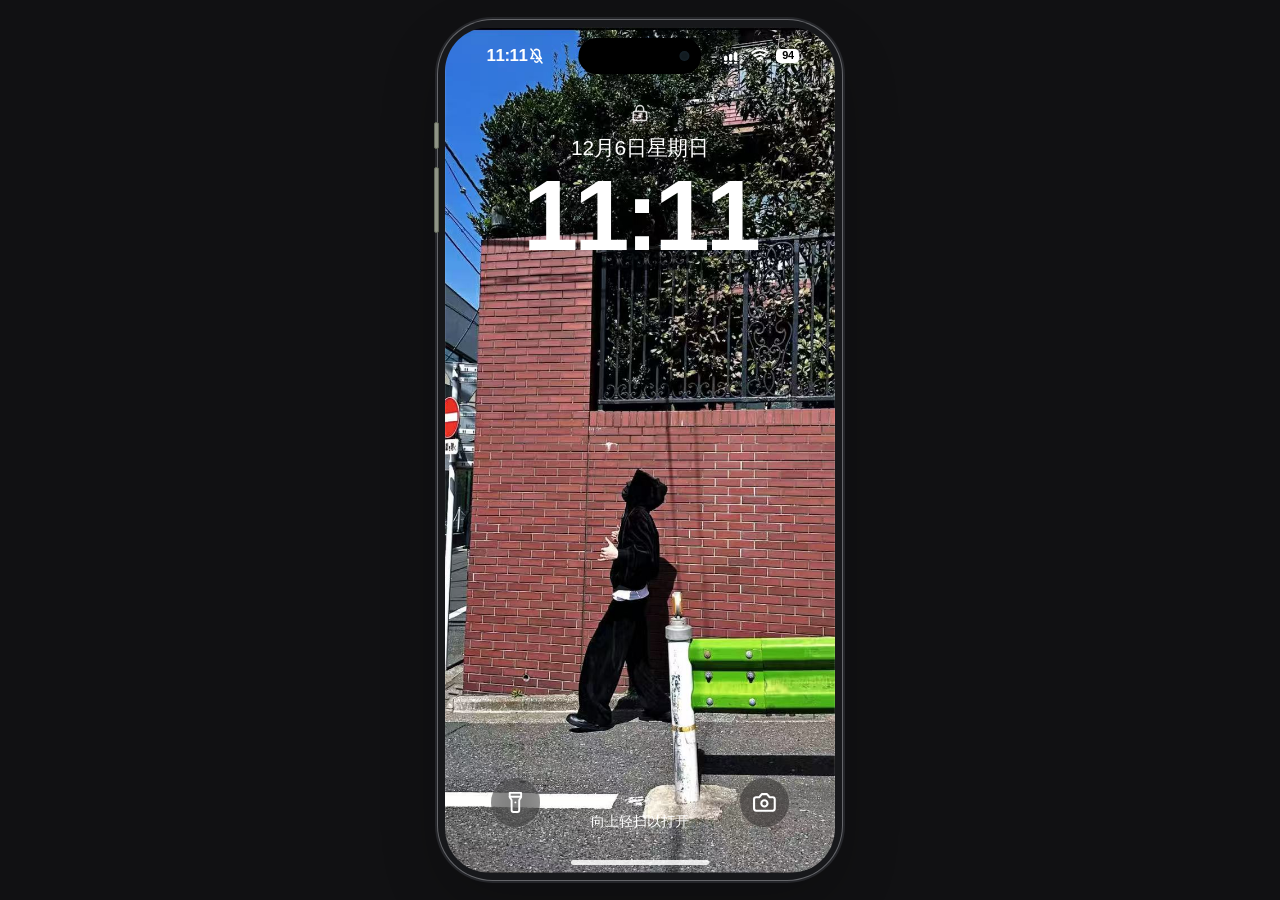
==== commit 3f88d977: "Update interactive Instagram and original media; preserve shopping and purchase chats" ====
--- a/index.html
+++ b/index.html
@@ -8,8 +8,8 @@
     />
     <meta name="theme-color" content="#f5f4f0" />
     <title>捡手机</title>
-    <script type="module" crossorigin src="./assets/index-Cu6CXMAA.js"></script>
-    <link rel="stylesheet" crossorigin href="./assets/index-CnXfLgfK.css">
+    <script type="module" crossorigin src="./assets/index-BKI0_vTE.js"></script>
+    <link rel="stylesheet" crossorigin href="./assets/index-D8yDdcUf.css">
   <link rel="manifest" href="./manifest.webmanifest"><script id="vite-plugin-pwa:register-sw" src="./registerSW.js"></script></head>
   <body>
     <div id="root"></div>
--- a/assets/index-D8yDdcUf.css
+++ b/assets/index-D8yDdcUf.css
@@ -0,0 +1 @@
+.ms-shop{--ms-green:#00b83f;--ms-ink:#171a17;background:#fff!important;color:var(--ms-ink);display:flex;flex-direction:column;height:100%;min-height:0;font-family:-apple-system,BlinkMacSystemFont,Segoe UI,sans-serif;text-align:left}.ms-shop *{box-sizing:border-box}.ms-shop button,.ms-shop input,.ms-shop select{font:inherit}.ms-shop button{cursor:pointer;color:inherit;border:0;background:none}.ms-shop button:focus-visible,.ms-shop input:focus-visible,.ms-shop select:focus-visible{outline:2px solid var(--ms-green);outline-offset:3px}.ms-shop button:disabled{opacity:.35;cursor:default}.ms-header{height:65px;min-height:65px;display:flex;align-items:center;justify-content:space-between;gap:8px;padding:0 16px;border-bottom:1px solid #edf0eb;background:#fff}.ms-back,.ms-bag-icon{width:32px;min-height:40px;display:grid;place-items:center;padding:0;position:relative}.ms-logo{padding:0!important;display:flex;align-items:baseline;gap:6px}.ms-logo strong{color:var(--ms-green);font-size:26px;letter-spacing:-1.2px;font-weight:750}.ms-logo span{font-size:12px;letter-spacing:-.3px;color:var(--ms-green)}.ms-page-title{font-size:16px;letter-spacing:.1px}.ms-badge{position:absolute;right:-3px;top:0;min-width:17px;height:17px;border-radius:20px;background:var(--ms-green);color:#fff;font-size:10px;line-height:17px;text-align:center;padding:0 3px}.ms-search{display:flex;align-items:center;gap:8px;background:#f5f7f4;border:1px solid #edf0eb;border-radius:3px;padding:9px 11px;margin:12px 18px 5px;color:#6d766d}.ms-search input{background:none;border:0;outline:0;min-width:0;flex:1;font-size:12px;color:#252a25;padding:0}.ms-search input::placeholder{color:#90968f}.ms-search button{display:grid;place-items:center;padding:0}.ms-categories{display:flex;padding:0 16px;gap:0;border-bottom:1px solid #e9ede7;flex-shrink:0}.ms-categories button{flex:1;white-space:nowrap;font-size:14px;padding:14px 4px 12px;border-bottom:2px solid transparent}.ms-categories button.selected{color:var(--ms-green);font-weight:650;border-bottom-color:var(--ms-green)}.ms-scroll{flex:1;min-height:0;overflow-y:auto;overscroll-behavior:contain;scrollbar-width:none}.ms-scroll::-webkit-scrollbar{display:none}.ms-section-heading{padding:21px 20px 18px}.ms-section-heading>span{font-size:9px;letter-spacing:1.6px;color:#7f8a7e}.ms-section-heading h1{font-size:21px;letter-spacing:-.5px;line-height:1.25;padding:0!important;margin:8px 0 7px;font-weight:550}.ms-section-heading p{font-size:11px;color:#8b928a;margin:0;line-height:1.5}.ms-events{padding:0 20px}.ms-event{display:grid;grid-template-columns:99px minmax(0,1fr);gap:17px;padding:0 0 23px;margin-bottom:22px;border-bottom:1px solid #edf0eb}.ms-event:last-child{margin-bottom:0}.ms-poster-button{padding:0!important;text-align:left;align-self:start;box-shadow:0 3px 8px #172c1420}.ms-poster{height:144px;width:99px;overflow:hidden;position:relative;isolation:isolate;color:#fff;display:flex;flex-direction:column;justify-content:space-between;padding:13px 9px;background:#17231c;text-align:left}.ms-poster small{font-size:6px;letter-spacing:1.5px;position:relative;z-index:1}.ms-poster strong{font-weight:800;font-size:25px;letter-spacing:-1.6px;line-height:.97;white-space:pre-line;position:relative;z-index:1}.ms-poster-footer{font-size:5px;letter-spacing:1.6px;position:relative;z-index:1}.ms-poster-orbit{position:absolute;z-index:-1;width:155px;height:155px;border:22px solid #cfff6b66;border-radius:50%;left:18px;top:37px;transform:rotate(-35deg) scaleX(.6)}.ms-poster-dream{background:radial-gradient(ellipse at 0 0,#7d9a49,#253322 53%,#111d16)}.ms-poster-dream strong{color:#daff8b}.ms-poster-jnjm{background:linear-gradient(150deg,#eee4f7,#a58cc1 50%,#34254e);color:#fff}.ms-poster-jnjm strong{font-family:Georgia,serif;font-weight:400;font-size:24px;letter-spacing:-1px}.ms-poster-jnjm .ms-poster-orbit{border:1px solid #fff9;width:150px;height:150px;left:-32px;top:17px;transform:rotate(30deg) scaleX(.6)}.ms-poster-running{background:#ecf8dc;color:#254b21}.ms-poster-running strong{font-style:italic;font-size:24px;letter-spacing:-1.3px}.ms-poster-running .ms-poster-orbit{border-color:#a9d556;width:170px;height:170px;top:54px;left:18px}.ms-poster-smtown{background:linear-gradient(145deg,#eac8d9,#d99bbb 60%,#a96991)}.ms-poster-smtown strong{font-size:25px;color:#56194b}.ms-poster-smtown .ms-poster-orbit{border-width:1px;border-color:#fff;transform:rotate(20deg) scaleX(.7);left:0;top:0}.ms-event-copy{display:flex;align-items:flex-start;flex-direction:column;min-height:144px}.ms-event-copy>small{font-size:8px;color:#7d897a;letter-spacing:1.2px}.ms-event-copy h2{font-size:16px;font-weight:500;line-height:1.3;margin:8px 0;overflow-wrap:anywhere;letter-spacing:-.3px}.ms-event-copy p{font-size:11px;color:#737d70;margin:0 0 5px}.ms-event-copy>span{font-size:10px;color:#a0a79c}.ms-shop .ms-green{background:var(--ms-green);color:#fff;border:1px solid var(--ms-green);padding:11px 15px;font-size:13px;line-height:1.2;text-align:center}.ms-event-copy .ms-get-ticket{margin-top:auto;font-size:11px;padding:8px 12px;border-radius:0;letter-spacing:.1px}.ms-disclaimer{padding:20px 20px 25px;font-size:9px;color:#9aa096;line-height:1.6;margin:0}.ms-bottom-nav{display:flex;border-top:1px solid #e9ede7;background:#fff;min-height:58px;flex-shrink:0}.ms-bottom-nav button{flex:1;display:flex;flex-direction:column;align-items:center;justify-content:center;gap:4px;padding:8px 4px;font-size:10px;color:#9a9e96}.ms-bottom-nav button.selected{color:var(--ms-green)}.ms-products{display:grid;grid-template-columns:repeat(2,minmax(0,1fr));gap:23px 14px;padding:0 20px 8px}.ms-product{min-width:0;text-align:left;padding:0!important;display:flex;flex-direction:column;align-items:flex-start}.ms-product>.ms-product-art{width:100%;height:172px;margin-bottom:12px}.ms-product>small{font-size:10px;font-weight:650;color:#242a22;margin-bottom:5px}.ms-product h2{font-size:12px;line-height:1.55;font-weight:450;margin:0 0 4px}.ms-product-spec{font-size:10px;color:#9b9f96;line-height:1.5;margin-bottom:9px}.ms-price{font-size:12px;font-weight:600}.ms-product-art{background:#f3f7f5;position:relative;display:flex;align-items:center;justify-content:center;overflow:hidden;isolation:isolate;min-width:0;flex-shrink:0}.ms-product-object{position:relative;width:68%;height:46%;border-radius:5px 5px 17px 17px;background:linear-gradient(100deg,#b3d6da,#e0f2ee 35%,#c3dedd 70%,#9abcc6);box-shadow:6px 12px 17px #476b5c1a;display:grid;place-items:center}.ms-product-object:before{content:"";position:absolute;top:-12px;left:0;right:0;height:16px;border-radius:4px 4px 0 0;background:linear-gradient(#a4c8d5,#cce7e6);box-shadow:0 2px #f2ffff9c}.ms-product-object i{font-style:normal;font-size:10px;font-weight:550;letter-spacing:-.2px;color:#3e6165}.ms-art-caption{position:absolute;bottom:12px;font-size:7px;letter-spacing:2px;color:#6e827b}.ms-art-cream .ms-product-object{height:36%;background:linear-gradient(90deg,#bad4d2,#f5faf6 70%,#bdcfc9)}.ms-art-cream .ms-product-object:before{height:12px;top:-9px;background:#e8ede7}.ms-art-lip{background:#fbf7ed}.ms-art-lip .ms-product-object{width:24%;height:61%;border-radius:3px 3px 8px 8px;background:linear-gradient(90deg,#e9bd50,#ffe3a0,#f3d170);transform:rotate(9deg)}.ms-art-lip .ms-product-object:before{top:auto;bottom:-7px;height:13px;background:#f0ece4;border-radius:0 0 3px 3px}.ms-art-lip .ms-product-object i{font-size:7px;writing-mode:vertical-rl}.ms-art-pads{background:#f3f7e9}.ms-art-pads .ms-product-object{height:65%;width:52%;border-radius:1px;background:linear-gradient(45deg,#78a534,#f6e973 65%,#8dae4c);transform:rotate(-8deg);box-shadow:10px 8px #9bb44e,-8px -5px #dbe577}.ms-art-pads .ms-product-object:before{display:none}.ms-art-shirt,.ms-art-dress,.ms-art-collar{background:#f2efec}.ms-art-shirt .ms-product-object,.ms-art-collar .ms-product-object{height:65%;width:81%;border-radius:0;background:linear-gradient(100deg,#202225,#45474a,#1d1e20);clip-path:polygon(27% 0,39% 5%,61% 5%,73% 0,100% 25%,82% 42%,73% 29%,76% 100%,24% 100%,27% 29%,18% 42%,0 25%);box-shadow:none;transform:rotate(-4deg)}.ms-art-shirt .ms-product-object:before,.ms-art-dress .ms-product-object:before,.ms-art-collar .ms-product-object:before{display:none}.ms-art-shirt .ms-product-object i{font-family:Georgia,serif;font-style:italic;font-size:18px;color:#bcbec1;transform:rotate(-10deg)}.ms-art-dress .ms-product-object{height:81%;width:69%;border-radius:0;background:repeating-linear-gradient(100deg,#4b4950 0,#56525b 8px,#403f45 13px);clip-path:polygon(26% 0,40% 3%,60% 3%,74% 0,92% 20%,75% 30%,66% 22%,63% 46%,90% 100%,10% 100%,37% 46%,34% 22%,25% 30%,8% 20%)}.ms-art-dress i,.ms-art-collar i{color:#cbc5cb;font-size:7px}.ms-art-album-dream{background:#edf4e6}.ms-art-album-jnjm{background:#f4edf6}.ms-art-album-dream .ms-product-object,.ms-art-album-jnjm .ms-product-object{width:71%;height:64%;border-radius:0;background:linear-gradient(135deg,#263a26,#97b769);box-shadow:4px 4px #fff,6px 6px #d4dccd,12px 16px 17px #30412f20;transform:rotate(-7deg)}.ms-art-album-jnjm .ms-product-object{background:linear-gradient(135deg,#49315f,#d9c0e9);transform:rotate(5deg)}.ms-art-album-dream .ms-product-object:before,.ms-art-album-jnjm .ms-product-object:before{display:none}.ms-art-album-dream i,.ms-art-album-jnjm i{white-space:pre-line;text-align:center;color:#fff;font-size:17px;font-weight:750;line-height:1.1;letter-spacing:-.7px}.ms-detail-art{padding:20px;background:#f6f8f4;display:flex;justify-content:center}.ms-detail-art .ms-poster{width:200px;height:286px;padding:24px 20px;box-shadow:0 8px 20px #21351b22}.ms-detail-art .ms-poster strong{font-size:50px;letter-spacing:-3px}.ms-detail-art .ms-poster small{font-size:10px}.ms-detail-art .ms-poster-footer{font-size:8px}.ms-detail-art .ms-poster-orbit{width:280px;height:280px;left:15px;top:47px;border-width:32px}.ms-detail-art .ms-product-art{width:100%;height:260px}.ms-detail-copy{padding:23px 22px}.ms-kicker{font-size:10px;letter-spacing:1.1px;color:var(--ms-green);font-weight:650}.ms-detail-copy h1{font-size:24px;letter-spacing:-.7px;line-height:1.3;margin:10px 0 13px;padding:0!important;font-weight:550}.ms-detail-copy>p{font-size:12px;color:#747e6f;line-height:1.8;white-space:pre-line}.ms-detail-price{display:block;font-size:17px;margin:18px 0}.ms-event-info{display:grid;grid-template-columns:90px 1fr;gap:13px;border-top:1px solid #e7ebe3;border-bottom:1px solid #e7ebe3;padding:20px 0;font-size:12px}.ms-event-info dt{color:#858e7f}.ms-event-info dd{margin:0}.ms-size,.ms-quantity-row{display:flex;align-items:center;justify-content:space-between;font-size:12px;padding:11px 0}.ms-size select{border:1px solid #dce4d7;border-radius:2px;padding:7px 22px 7px 12px;background:#fff}.ms-stepper{display:flex;border:1px solid #dce3d7;border-radius:2px;height:29px;align-items:center}.ms-stepper button{width:28px;height:27px;font-size:16px;padding:0}.ms-stepper span{min-width:26px;text-align:center;font-size:12px}.ms-action-bar{display:flex;gap:10px;padding:13px 18px;border-top:1px solid #e7ebe3;background:#fff;flex-shrink:0}.ms-action-bar .ms-green{flex:1}.ms-outline{border:1px solid #dbe3d5!important;padding:10px 13px!important;font-size:12px!important}.ms-order-line{display:flex;gap:16px;padding:22px 20px;border-bottom:1px dashed #e4e8df}.ms-line-art{width:88px;min-width:88px;height:118px;padding:0!important;align-self:flex-start}.ms-line-art>.ms-product-art{width:88px;height:118px}.ms-line-art>.ms-poster{width:88px;height:128px}.ms-line-copy{min-width:0;flex:1;display:flex;flex-direction:column;align-items:flex-start;gap:7px}.ms-line-copy>b:first-child{font-size:12px}.ms-line-copy>strong{font-size:13px;font-weight:450;line-height:1.5;overflow-wrap:anywhere}.ms-line-copy>small{color:#949b8e;font-size:11px}.ms-line-copy>.ms-price{margin-top:2px}.ms-line-actions{display:flex;align-items:center;gap:15px;width:100%;margin-top:4px}.ms-remove{font-size:10px!important;color:#8b9485!important;text-decoration:underline}.ms-checkout{border-top:1px solid #e7ebe3;padding:13px 18px 14px;background:#fff;flex-shrink:0}.ms-checkout>small{display:block;font-size:10px;color:#889180;margin-bottom:10px}.ms-checkout>.ms-green{width:100%;padding:14px}.ms-empty{text-align:center;padding:50px 25px;color:#8e9a85}.ms-empty h2{font-size:16px;color:#354330;margin:20px 0 9px}.ms-empty p{font-size:12px;line-height:1.8}.ms-empty button{margin-top:15px}.ms-notice{font-size:11px;text-align:center;color:#306335;background:#edf8e8;padding:11px 15px;flex-shrink:0}.ms-storage-warning{font-size:10px;color:#9c4d22;padding:5px 15px;margin:0}.ms-order-card{display:block;width:calc(100% - 36px);margin:0 18px 15px;padding:17px!important;text-align:left;border:1px solid #e4eadf!important;border-radius:3px}.ms-order-card>div{display:flex;justify-content:space-between;font-size:9px;color:#949c8d;margin-bottom:13px}.ms-order-card>div b{color:var(--ms-green);font-size:11px}.ms-order-card>strong{font-size:14px;font-weight:500}.ms-order-card p{font-size:11px;color:#8a947f;margin:10px 0 0}.ms-order-summary{padding:25px 20px 23px;border-bottom:8px solid #f5f7f2}.ms-order-summary h1{font-size:23px;margin:8px 0 13px;padding:0!important}.ms-order-summary p{font-size:11px;color:#828d78}.ms-order-summary small{font-size:10px;line-height:1.7;color:#a0a994}.ms-total{display:flex;justify-content:space-between;padding:25px 20px;font-size:14px}.ms-total span{color:#89957e}.ios18 .phone-screen:has(.ms-shop){background:#fff!important}.ios18 .phone-screen:has(.ms-shop) .status-bar{background:#fff!important;color:#141a10!important}.ios18 .phone-screen:has(.ms-shop) .home-indicator{background:#fff!important}.ios18 .phone-screen:has(.ms-shop) .home-indicator:after{background:#191f15!important}@media(max-width:340px){.ms-events{padding:0 15px}.ms-event{grid-template-columns:87px 1fr;gap:13px}.ms-event>.ms-poster-button .ms-poster{width:87px;height:139px}.ms-logo strong{font-size:23px}.ms-logo span{font-size:10px}.ms-products{gap:20px 10px;padding:0 15px}.ms-product>.ms-product-art{height:145px}.ms-event-copy h2{font-size:14px}}.ms-payment-methods{margin:25px 20px 0;padding:0;border:0;min-width:0}.ms-payment-methods legend{font-size:15px;font-weight:600;margin-bottom:14px}.ms-payment{display:flex;align-items:center;gap:12px;padding:14px 12px;border:1px solid #e4e9df;border-bottom:0;background:#fff;cursor:pointer}.ms-payment:first-of-type{border-radius:5px 5px 0 0}.ms-payment:last-child{border-bottom:1px solid #e4e9df;border-radius:0 0 5px 5px}.ms-payment.selected{background:#f4faef}.ms-payment-symbol{width:31px;height:31px;border-radius:6px;background:#ecf3e7;display:grid;place-items:center;font-size:13px;color:#63814a}.ms-payment-jeno-bank{background:#393743;color:#fff}.ms-payment-player-bank{background:#24426a;color:#fff}.ms-payment-gift-card{background:#f4e7ef;color:#986b85}.ms-payment-copy{display:flex;flex:1;flex-direction:column;gap:4px}.ms-payment-copy strong{font-size:13px;font-weight:500}.ms-payment-copy small{font-size:10px;color:#8e9986}.ms-payment input{width:18px;height:18px;accent-color:#00b83f;margin:0}.ms-payment-note{font-size:9px;color:#98a08f;line-height:1.6;padding:12px 20px 25px;margin:0}.ms-order-summary .ms-order-payment{font-size:12px;color:#39743c}.ms-kakao-popup{position:absolute;z-index:1200;top:62px;left:12px;right:12px;background:#fffffff7;color:#212121;border:1px solid #e3e3e3;border-radius:18px;box-shadow:0 8px 24px #0003;display:flex;overflow:hidden;animation:ms-popup-in .25s ease-out}.ms-kakao-open{flex:1;min-width:0;display:flex;align-items:center;gap:12px;text-align:left;padding:15px 8px 15px 15px;background:none;border:0;color:inherit;cursor:pointer;font:inherit}.ms-kakao-icon{display:grid;place-items:center;background:#fee500;color:#38251e;border-radius:10px;flex:0 0 39px;height:39px;font-size:10px;font-weight:800}.ms-kakao-open>span:last-child{display:flex;min-width:0;flex-direction:column;gap:4px}.ms-kakao-open small{font-size:9px;color:#8a8a8a}.ms-kakao-open strong{font-size:13px;font-weight:650}.ms-kakao-open>span:last-child>span{font-size:13px}.ms-kakao-close{align-self:flex-start;margin:10px 9px 0 0;width:24px;height:24px;padding:0;border:0;border-radius:50%;font-size:19px;line-height:22px;background:#efefef;color:#888;cursor:pointer}@keyframes ms-popup-in{0%{opacity:0;transform:translateY(-15px)}to{opacity:1;transform:translateY(0)}}.ms-shop label.ms-payment{display:flex!important;flex-direction:row!important;align-items:center!important;width:100%;text-align:left;gap:12px}.ms-shop .ms-payment-copy{display:flex;flex-direction:column;align-items:flex-start;flex:1}.ms-shop .ms-payment input{width:18px!important;height:18px!important;flex:0 0 18px;padding:0}.ms-kakao-open{justify-content:flex-start!important}.ms-kakao-popup{-webkit-backdrop-filter:blur(18px);backdrop-filter:blur(18px)}.ios18 .app-post-detail{flex:1;min-height:0;position:relative;display:flex;flex-direction:column;background:#fff;color:#0f1419;font-size:17px}.ios18 .post-detail-nav{display:flex;align-items:center;justify-content:space-between;height:48px;min-height:48px;padding:0 14px;border-bottom:.5px solid #eff0f2;background:#fff}.ios18 .post-detail-nav>strong{font-size:20px;font-weight:700}.ios18 .post-detail-nav>div{display:flex;align-items:center;gap:12px}.ios18 .post-detail-nav button{display:grid;place-items:center;border:0;background:none;color:inherit;padding:0;width:28px;height:32px}.ios18 .post-detail-scroll{flex:1;min-height:0;overflow:auto;scrollbar-width:none;overscroll-behavior:contain}.ios18 .post-detail-author{display:flex;align-items:center;gap:10px;padding:16px 14px 12px}.ios18 .post-detail-author>.catalog-avatar{width:43px;height:43px;flex:none;border-radius:50%}.ios18 .post-detail-author>div{flex:1;min-width:0}.ios18 .post-detail-author strong{display:block;font-size:17px}.ios18 .post-detail-author small{display:block;font-size:14px;color:#65737f;white-space:nowrap;overflow:hidden;text-overflow:ellipsis;margin-top:3px}.ios18 .post-follow{border:0;border-radius:20px;background:#000;color:#fff;font-size:15px;font-weight:600;padding:8px 18px}.ios18 .post-detail-body{padding:4px 14px 20px;font-size:18px;line-height:1.65;white-space:pre-wrap;overflow-wrap:anywhere}.ios18 .post-detail-body p{margin:0}.ios18 .post-detail-body .catalog-media{border-radius:14px;margin:12px 0 0}.ios18 .x-post-metadata{margin:0 14px;padding:0 0 14px;font-size:14px;color:#63717c}.ios18 .x-post-metadata b{color:#0f1419}.ios18 .post-detail-actions{display:flex;align-items:center;justify-content:space-between;padding:14px 12px;border-top:.5px solid #eff0f2;border-bottom:.5px solid #eff0f2;margin:0 14px;color:#62727c}.ios18 .post-detail-actions button{display:flex;align-items:center;gap:5px;border:0;background:none;padding:0;font-size:12px;color:inherit}.ios18 .post-detail-actions svg{width:21px;height:21px}.ios18 .x-related-row{display:flex;justify-content:space-between;padding:15px 14px;border-bottom:.5px solid #eff0f2}.ios18 .x-related-row button{border:0;background:none;color:#60707a;padding:0;font-size:14px;font-weight:600}.ios18 .post-detail-comment{display:flex;align-items:flex-start;gap:10px;padding:13px 14px;border-bottom:.5px solid #eff0f2}.ios18 .post-detail-comment>.catalog-avatar{width:37px;height:37px;flex:none}.ios18 .post-detail-comment>div{flex:1;min-width:0}.ios18 .post-detail-comment strong{font-size:15px}.ios18 .post-detail-comment p{font-size:16px;line-height:1.5;margin:3px 0}.ios18 .post-detail-comment>svg{color:#a7aeb5}.ios18 .post-comment-actions{display:flex;gap:45px;color:#81909a;margin-top:9px}.ios18 .post-comment-actions button{border:0;background:none;color:inherit;padding:0}.ios18 .post-comment-actions .liked{color:#f91880}.ios18 .post-detail-reply{display:flex;align-items:center;gap:9px;min-height:53px;padding:9px 14px;border-top:.5px solid #eee;background:#fff}.ios18 .post-detail-reply>.catalog-avatar{width:31px;height:31px;flex:none}.ios18 .post-detail-reply input{border:0;background:#f4f4f4;border-radius:25px;padding:10px 13px;min-width:0;flex:1;font-size:15px;color:#111;box-shadow:none}.ios18 .post-detail-reply>button{padding:0;border:0;background:none;color:#1d9bf0}.ios18 .post-detail-reply>button:disabled{opacity:.3}.ios18 .post-comments-empty{padding:35px 20px;text-align:center;color:#999;font-size:14px}.ios18 .weibo-post-detail{color:#222}.ios18 .weibo-post-detail .post-detail-author>.catalog-avatar{width:47px;height:47px}.ios18 .weibo-post-detail .post-detail-author strong{font-weight:600}.ios18 .weibo-post-detail .post-detail-author>button{border:0;background:none;color:#999;padding:5px}.ios18 .weibo-post-detail .post-detail-body{font-size:17px}.ios18 .weibo-share-options{display:flex;justify-content:space-around;padding:12px 12px 24px;border-bottom:9px solid #f0f0f0}.ios18 .weibo-share-options button{display:grid;place-items:center;width:49px;height:49px;background:#f8f8f8;border:0;border-radius:50%;color:#70bca3}.ios18 .weibo-share-options button:first-child{color:#d7924d;background:#fff5e9}.ios18 .weibo-share-options button:nth-child(3){color:#82bf7a}.ios18 .weibo-share-options button:nth-child(4){color:#45a8d0}.ios18 .weibo-share-options button:last-child{color:#dfb453}.ios18 .weibo-detail-tabs{display:flex;justify-content:space-around;border-bottom:.5px solid #ddd;height:49px;flex:none}.ios18 .weibo-detail-tabs button{position:relative;border:0;background:none;color:#999;padding:0;font-size:15px}.ios18 .weibo-detail-tabs button[aria-pressed=true]{color:#222;font-weight:600}.ios18 .weibo-detail-tabs button[aria-pressed=true]:after{content:"";position:absolute;left:25%;right:25%;bottom:0;height:3px;border-radius:2px;background:#ff8200}.ios18 .weibo-sort{display:block;margin:13px 15px 5px auto;background:none;border:0;color:#7b8e9d;padding:0;font-size:14px}.ios18 .weibo-bottom-actions .post-detail-actions{padding:10px;margin:0}.ios18 .weibo-bottom-actions .post-detail-actions button{font-size:12px}.ios18 .weibo-post-detail .post-detail-reply input{background:#f4f4f4}.ios18 .post-options-menu{position:absolute;top:48px;right:12px;z-index:10;min-width:175px;background:#f7f7f7eb;-webkit-backdrop-filter:blur(20px);backdrop-filter:blur(20px);box-shadow:0 4px 25px #0003;border-radius:12px;overflow:hidden}.ios18 .post-options-menu>button{display:flex;align-items:center;gap:10px;width:100%;padding:14px 16px;border:0;border-bottom:.5px solid #ddd;background:none;color:#111;font-size:15px}.ios18 .post-detail-body>.rich-body{font-size:inherit;line-height:inherit}.ios18 .skin-calculator{background:#000;color:#fff}.ios18 .skin-calculator>.app-nav{display:none}.ios18 .native-calculator{padding:0;margin:0;display:flex;flex-direction:column;flex:1;min-height:0;height:100%;background:#000;color:#fff;position:relative}.ios18 .native-calculator .calc-toolbar{display:flex;align-items:center;justify-content:space-between;height:48px;min-height:48px;padding:0 16px}.ios18 .calc-toolbar button{width:44px;height:44px;display:grid;place-items:center;border-radius:50%;background:linear-gradient(#292929,#191919);border:1px solid #ffffff1a;color:#fff;padding:0}.ios18 .native-calculator>output{display:flex;flex:1;min-height:0;width:100%;align-items:flex-end;justify-content:flex-end;padding:0 21px 10px;box-sizing:border-box;text-align:right;font-weight:300;line-height:1.1;overflow:hidden}.ios18 .native-calculator .calc-keypad{display:grid;grid-template-columns:repeat(4,1fr);gap:8px;padding:0 16px 26px;flex:none;box-sizing:border-box}.ios18 .calc-keypad>button{border:0;border-radius:50%;height:auto;width:100%;aspect-ratio:1;display:grid;place-items:center;padding:0;background:linear-gradient(135deg,#303030,#353535);box-shadow:inset 0 1px 1px #ffffff20;color:#fff;font-size:36px;font-weight:400;line-height:1}.ios18 .calc-keypad>.calc-function{background:#5b5b5b}.ios18 .calc-keypad>.calc-operator{background:#ff9500;font-size:49px;font-weight:300}.ios18 .calc-keypad>.calc-selected{background:#fff;color:#ff9500}.ios18 .calc-keypad>button:active{filter:brightness(1.5)}.ios18 .native-calculator .calc-history{position:absolute;inset:0;z-index:5;background:#101010;color:#fff;display:flex;flex-direction:column;padding:0}.ios18 .calc-history>header{display:flex;align-items:center;justify-content:space-between;padding:10px;min-height:44px}.ios18 .calc-history header button{display:flex;align-items:center;border:0;background:none;color:#ff9500;font-size:16px;padding:0}.ios18 .calc-history-list{padding:16px;overflow:auto}.ios18 .calc-history-list>button{display:block;width:100%;border:0;border-bottom:.5px solid #333;color:#fff;padding:17px 8px;background:none;text-align:right;font-size:22px}.ios18 .calc-history-list>p{color:#888;text-align:center;margin-top:100px}.ios18 .calc-mode-option{background:#333;color:#ff9500;margin:15px;padding:20px;border:0;border-radius:15px;font-size:20px}.ios18 .calibrated-health{background:#f2f1f7;display:flex;position:relative;flex:1;min-height:0;color:#000}.ios18 .health-native-nav{height:44px;min-height:44px;display:flex;align-items:center;justify-content:space-between;padding:0 16px;background:#f9f9fbe8;position:relative}.ios18 .health-native-nav>strong{position:absolute;left:65px;right:65px;text-align:center;font-size:17px;font-weight:600;pointer-events:none}.ios18 .health-native-nav>button{border:0;background:none;color:#007aff;display:grid;place-items:center;padding:0}.ios18 .health-native-nav>button:last-child{margin-left:auto;border-radius:50%;background:#e4e5ec;width:41px;height:41px;color:#8b94b1}.ios18 .health-native-scroll{flex:1;min-height:0;overflow:auto;padding:0 16px 100px;scrollbar-width:none;overscroll-behavior:contain}.ios18 .health-section-title{display:flex;align-items:center;justify-content:space-between;padding:0 16px;height:48px}.ios18 .health-section-title h2{font-size:23px;margin:0}.ios18 .health-section-title button{color:#007aff;background:none;border:0;font-size:17px;padding:0}.ios18 .health-cards{display:flex;flex-direction:column;gap:10px}.ios18 .health-native-card{position:relative;height:130px;min-height:130px;box-sizing:border-box;border:0;border-radius:26px;background:#fff;padding:16px;text-align:left;color:#000;display:flex;flex-direction:column;justify-content:space-between;box-shadow:none}.ios18 .health-native-card>header{display:flex;align-items:center;gap:4px;font-size:15px;position:static;min-height:0;padding:0;background:none;border:0}.ios18 .health-native-card header strong{font-size:15px;font-weight:600}.ios18 .health-native-card header time{font-size:13px;color:#999;margin-left:auto}.ios18 .health-native-card header>svg:last-child{color:#c7c7cc}.ios18 .health-card-bottom{display:flex;align-items:flex-end;justify-content:space-between}.ios18 .health-card-bottom b{font-size:25px;font-weight:600;line-height:1.2}.ios18 .health-card-bottom span{font-size:16px;color:#999;margin-left:4px}.ios18 .health-activity-values{display:flex;align-items:center;gap:10px;padding-top:20px;position:relative;padding-right:75px}.ios18 .health-activity-values>div:not(:last-child){flex:1}.ios18 .health-activity-values small{font-size:12px;font-weight:600}.ios18 .health-activity-values p{margin:2px 0 0;white-space:nowrap;color:#111}.ios18 .health-activity-values b{font-size:19px}.ios18 .health-activity-values span{font-size:11px;color:#999}.ios18 .activity-rings{position:absolute;right:0;bottom:0;width:64px;height:64px;background:#000;border-radius:50%}.ios18 .activity-rings i{position:absolute;border:6px solid #4e0b1c;border-radius:50%;inset:3px}.ios18 .activity-rings i:nth-child(2){inset:13px;border-color:#194500}.ios18 .activity-rings i:nth-child(3){inset:23px;border-color:#00606b;border-width:5px}.ios18 .health-spark{height:48px;display:flex;align-items:flex-end;gap:4px}.ios18 .health-spark i{width:8px;background:#e6e6ec;border-radius:3px 3px 0 0}.ios18 .health-all-row{display:flex;align-items:center;gap:14px;background:#fff;border:0;border-radius:25px;width:100%;padding:17px;margin:20px 0;color:#111;font-size:18px;text-align:left}.ios18 .health-all-row>svg:last-child{margin-left:auto;color:#ccc}.ios18 .health-trends-title{font-size:23px;margin:30px 16px 14px}.ios18 .health-trends-empty{border-radius:25px;background:#fff;padding:30px;color:#999}.ios18 .health-floating-tabs{display:flex;position:absolute;bottom:-15px;left:47px;right:47px;height:60px;border:1px solid #d4d4d8;background:#f9f9f9ce;box-shadow:inset 0 1px 3px #fff;-webkit-backdrop-filter:blur(24px);backdrop-filter:blur(24px);border-radius:35px;padding:4px;z-index:5}.ios18 .health-floating-tabs>button{flex:1;display:flex;flex-direction:column;align-items:center;justify-content:center;gap:2px;background:none;border:0;border-radius:30px;color:#111;font-size:11px;padding:0}.ios18 .health-floating-tabs>.selected{background:#dedee6;color:#0087fa}.ios18 .health-floating-tabs>.selected svg{fill:currentColor}.ios18 .health-pin-editor{display:flex;flex-wrap:wrap;gap:10px;background:#fff;padding:15px;border-radius:18px;margin-bottom:12px}.ios18 .health-pin-editor label{display:flex;flex-direction:row;align-items:center;gap:5px;font-size:14px}.ios18 .health-browse-row{display:flex;align-items:center;gap:15px;width:100%;background:#fff;border:0;border-bottom:.5px solid #ddd;padding:17px;color:#111;font-size:18px}.ios18 .health-browse-row>svg:last-child{margin-left:auto;color:#ccc}.ios18 .health-periods{display:flex;border-radius:8px;background:#e3e3e8;margin:20px 0;padding:2px}.ios18 .health-periods button{flex:1;border:0;background:none;border-radius:6px;padding:6px 0;font-size:13px;color:#111}.ios18 .health-periods button[data-selected=true]{background:#fff}.ios18 .health-detail-value{font-size:34px;font-weight:600;margin:20px 8px}.ios18 .health-detail-value small{font-size:15px;color:#999}.ios18 .health-detail-chart{height:200px;display:flex;align-items:flex-end;gap:12px;border-bottom:1px solid #ddd;padding:0 15px 10px}.ios18 .health-detail-chart>span{flex:1;background:#ff9500;border-radius:4px}.ios18 .health-detail-description,.ios18 .health-profile-empty,.ios18 .health-sharing{margin:25px 0;background:#fff;padding:25px;border-radius:25px}.ios18 .health-profile-empty,.ios18 .health-sharing{text-align:center}.ios18 .health-profile-empty>svg,.ios18 .health-sharing>svg{color:#007aff;margin:10px auto}.ios18 .skin-weather{background:#151c34}.ios18 .calibrated-weather{background:linear-gradient(#080c24,#303f60);position:relative;isolation:isolate;color:#fff;display:flex;flex:1;min-height:0}.ios18 .weather-stars{position:absolute;inset:-60px 0 0;z-index:-1;background-image:radial-gradient(1px 1px at 8% 6%,#fff9 0%,transparent 100%),radial-gradient(1px 1px at 30% 13%,#fff9 0%,transparent 100%),radial-gradient(1px 1px at 75% 10%,#fff9 0%,transparent 100%),radial-gradient(2px 2px at 60% 25%,#fffa 0%,transparent 100%),radial-gradient(1px 1px at 20% 50%,#fffa 0%,transparent 100%),radial-gradient(1px 1px at 90% 35%,#fffa 0%,transparent 100%),radial-gradient(1px 1px at 45% 75%,#fffa 0%,transparent 100%);background-size:130px 190px;opacity:.8}.ios18 .weather-native-scroll{flex:1;min-height:0;overflow:auto;padding:0 20px 110px;scrollbar-width:none;overscroll-behavior:contain}.ios18 .weather-native-current{height:320px;box-sizing:border-box;padding:48px 0 0;text-align:center;position:relative;display:flex;align-items:center;flex-direction:column}.ios18 .weather-native-current>small{font-size:14px;font-weight:500}.ios18 .weather-native-current>h1{font-size:34px;font-weight:400;margin:3px 0 0;line-height:43px}.ios18 .weather-native-current>output{font-size:100px;font-weight:200;line-height:105px;letter-spacing:-5px}.ios18 .weather-high-low{display:flex;gap:10px;font-size:26px;letter-spacing:-.5px}.ios18 .weather-native-current>p{font-size:20px;margin:4px 0}.ios18 .weather-moon-art{position:absolute;top:55px;right:10px;opacity:.4}.ios18 .weather-native-card{display:block;width:100%;box-sizing:border-box;border:0;border-radius:18px;background:#707b9b22;-webkit-backdrop-filter:blur(12px);backdrop-filter:blur(12px);padding:16px;text-align:left;color:#fff;margin:12px 0 0;box-shadow:none}.ios18 .weather-air-quality>strong{font-size:20px;font-weight:600}.ios18 .weather-air-quality>p{font-size:13px;margin:8px 0 0}.ios18 .weather-aqi-scale{height:4px;background:linear-gradient(90deg,#06c686,#fff900,#ff8a00,#ff0829,#ca00fa,#6c0f25);margin-top:14px;position:relative;border-radius:5px}.ios18 .weather-aqi-scale>i{position:absolute;top:-2px;width:7px;height:7px;border-radius:50%;background:#fff;border:1px solid #444}.ios18 .weather-hourly>header{display:flex;align-items:center;justify-content:space-between;padding:0;border:0;background:none;min-height:0}.ios18 .weather-hourly header strong{display:block;font-size:17px;font-weight:500}.ios18 .weather-hourly header small{display:block;font-size:12px;opacity:.65}.ios18 .weather-mode-switch{display:flex;gap:3px;padding:3px;border-radius:22px;background:#0002}.ios18 .weather-mode-switch button{border:0;border-radius:20px;background:none;color:#fff;padding:6px 10px}.ios18 .weather-mode-switch button[aria-pressed=true]{background:#fff2}.ios18 .weather-hour-grid{display:grid;grid-template-columns:repeat(6,1fr);gap:3px;margin-top:15px}.ios18 .weather-hour-grid>button{display:flex;flex-direction:column;align-items:center;justify-content:space-between;gap:18px;border:0;background:none;padding:0;color:#fff}.ios18 .weather-hour-grid strong{font-size:15px;font-weight:500}.ios18 .weather-hour-grid span{font-size:15px}.ios18 .weather-hour-grid svg{fill:#fff1;stroke-width:2}.ios18 .weather-days>button{display:flex;align-items:center;justify-content:space-between;gap:14px;width:100%;padding:12px 0;background:none;border:0;border-bottom:.5px solid #ffffff2a;color:#fff;font-size:17px}.ios18 .weather-days>button>i{display:block;flex:1;height:5px;background:linear-gradient(90deg,#ffaf00,#ff7c00);border-radius:4px}.ios18 .weather-days>button>span{opacity:.5}.ios18 .weather-native-toolbar{position:absolute;bottom:-15px;left:26px;right:26px;display:flex;align-items:center;justify-content:space-between;height:48px;z-index:5}.ios18 .weather-native-toolbar>button{width:48px;height:48px;border-radius:50%;border:1px solid #acc9ee88;box-shadow:inset 0 1px 2px #d0e4ff77;background:#7092c566;-webkit-backdrop-filter:blur(20px);backdrop-filter:blur(20px);color:#fff;display:grid;place-items:center;padding:0}.ios18 .weather-city-dots{display:flex;align-items:center;justify-content:center;gap:9px;min-width:130px;height:48px;border-radius:30px;background:#7092c566;border:1px solid #acc9ee88;-webkit-backdrop-filter:blur(20px);backdrop-filter:blur(20px);padding:0 20px}.ios18 .weather-city-dots>button,.ios18 .weather-city-dots>span{width:7px;height:7px;padding:0;border:0;border-radius:50%;background:#ffffff50}.ios18 .weather-city-dots>button[aria-current=true]{background:#fff}.ios18 .weather-native-sheet{position:absolute;inset:0;background:#16213bef;-webkit-backdrop-filter:blur(24px);backdrop-filter:blur(24px);padding:0 16px 50px;overflow:auto;z-index:10;color:#fff}.ios18 .weather-native-sheet>header{height:50px;display:flex;align-items:center;justify-content:center;position:relative}.ios18 .weather-native-sheet>header>button{position:absolute;left:0;display:flex;align-items:center;border:0;background:none;color:#fff;padding:0;font-size:16px}.ios18 .weather-city-search{display:flex;flex-direction:row;align-items:center;gap:6px;background:#ffffff20;padding:8px 10px;border-radius:12px}.ios18 .weather-city-search input{flex:1;min-width:0;border:0;background:none;color:#fff;padding:0;font-size:17px}.ios18 .weather-city-row{display:flex;width:100%;align-items:center;justify-content:space-between;background:#ffffff15;color:#fff;border:0;border-radius:20px;margin:15px 0;padding:25px;font-size:22px}.ios18 .weather-map-empty{display:flex;align-items:center;flex-direction:column;padding-top:140px;color:#fffa}.ios18 .weather-section-detail{padding:25px 8px;font-size:18px}.ios18 .calibrated-health,.ios18 .calibrated-weather{flex-direction:column}.ios18 .phone-screen:has(.native-calculator) .status-bar{color:#fff;background:#000}.ios18 .phone-screen:has(.native-calculator) .home-indicator:after{background:#fff}.ios18 .native-calculator .calc-keypad{grid-template-columns:repeat(4,minmax(0,1fr));grid-auto-rows:84.25px}.ios18 .native-calculator .calc-keypad>button{grid-column:auto;min-width:0;max-width:none;height:84.25px;width:84.25px;margin:0;border-radius:50%}.ios18 .native-calculator>output{margin:0}.ios18 .native-calculator .calc-toolbar>button{width:44px;height:44px;background:linear-gradient(#292929,#191919);color:#fff}.ios18 .calibrated-health,.ios18 .calibrated-weather{overflow:visible}.ios18 .health-native-card{align-items:stretch}.ios18 .health-native-card>header,.ios18 .health-card-bottom{width:100%;box-sizing:border-box}.ios18 .health-native-card .health-card-bottom{align-items:flex-end;text-align:left}.ios18 .phone-screen:has(.calibrated-weather) .status-bar{background:#080c24;color:#fff}.phone-shell.ios18 .phone-screen:has(.calibrated-weather) .status-bar{background:#080c24;color:#fff}.phone-shell.ios18 .phone-screen:has(.calibrated-weather,.calibrated-health) .home-indicator{height:18px}.ios18 .calibrated-weather[data-empty=true] .weather-aqi-scale>i{display:none}.ios18 .calibrated-weather[data-empty=true] .weather-days>button>i{background:#ffffff30}.ios18 .home-screen.interactive-home{position:absolute;inset:0;padding:0 0 14px;display:flex;flex-direction:column}.ios18 .interactive-home .launcher-toolbar{position:absolute;z-index:12;top:59px;left:16px;right:16px;display:flex;justify-content:space-between;gap:8px;pointer-events:none}.ios18 .launcher-toolbar button{pointer-events:auto;display:flex;align-items:center;gap:4px;border:0;border-radius:18px;background:#f4f4f5bb;-webkit-backdrop-filter:blur(18px);backdrop-filter:blur(18px);padding:5px 10px;font-size:12px;color:#111}.ios18 .launcher-toolbar span{font-size:10px;color:#666}.ios18 .interactive-home .home-pages{padding:0;position:absolute;inset:92px 0 164px;height:auto;display:flex;overflow-x:auto;scroll-snap-type:x mandatory;touch-action:none;scrollbar-width:none}.ios18 .interactive-home .home-app-grid{display:grid;flex:0 0 393px;width:393px;grid-template-columns:repeat(4,1fr);grid-template-rows:repeat(6,99px);grid-auto-rows:99px;gap:0;padding:0 16px;margin:0;align-content:start;scroll-snap-align:start;height:594px;min-height:594px;box-sizing:border-box}.ios18 .launcher-slot{min-width:0;min-height:0;display:flex;align-items:flex-start;justify-content:center}.ios18 .launcher-cell{position:relative;display:flex;flex-direction:column;align-items:center;justify-content:flex-start;width:100%;height:100%;padding:0;border:0;background:none;touch-action:none;color:inherit;user-select:none;-webkit-user-select:none}.ios18 .launcher-cell .app-icon-wrap{gap:5px;pointer-events:none}.ios18 .launcher-cell .app-name{text-align:center;max-width:82px;overflow:hidden;white-space:nowrap;text-overflow:ellipsis}.ios18 .launcher-widget{padding:0 7px 13px;height:100%}.ios18 .widget-face{display:flex;flex-direction:column;align-items:flex-start;justify-content:space-between;gap:5px;width:100%;height:100%;box-sizing:border-box;padding:16px;background:#fff;border-radius:23px;box-shadow:0 2px 4px #0001;color:#111;overflow:hidden;text-align:left;pointer-events:none}.ios18 .widget-face small{font-size:12px;line-height:16px;max-width:100%;white-space:nowrap;text-overflow:ellipsis;overflow:hidden}.ios18 .widget-face b{font-size:32px;font-weight:400;line-height:1.1}.ios18 .widget-face .widget-day{font-size:47px}.ios18 .widget-red{font-size:13px;color:#ff3b30}.ios18 .widget-weather{background:linear-gradient(#4577b3,#7fa7d9);color:#fff}.ios18 .widget-notes{background:#fff9df}.ios18 .widget-notes strong{font-size:19px}.ios18 .widget-battery svg{color:#34c759}.ios18 .widget-clock{align-items:center;justify-content:center;gap:16px}.ios18 .interactive-home [data-drop-zone=dock]{position:absolute;bottom:14px;left:0;right:0}.ios18 .interactive-home .dock{height:94px;padding:16px 8px;display:flex;align-items:center;justify-content:space-around;box-sizing:border-box}.ios18 .interactive-home .dock .launcher-cell{width:75px;height:62px;flex:none}.ios18 .interactive-home .dock .app-name{display:none}.ios18 .launcher-bottom-tools{position:absolute;bottom:115px;left:0;right:0;display:flex;flex-direction:column;align-items:center;gap:3px}.ios18 .launcher-bottom-tools .home-search{margin:0;font-size:12px;padding:6px 12px}.ios18 .launcher-bottom-tools .home-page-dots{height:14px;margin:0;display:flex;gap:8px}.ios18 .home-editing .launcher-cell>.app-icon-wrap{animation:home-jiggle .22s ease-in-out infinite alternate}@keyframes home-jiggle{0%{transform:rotate(-1.5deg)}to{transform:rotate(1.5deg)}}.ios18 .launcher-remove{position:absolute;top:-4px;left:8px;display:grid;place-items:center;width:20px;height:20px;background:#dedee2e6;color:#111;border-radius:50%;z-index:2;pointer-events:none}.ios18 .launcher-ghost{position:absolute;transform:translate(-50%,-35%);z-index:150;pointer-events:none;filter:drop-shadow(0 8px 10px #0005);opacity:.9}.ios18 .launcher-sheet{position:absolute;inset:59px 0 0;z-index:83;display:flex;flex-direction:column;background:#f2f2f7;color:#111;-webkit-backdrop-filter:blur(30px);backdrop-filter:blur(30px);border-radius:25px 25px 0 0;overflow:hidden}.ios18 .launcher-sheet>header{height:51px;min-height:51px;display:flex;align-items:center;justify-content:center;position:relative;border-bottom:.5px solid #d8d8dd;background:#fafafae8}.ios18 .launcher-sheet>header>button{position:absolute;left:8px;display:flex;align-items:center;border:0;color:#007aff;background:none;font-size:16px;padding:0}.ios18 .launcher-sheet>header strong{font-size:17px;font-weight:600}.ios18 .launcher-sheet-scroll{flex:1;min-height:0;overflow:auto;padding:16px 16px 55px;scrollbar-width:none}.ios18 .launcher-search{display:flex;flex-direction:row;align-items:center;gap:7px;background:#e3e3e8;border-radius:10px;padding:0 9px;height:37px}.ios18 .launcher-search input{background:none;border:0;padding:0;box-shadow:none;min-width:0;flex:1;height:35px;font-size:17px;color:#111}.ios18 .library-filters,.ios18 .widget-types{display:flex;gap:5px;margin:14px 0;flex-wrap:wrap}.ios18 .library-filters button,.ios18 .widget-types button{border:0;border-radius:14px;background:#e3e3e8;color:#333;padding:6px 11px;font-size:13px}.ios18 .library-filters button[aria-pressed=true],.ios18 .widget-types button[aria-pressed=true]{background:#007aff;color:#fff}.ios18 .library-count{font-size:12px;color:#888;margin:0 4px 12px}.ios18 .runtime-library-row{display:flex;align-items:center;gap:11px;background:#fff;min-height:72px;padding:10px 12px;border-bottom:.5px solid #e5e5ea}.ios18 .runtime-library-row .app-icon{width:48px;height:48px;border-radius:11px}.ios18 .runtime-library-row .app-icon-wrap{flex:none}.ios18 .library-app-title{display:flex;flex:1;min-width:0;flex-direction:column;align-items:flex-start;gap:4px;padding:0;border:0;background:none;text-align:left;color:#111}.ios18 .library-app-title strong{font-size:16px;font-weight:500}.ios18 .library-app-title small{font-size:11px;color:#999}.ios18 .library-get{flex:none;border:0;border-radius:16px;background:#f0f0f5;color:#007aff;padding:6px 11px;font-size:13px;font-weight:600}.ios18 .widget-preview{width:180px;height:180px;margin:30px auto}.ios18 .widget-preview .widget-face{pointer-events:auto}.ios18 .launcher-primary{display:block;width:100%;padding:13px;border-radius:13px;border:0;background:#007aff;color:#fff;font-size:17px;margin:20px 0}.ios18 .launcher-action{display:flex;flex-direction:row;align-items:center;gap:10px;background:#fff;color:#007aff;width:100%;border:0;border-bottom:.5px solid #ddd;padding:16px;font-size:17px;text-align:left;box-sizing:border-box}.ios18 .launcher-action input[type=file]{font-size:12px;max-width:140px}.ios18 .launcher-field{display:flex;flex-direction:column;gap:7px;color:#777;font-size:13px;margin:15px 0}.ios18 .launcher-field input{width:100%;box-sizing:border-box;background:#fff;border:0;border-radius:10px;padding:12px;font-size:17px;color:#111}.ios18 .launcher-checkbox{display:flex;flex-direction:row;align-items:center;gap:8px;font-size:15px}.ios18 .launcher-checkbox input{width:20px;height:20px}.ios18 .launcher-toast{position:absolute;left:25px;right:25px;bottom:125px;z-index:160;background:#333e;color:#fff;border:0;border-radius:15px;padding:14px;font-size:14px}.ios18 .launcher-sheet .danger{color:#ff3b30}.ios18 .launcher-sheet .launcher-primary.danger{background:#ff3b30;color:#fff}@media(prefers-reduced-motion:reduce){.ios18 .home-editing .launcher-cell>.app-icon-wrap{animation:none}}.ios18 .widget-preview-medium{width:320px;height:170px}.ios18 .widget-preview-large{width:320px;height:290px}.ios18 .launcher-sheet.storefront{inset:59px 0 0;border-radius:0;background:#fff;box-shadow:none;z-index:30}.ios18 .storefront>header{height:44px;border:0}.ios18 .storefront>header>strong{display:none}.ios18 .storefront-title{display:flex;justify-content:space-between;align-items:center;padding:6px 4px 12px}.ios18 .storefront-title h1{font-size:34px;line-height:1.1;margin:0;font-weight:700;letter-spacing:-1px}.ios18 .storefront-title span{font-size:12px;color:#888}.ios18 .storefront .runtime-library-row{border-bottom:.5px solid #e5e5ea}.ios18 .storefront .runtime-library-row>button:last-child{color:#007aff;background:#f2f2f7;border-radius:18px;padding:6px 16px}.phone-shell.ios18:has(.storefront) .status-bar{color:#111;background:#fff}.ios18 .interactive-home:not(.home-editing) .home-pages{top:82px}.app-artwork{font-family:-apple-system,BlinkMacSystemFont,Segoe UI,Microsoft YaHei,sans-serif}.ios18 .launcher-sheet button:disabled{opacity:.4;cursor:default}.ios18 .native-detail{height:100%;flex:1;min-height:0;display:flex;flex-direction:column;background:#fff;color:#000;font-size:17px;position:relative}.ios18 .native-detail>.app-nav{display:flex!important;min-height:44px;height:44px;flex:none;align-items:center;justify-content:space-between;padding:0 12px;border:0;background:#fafafae8}.ios18 .native-detail>.app-nav button{display:flex;align-items:center;gap:0;background:none;border:0;color:#007aff;font-size:17px;padding:0}.ios18 .native-detail>.app-nav strong{font-size:15px}.ios18 .native-detail-scroll{flex:1;min-height:0;overflow:auto;padding:16px;scrollbar-width:none;overscroll-behavior:contain}.ios18 .native-note-paper{padding:4px 20px 24px;background:#fffdf8;line-height:1.5}.ios18 .native-note-paper>time{display:block;text-align:center;font-size:13px;color:#8e8e93;margin:4px 0 20px}.ios18 .native-note-paper h1{font-size:28px;line-height:34px;font-weight:700;margin:0 0 14px}.ios18 .native-detail-notes .app-nav button,.ios18 .native-detail-notes .native-detail-toolbar button{color:#bf8500}.ios18 .native-detail-toolbar{display:flex;justify-content:space-between;align-items:center;padding:8px 18px;min-height:49px;background:#fafafaf5;border-top:.5px solid #d1d1d6}.ios18 .native-detail-toolbar button{background:none;border:0;color:#007aff;padding:4px;display:grid;place-items:center}.ios18 .native-detail-toolbar>span{font-size:12px;color:#8e8e93;flex:1;text-align:center}.ios18 .native-photo-stage{flex:1;min-height:0;background:#000;display:grid;place-items:center;color:#fff}.ios18 .native-photo-stage>img{width:100%;max-height:100%;object-fit:contain}.ios18 .native-photo-caption{padding:28px;text-align:center;color:#d1d1d6;font-size:15px}.ios18 .native-contact-hero{text-align:center;padding:12px 0}.ios18 .native-contact-hero>span{margin:auto;display:grid;place-items:center;width:100px;height:100px;border-radius:50%;background:#a4a9b1;color:#fff;font-size:44px}.ios18 .native-contact-hero h1{font-size:30px;font-weight:500;margin:12px 0}.ios18 .native-contact-actions{display:flex;gap:8px;margin:10px 0 24px}.ios18 .native-contact-actions>button{flex:1;display:flex;flex-direction:column;align-items:center;gap:5px;border:0;border-radius:10px;padding:10px;background:#fff;color:#007aff;font-size:13px}.ios18 .native-detail-contacts,.ios18 .native-detail-phone,.ios18 .native-detail-calendar{background:#f2f2f7}.ios18 .native-detail-group{background:#fff;padding:12px 16px;border-radius:10px;margin:10px 0}.ios18 .native-detail-group small{font-size:13px}.ios18 .native-detail-group p{margin:6px 0;white-space:pre-wrap}.ios18 .native-blue{color:#007aff}.ios18 .native-event-paper h1{font-size:28px;line-height:34px;margin:6px 0 12px}.ios18 .native-reader{font-family:Georgia,serif;line-height:1.65;padding:24px}.ios18 .native-reader-address{margin:8px 16px;padding:12px;border-radius:10px;background:#e9e9eb;display:flex;align-items:center;justify-content:space-between;font-size:14px}.ios18 .native-file-preview{display:flex;flex-direction:column;align-items:center;text-align:center;padding-top:80px}.ios18 .native-action-sheet{position:absolute;right:12px;top:44px;z-index:9;background:#f2f2f7f5;-webkit-backdrop-filter:blur(16px);backdrop-filter:blur(16px);border-radius:12px;box-shadow:0 5px 25px #0003;min-width:170px;overflow:hidden}.ios18 .native-action-sheet>button{display:flex;gap:20px;justify-content:space-between;width:100%;padding:13px 16px;border:0;border-bottom:.5px solid #aaa7;background:none;color:#007aff}.original-icon-wrap{position:relative;display:block;width:100%;height:100%}.original-icon-wrap>.original-app-artwork{display:block;width:100%;height:100%;object-fit:contain;filter:none;box-shadow:none}.phone-shell .app-icon:has(.original-icon-wrap){background:transparent!important;box-shadow:none;border:0}.original-calendar{position:absolute;inset:0;display:flex;flex-direction:column;align-items:center;justify-content:flex-start;color:#080808;pointer-events:none;font-family:-apple-system,BlinkMacSystemFont,Helvetica Neue,Arial,Microsoft YaHei,sans-serif}.original-calendar small{position:absolute;top:12%;font-size:11px;line-height:1.1;color:#ff3b30;font-weight:600}.original-calendar b{position:absolute;top:27%;font-size:39px;line-height:1;font-weight:300;letter-spacing:-2px}.original-clock-hands{position:absolute;inset:0;display:block;width:100%;height:100%;pointer-events:none}.small .original-calendar small{font-size:5px}.small .original-calendar b{font-size:18px;letter-spacing:-1px}.original-icon-wrap{container-type:size}.original-calendar small,.small .original-calendar small{font-size:18cqw}.original-calendar b,.small .original-calendar b{font-size:63cqw;letter-spacing:-3cqw}.catalog-skin{display:flex;flex-direction:column;flex:1;min-height:0;overflow:clip;background:#fff;color:#18181b;font-family:-apple-system,BlinkMacSystemFont,Segoe UI,Microsoft YaHei,sans-serif;font-size:12px}.catalog-loading{padding:35px;text-align:center;color:#999}.catalog-nav{min-height:43px;background:#fafafa;flex-shrink:0;border-bottom:1px solid #e8e8eb}.catalog-nav strong{font-size:14px;font-weight:600}.catalog-nav>div{display:flex;align-items:center;gap:7px;min-width:25px}.catalog-nav button{color:inherit}.catalog-scroll{flex:1;min-height:0;overflow:auto;scrollbar-width:thin}.catalog-scroll>h1{font-size:27px;font-weight:700;line-height:1.3;margin:15px 15px 16px;letter-spacing:-.5px}.catalog-tabs{display:flex;align-items:center;justify-content:space-around;gap:4px;flex-shrink:0;background:#fafafae8;border-top:1px solid #e4e4e8;min-height:50px;padding:7px 5px 4px}.catalog-tabs button{display:flex;flex-direction:column;gap:4px;font-size:9px;line-height:1.3;flex:1;padding:2px;color:#888}.catalog-tabs svg{width:20px;height:20px}.catalog-tabs .selected{color:var(--app-accent, #087cff)}.catalog-search{display:flex;align-items:center;flex-direction:row;gap:7px;margin:10px 13px 15px;background:#ededf0;border-radius:8px;padding:0 9px;color:#999}.catalog-search input{border:0;box-shadow:none;background:none;padding:8px 0;font-size:12px;min-width:0;color:inherit}.catalog-avatar{width:38px;height:38px;display:grid;place-items:center;border-radius:6px;background:#aab6ba;color:#fff;font-size:17px;flex-shrink:0}.catalog-avatar.round{border-radius:50%}.catalog-row{display:flex;align-items:center;width:100%;padding:13px 14px;text-align:left;border-bottom:1px solid #e9e9ed;gap:11px;color:inherit}.catalog-row>span{flex:1;min-width:0}.catalog-row strong{font-size:12px;font-weight:600}.catalog-row p{font-size:10px;color:#888;margin:5px 0;white-space:nowrap;text-overflow:ellipsis;overflow:hidden}.catalog-row small{font-size:8px;color:#aaa}.catalog-row>svg{color:var(--app-accent, #8a9daf)}.catalog-empty{color:#999;text-align:center;padding:35px 15px;line-height:1.8;font-size:11px}.catalog-add{padding:12px 13px;color:var(--app-accent, #087cff);font-size:11px;gap:7px}.catalog-art{height:160px;position:relative;display:grid;place-items:center;background:#d8ddd6;color:#687a70;overflow:hidden}.catalog-art:before{content:"";position:absolute;left:-20%;top:70%;width:140%;height:90%;background:#a0b3a7;transform:rotate(-17deg);border-top:1px solid #eef1eb}.catalog-art span{z-index:1;padding:15px;text-align:center;font-family:serif;font-size:20px;font-weight:400;line-height:1.7}.native-section{background:#f0f0f5;color:#888;padding:8px 14px;font-size:10px;font-weight:500;margin:0}.catalog-skin .app-nav>strong{max-width:70%;overflow:hidden;text-overflow:ellipsis;white-space:nowrap}.native-phone{--app-accent: #0cbe58}.call-row{display:flex;align-items:center;gap:10px;width:100%;padding:13px 14px;text-align:left;border-bottom:1px solid #ececee}.call-row>svg{color:#999;width:14px}.call-row>span{flex:1}.call-row strong{font-size:14px}.call-row small{display:block;font-size:9px;color:#aaa;margin-top:5px}.call-row time{font-size:10px;color:#999}.call-row.missed strong{color:#ef4747}.dialer{display:flex;flex-direction:column;align-items:center;padding:15px 30px;gap:13px}.dialer output{font-size:23px;min-height:40px;max-width:100%;overflow:hidden;letter-spacing:2px}.dialer>div{display:grid;grid-template-columns:repeat(3,1fr);gap:12px 20px}.dialer>div button{width:59px;height:59px;border-radius:50%;background:#ededed;display:flex;flex-direction:column;gap:0;font-size:26px;font-weight:400}.dialer button small{font-size:8px;letter-spacing:2px;line-height:1}.dial-call{width:59px;height:59px;border-radius:50%;background:#2ac659;color:#fff;margin-top:3px}.virtual-call{position:absolute;inset:45px 0 20px;z-index:10;background:#35404bee;color:#fff;display:flex;flex-direction:column;align-items:center;padding:50px 20px;gap:22px;-webkit-backdrop-filter:blur(25px);backdrop-filter:blur(25px)}.virtual-call small{color:#c7cdd3}.virtual-call>.catalog-avatar{width:75px;height:75px;font-size:27px}.virtual-call p{color:#c7cdd3;font-size:11px}.virtual-call>button{margin-top:auto;width:60px;height:60px;border-radius:50%;background:#e74b52;transform:rotate(135deg)}.contact-self{display:flex;width:100%;gap:12px;padding:16px;align-items:center;text-align:left;border-bottom:1px solid #eee}.contact-self .catalog-avatar{width:49px;height:49px}.contact-self small{display:block;font-size:10px;color:#999;margin-top:6px}.native-contacts .catalog-row{padding-top:10px;padding-bottom:10px}.photo-mosaic{display:grid;grid-template-columns:repeat(3,minmax(0,1fr));gap:2px}.photo-mosaic button{padding:0;aspect-ratio:1;overflow:hidden;position:relative}.photo-mosaic img,.photo-mosaic video,.photo-mosaic .catalog-art{width:100%;height:100%;object-fit:cover}.photo-mosaic .catalog-art span{font-size:11px}.photo-mosaic button>svg{position:absolute;bottom:5px;right:5px;color:#fff}.media-count{text-align:center;padding:20px;font-size:10px;color:#999}.album-grid{display:grid;grid-template-columns:1fr 1fr;gap:15px;padding:0 14px 20px}.album-grid button{display:block;text-align:left;min-width:0;padding:0}.album-grid img,.album-grid video,.album-grid .catalog-art{width:100%;height:130px;object-fit:cover;border-radius:8px}.album-grid strong{display:block;font-size:12px;margin-top:7px;font-weight:500}.album-grid small{display:block;color:#999;font-size:10px;margin-top:4px}.native-camera{background:#000;color:#fff;--app-accent: #f6cf45}.native-camera .catalog-nav{background:#101010;border-color:#242424;color:#fff}.camera-top{padding:15px;display:flex;justify-content:space-between;color:#bbb;font-size:9px}.camera-view{position:relative;flex:1;min-height:0;display:grid;place-items:center;background:#151515}.camera-view img,.camera-view video,.camera-view .catalog-art{width:100%;height:100%;object-fit:cover;position:absolute;inset:0}.camera-view>p{color:#666;font-size:11px}.camera-grid{position:absolute;inset:0;pointer-events:none;background:linear-gradient(to right,transparent 32.9%,#fff2 33%,#fff2 33.2%,transparent 33.3%,transparent 66.5%,#fff2 66.6%,#fff2 66.8%,transparent 66.9%),linear-gradient(to bottom,transparent 32.9%,#fff2 33%,#fff2 33.2%,transparent 33.3%,transparent 66.5%,#fff2 66.6%,#fff2 66.8%,transparent 66.9%)}.camera-mode{display:flex;justify-content:center;gap:25px;padding:14px;font-size:11px;color:#aaa}.camera-mode .selected{color:#f6cf45}.camera-controls{display:flex;align-items:center;justify-content:space-around;padding:4px 20px 15px}.camera-controls>button{width:40px;height:40px;color:#fff}.camera-controls .camera-shutter{width:66px;height:66px;border:3px solid white;border-radius:50%;padding:4px}.camera-shutter span{background:#fff;width:100%;height:100%;border-radius:50%}.camera-caption{font-size:8px;color:#666;text-align:center;padding-bottom:10px}.native-safari{background:#eef0f3}.safari-favorites{display:grid;grid-template-columns:repeat(3,minmax(0,1fr));gap:18px 10px;padding:10px 16px}.safari-favorites>button{display:flex;flex-direction:column;min-width:0;padding:0;gap:8px;text-align:center}.safari-favorites>button>span{width:54px;height:54px;border-radius:11px;background:#fff;display:grid;place-items:center;color:#628aaf}.safari-favorites strong{font-size:10px;font-weight:500;max-width:100%;white-space:nowrap;overflow:hidden;text-overflow:ellipsis}.safari-favorites small{max-width:100%;overflow:hidden;text-overflow:ellipsis;font-size:8px;color:#999}.safari-address{display:flex;align-items:center;flex-direction:row;gap:7px;margin:8px 16px 10px;padding:0 10px;border-radius:10px;background:#dfe2e7;color:#7c818a}.safari-address input{border:0;background:none;box-shadow:none;font-size:11px;padding:11px 0;min-width:0}.native-notes{--app-accent: #cfa525;background:#f4f3ee}.native-notes .catalog-nav{background:#f4f3ee;border:0}.notes-back{color:#b4942c;font-size:11px;padding:12px 15px 0}.native-notes .catalog-scroll>h1{margin-top:11px}.notes-list{margin:0 13px;background:#fff;border-radius:9px;overflow:hidden}.notes-list>button{padding:13px 14px;text-align:left;display:block;width:100%;border-bottom:1px solid #e8e7e2}.notes-list strong{display:flex;align-items:center;gap:3px;font-size:13px;font-weight:600}.notes-list p{font-size:10px;color:#999;margin-top:7px;white-space:nowrap;text-overflow:ellipsis;overflow:hidden}.notes-list time{color:#777}.notes-list small{display:block;color:#a3a3a0;font-size:9px;margin-top:5px}.note-folders{margin:0 13px 15px;display:flex;gap:7px;overflow:auto}.note-folders>button{gap:6px;border:1px solid #e4dfcf;border-radius:7px;padding:8px;font-size:10px;white-space:nowrap;color:#aa8e34;background:#fff9}.note-folders small{color:#aaa;font-size:9px}.notes-footer,.mail-footer{display:flex;align-items:center;justify-content:space-between;padding:4px 13px;border-top:1px solid #e5e3d9;min-height:39px;font-size:9px;color:#aaa;flex-shrink:0}.month-title{display:flex;align-items:center;justify-content:space-between;padding:19px 11px;color:#ee4d4d}.month-title h2{font-size:18px;font-weight:500}.month-title button{padding:4px;color:#ee4d4d}.calendar-grid{display:grid;grid-template-columns:repeat(7,1fr);gap:5px 2px;padding:0 11px 18px}.calendar-grid>small{text-align:center;color:#aaa;font-size:9px;padding:6px 0}.calendar-grid button{position:relative;height:34px;font-size:13px;border-radius:50%;margin:0 2px}.calendar-grid .selected{background:#ef4c4c;color:#fff}.calendar-grid button>i{width:3px;height:3px;background:#aaa;border-radius:50%;position:absolute;bottom:0;left:50%;transform:translate(-50%)}.calendar-event{display:flex;align-items:flex-start;gap:13px;width:100%;padding:16px;text-align:left;border-bottom:1px solid #eee}.calendar-event>time{font-size:10px;color:#aaa;padding-top:3px}.calendar-event>div{border-left:3px solid #ed6863;padding-left:9px;min-width:0}.calendar-event strong{font-size:12px}.calendar-event p{font-size:10px;line-height:1.7;color:#999;margin-top:5px}.mail-folders{display:flex;gap:8px;padding:13px 12px 0;overflow:auto;flex-shrink:0}.mail-folders button{padding:6px 7px;color:#999;font-size:10px;white-space:nowrap}.mail-folders .selected{background:#e7f1ff;color:#2587e5;border-radius:7px}.mail-preview{display:flex;align-items:flex-start;gap:7px;width:100%;padding:15px 12px;text-align:left;border-bottom:1px solid #e5e5ea}.mail-preview>i{width:6px;height:6px;border-radius:50%;flex-shrink:0;margin-top:5px}.mail-preview>i.unread{background:#278bea}.mail-preview>div{flex:1;min-width:0}.mail-preview strong{font-size:13px}.mail-preview h3{font-size:11px;font-weight:500;margin:6px 0}.mail-preview p{font-size:10px;color:#999;line-height:1.7;max-height:35px;overflow:hidden}.mail-preview>time{color:#aaa;font-size:9px;margin-top:3px}.mail-footer{border-color:#ddd;color:#999}.native-clock{background:#050505;color:#eee;--app-accent: #ff9c21}.native-clock .catalog-nav{background:#0b0b0b;border-color:#262626}.native-clock .catalog-tabs{background:#0b0b0b;border-color:#333}.alarm-row{display:flex;align-items:center;justify-content:space-between;padding:18px 16px;border-bottom:1px solid #242424}.alarm-row>button:first-child{display:flex;flex-direction:column;align-items:flex-start;padding:0;gap:6px}.alarm-row time{font-size:43px;line-height:1;font-weight:200}.alarm-row small{font-size:11px;color:#999}.native-switch{width:43px;height:26px;border-radius:14px;background:#444;padding:3px;justify-content:flex-start;flex-shrink:0}.native-switch>span{width:20px;height:20px;background:#fff;border-radius:50%}.native-switch.on{background:#3acb60;justify-content:flex-end}.stopwatch{display:flex;flex-direction:column;align-items:center;padding:50px 20px}.stopwatch output{font-size:60px;font-weight:200;font-variant-numeric:tabular-nums}.stopwatch>div{display:flex;gap:70px;margin-top:50px}.stopwatch button{border-radius:50%;width:60px;height:60px;background:#303030;color:#ddd;font-size:14px}.stopwatch button:last-child{background:#123a20;color:#58da7b}.native-reminders{background:#f2f2f7;--app-accent: #2e84e6}.reminder-categories{display:grid;grid-template-columns:1fr 1fr;gap:10px;padding:0 13px 10px}.reminder-categories>button{background:#fff;border-radius:10px;display:grid;grid-template-columns:1fr 1fr;padding:12px;color:#2d86e3;text-align:left}.reminder-categories strong{text-align:right;font-size:25px;color:#333}.reminder-categories span{font-size:11px;color:#999;grid-column:1/-1;margin-top:6px}.reminder-row{display:flex;align-items:center;gap:10px;padding:13px;border-bottom:1px solid #ddd}.reminder-row>button:first-child{color:#aaa;padding:0}.reminder-row>button[aria-checked=true]{color:#2f8ae5}.reminder-row>button:last-child{display:flex;flex-direction:column;align-items:flex-start;gap:7px;text-align:left;padding:0}.reminder-row strong{font-size:12px;font-weight:500}.reminder-row small{font-size:9px;color:#999}.native-files{--app-accent: #2386e7}.file-folders,.file-grid{display:grid;grid-template-columns:repeat(3,minmax(0,1fr));gap:20px 10px;padding:10px 14px}.file-folders>button{display:flex;flex-direction:column;gap:8px;color:#5b9fda;padding:0}.file-folders strong{font-size:10px;font-weight:500;color:#555}.file-grid>div{position:relative;min-width:0}.file-grid>div>button:first-child{display:flex;flex-direction:column;width:100%;gap:7px;color:#6799be;padding:0;min-width:0}.file-grid strong{font-size:10px;font-weight:500;max-width:100%;white-space:nowrap;text-overflow:ellipsis;overflow:hidden;color:#444}.file-grid small{font-size:8px;color:#999}.file-grid img,.file-grid video,.file-grid .catalog-art{width:100%;height:80px;object-fit:cover;border-radius:4px}.file-grid .catalog-art span{font-size:11px}.file-grid>div>button:last-child{color:#9dabc3;width:100%;margin-top:5px}.native-music{--app-accent: #e54462}.native-music h1{color:#e54462}.music-albums{display:grid;grid-template-columns:1fr 1fr;gap:15px;padding:0 15px 20px}.music-albums>button{display:flex;flex-direction:column;gap:14px;padding:20px 8px;background:#f4eded;border-radius:7px;color:#d4b2b8}.music-albums strong{font-size:11px;font-weight:500;color:#555}.music-track{display:flex;width:100%;align-items:center;text-align:left;gap:15px;padding:13px 16px;border-bottom:1px solid #eee}.music-track>small{color:#aaa}.music-track>span:first-of-type{flex:1;min-width:0}.music-track strong{font-size:12px;font-weight:500}.music-track span>small{font-size:9px;display:block;color:#aaa;margin-top:5px}.music-track>span:last-child{font-size:9px;color:#aaa}.native-now-playing{display:flex;align-items:center;flex-wrap:wrap;gap:9px;padding:9px 12px;background:#f0eded;border-top:1px solid #ddd}.native-now-playing button{font-size:10px;padding:0;color:#955264}.native-now-playing button:first-child{flex:1;justify-content:flex-start}.native-now-playing audio{width:100%;height:30px;order:4}.fiction-map{flex:1;min-height:160px;position:relative;overflow:clip;background:#e5e8dc}.fiction-map>svg{width:100%;height:100%;object-fit:cover}.map-pin{position:absolute;color:#e65c54;transform:translate(-50%,-50%);padding:0;filter:drop-shadow(0 2px 2px #0002)}.map-pin .catalog-avatar{width:32px;height:32px;border:3px solid #fff;font-size:12px;background:#5b88bc}.map-sheet{border-radius:17px 17px 0 0;background:#f8f8fa;box-shadow:0 -3px 10px #0001;margin-top:-18px;position:relative;z-index:1;max-height:230px;display:flex;flex-direction:column}.map-places{overflow:auto}.map-places .catalog-row{padding:10px 15px}.map-places .catalog-row>svg{color:#5696ba}.native-weather{background:linear-gradient(#637c92,#a2b6bd);color:#fff}.native-weather .catalog-nav{background:#68829480;color:#fff;border-color:#ffffff26}.weather-current{display:flex;flex-direction:column;align-items:center;padding:27px 15px 20px;gap:10px}.weather-current h1{font-size:25px;font-weight:400}.weather-current output{font-size:72px;font-weight:200;line-height:1}.weather-current p{font-size:15px}.weather-current small{font-size:11px;color:#e3ecf1}.weather-current svg{margin-top:10px;color:#ecf1e1}.weather-forecast{margin:10px 14px;width:calc(100% - 28px);border-radius:12px;background:#ffffff20;border:1px solid #ffffff25;-webkit-backdrop-filter:blur(15px);backdrop-filter:blur(15px);padding:15px;display:block;text-align:left;color:#fff}.weather-forecast>strong{font-size:10px;color:#e3ecf1;font-weight:500}.weather-forecast p{font-size:12px;line-height:1.9;white-space:pre-wrap;margin:12px 0}.weather-forecast>div{display:flex;justify-content:space-between;font-size:9px;color:#dce8ed;gap:10px}.weather-cities{display:flex;justify-content:center;flex-wrap:wrap;gap:8px;margin:20px 14px}.weather-cities>button{font-size:10px;color:#deebf0;padding:7px 10px;border-radius:16px;background:#ffffff15}.weather-cities>.selected{background:#ffffff40}.native-wallet{background:#f2f2f7}.wallet-stack{padding:0 15px 15px}.wallet-stack>button{display:flex;align-items:flex-start;flex-direction:column;gap:19px;width:100%;height:150px;border-radius:12px;padding:21px;color:#fff;box-shadow:0 3px 8px #0002;margin-top:-65px;position:relative}.wallet-stack>button:first-child{margin-top:0}.wallet-stack strong{font-size:15px;font-weight:500}.wallet-stack span{font-size:15px;letter-spacing:3px;margin-top:auto}.wallet-stack small{font-size:10px;color:#eee}.native-health{background:#f2f2f7;--app-accent: #e8697d}.health-date{font-size:10px;color:#999;margin:0 15px 15px}.health-metric{display:block;width:calc(100% - 28px);padding:14px;margin:0 14px 12px;background:#fff;border-radius:10px;text-align:left}.health-metric>div{display:flex;align-items:center;gap:5px;color:#e36b7d}.health-metric strong{font-size:11px}.health-metric small{margin-left:auto;color:#aaa;font-size:8px}.health-metric p{color:#aaa;margin-top:15px;font-size:10px}.health-metric b{font-size:30px;color:#333;font-weight:600}.health-metric>span{font-size:10px;color:#999;line-height:1.8;display:block;margin-top:8px;white-space:pre-wrap}.native-find .fiction-map{min-height:130px}.find-sheet{background:#f8f8fa;border-radius:16px 16px 0 0;margin-top:-15px;z-index:1;position:relative;max-height:240px;overflow:auto}.find-sheet>h2{padding:17px 15px 8px;font-size:21px}.native-find .catalog-row>span:last-child{font-size:9px}.native-find{--app-accent: #4787cd}.catalog-chat{display:flex;align-items:center;gap:11px;width:100%;padding:13px;text-align:left;border-bottom:1px solid #ececef}.catalog-chat>span:not(.catalog-avatar){flex:1;min-width:0}.catalog-chat strong{font-size:13px;font-weight:600}.catalog-chat p{font-size:10px;color:#999;margin-top:7px;white-space:nowrap;overflow:hidden;text-overflow:ellipsis}.catalog-chat time{align-self:flex-start;color:#aaa;font-size:9px;margin-top:3px}.catalog-bubbles{min-height:0;flex:1;overflow:auto;padding:13px;background:#f6f6f6}.bubble-date{display:block;text-align:center;color:#aaa;font-size:9px;margin:4px 0 24px}.catalog-message{display:flex;margin-bottom:16px}.catalog-message>button{display:block;max-width:80%;text-align:left;white-space:pre-wrap;overflow-wrap:anywhere;border-radius:15px 15px 15px 3px;background:#e8e8ed;padding:10px 12px;font-size:12px;line-height:1.7}.catalog-message.outgoing{justify-content:flex-end}.catalog-message.outgoing>button{border-radius:15px 15px 3px;background:var(--bubble-out, #4b9ee8);color:#fff}.catalog-message small{display:flex;align-items:center;justify-content:flex-end;gap:4px;font-size:8px;opacity:.65;margin-top:4px}.catalog-message img,.catalog-message video,.catalog-message .catalog-art{max-width:100%;width:190px;height:170px;object-fit:cover;border-radius:5px}.catalog-message audio{width:185px;max-width:100%;height:34px}.catalog-composer{display:flex;align-items:center;gap:10px;padding:10px;border-top:1px solid #ddd;background:#fafafa;min-height:49px}.catalog-composer>button{flex:1;background:#fff;border:1px solid #e5e5e8;border-radius:17px;min-height:31px;font-size:10px;justify-content:flex-start;padding:0 12px;color:#999}.catalog-composer>svg{color:var(--app-accent, #848491)}.message-heading{display:flex;justify-content:space-between;align-items:center;padding:11px 15px 12px}.message-heading h1{font-size:28px;font-weight:700}.message-heading>button{color:#298de5;font-size:10px}.native-messages .catalog-nav{background:#fff;border:0}.sms-bubbles{background:#fff;--bubble-out: #3dbd58}.native-messages .catalog-avatar{background:#acb3ba}.qq-ui{--app-accent: #358ed7}.qq-ui .catalog-nav{background:#3b98df;color:#fff;border:0}.qq-profile-bar{display:flex;align-items:center;gap:10px;padding:13px 15px;background:#3b98df;color:#fff}.qq-profile-bar>.catalog-avatar{width:37px;height:37px;border:1px solid #fff6}.qq-profile-bar strong{font-size:15px;font-weight:500}.qq-profile-bar small{display:block;font-size:9px;color:#deefff;margin-top:5px}.qq-ui .catalog-scroll{background:#f8f9fc}.qq-ui .catalog-chat,.qq-contact{background:#fff}.qq-bubbles{background:#eef2f8;--bubble-out: #61b4f1}.qq-contact{width:100%;padding:13px;display:flex;align-items:center;justify-content:flex-start;gap:12px;border-bottom:1px solid #f0f0f4;font-size:13px}.qq-space{padding:15px}.qq-space>h2{font-size:18px;margin-bottom:17px}.qq-space>button{display:flex;align-items:center;flex-wrap:wrap;gap:8px;width:100%;text-align:left;padding:14px;background:#fff;border-radius:10px;margin-bottom:12px}.qq-space>button>p{width:100%;font-size:12px;line-height:1.8}.qq-space img{width:100%;max-height:170px;object-fit:cover}.qq-space small{color:#aaa;font-size:9px}.telegram-ui{--app-accent: #268dd0}.telegram-ui .catalog-nav{color:#287eb2;background:#f8fbff}.telegram-search{background:#f6f9fc}.telegram-search .catalog-search{margin-bottom:10px}.telegram-folders{display:flex;gap:13px;overflow:auto;padding:0 13px;background:#f6f9fc;min-height:36px;flex-shrink:0;align-items:center;border-bottom:1px solid #e1e8ef}.telegram-folders button{padding:8px 3px;white-space:nowrap;color:#8d9ca9;font-size:11px;border-bottom:2px solid transparent}.telegram-folders .selected{color:#268dd0;border-color:#268dd0}.telegram-peer{display:flex;align-items:center;gap:9px;background:#f6f9fc;padding:9px 13px}.telegram-peer .catalog-avatar{background:#719fbf;width:30px;height:30px;font-size:12px}.telegram-peer strong{font-size:13px}.telegram-peer>span:last-child{font-size:9px;color:#8da2b1;margin-left:auto}.telegram-bubbles{background:#d7e5e7;--bubble-out: #e0ffc9}.telegram-bubbles .catalog-message.outgoing>button{color:#354b32}.telegram-bubbles .catalog-message>button{background:#fff}.telegram-footer{padding:13px;text-align:center;display:flex;align-items:center;justify-content:center;gap:7px;background:#f8fbff;border-top:1px solid #e5edf3;color:#779eb9;font-size:10px}.discord-ui{background:#313338;color:#e7e8ec;--app-accent: #b5bafa}.discord-ui .catalog-nav{background:#24262a;border-color:#16171a;color:#e7e8ec}.discord-layout{flex:1;min-height:0;display:flex}.discord-servers{width:48px;background:#1d1e22;padding:13px 6px;overflow:auto;display:flex;flex-direction:column;gap:10px;flex-shrink:0}.discord-servers>button{width:35px;height:35px;border-radius:50%;background:#3c3e45;color:#ddd;font-size:10px;padding:4px;flex-shrink:0}.discord-servers>.selected{background:#6570b9;border-radius:12px;color:#fff}.discord-main{flex:1;min-width:0;display:flex;flex-direction:column}.discord-server-name{display:flex;justify-content:space-between;align-items:center;padding:13px 12px;background:#2a2c31;border-bottom:1px solid #1e2025}.discord-server-name strong{font-size:12px}.discord-server-name>svg{color:#777}.discord-channel-tabs{display:flex;gap:5px;overflow:auto;background:#292b30;padding:8px 9px;min-height:39px}.discord-channel-tabs>button{padding:4px 7px;font-size:10px;color:#9296a2;white-space:nowrap;border-radius:5px}.discord-channel-tabs>.selected{background:#454951;color:#fff}.discord-current{display:flex;align-items:center;gap:4px;border-bottom:1px solid #24262b;padding:9px 10px;font-size:11px;color:#bbc0ca}.discord-message{display:flex;gap:8px;align-items:flex-start;width:100%;padding:12px 9px;text-align:left;color:#e0e2e7}.discord-message .catalog-avatar{width:27px;height:27px;font-size:12px;background:#737baa}.discord-message>div{min-width:0;flex:1}.discord-message strong{font-size:11px;color:#b8bed7;font-weight:600}.discord-message time{font-size:8px;color:#888d9b;margin-left:7px}.discord-message p{font-size:11px;line-height:1.8;margin-top:5px;white-space:pre-wrap}.discord-message img{max-width:100%;max-height:170px;object-fit:cover;margin-top:8px;border-radius:6px}.discord-member{display:flex;align-items:center;gap:8px;padding:13px}.discord-member>span{font-size:11px}.discord-member small{font-size:8px;color:#989dad;display:block;margin-top:5px}.discord-ui .catalog-tabs{background:#23252a;border-color:#151619}.discord-ui .catalog-add{padding:13px 10px;font-size:9px;background:#292b30;white-space:nowrap;overflow:hidden}.line-ui{--app-accent: #08b851}.line-ui .catalog-nav{background:#fff;border:0}.line-ui h1{font-size:25px}.line-owner{padding:15px;display:flex;align-items:center;gap:13px}.line-owner .catalog-avatar{width:55px;height:55px}.line-owner h2{font-size:20px;font-weight:600}.line-ui .catalog-scroll>h4{padding:15px 17px 6px;font-size:12px;color:#999}.line-friends{display:grid;grid-template-columns:repeat(3,1fr);padding:15px 10px;gap:20px}.line-friends>button{display:flex;flex-direction:column;gap:8px;font-size:10px}.line-peer{font-size:13px;padding:13px;text-align:center;border-bottom:1px solid #eee}.line-bubbles{background:#a8bfdb;--bubble-out: #9bea6d}.line-bubbles .catalog-message.outgoing>button{color:#28402a}.line-bubbles .catalog-message>button{background:#fff}.messenger-ui{--app-accent: #6262d8}.messenger-ui .catalog-nav{background:#fff;border:0}.messenger-people{display:flex;gap:16px;overflow:auto;padding:0 15px 18px}.messenger-people>button{display:flex;flex-direction:column;gap:6px;padding:0}.messenger-people .catalog-avatar{width:46px;height:46px;border:3px solid #e3e3fb}.messenger-people small{font-size:9px;max-width:45px;overflow:hidden;text-overflow:ellipsis}.messenger-peer{display:flex;align-items:center;gap:9px;padding:8px 14px;border-bottom:1px solid #eee}.messenger-peer strong{font-size:13px;flex:1}.messenger-peer>svg{color:#7370d8}.messenger-peer .catalog-avatar{width:30px;height:30px;font-size:13px}.messenger-bubbles{background:#fff;--bubble-out: #7b70d9}.messenger-contacts{display:grid;grid-template-columns:1fr 1fr;gap:13px;padding:0 15px}.messenger-contacts>button{display:flex;flex-direction:column;gap:9px;padding:20px 6px;border:1px solid #eee;border-radius:11px}.messenger-contacts strong{font-size:12px}.messenger-contacts small{font-size:9px;color:#999}.social-author{display:flex;align-items:center;gap:9px;padding:12px 13px;text-align:left;width:100%}.social-author .catalog-avatar{width:31px;height:31px;font-size:14px}.social-author strong{font-size:11px;font-weight:600}.social-author small{display:block;font-size:8px;color:#aaa;margin-top:4px}.social-body{display:block;text-align:left;width:100%;padding:0;font-size:12px;line-height:1.85;white-space:pre-wrap}.social-body img,.social-body video{max-width:100%;max-height:280px;object-fit:cover;border-radius:7px;margin-top:9px}.social-actions{display:flex;justify-content:space-between;gap:12px;padding:12px 1px 0;color:#999}.social-actions button{padding:0;gap:5px;font-size:9px}.social-actions button:last-child{margin-left:auto}.weibo-ui{--app-accent: #e88a38}.weibo-sections{display:flex;justify-content:center;gap:27px;padding:13px;border-bottom:1px solid #eee;flex-shrink:0}.weibo-sections>button{font-size:14px;padding:3px 0;border-bottom:3px solid transparent}.weibo-sections>.selected{font-weight:600;border-color:#f1913c}.weibo-ui .catalog-scroll{background:#f0f0f0}.weibo-ui .catalog-search{background:#fff;margin-bottom:5px}.weibo-feed-filter{display:flex;gap:10px;padding:8px 13px 13px;overflow:auto}.weibo-feed-filter>button{white-space:nowrap;font-size:10px;color:#999;padding:4px}.weibo-post{margin-bottom:8px;background:#fff;padding-bottom:5px}.weibo-post>.social-body{padding:1px 13px 9px}.weibo-post .social-actions{border-top:1px solid #f2f2f2;padding:12px 16px 8px}.weibo-profile{padding:20px;display:flex;align-items:center;gap:12px;background:#f4ebdf}.weibo-profile h2{font-size:17px;font-weight:500}.weibo-profile>span:last-child{font-size:9px;color:#999;margin-left:auto}.x-ui{--app-accent: #111}.x-ui .catalog-nav{background:#fff;border:0}.x-feed-tabs{display:flex;border-bottom:1px solid #eee;flex-shrink:0}.x-feed-tabs>button{width:50%;padding:15px 5px 13px;font-size:12px;color:#888;position:relative}.x-feed-tabs>.selected{font-weight:600;color:#111}.x-feed-tabs>.selected:after{content:"";height:3px;width:40px;border-radius:3px;bottom:0;left:50%;transform:translate(-50%);position:absolute;background:#299cda}.x-post{display:flex;gap:9px;padding:14px 12px;border-bottom:1px solid #eee}.x-post>.catalog-avatar{width:34px;height:34px;font-size:15px}.x-post>div{flex:1;min-width:0}.x-byline{width:100%;padding:0;justify-content:flex-start;gap:6px;text-align:left;flex-wrap:wrap}.x-byline strong{font-size:11px}.x-byline>span{font-size:8px;color:#999;overflow:hidden;text-overflow:ellipsis}.x-post .social-body{font-size:11px;margin-top:6px}.threads-ui{--app-accent: #111}.threads-ui .catalog-nav{background:#fff;border:0}.threads-title{display:flex;align-items:center;justify-content:center;gap:10px;padding:10px 10px 13px;border-bottom:1px solid #eee}.threads-title>button{font-size:11px}.threads-post{display:flex;gap:10px;padding:17px 13px;border-bottom:1px solid #eee}.thread-avatar{display:flex;flex-direction:column;align-items:center;flex-shrink:0}.thread-avatar>.catalog-avatar{width:31px;height:31px;font-size:13px}.thread-avatar>i{display:block;width:1px;background:#ddd;flex:1;margin-top:9px}.threads-post>div:last-child{flex:1;min-width:0}.threads-byline{display:flex;align-items:center;justify-content:space-between;margin-bottom:7px}.threads-byline strong{font-size:11px}.threads-byline small{font-size:8px;color:#999}.threads-post .social-body{font-size:11px}.thread-replies{font-size:9px;color:#aaa;padding:12px 0 0}.facebook-ui{--app-accent: #2378d6}.facebook-ui .catalog-nav{background:#fff;color:#267bd5;border:0}.facebook-ui .catalog-nav strong{font-size:19px;font-weight:700}.facebook-ui>.catalog-tabs{background:#fff;border:0;border-bottom:1px solid #eee}.facebook-ui .catalog-scroll{background:#e8eaed}.fb-compose{display:flex;align-items:center;gap:10px;padding:12px;background:#fff;width:100%;font-size:11px;justify-content:flex-start;color:#888}.fb-compose .catalog-avatar{width:30px;height:30px;font-size:14px}.fb-stories{display:flex;gap:8px;padding:10px;background:#fff;overflow:auto;margin-bottom:8px}.fb-stories:empty{display:none}.fb-stories>button{position:relative;width:90px;height:140px;flex-shrink:0;padding:0;border-radius:10px;overflow:hidden}.fb-stories img,.fb-stories .catalog-art{height:100%;width:100%;object-fit:cover}.fb-stories strong{position:absolute;bottom:9px;left:9px;color:#fff;font-size:10px;text-shadow:0 1px 4px #000}.fb-post{background:#fff;margin-bottom:8px}.fb-post>.social-body{padding:0 13px 5px;font-size:11px}.fb-post .social-actions{padding:13px 16px;border-top:1px solid #eee}.fb-friends{padding:15px;background:#fff;display:grid;grid-template-columns:1fr 1fr;gap:15px}.fb-friends>button{display:flex;flex-direction:column;gap:13px;padding:20px 7px;background:#f5f6f8;border-radius:8px}.fb-friends strong{font-size:11px}.fb-cover{height:110px;background:#b6c1ce}.fb-profile{padding:0 17px 20px;background:#fff}.fb-profile>.catalog-avatar{width:65px;height:65px;font-size:25px;border:3px solid #fff;margin-top:-25px;position:relative}.fb-profile>h1{font-size:23px;margin-top:10px}.fb-profile-note{display:block;width:100%;padding:15px;text-align:left;background:#fff;border-bottom:1px solid #eee}.fb-profile-note p{font-size:11px;margin-top:9px;color:#888;line-height:1.8}.redbook-ui{--app-accent: #df354a}.redbook-ui .catalog-nav{background:#fff;border:0}.redbook-top{display:flex;justify-content:center;gap:26px;flex-shrink:0;padding:9px 10px 11px}.redbook-top>button{font-size:13px;color:#999;border-bottom:3px solid transparent;padding:5px 2px}.redbook-top>.selected{color:#111;font-weight:600;border-color:#ee4155}.redbook-masonry{columns:2;column-gap:8px;padding:0 8px 15px}.redbook-masonry>button{display:block;width:100%;padding:0;background:#fff;border-radius:8px;text-align:left;margin-bottom:10px;break-inside:avoid;overflow:hidden}.redbook-masonry img,.redbook-masonry .catalog-art{width:100%;height:175px;object-fit:cover}.redbook-masonry>button:nth-child(2n) .catalog-art{height:205px}.redbook-masonry>button>strong{display:block;font-size:11px;font-weight:500;line-height:1.6;padding:8px 7px}.redbook-masonry>button>div:last-child{display:flex;align-items:center;gap:5px;padding:0 7px 10px;color:#999}.redbook-masonry .catalog-avatar{width:17px;height:17px;font-size:8px}.redbook-masonry small{font-size:8px}.redbook-masonry svg{margin-left:auto;color:#999}.pinterest-ui{--app-accent: #bd3545}.pinterest-ui .catalog-nav{background:#fff;border:0}.pinterest-pins{columns:2;column-gap:10px;padding:0 10px 20px}.pinterest-pins>button{display:block;width:100%;padding:0;overflow:hidden;border-radius:15px;margin-bottom:14px;break-inside:avoid;text-align:left}.pinterest-pins img,.pinterest-pins .catalog-art{width:100%;height:200px;object-fit:cover;border-radius:15px}.pinterest-pins>button:nth-child(2n) .catalog-art{height:255px}.pinterest-pins>button>strong{display:block;font-size:10px;font-weight:500;padding:7px 6px}.pinterest-boards{display:grid;grid-template-columns:1fr 1fr;gap:15px 10px;padding:0 12px}.pinterest-boards>button{display:block;width:100%;padding:0;text-align:left}.pinterest-boards img,.pinterest-boards .catalog-art{width:100%;height:120px;object-fit:cover;border-radius:10px}.pinterest-boards strong{display:block;font-size:12px;padding:9px 2px}.pinterest-board-title{padding:0 13px 15px;font-size:13px;font-weight:500}.reddit-ui{--app-accent: #d96e37}.reddit-ui .catalog-nav{border:0;background:#fff}.reddit-community{display:flex;align-items:center;gap:7px;padding:13px;border-bottom:1px solid #e8e8eb;flex-shrink:0}.reddit-community>svg{color:#e37d3f}.reddit-community>button{font-size:13px;font-weight:600;padding:0}.reddit-community>select{margin-left:auto;font-size:9px;padding:5px;width:64px;border:0;background:#f4f4f6}.reddit-ui .catalog-scroll{background:#f2f2f4}.reddit-post{background:#fff;margin-bottom:8px;padding:13px}.reddit-byline{font-size:8px;color:#888;padding:0;margin-bottom:8px}.reddit-post h3{font-size:14px;font-weight:600;line-height:1.6;margin-bottom:6px}.reddit-post .social-body{font-size:11px}.reddit-actions{display:flex;align-items:center;gap:8px;margin-top:12px;font-size:10px;color:#777}.reddit-actions button{padding:4px;background:#f0f0f3;border-radius:15px;font-size:9px}.reddit-actions>button:last-child{margin-left:8px;padding:5px 10px}.reddit-sub{display:flex;align-items:center;gap:12px;padding:16px;background:#fff;border-bottom:1px solid #eee;width:100%;font-size:12px;justify-content:flex-start}.reddit-sub small{color:#aaa;font-size:9px;margin-left:auto}.forum-ui{--app-accent: #4f759d}.forum-banner{background:#e9eef5;display:flex;align-items:center;gap:9px;padding:19px 14px;color:#5c7b99}.forum-banner strong{font-size:17px;font-weight:500}.forum-banner>span{margin-left:auto;font-size:9px;color:#8c9cae}.forum-topic{display:block;width:100%;text-align:left;padding:16px 13px;border-bottom:1px solid #e4e8ee}.forum-topic>strong{font-size:13px;font-weight:500;line-height:1.7}.forum-topic em{display:inline-block;font-size:8px;border:1px solid #89a2bd;color:#6b8aa7;font-style:normal;padding:0 4px;margin-right:5px;border-radius:3px}.forum-topic p{font-size:10px;color:#99a3af;margin:8px 0;white-space:nowrap;text-overflow:ellipsis;overflow:hidden}.forum-topic>div{display:flex;justify-content:space-between;font-size:8px;color:#a3adba;gap:9px}.forum-board{display:flex;align-items:center;gap:12px;padding:18px 15px;width:100%;text-align:left;color:#6687a7;border-bottom:1px solid #e5e9f0}.forum-board>div{flex:1}.forum-board strong{font-size:12px;font-weight:500;color:#505b68}.forum-board small{display:block;font-size:9px;color:#9ba7b7;margin-top:6px}.snapchat-ui{--app-accent: #ad9d13;background:#191919;color:#fff}.snapchat-ui .catalog-nav{background:#f4e65b;color:#171717;border:0}.snap-content{position:relative;flex:1;min-height:0;background:#292929;overflow:clip}.snap-content>img,.snap-content>video,.snap-content>.catalog-art{width:100%;height:100%;object-fit:cover}.snap-author{position:absolute;top:15px;left:12px;gap:7px;color:#fff;font-size:11px;text-shadow:0 1px 4px #000}.snap-author>.catalog-avatar{width:30px;height:30px;font-size:13px}.snap-next{position:absolute;right:8px;top:48%;color:#fff;border-radius:50%;width:30px;height:30px;background:#0002}.snap-caption{position:absolute;bottom:25px;left:0;right:0;width:100%;padding:13px;background:#0007;color:#fff;font-size:12px;line-height:1.7}.snap-chats{background:#fff;height:100%;overflow:auto;color:#222}.snap-chats>button{display:flex;align-items:center;gap:12px;width:100%;text-align:left;padding:14px;border-bottom:1px solid #eee}.snap-chats>button>div{flex:1;min-width:0}.snap-chats strong{font-size:12px}.snap-chats small{display:block;font-size:9px;color:#aaa;margin-top:5px;white-space:nowrap;text-overflow:ellipsis;overflow:hidden}.snap-chats svg{color:#bbb}.snapchat-ui .catalog-tabs{background:#fff;color:#222}.spotify-ui{background:#111;color:#f2f2f2;--app-accent: #6ada88}.spotify-ui .catalog-nav{background:#151515;color:#fff;border-color:#242424}.spotify-heading{display:flex;align-items:center;gap:9px;padding:17px 14px 6px}.spotify-heading>.catalog-avatar{width:31px;height:31px;font-size:13px;background:#637d69}.spotify-heading>button{border-radius:17px;padding:7px 13px;background:#2a2a2a;color:#ddd;font-size:11px}.spotify-heading>.selected{background:#72d98e;color:#13371e}.spotify-ui .catalog-scroll>h1{font-size:23px;margin-top:19px}.spotify-playlists{display:grid;grid-template-columns:1fr 1fr;gap:8px;padding:0 13px 15px}.spotify-playlists>button{background:#2d2d2d;border-radius:5px;display:flex;align-items:center;text-align:left;padding:0;gap:9px;min-height:54px;overflow:hidden}.spotify-playlists>button>svg{background:#4a6555;color:#c0d3bd;width:50px;height:54px;padding:13px;flex-shrink:0}.spotify-playlists strong{font-size:10px;padding-right:6px;font-weight:500;line-height:1.7}.spotify-tracks>button{display:flex;align-items:center;gap:12px;padding:13px 15px;text-align:left;width:100%}.spotify-tracks>button>span{font-size:11px;color:#888;width:16px}.spotify-tracks>button>div{flex:1;min-width:0}.spotify-tracks strong{font-size:12px;font-weight:500}.spotify-tracks small{font-size:9px;display:block;color:#999;margin-top:5px}.playlist-back{color:#9aaa9c;font-size:10px;padding:0 15px 10px}.spotify-ui .catalog-tabs{background:#181818;border-color:#222}.spotify-ui .catalog-search{background:#2a2a2a;color:#ccc}.track-player{display:flex;align-items:center;flex-wrap:wrap;padding:11px 12px;border-top:1px solid #ffffff15;gap:10px;background:#293e31;flex-shrink:0}.track-player>button:first-child{display:flex;align-items:center;flex:1;min-width:0;justify-content:flex-start;text-align:left;gap:10px;padding:0;font-size:10px}.track-player>button:first-child>span{max-width:140px;white-space:nowrap;text-overflow:ellipsis;overflow:hidden}.track-player small{display:block;color:#9eaf9f;font-size:8px;margin-top:5px}.track-player>button{font-size:10px;color:inherit;padding:0}.track-player audio{width:100%;height:30px;order:4}.netease-ui{--app-accent: #cf3d42;background:#fafafa}.netease-ui .catalog-nav{background:#fff;border:0}.netease-feature{display:flex;align-items:center;gap:18px;padding:20px 17px;margin:0 14px 18px;border-radius:11px;color:#f6eeee;background:#bb686b}.netease-feature h2{font-size:19px;font-weight:500}.netease-shelves{display:flex;overflow:auto;gap:12px;padding:0 14px 16px}.netease-shelves>button{display:flex;flex-direction:column;align-items:center;gap:12px;width:90px;flex-shrink:0;text-align:center;font-size:11px;padding:0}.netease-shelves svg{width:85px;height:80px;border-radius:8px;padding:25px;background:#dfcbc7;color:#a68181}.netease-shelves strong{font-size:10px;font-weight:500}.netease-track{display:flex;align-items:center;border-bottom:1px solid #efefef;padding:0 14px;gap:10px}.netease-track>button:first-child{flex:1;min-width:0;text-align:left;justify-content:flex-start;padding:13px 0;gap:14px}.netease-track>button:first-child>span{color:#bbb;font-size:11px;width:15px}.netease-track strong{font-size:12px;font-weight:500}.netease-track small{display:block;color:#aaa;font-size:9px;margin-top:6px}.netease-track>button:last-child{padding:0;color:#bbb}.netease-ui .track-player{background:#f2eeee;border-color:#e3dada;color:#686163}.netease-profile{display:flex;align-items:center;gap:15px;padding:20px 15px}.netease-profile>.catalog-avatar{width:48px;height:48px;background:#c8a8a9}.netease-profile h2{font-size:19px}.netease-ui .catalog-scroll>h3{font-size:13px;padding:0 15px 12px}.youtube-ui{--app-accent: #151515}.youtube-ui .catalog-nav{background:#fff;border:0}.youtube-ui .catalog-nav strong{font-size:18px;font-weight:700;color:#bd3a36}.youtube-ui>.catalog-search{margin-bottom:7px}.youtube-chips{display:flex;gap:7px;overflow:auto;min-height:40px;flex-shrink:0;padding:2px 12px 10px}.youtube-chips>button{border-radius:6px;background:#efefef;color:#444;font-size:10px;padding:6px 10px;white-space:nowrap}.youtube-chips>.selected{color:#fff;background:#222}.youtube-videos>article{margin-bottom:16px}.youtube-thumb{width:100%;display:block;padding:0;position:relative}.youtube-thumb img,.youtube-thumb video,.youtube-thumb .catalog-art{width:100%;height:178px;object-fit:cover}.youtube-thumb time{position:absolute;right:7px;bottom:7px;background:#000b;color:#fff;border-radius:3px;padding:3px 5px;font-size:8px}.youtube-byline{display:flex;align-items:flex-start;gap:10px;width:100%;text-align:left;padding:11px 12px}.youtube-byline>.catalog-avatar{width:30px;height:30px;font-size:12px;background:#9caab5}.youtube-byline>div{flex:1;min-width:0}.youtube-byline strong{font-size:12px;font-weight:500;line-height:1.6}.youtube-byline small{display:block;color:#999;font-size:9px;margin-top:5px}.youtube-shorts{display:grid;grid-template-columns:1fr 1fr;gap:10px;padding:8px}.youtube-shorts .youtube-thumb img,.youtube-shorts .youtube-thumb .catalog-art{height:225px;border-radius:10px}.youtube-shorts .catalog-avatar{display:none}.youtube-shorts .youtube-byline{padding:8px 3px}.bilibili-ui{--app-accent: #d7779c}.bilibili-ui .catalog-nav{background:#fff;border:0;color:#cf7393}.bili-search{display:flex;align-items:center;gap:10px;padding:10px 12px}.bili-search>.catalog-avatar{width:29px;height:29px;font-size:12px;background:#d5b4c5}.bili-search>.catalog-search{margin:0;flex:1}.bili-categories{display:flex;justify-content:space-around;padding:2px 12px 10px;flex-shrink:0;border-bottom:1px solid #eee}.bili-categories>button{font-size:11px;color:#999;padding:5px 3px;border-bottom:2px solid transparent}.bili-categories>.selected{border-color:#cf7393;color:#cf7393}.bili-grid{display:grid;grid-template-columns:1fr 1fr;gap:13px 9px;padding:13px 8px}.bili-grid>button{display:block;padding:0;text-align:left;min-width:0;overflow:hidden}.bili-grid>button>div{position:relative}.bili-grid img,.bili-grid video,.bili-grid .catalog-art{width:100%;height:105px;object-fit:cover;border-radius:6px}.bili-grid .catalog-art span{font-size:13px}.bili-grid>button>div>small{display:flex;align-items:center;gap:3px;position:absolute;left:0;right:0;bottom:0;padding:9px 6px 5px;color:#fff;background:linear-gradient(transparent,#0006);border-radius:0 0 6px 6px;font-size:8px}.bili-grid time{margin-left:auto}.bili-grid strong{display:block;font-size:10px;font-weight:500;line-height:1.7;margin-top:7px}.bili-grid>button>span{display:block;font-size:8px;color:#aaa;margin-top:5px}.douyin-ui,.tiktok-ui{background:#0c0c0e;color:#fff;--app-accent: #fff}.douyin-ui .catalog-nav,.tiktok-ui .catalog-nav{background:#111;color:#fff;border-color:#292929}.douyin-top,.tiktok-top{display:flex;justify-content:center;gap:25px;padding:12px 10px;flex-shrink:0;min-height:39px;background:#111}.douyin-top>button,.tiktok-top>button{color:#aaa;padding:0 0 5px;font-size:12px;border-bottom:2px solid transparent}.douyin-top>.selected,.tiktok-top>.selected{color:#fff;border-color:#fff;font-weight:600}.vertical-feed{flex:1;min-height:0;overflow:auto;scroll-snap-type:y mandatory;scrollbar-width:none}.vertical-video{height:100%;min-height:360px;position:relative;scroll-snap-align:start;background:#222;overflow:clip}.vertical-video>video,.vertical-video>img,.vertical-video>.catalog-art{width:100%;height:100%;object-fit:cover}.vertical-video>.catalog-art{background:#3b4240;color:#ddd}.vertical-video>.catalog-art:before{background:#59665f}.vertical-actions{display:flex;flex-direction:column;align-items:center;gap:19px;position:absolute;right:10px;bottom:100px;color:#fff}.vertical-actions>button{display:flex;flex-direction:column;gap:5px;padding:0;text-shadow:0 1px 4px #000}.vertical-actions small{font-size:10px}.vertical-actions .catalog-avatar{width:36px;height:36px;border:1px solid #fff8}.vertical-caption{position:absolute;left:14px;right:58px;bottom:20px;color:#fff;display:block;text-align:left;padding:0;text-shadow:0 1px 5px #000}.vertical-caption>strong{font-size:14px;font-weight:600}.vertical-caption p{font-size:11px;line-height:1.8;margin-top:8px;max-height:65px;overflow:hidden;white-space:pre-wrap}.vertical-caption small{display:flex;align-items:center;gap:5px;font-size:8px;margin-top:10px}.douyin-ui>.catalog-tabs,.tiktok-ui>.catalog-tabs{background:#101010;border-color:#303030}.douyin-ui .catalog-tabs .selected,.tiktok-ui .catalog-tabs .selected{color:#fff}.tiktok-ui .catalog-nav strong{color:#f1f1f1}.tiktok-ui .vertical-actions>button:nth-child(2){color:#f4f4f4}.netflix-ui{background:#111;color:#f4f4f4;--app-accent: #f0f0f0}.netflix-ui .catalog-nav{background:#151515;border-color:#222}.netflix-ui .catalog-nav strong{color:#d35050;font-weight:700;letter-spacing:1px}.netflix-ui .catalog-search{background:#2c2c2c;color:#ccc}.netflix-feature{position:relative;height:300px;margin:4px 12px 25px;border-radius:11px;overflow:hidden}.netflix-feature>img,.netflix-feature>video,.netflix-feature>.catalog-art{height:100%;width:100%;object-fit:cover;background:#555}.netflix-feature>div:last-child{position:absolute;left:0;right:0;bottom:0;padding:45px 13px 15px;background:linear-gradient(transparent,#111e);text-align:center}.netflix-feature strong{font-size:22px;display:block;letter-spacing:1px}.netflix-feature small{display:block;color:#c3c3c3;font-size:9px;margin:9px 0 15px}.netflix-feature button{font-size:10px;border-radius:4px;padding:8px 12px;background:#fff;color:#222;margin:0 4px}.netflix-feature button:last-child{color:#fff;background:#ffffff28}.netflix-shelf{margin-bottom:25px}.netflix-shelf>h3{padding:0 13px 12px;font-size:15px;font-weight:600}.netflix-shelf>div{display:flex;gap:8px;overflow:auto;padding:0 13px}.netflix-shelf>div>button{display:block;flex-shrink:0;width:100px;text-align:left;padding:0}.netflix-shelf img,.netflix-shelf .catalog-art{height:143px;width:100%;object-fit:cover;border-radius:5px}.netflix-shelf .catalog-art span{font-size:15px}.netflix-shelf strong{font-size:9px;font-weight:400;color:#aaa;display:block;margin-top:6px;line-height:1.7}.netflix-ui .catalog-tabs{background:#181818;border-color:#292929}.alipay-ui{--app-accent: #268bd5;background:#f4f5f8}.alipay-ui .catalog-nav{background:#278bce;color:#fff;border-color:#2584c6}.alipay-blue{background:#278bce;color:#fff;padding:8px 16px 18px}.alipay-blue h2{font-size:18px;font-weight:500}.alipay-blue>div{display:flex;justify-content:space-around;padding:18px 10px 9px}.alipay-blue>div>button{display:flex;flex-direction:column;gap:9px;color:#fff;font-size:11px}.alipay-blue>small{display:block;text-align:center;font-size:8px;color:#cae7f8;margin-top:8px}.alipay-ui .catalog-search{background:#fff}.alipay-bill{display:flex;align-items:center;width:100%;text-align:left;padding:16px 13px;gap:12px;background:#fff;border-bottom:1px solid #efeff3}.alipay-bill>svg{color:#7fa9c4;padding:7px;background:#e9f2f7;width:38px;height:38px;border-radius:9px}.alipay-bill>div{flex:1;min-width:0}.alipay-bill strong{font-size:12px;font-weight:500}.alipay-bill small{font-size:8px;color:#aaa;display:block;margin-top:6px}.alipay-bill>span{text-align:right;flex-shrink:0}.alipay-bill>span>strong{font-size:15px}.alipay-ticket{display:flex;align-items:flex-start;gap:13px;padding:20px 16px;width:calc(100% - 26px);margin:12px 13px;background:#fff;border:1px dashed #bad4e3;border-radius:8px;text-align:left;color:#5794b9}.alipay-ticket strong{font-size:14px}.alipay-ticket p{font-size:11px;line-height:1.8;color:#8da4b3;margin:8px 0}.alipay-ticket small{font-size:8px;color:#aab9c4}.taobao-ui{--app-accent: #e98c3b;background:#f4f4f4}.taobao-ui .catalog-nav{background:#ee9a50;color:#fff;border:0}.taobao-search{background:#ee9a50;padding:4px 0 2px}.taobao-search .catalog-search{background:#fff;color:#bdac9b}.taobao-products{display:grid;grid-template-columns:1fr 1fr;gap:11px 9px;padding:13px 9px}.taobao-products>button{display:block;text-align:left;width:100%;background:#fff;border-radius:8px;overflow:hidden;padding:0}.taobao-products img,.taobao-products .catalog-art{width:100%;height:165px;object-fit:cover}.taobao-products .catalog-art span{font-size:15px}.taobao-products>button>strong{font-size:11px;line-height:1.6;display:block;padding:9px 8px 0;font-weight:500}.taobao-products p{font-size:9px;color:#e77c35;margin:8px}.taobao-products p>b{font-size:18px;font-weight:500}.taobao-products small{font-size:8px;color:#aaa;display:block;margin:0 8px 10px}.taobao-status{display:flex;gap:8px;overflow:auto;padding:15px 10px;background:#fff;min-height:41px}.taobao-status>button{white-space:nowrap;font-size:10px;color:#999;padding:3px}.taobao-status>.selected{color:#e18137}.taobao-order{display:block;width:calc(100% - 18px);margin:11px 9px;padding:13px 10px;background:#fff;border-radius:9px;text-align:left}.taobao-order>div{display:flex;align-items:center;gap:7px;font-size:10px}.taobao-order>div>small{margin-left:auto;color:#dc975f;font-size:9px}.taobao-order>section{display:flex;align-items:flex-start;gap:10px;margin:14px 0}.taobao-order section>img,.taobao-order section>.catalog-art{width:80px;height:85px;object-fit:cover;border-radius:5px;flex-shrink:0}.taobao-order section>.catalog-art span{font-size:10px;padding:8px}.taobao-order section>span{flex:1;min-width:0}.taobao-order section strong{font-size:11px;line-height:1.6}.taobao-order section p{font-size:9px;color:#aaa;line-height:1.7;margin-top:6px;max-height:31px;overflow:hidden}.taobao-order section b{display:block;font-size:12px;text-align:right;margin-top:9px;font-weight:500}.taobao-order>footer{border-top:1px solid #f4f4f4;padding-top:9px;text-align:right;font-size:8px;color:#aaa}.delivery-ui{--app-accent: #b79a30;background:#f7f7f7}.delivery-ui .catalog-nav{background:#f4d56c;border-color:#e7cc71;color:#4d431f}.delivery-location{display:flex;align-items:center;gap:6px;padding:13px 14px 4px;background:#f4d56c;color:#5e5123}.delivery-location strong{font-size:12px;font-weight:500;white-space:nowrap;text-overflow:ellipsis;overflow:hidden}.delivery-ui>.catalog-search{margin:0;background:#f4d56c;border-radius:0;padding:10px 14px 16px;color:#887642}.delivery-ui>.catalog-search>input{background:#fff9;border-radius:15px;padding:8px 10px}.delivery-merchant{display:flex;align-items:flex-start;gap:11px;width:100%;text-align:left;padding:17px 12px;border-bottom:1px solid #ececec;background:#fff}.delivery-merchant>img,.delivery-merchant>.catalog-art{width:80px;height:86px;object-fit:cover;border-radius:7px;flex-shrink:0}.delivery-merchant>.catalog-art span{font-size:12px;padding:8px}.delivery-merchant>div{flex:1;min-width:0}.delivery-merchant h3{font-size:13px;font-weight:600;line-height:1.5}.delivery-merchant p{font-size:9px;display:flex;align-items:center;gap:4px;color:#b49a4f;margin-top:6px}.delivery-merchant p>span{margin-left:auto;color:#aaa}.delivery-merchant small{display:block;font-size:8px;color:#aaa;margin-top:7px;white-space:nowrap;text-overflow:ellipsis;overflow:hidden}.delivery-merchant strong{display:block;font-size:11px;color:#b19654;margin-top:8px;font-weight:500}.delivery-order{display:block;text-align:left;width:calc(100% - 20px);margin:12px 10px;background:#fff;padding:14px 11px;border-radius:9px}.delivery-order>header{display:flex;gap:6px;align-items:center}.delivery-order>header>strong{font-size:11px;font-weight:600}.delivery-order>header>span{margin-left:auto;color:#b69d5e;font-size:9px}.delivery-order>section{display:flex;align-items:flex-start;gap:9px;margin-top:14px}.delivery-order section>img,.delivery-order section>.catalog-art{width:57px;height:59px;object-fit:cover;flex-shrink:0;border-radius:5px}.delivery-order section>.catalog-art span{font-size:9px;padding:6px}.delivery-order section>div{flex:1;min-width:0}.delivery-order section strong{font-size:11px}.delivery-order section p{font-size:9px;color:#999;line-height:1.7;margin-top:6px;max-height:28px;overflow:hidden}.delivery-order section small{font-size:8px;color:#bbb;display:block;margin-top:5px}.delivery-order section>b{font-size:11px;font-weight:500;margin-left:auto}.delivery-order>footer{display:flex;align-items:center;gap:4px;color:#aaa;font-size:9px;border-top:1px solid #eee;margin-top:14px;padding-top:9px}.phone-shell .phone-screen:has(.catalog-skin) .status-bar{background:#fff;color:#171717}.phone-shell .phone-screen:has(.native-camera,.native-clock,.discord-ui,.spotify-ui,.netease-ui,.douyin-ui,.tiktok-ui,.netflix-ui) .status-bar{background:#151515;color:#fff}.phone-shell .phone-screen:has(.netease-ui) .status-bar{background:#fff;color:#171717}.phone-shell .phone-screen:has(.qq-ui,.alipay-ui) .status-bar{background:#378fce;color:#fff}.phone-shell .phone-screen:has(.taobao-ui) .status-bar{background:#ee9a50;color:#fff}.phone-shell .phone-screen:has(.delivery-ui) .status-bar{background:#f4d56c;color:#4d431f}.phone-shell .phone-screen:has(.native-weather) .status-bar{background:#637c92;color:#fff}.phone-shell .phone-screen:has(.catalog-skin) .home-indicator{color:#111}.phone-shell .phone-screen:has(.native-camera,.native-clock,.discord-ui,.spotify-ui,.douyin-ui,.tiktok-ui,.netflix-ui,.native-weather) .home-indicator{color:#fff}.app-screen:has(.catalog-skin){padding-bottom:22px;background:#fff}.app-screen:has(.native-camera,.native-clock,.discord-ui,.spotify-ui,.douyin-ui,.tiktok-ui,.netflix-ui){background:#111}.app-screen:has(.native-weather){background:#a2b6bd}.dark-phone .catalog-skin:not(.native-camera):not(.native-clock):not(.discord-ui):not(.spotify-ui):not(.douyin-ui):not(.tiktok-ui):not(.netflix-ui):not(.native-weather){background:#191919;color:#eee}.dark-phone .catalog-nav,.dark-phone .catalog-tabs{background:#222;color:#eee;border-color:#333}.dark-phone .catalog-search{background:#333;color:#aaa}.dark-phone .catalog-row,.dark-phone .catalog-chat{border-color:#333}.dark-phone .catalog-skin .catalog-scroll{background:transparent}.dark-phone .notes-list,.dark-phone .notes-list>button,.dark-phone .mail-preview,.dark-phone .health-metric,.dark-phone .weibo-post,.dark-phone .x-post,.dark-phone .reddit-post{background:#252525;color:#eee;border-color:#383838}.dark-phone .notes-list strong,.dark-phone .health-metric b{color:#eee}.dark-phone .catalog-composer{background:#222;border-color:#333}.dark-phone .catalog-composer>button{background:#333;border-color:#444;color:#aaa}.dark-phone .native-section{background:#282828;color:#999}.dark-phone .phone-shell .phone-screen:has(.catalog-skin:not(.native-weather)) .status-bar{background:#202020;color:#fff}@media(max-width:420px){.catalog-scroll>h1{font-size:25px;margin-top:13px}.catalog-nav strong{font-size:13px}.catalog-avatar{width:33px;height:33px;font-size:15px}.catalog-message>button{font-size:11px;max-width:84%}.dialer{padding:10px 22px;gap:9px}.dialer>div{gap:9px 18px}.dialer>div>button,.dial-call{width:53px;height:53px}.dialer output{font-size:20px;min-height:32px}.dialer>div>button{font-size:23px}.album-grid img,.album-grid .catalog-art{height:114px}.calendar-grid{gap:3px 0}.calendar-grid button{height:30px;font-size:12px}.catalog-tabs{min-height:46px}.catalog-tabs button{font-size:8px}.catalog-tabs svg{width:18px;height:18px}.discord-servers{width:43px;padding-left:4px;padding-right:4px}.discord-message{padding-left:7px;padding-right:7px}.discord-message .catalog-avatar{width:24px;height:24px;font-size:10px}.discord-message p{font-size:10px}.youtube-thumb img,.youtube-thumb .catalog-art{height:153px}.bili-grid img,.bili-grid .catalog-art{height:90px}.vertical-video{min-height:300px}.vertical-actions{gap:15px;right:8px;bottom:100px}.vertical-caption{left:11px;right:50px}.vertical-caption strong{font-size:12px}.vertical-caption p{font-size:10px}.netflix-feature{height:260px}.netflix-feature strong{font-size:19px}.netease-feature{padding:17px 13px}.netease-feature h2{font-size:17px}.weather-current{padding-top:20px}.weather-current output{font-size:62px}}@media(prefers-reduced-motion:reduce){.vertical-feed{scroll-snap-type:none}}.item-metadata{display:flex;flex-direction:column;gap:0;margin:16px 0}.item-metadata>div{display:flex;align-items:flex-start;justify-content:space-between;gap:15px;padding:11px 0;border-bottom:1px solid #e3e3e8}.item-metadata dt{font-size:10px;color:#999;flex-shrink:0}.item-metadata dd{font-size:11px;margin:0;text-align:right;white-space:pre-wrap;overflow-wrap:anywhere}.dark-phone .item-metadata>div{border-color:#444}.catalog-slot{display:contents}.catalog-slot[hidden]{display:none}.phone-shell.ios18{--phone-scale: .84;width:calc(390px * var(--phone-scale) + 16px);height:calc(844px * var(--phone-scale) + 16px);padding:8px;border-radius:48px;background:linear-gradient(105deg,#bfc0c2,#242526 5%,#111 12%,#303133 90%,#a3a4a6);box-shadow:0 0 0 1px #6b6d70,0 0 0 2px #c0c1c3,0 22px 46px #0002}.ios18 .phone-screen{width:390px;height:844px;zoom:var(--phone-scale);border:0;border-radius:47px;font-family:-apple-system,BlinkMacSystemFont,Helvetica Neue,Segoe UI,Microsoft YaHei,sans-serif;-webkit-font-smoothing:antialiased}.ios18 .status-bar{height:59px;padding:0 28px 0 34px;background:transparent;align-items:center}.ios18 .status-bar>button{font-size:16px;letter-spacing:-.5px;font-weight:600}.ios18 .dynamic-island{top:11px;width:126px;height:37px;border-radius:23px;background:#000;box-shadow:none}.ios18 .dynamic-island:after{top:13px;right:12px;width:10px;height:10px}.ios18 .signals{gap:6px}.ios18 .signals svg{width:17px;height:17px;stroke-width:2.4}.ios18 .ios-battery{position:relative;width:26px;height:13px;border-radius:4px;border:1px solid currentColor;font-size:9px;line-height:11px;display:block}.ios18 .ios-battery:after{content:"";position:absolute;right:-3px;top:4px;width:2px;height:5px;background:currentColor;border-radius:0 2px 2px 0;opacity:.6}.ios18 .ios-battery>span{display:block;height:100%;max-width:100%;border-radius:2px;background:currentColor;opacity:.9}.ios18 .ios-battery>b{position:absolute;inset:0;font-size:9px;text-align:center;line-height:11px;color:#333;mix-blend-mode:screen}.ios18 .home-screen{padding:76px 0 31px;gap:0}.ios18 .home-pages{display:flex;overflow-x:auto;overflow-y:hidden;scroll-snap-type:x mandatory;scrollbar-width:none;min-height:0;flex:1;overscroll-behavior-x:contain;touch-action:pan-x}.ios18 .home-pages::-webkit-scrollbar{display:none}.ios18 .home-app-grid{flex:0 0 100%;width:100%;max-height:none;margin:0;padding:0 23px;grid-template-columns:repeat(4,minmax(0,1fr));grid-template-rows:repeat(6,88px);grid-auto-rows:88px;row-gap:0;column-gap:0;overflow:hidden;scroll-snap-align:start;scroll-snap-stop:always;align-content:start}.ios18 .home-app-grid>button{display:flex;justify-content:center;align-items:flex-start}.ios18 .app-icon-wrap{gap:6px}.ios18 .app-icon{width:60px;height:60px;border-radius:15px;position:relative;isolation:isolate;box-shadow:inset 0 1px 1px #fffc,inset 0 -1px 1px #0003,0 2px 6px #0002}.ios18 .app-icon:after{content:"";pointer-events:none;position:absolute;inset:0;border-radius:inherit;box-shadow:inset 0 0 0 .7px #ffffff5c,inset 0 1px 2px #fff8,inset 0 -1px 2px #0002;background:linear-gradient(145deg,#fff2,transparent 38%,transparent 70%,#fff1)}.ios18 .app-artwork{width:100%;height:100%;display:block}.ios18 .app-name{font-size:12px;font-weight:500;max-width:80px;line-height:16px;text-shadow:0 1px 4px #0008}.ios18 .folder-icon{width:60px;height:60px;border-radius:16px;-webkit-backdrop-filter:blur(18px) saturate(1.5);backdrop-filter:blur(18px) saturate(1.5);background:#ffffff30;border:1px solid #fff5;padding:6px}.ios18 .folder-icon .app-icon-wrap{gap:0}.ios18 .folder-icon .app-icon-wrap.small .app-icon{width:13px;height:13px;border-radius:3px}.ios18 .app-icon-wrap.small .app-icon{width:34px;height:34px;border-radius:9px}.ios18 .home-search{flex:none;min-height:28px;padding:5px 12px;margin:4px auto 15px;font-size:12px;border-radius:20px;background:#ffffff26;-webkit-backdrop-filter:blur(16px);backdrop-filter:blur(16px);box-shadow:inset 0 1px 1px #fff5,0 1px 4px #0001}.ios18 .home-page-dots{display:flex;align-items:center;justify-content:center;gap:8px;height:20px;flex:none}.ios18 .home-page-dots button{width:6px;height:6px;min-width:6px;padding:0;background:#ffffff60;border-radius:50%}.ios18 .home-page-dots button[aria-current]{background:#fff}.ios18 .dock{height:94px;min-height:94px;margin:0 12px;padding:16px 12px;border-radius:35px;gap:18px;flex:none;background:#ffffff29;-webkit-backdrop-filter:blur(28px) saturate(1.7);backdrop-filter:blur(28px) saturate(1.7);border:1px solid #fff5;box-shadow:inset 1px 1px 2px #fffa,inset -1px -1px 2px #0001,0 4px 14px #0001}.ios18 .dock .app-icon{width:60px;height:60px;border-radius:15px}.ios18 .home-indicator{bottom:8px;width:135px;height:5px;border-radius:4px}.ios18 .lock-screen{padding-top:95px}.ios18 .lock-screen>p{font-size:21px;font-weight:500;letter-spacing:0}.ios18 .lock-screen>h1{font-size:108px;line-height:1.1;letter-spacing:-6px;font-weight:600;margin-top:5px;color:#f4faffd9;text-shadow:0 1px 1px #fff9,0 -1px 1px #53656944}.ios18 .lock-screen>.lock-owner{display:none}.ios18 .lock-notice{margin-top:46px;background:#ffffff48;border:1px solid #fff6;-webkit-backdrop-filter:blur(26px) saturate(1.6);backdrop-filter:blur(26px) saturate(1.6);border-radius:25px;box-shadow:inset 0 1px 2px #fffa,0 4px 16px #0001;color:#151515;padding:15px}.ios18 .lock-tools{bottom:48px;left:38px;right:38px}.ios18 .lock-tools button{width:50px;height:50px;border-radius:50%;background:#ffffff29;-webkit-backdrop-filter:blur(20px);backdrop-filter:blur(20px);box-shadow:inset 0 1px 2px #fff7}.ios18 .unlock-btn{font-size:13px;bottom:18px}.ios18 .app-screen{padding-top:59px;padding-bottom:34px}.ios18 .app-screen:has(.independent-skin){padding-top:59px;padding-bottom:34px}.ios18 .catalog-skin[class*=native-] .catalog-tabs{margin:7px 12px 0;border-radius:30px;background:#f8f8f8b8;-webkit-backdrop-filter:blur(24px) saturate(1.6);backdrop-filter:blur(24px) saturate(1.6);border:1px solid #fff9;box-shadow:inset 0 1px 1px #fff,0 2px 12px #0002;min-height:60px}.ios18 .catalog-skin[class*=native-] .catalog-tabs button{border-radius:23px;margin:4px;padding:5px 12px}.ios18 .catalog-skin[class*=native-] .catalog-tabs button.selected{background:#bfc1c333}.ios18 .wechat-ui .wx-nav{min-height:44px}.ios18 .wechat-ui .wx-nav strong{font-size:17px}.ios18 .wechat-ui .wx-search{margin:7px 8px 9px;border-radius:9px;height:35px}.ios18 .wechat-ui .wx-search input{font-size:16px}.ios18 .wechat-ui .wx-chat-row{min-height:73px;padding:11px 16px;gap:12px;border:0;position:relative}.ios18 .wechat-ui .wx-chat-row:after{content:"";position:absolute;bottom:0;left:80px;right:0;height:.5px;background:#d9d9d9}.ios18 .wechat-ui .wx-chat-row .skin-avatar{width:48px;height:48px;border-radius:6px}.ios18 .wechat-ui .wx-chat-row strong{font-size:17px;font-weight:400}.ios18 .wechat-ui .wx-chat-row p{font-size:14px;margin-top:5px}.ios18 .wechat-ui .wx-chat-row time{font-size:11px}.ios18 .wechat-ui .wx-bottom{min-height:53px}.ios18 .wechat-ui .wx-bottom button span{font-size:10px}.ios18 .wechat-ui .skin-message{gap:10px;margin-bottom:18px}.ios18 .wechat-ui .skin-message>.skin-avatar{width:40px;height:40px;font-size:19px}.ios18 .wechat-ui .skin-bubble{font-size:17px;line-height:1.4;padding:10px 12px;max-width:250px;border-radius:5px;min-height:40px}.ios18 .wechat-ui .skin-bubble:before{content:"";position:absolute;left:-5px;top:15px;width:9px;height:9px;transform:rotate(45deg);background:inherit;border-radius:1px}.ios18 .wechat-ui .outgoing .skin-bubble:before{left:auto;right:-5px}.ios18 .wechat-ui .wx-message-time{display:none}.ios18 .wechat-ui .skin-date{font-size:12px;margin-bottom:22px;color:#9b9b9b}.ios18 .wechat-ui .skin-compose{padding:8px 10px;gap:12px;min-height:55px;background:#f6f6f6;border-top:.5px solid #d4d4d4}.ios18 .wechat-ui .skin-compose>button{height:40px;min-height:40px;border:0;border-radius:5px}.ios18 .wechat-ui .skin-compose>svg{width:26px;height:26px;stroke-width:1.5}@media(min-height:950px)and (min-width:1300px){.phone-shell.ios18{--phone-scale: .86}}@media(max-width:760px){.phone-shell.ios18{--phone-scale: .76}}@media(max-width:420px){.phone-shell.ios18{--phone-scale: .7}}@media(prefers-reduced-motion:reduce){.ios18 .home-pages{scroll-behavior:auto}}.ios18 :is(.native-phone,.native-contacts,.native-notes,.native-clock,.native-messages,.spotify-ui,.netease-ui,.native-camera) .catalog-nav[data-authoring=false][data-root=true]{position:absolute;width:1px;height:1px;padding:0;min-height:0;overflow:hidden;clip-path:inset(50%);white-space:nowrap;border:0}.ios18 .catalog-skin[class*=native-] .catalog-scroll>h1{font-size:34px;margin:12px 20px 16px;letter-spacing:-.8px}.ios18 .native-messages .message-heading{padding:12px 20px}.ios18 .native-messages .message-heading h1{font-size:34px;letter-spacing:-.8px}.ios18 .catalog-skin[class*=native-] .catalog-search{margin:8px 16px 15px;border-radius:25px;min-height:42px;background:#ebebed}.ios18 .catalog-skin[class*=native-] .catalog-search input{font-size:17px;padding:10px 8px}.ios18 .native-messages .catalog-chat{min-height:82px;padding:12px 20px;gap:12px}.ios18 .native-messages .catalog-chat .catalog-avatar{width:48px;height:48px}.ios18 .native-messages .catalog-chat strong{font-size:17px}.ios18 .native-messages .catalog-chat p{font-size:15px;line-height:1.3;margin-top:4px}.ios18 .native-messages .sms-bubbles .catalog-message>button{font-size:17px;line-height:1.35;padding:11px 14px;border-radius:20px}.ios18 .native-messages .catalog-composer{border:0;margin:8px 12px;padding:8px 10px;border-radius:30px;background:#f0f0f2c9;-webkit-backdrop-filter:blur(20px);backdrop-filter:blur(20px);box-shadow:inset 0 1px 1px #fff,0 1px 5px #0001}.ios18 .native-messages .catalog-composer>button{min-height:38px;background:transparent;border:0}.ios18 .native-safari .safari-address{margin:8px 16px;border-radius:28px;height:50px;-webkit-backdrop-filter:blur(24px);backdrop-filter:blur(24px);background:#f4f4f4a8;border:1px solid #fff9;box-shadow:inset 0 1px 1px #fff,0 2px 10px #0002}.ios18 .native-safari .safari-address input{font-size:16px}.ios18 .ios-battery>b{color:#fff;mix-blend-mode:difference}.ios18 .lock-notice strong{font-size:14px}.ios18 .lock-notice p{font-size:14px;line-height:1.35}.ios18 .lock-notice>small{font-size:11px}.ios18 .skin-bubble{font-size:17px;line-height:1.4;max-width:278px;padding:10px 12px}.ios18 .skin-bubble>small{font-size:11px}.ios18 .skin-date{font-size:12px}.ios18 .skin-compose{min-height:55px;padding:8px 12px}.ios18 .skin-compose>button{font-size:16px;min-height:38px}.ios18 .skin-compose>svg{width:25px;height:25px}.ios18 .wa-large-title{font-size:34px;letter-spacing:-.8px}.ios18 .wa-search input{font-size:17px}.ios18 .wa-filters>button{font-size:14px;padding:7px 13px}.ios18 .wa-chat-row{gap:12px;min-height:82px;padding:12px 16px}.ios18 .wa-chat-row strong{font-size:17px}.ios18 .wa-chat-row p{font-size:15px;margin-top:5px}.ios18 .wa-chat-row time{font-size:12px}.ios18 .wa-chat-row .skin-avatar{width:52px;height:52px}.ios18 .wa-thread-profile{min-height:52px}.ios18 .wa-thread-profile strong{font-size:17px}.ios18 .wa-thread-profile small{font-size:12px}.ios18 .wa-thread-profile .skin-avatar{width:36px;height:36px;font-size:17px}.ios18 .wa-bottom button span{font-size:10px}.ios18 .ig-post-author strong{font-size:14px}.ios18 .ig-post-caption{font-size:14px;line-height:1.4}.ios18 .ig-post-caption p{font-size:14px}.ios18 .ig-post-caption time{font-size:11px}.ios18 .ig-post-controls svg{width:25px;height:25px}.ios18 .catalog-nav strong{font-size:17px}.ios18 .catalog-nav{min-height:44px}.ios18 .catalog-chat{min-height:78px;padding:12px 16px}.ios18 .catalog-chat strong{font-size:17px}.ios18 .catalog-chat p{font-size:14px}.ios18 .catalog-chat time{font-size:11px}.ios18 .catalog-message>button{font-size:17px;line-height:1.4}.ios18 .catalog-message>button small{font-size:11px}.ios18 .catalog-composer>button{font-size:16px}.ios18 .catalog-row{min-height:58px}.ios18 .catalog-row strong{font-size:17px}.ios18 .catalog-row p{font-size:14px}.ios18 .catalog-row small{font-size:12px}.ios18 .catalog-tabs{min-height:60px}.ios18 .catalog-tabs button{font-size:10px}.ios18 .catalog-tabs svg{width:24px;height:24px}.ios18 .social-body{font-size:16px;line-height:1.45}.ios18 .calendar-grid button{font-size:17px;height:42px}.ios18 .calendar-grid>small{font-size:12px}.ios18 .calendar-event strong{font-size:16px}.ios18 .native-section{font-size:13px}.ios18 .lock-notice>div{flex:1;min-width:0}.ios18 .lock-notice>small{white-space:nowrap;flex-shrink:0;align-self:flex-start;margin-top:3px}.ios18 .app-icon{border-radius:14px;box-shadow:0 1px 3px #0002}.ios18 .app-icon:after{display:none}.ios18 .dock .app-icon{border-radius:14px}.ios18 .dock{border-radius:30px;background:#ffffff38;-webkit-backdrop-filter:blur(24px) saturate(1.35);backdrop-filter:blur(24px) saturate(1.35);box-shadow:none;border:0}.ios18 .home-search{background:#ffffff28;box-shadow:none}.ios18 .folder-icon{background:#ffffff35;-webkit-backdrop-filter:blur(18px);backdrop-filter:blur(18px);box-shadow:none;border:0}.ios18 .lock-screen>h1{font-size:96px;font-weight:500;letter-spacing:-4px;color:#fff;text-shadow:none}.ios18 .lock-screen>p{font-size:20px;font-weight:500}.ios18 .lock-tools button{background:#24242466;-webkit-backdrop-filter:blur(10px);backdrop-filter:blur(10px);box-shadow:none}.ios18 .lock-notice{background:#f6f6f6a6;-webkit-backdrop-filter:blur(20px);backdrop-filter:blur(20px);border:0;border-radius:22px;box-shadow:none}.ios18 .catalog-skin[class*=native-] .catalog-tabs{margin:0;border-radius:0;min-height:49px;background:#fafafaf0;-webkit-backdrop-filter:blur(16px);backdrop-filter:blur(16px);box-shadow:none;border:0;border-top:.5px solid #c8c8cc}.ios18 .catalog-skin[class*=native-] .catalog-tabs button{border-radius:0;margin:0;padding:5px 8px;background:transparent}.ios18 .catalog-skin[class*=native-] .catalog-tabs button.selected{background:transparent}.ios18 .catalog-skin[class*=native-] .catalog-search{border-radius:10px;background:#ebebed}.ios18 .native-safari .safari-address{border-radius:12px;background:#e9e9ec;box-shadow:none;border:0;-webkit-backdrop-filter:none;backdrop-filter:none}.ios18 .native-messages .catalog-composer{margin:0;border-radius:0;box-shadow:none;background:#f7f7f9;border-top:.5px solid #d1d1d6;-webkit-backdrop-filter:none;backdrop-filter:none}.ios18 .native-messages .catalog-composer>button{border:1px solid #d1d1d6;border-radius:20px;background:#fff}.dark-phone.ios18 .catalog-skin[class*=native-] .catalog-tabs{background:#1c1c1ef0;border-color:#3a3a3c}.dark-phone.ios18 .catalog-skin[class*=native-] .catalog-search{background:#2c2c2e}.dark-phone.ios18 .native-messages .catalog-composer{background:#1c1c1e;border-color:#38383a}.dark-phone.ios18 .native-messages .catalog-composer>button{background:#2c2c2e;border-color:#48484a}.ios18 .wechat-ui[data-thread=false][data-moments=false][data-utility=false] .wx-nav>button:first-child{visibility:hidden}.skin-avatar img,.catalog-avatar img{width:100%;height:100%;object-fit:cover;border-radius:inherit}.skin-avatar,.catalog-avatar{overflow:hidden}.avatar-preview{width:42px;height:42px;object-fit:cover;border-radius:6px}.ios18 .wechat-ui[data-utility=true] .wx-nav>button:first-child{visibility:visible}.ios18 .wechat-ui{position:relative}.ios18 .wx-chat-avatar{position:relative;flex-shrink:0}.ios18 .wx-unread{position:absolute;right:-6px;top:-5px;background:#fa5151;color:#fff;min-width:18px;height:18px;padding:0 4px;border-radius:10px;font-size:11px;font-weight:400;display:grid;place-items:center}.ios18 .wx-popup-menu{position:absolute;right:8px;top:43px;background:#4b4b4b;color:#fff;z-index:10;width:154px;border-radius:4px;box-shadow:0 4px 15px #0002}.ios18 .wx-popup-menu:before{content:"";position:absolute;right:13px;top:-6px;width:13px;height:13px;transform:rotate(45deg);background:#4b4b4b}.ios18 .wx-popup-menu button{display:block;position:relative;padding:15px 20px;text-align:left;font-size:16px;width:100%;border-bottom:.5px solid #ffffff1c}.ios18 .wx-members{display:grid;grid-template-columns:repeat(4,1fr);gap:20px 12px;padding:20px 16px;background:#fff}.ios18 .wx-members>div{display:flex;flex-direction:column;align-items:center;gap:7px;font-size:12px}.phone-shell.ios18{border-radius:calc(48px * var(--phone-scale) + 7px);padding:7px;width:calc(393px * var(--phone-scale) + 14px);height:calc(852px * var(--phone-scale) + 14px);background:#17181b;box-shadow:0 0 0 1px #65666a,0 0 0 3px #242529,0 24px 60px #0003}.ios18 .phone-screen{width:393px;height:852px;isolation:isolate;border-radius:45px;letter-spacing:-.25px;touch-action:pan-y}.ios18 .status-bar{z-index:80;height:59px;padding:0 28px 4px 31px;pointer-events:none;color:#fff;background:transparent}.ios18 .status-bar button{pointer-events:auto;font-size:17px;font-weight:600}.ios18 .dynamic-island{top:11px;width:124px;height:36px;border-radius:22px;box-shadow:none}.ios18 .signals{gap:5px}.ios18 .signals>svg{width:18px;height:14px;stroke-width:2.3}.ios18 .in-app .status-bar{color:#111;background:transparent}.ios18 .in-app:has(.discord-ui,.native-camera,.native-clock,.spotify-ui,.netflix-ui,.vertical-video) .status-bar{color:#fff}.ios18 .home-screen{padding-top:72px;padding-bottom:14px}.ios18 .home-app-grid{padding:0 20px;grid-template-rows:repeat(6,90px);grid-auto-rows:90px}.ios18 .home-app-grid>button{width:100%;touch-action:pan-x;transition:filter .16s,transform .16s}.ios18 .home-app-grid>button:active,.ios18 .dock button:active{transform:scale(.91);filter:brightness(.8)}.ios18 .app-icon{width:62px;height:62px;border-radius:14px;box-shadow:0 1px 4px #0002}.ios18 .app-name{font-size:12px;font-weight:500;line-height:15px}.ios18 .dock{height:94px;min-height:94px;margin:0 12px;border-radius:32px;justify-content:space-around;padding:0 8px;gap:0;background:#eeeeee40;border:0;box-shadow:none;-webkit-backdrop-filter:blur(28px) saturate(1.5);backdrop-filter:blur(28px) saturate(1.5)}.ios18 .dock .app-icon{width:62px;height:62px;border-radius:14px}.ios18 .home-search{margin:0 auto 17px;font-size:13px;padding:6px 12px}.ios18 .home-page-dots{height:20px}.ios18 .home-indicator{z-index:85;bottom:0;left:0;transform:none;width:100%;height:34px;background:transparent;border-radius:0;touch-action:none;display:flex;justify-content:center;align-items:end;padding-bottom:8px}.ios18 .home-indicator:after{content:"";display:block;width:139px;height:5px;border-radius:4px;background:#fff;transition:transform .2s}.ios18 .in-app .home-indicator:after{background:#111}.ios18 .in-app:has(.discord-ui,.native-camera,.native-clock,.spotify-ui,.netflix-ui) .home-indicator:after{background:#fff}.ios18 .home-indicator:active:after{transform:scaleX(1.1)}.ios18 .device-lock{padding:0;position:absolute;inset:0;display:block;color:#fff;touch-action:none}.ios18 .lock-clock-block{position:absolute;top:78px;left:0;width:100%;text-align:center}.ios18 .lock-clock-block>svg{margin:0 auto 9px;opacity:.85}.ios18 .lock-clock-block>p{font-size:21px;font-weight:500;margin:0}.ios18 .lock-clock-block>h1{font-size:100px;line-height:1.08;font-weight:600;letter-spacing:-4px;margin:0;font-variant-numeric:tabular-nums}.ios18 .lock-notifications{position:absolute;left:9px;right:9px;bottom:132px}.ios18 .lock-notice{margin:0;padding:12px 14px;display:flex;width:100%;text-align:left;align-items:start;gap:10px;border:0;border-radius:22px;background:#f0f0f58c;-webkit-backdrop-filter:blur(30px) saturate(1.6);backdrop-filter:blur(30px) saturate(1.6);box-shadow:none;color:#111}.ios18 .lock-notice>span:nth-child(2){flex:1;min-width:0}.ios18 .lock-notice strong{font-size:15px;font-weight:600}.ios18 .lock-notice p{font-size:15px;line-height:1.3;margin:2px 0 0}.ios18 .lock-notice small{font-size:13px;white-space:nowrap;color:#555}.ios18 .notice-glyph{width:38px;height:38px;background:#34c759;border-radius:9px;color:#fff;display:grid;place-items:center;flex-shrink:0}.ios18 .swipe-unlock{position:absolute;bottom:42px;left:50%;transform:translate(-50%);background:transparent;border:0;box-shadow:none;-webkit-backdrop-filter:none;backdrop-filter:none;padding:0;white-space:nowrap;font-size:14px;font-weight:500;animation:unlock-hint 3s ease-in-out infinite}@keyframes unlock-hint{50%{opacity:.45;translate:0 -3px}}.ios18 .lock-tools{bottom:46px;left:46px;right:46px}.ios18 .lock-tools button{width:50px;height:50px;background:#0005;border:0;box-shadow:none;-webkit-backdrop-filter:blur(20px);backdrop-filter:blur(20px)}.ios18 .pin-open{background:#17171dbb;-webkit-backdrop-filter:blur(28px);backdrop-filter:blur(28px)}.ios18 .device-passcode{position:absolute;inset:0;display:flex;align-items:center;flex-direction:column;padding-top:106px}.ios18 .device-passcode>svg{margin-bottom:22px}.ios18 .device-passcode h2{font-size:21px;font-weight:500;margin:0}.ios18 .passcode-dots{display:flex;gap:23px;justify-content:center;max-width:340px;flex-wrap:wrap;margin:25px 0 43px}.ios18 .passcode-dots i{width:13px;height:13px;border:1.4px solid white;border-radius:50%}.ios18 .passcode-dots i.filled{background:#fff}.ios18 .device-passcode .pin-keypad{display:grid;grid-template-columns:repeat(3,78px);gap:15px 25px;margin:0;padding:0}.ios18 .device-passcode .pin-keypad button{width:78px;height:78px;padding:0;border-radius:50%;color:#fff;background:#ffffff2e;display:flex;flex-direction:column;align-items:center;justify-content:center;border:0;box-shadow:none;-webkit-backdrop-filter:blur(10px);backdrop-filter:blur(10px)}.ios18 .pin-keypad button:active{background:#ffffff75}.ios18 .pin-keypad b{font-size:36px;line-height:1;font-weight:400}.ios18 .pin-keypad small{font-size:10px;font-weight:600;letter-spacing:2px;min-height:12px;margin-top:2px}.ios18 .pin-footer{position:absolute;left:46px;right:46px;bottom:48px;display:flex;justify-content:space-between}.ios18 .pin-footer button{font-size:16px;color:#fff}.ios18 .pin-error{font-size:13px;margin-top:16px;color:#fff}.ios18 .accessible-pin{position:absolute;width:1px;height:1px;clip-path:inset(50%);opacity:0}.pin-shake{animation:pin-shake .4s}@keyframes pin-shake{25%{transform:translate(-12px)}50%{transform:translate(10px)}75%{transform:translate(-6px)}}.ios18 .folder-overlay{z-index:70;padding:145px 30px 80px;background:#3334;-webkit-backdrop-filter:blur(25px);backdrop-filter:blur(25px);display:flex;flex-direction:column;justify-content:start;align-items:center}.ios18 .folder-overlay>h2{font-size:30px;font-weight:400;margin:0 0 36px;color:#fff}.ios18 .folder-apps{width:100%;padding:24px 12px;border-radius:30px;background:#ffffff26;display:grid;grid-template-columns:repeat(3,1fr);gap:22px 0;max-height:450px;overflow:auto}.ios18 .folder-apps button{padding:0;min-width:0}.ios18 .folder-overlay .glass-btn{margin-top:30px;background:transparent;border:0;box-shadow:none;color:#fff}.ios18 .system-panel{z-index:75;inset:0;border-radius:0;padding:100px 20px 48px;background:#20222ca6;-webkit-backdrop-filter:blur(35px) saturate(1.6);backdrop-filter:blur(35px) saturate(1.6);color:#fff}.ios18 .system-panel .panel-close{position:absolute;top:63px;right:20px;color:#fff;font-size:16px}.ios18 .system-panel h2{font-size:32px;margin:15px 0 20px}.ios18 .system-notice{background:#f0f0f599;color:#111;border:0;border-radius:20px;padding:13px;margin-bottom:9px;gap:10px}.ios18 .system-notice p{font-size:15px;line-height:1.4}.ios18 .system-panel.device-control{padding:80px 25px 40px;background:#1518239c}.ios18 .cc-status{display:flex;justify-content:space-between;margin:16px 4px 20px;font-size:14px}.ios18 .cc-status span{opacity:.6}.ios18 .cc-close{position:absolute;top:55px;right:26px;opacity:.7}.ios18 .cc-grid{display:grid;grid-template-columns:repeat(4,1fr);grid-auto-rows:70px;gap:14px}.ios18 .cc-connect,.ios18 .cc-music{grid-column:span 2;grid-row:span 2;border-radius:25px;background:#292c38bf;padding:14px}.ios18 .cc-connect{display:grid;grid-template-columns:repeat(2,1fr);gap:10px}.ios18 .cc-connect button{border-radius:50%;background:#ffffff26;display:grid;place-items:center;aspect-ratio:1}.ios18 .cc-connect button svg{width:27px;height:27px}.ios18 .cc-connect .blue{background:#007aff}.ios18 .cc-connect .green{background:#34c759}.ios18 .cc-connect .orange{background:#ff9500}.ios18 .cc-music{display:flex;flex-direction:column;justify-content:center;gap:28px;text-align:center}.ios18 .cc-music small{font-size:17px;font-weight:600}.ios18 .cc-music>div{display:flex;justify-content:space-between;align-items:center}.ios18 .cc-music button svg{width:20px}.ios18 .cc-square,.ios18 .cc-focus{border-radius:20px;background:#292c38bf;display:flex;align-items:center;justify-content:center;color:#fff}.ios18 .cc-square svg{width:26px;height:26px}.ios18 .cc-white{background:#f5f5f6;color:#5856d6}.ios18 .cc-slider{position:relative;grid-row:span 2;background:#292c38bf;border-radius:25px;overflow:hidden;display:flex;justify-content:center;align-items:end;margin:0}.ios18 .cc-slider input{position:absolute;inset:0;width:100%;height:100%;writing-mode:vertical-lr;direction:rtl;opacity:0;z-index:2;cursor:ns-resize}.ios18 .cc-slider>span{position:absolute;bottom:0;left:0;right:0;background:#fff}.ios18 .cc-slider>svg{position:relative;color:#383944;margin-bottom:22px;z-index:1}.ios18 .cc-focus{grid-column:span 2;gap:10px;font-size:15px}.ios18 .cc-dismiss{display:flex;gap:5px;position:absolute;bottom:55px;left:50%;transform:translate(-50%);font-size:14px;opacity:.6;white-space:nowrap}.ios18 .cc-tool{position:absolute;inset:220px 28px auto;background:#373942ee;padding:25px;border-radius:25px;text-align:center;box-shadow:0 20px 50px #0005}.ios18 .cc-tool p{font-size:15px;margin:20px 0}.ios18 .cc-tool button{color:#8cc8ff}.ios18 .device-switcher{position:absolute;inset:0;z-index:72;-webkit-backdrop-filter:blur(30px);backdrop-filter:blur(30px);background:#2225;padding:90px 20px 40px;color:#fff}.ios18 .device-switcher h2{font-size:23px;font-weight:500}.ios18 .device-switcher>div{display:flex;gap:15px;overflow-x:auto;padding:25px 10px}.ios18 .device-switcher>div>button{flex:0 0 210px;height:360px;background:#f2f2f7ed;border-radius:28px;color:#111;display:flex;flex-direction:column;align-items:center;justify-content:center;gap:20px;box-shadow:0 15px 40px #0003}.ios18 .device-switcher strong{font-size:22px}.ios18 .device-switcher span{font-size:14px;color:#777}.ios18 .home-context-shade{position:absolute;inset:0;z-index:74;background:#0003;-webkit-backdrop-filter:blur(12px);backdrop-filter:blur(12px);display:grid;place-items:center}.ios18 .home-context-menu{width:260px;border-radius:18px;background:#f0f0f5e8;color:#111;padding:20px 0 0;display:flex;flex-direction:column;align-items:center;gap:10px;box-shadow:0 15px 50px #0004}.ios18 .home-context-menu>button{width:100%;padding:13px 16px;border-top:.5px solid #aaa5;text-align:left;font-size:16px}.ios18 .screen-dimmer{position:absolute;inset:0;z-index:90;background:#000;opacity:var(--screen-dim, 0);pointer-events:none}.ios18 .native-compose-field{flex:1;min-width:0;min-height:34px;border-radius:5px;background:#fff;font-size:16px;text-align:left;padding:5px 9px}.ios18 .device-keyboard{position:absolute;z-index:82;left:0;right:0;bottom:0;padding:0 3px 22px;background:#d1d3d9;color:#111;box-shadow:0 -1px #aaa;animation:keyboard-enter .25s ease-out}@keyframes keyboard-enter{0%{transform:translateY(100%)}to{transform:translateY(0)}}.ios18 .keyboard-open .app-screen{padding-bottom:370px}.ios18 .keyboard-draft{display:flex;background:#f7f7f8;margin:0 -3px;min-height:46px;padding:6px 10px;gap:10px;align-items:center}.ios18 .keyboard-draft input{background:#fff;flex:1;min-width:0;font-size:17px;border:1px solid #ddd;border-radius:17px;padding:5px 12px}.ios18 .keyboard-candidates{height:39px;display:flex;align-items:center;justify-content:space-around}.ios18 .keyboard-candidates button{font-size:17px;flex:1;border-right:.5px solid #aaa}.ios18 .keyboard-row{display:flex;justify-content:center;gap:6px;margin:0 0 11px}.ios18 .keyboard-row button{background:#fff;border-radius:5px;box-shadow:0 1px #85868a;height:42px;min-width:28px;flex:1;max-width:33px;font-size:22px;display:grid;place-items:center;padding:0}.ios18 .keyboard-row:nth-of-type(4){padding:0 17px}.ios18 .keyboard-row .key-special{background:#acb0bb;max-width:none;flex:1.25;font-size:16px}.ios18 .keyboard-bottom button{max-width:none;flex:1.2;background:#acb0bb;font-size:16px}.ios18 .keyboard-bottom .key-space{flex:5;background:#fff}.ios18 .keyboard-accessories{display:flex;align-items:center;justify-content:space-between;padding:3px 22px 12px}.ios18 .keyboard-accessories small{font-size:12px;color:#666}.ios18 .native-settings{flex:1;min-height:0;background:#f2f2f7;display:flex;flex-direction:column;color:#111}.ios18 .skin-settings>.app-nav{display:none}.ios18 .settings-native-nav{min-height:38px;display:flex;align-items:center;justify-content:space-between;padding:0 16px;color:#007aff;font-size:17px}.ios18 .settings-native-nav button{display:flex;align-items:center}.ios18 .settings-native-nav strong{color:#111}.ios18 .settings-native-scroll{flex:1;min-height:0;overflow:auto;padding:0 16px 28px;overscroll-behavior:contain;scrollbar-width:none}.ios18 .settings-native-scroll h1{font-size:34px;font-weight:700;margin:4px 0 10px;letter-spacing:.2px}.ios18 .settings-search{display:flex;gap:6px;align-items:center;padding:6px 9px;border-radius:10px;background:#e3e3e9;color:#8e8e93;margin:0 0 16px}.ios18 .settings-search input{width:100%;background:none;border:0;padding:0;font-size:17px;color:#111}.ios18 .settings-account{width:100%;display:flex;align-items:center;gap:13px;background:#fff;border-radius:11px;padding:14px 15px;text-align:left;margin-bottom:22px}.ios18 .settings-account>span{background:#999da8;width:58px;height:58px;border-radius:50%;display:grid;place-items:center;font-size:29px;color:#fff}.ios18 .settings-account>div{flex:1}.ios18 .settings-account strong{font-size:21px;font-weight:400}.ios18 .settings-account small{display:block;font-size:12px;margin-top:3px}.ios18 .settings-group{background:#fff;border-radius:11px;margin-bottom:22px;overflow:hidden}.ios18 .settings-group:empty{display:none}.ios18 .settings-native-row{width:100%;min-height:45px;position:relative;display:flex;align-items:center;padding:5px 14px;gap:12px;text-align:left;font-size:17px}.ios18 .settings-native-row+.settings-native-row:before{content:"";position:absolute;left:56px;right:0;top:0;height:.5px;background:#c6c6c8}.ios18 .settings-glyph{width:29px;height:29px;border-radius:6px;display:grid;place-items:center;color:#fff;flex-shrink:0}.ios18 .settings-native-row>small{margin-left:auto;font-size:16px;color:#8e8e93}.ios18 .settings-native-row>svg,.ios18 .settings-account>svg{color:#c4c4c7}.ios18 .settings-info-row{padding:13px 16px;font-size:17px;border-bottom:.5px solid #ddd}.ios18 .ios-switch{width:51px;height:31px;border-radius:16px;background:#e9e9eb;margin-left:auto;position:relative;flex-shrink:0}.ios18 .ios-switch:after{content:"";position:absolute;left:2px;top:2px;width:27px;height:27px;background:#fff;border-radius:50%;box-shadow:0 2px 5px #0002;transition:transform .2s}.ios18 .ios-switch.on{background:#34c759}.ios18 .ios-switch.on:after{transform:translate(20px)}.ios18 .native-settings .record-row{background:#fff;font-size:17px;border-radius:10px;padding:14px;margin-bottom:10px}@media(prefers-reduced-motion:reduce){.ios18 *{animation-duration:.001ms!important;transition-duration:.001ms!important}}.ios18 .cc-small-connections{display:flex;align-items:start;justify-content:center;gap:5px;flex-wrap:wrap;padding-top:4px}.ios18 .cc-small-connections button{width:24px;height:24px;flex:none}.ios18 .cc-small-connections button svg{width:14px;height:14px}.ios18 .cc-connect{gap:11px;padding:12px}.ios18 .cc-square{border-radius:50%}.ios18 .cc-slider{border-radius:30px}.ios18 .system-panel.device-control{padding:113px 33px 40px}.ios18 .cc-status{margin:0 2px 20px}.ios18 .cc-grid{grid-auto-rows:66px;gap:14px}.ios18 .cc-connect,.ios18 .cc-music{border-radius:27px}.ios18 .swipe-unlock{margin:0;left:0;right:0;width:100%;transform:none}.ios18 .lock-tools{position:absolute;width:auto;margin:0}@keyframes unlock-hint{50%{opacity:.45}}.ios18 .status-bar{touch-action:none}.ios18 .lock-tools{pointer-events:none}.ios18 .lock-tools button{pointer-events:auto}.ios18 .legacy-passcode{margin:20px 0 0;padding:10px 14px;background:#ffffff30;border:1px solid #ffffff50;border-radius:10px;color:#fff;font-size:17px}.ios18 .device-notices{width:100%;position:relative}.ios18 .notice-cards{position:relative;display:flex;flex-direction:column;gap:8px;max-height:430px;overflow:auto;scrollbar-width:none;padding:1px 0 16px}.ios18 .device-notice{position:relative;flex:none;border-radius:21px;background:#eeeef18f;-webkit-backdrop-filter:blur(28px) saturate(1.65);backdrop-filter:blur(28px) saturate(1.65);color:#111;text-align:left}.ios18 .notice-open{width:100%;display:flex;gap:10px;align-items:start;text-align:left;padding:12px 14px;min-height:70px}.ios18 .notice-app-art{width:38px;height:38px;border-radius:9px;overflow:hidden;flex:none}.ios18 .notice-app-art svg{width:100%;height:100%}.ios18 .notice-copy{flex:1;min-width:0}.ios18 .notice-copy strong{display:block;font-size:15px;font-weight:600;line-height:19px}.ios18 .notice-copy>span{display:-webkit-box;-webkit-line-clamp:3;-webkit-box-orient:vertical;overflow:hidden;font-size:15px;line-height:19px;margin-top:1px}.ios18 .notice-open time{font-size:12px;white-space:nowrap;color:#555}.ios18 .notice-remove{position:absolute;right:7px;bottom:7px;display:grid;place-items:center;width:25px;height:25px;border-radius:50%;background:#0002}.ios18 .notice-stacked .notice-cards{overflow:visible}.ios18 .notice-stacked .device-notice:before,.ios18 .notice-stacked .device-notice:after{content:"";position:absolute;inset:7px 7px -7px;border-radius:inherit;background:#d3d3d888;z-index:-1}.ios18 .notice-stacked .device-notice:after{inset:14px 14px -14px;opacity:.5;z-index:-2}.ios18 .notice-expand{font-size:13px;color:#fff;background:#0003;border-radius:20px;display:block;padding:5px 13px;margin:5px auto 0}.ios18 .device-banner{position:absolute;z-index:83;top:58px;left:8px;right:8px;background:#f3f3f6e8;-webkit-backdrop-filter:blur(25px);backdrop-filter:blur(25px);border-radius:21px;display:flex;padding:12px;gap:10px;color:#111;text-align:left;box-shadow:0 6px 20px #0002;animation:banner-enter .35s cubic-bezier(.22,1,.36,1)}.ios18 .device-banner>span:last-child{flex:1;min-width:0;font-size:15px;line-height:19px}.ios18 .device-banner strong{display:block;font-size:15px}.ios18 .device-banner>span>span{display:block;white-space:nowrap;overflow:hidden;text-overflow:ellipsis}@keyframes banner-enter{0%{transform:translateY(-130%);opacity:0}to{transform:translateY(0);opacity:1}}.ios18 .device-passcode .pin-keypad{width:284px}.ios18 .phone-screen:has(.device-control) .status-bar{color:#fff}.ios18 .phone-screen:has(.device-control) .home-indicator:after{background:#fff}.ios18 .device-switcher{background:#2225;-webkit-backdrop-filter:blur(25px);backdrop-filter:blur(25px);padding:110px 0 40px;overflow:hidden}.ios18 .device-switcher>.switcher-cards{padding:22px 40px 30px;gap:16px;scroll-snap-type:x mandatory;scrollbar-width:none}.ios18 .device-switcher .recent-app-card{flex:0 0 244px;height:562px;display:flex;flex-direction:column;align-items:stretch;justify-content:start;background:none;border:0;box-shadow:none;border-radius:0;gap:12px;padding:0;scroll-snap-align:center;text-align:left}.ios18 .recent-app-label{display:flex;align-items:center;gap:8px;color:#fff;padding-left:6px;min-height:30px}.ios18 .device-switcher .recent-app-label strong{font-size:16px;font-weight:600}.ios18 .recent-app-label .app-icon-wrap.small .app-icon{width:27px;height:27px;border-radius:7px}.ios18 .recent-app-window{display:block;position:relative;width:244px;height:528.98px;border-radius:30px;background:#f2f2f7;overflow:hidden;box-shadow:0 15px 40px #0003;color:#111}.ios18 .recent-app-snapshot{display:block;position:absolute;top:0;left:0;width:393px;height:852px;transform:scale(.620865);transform-origin:0 0;pointer-events:none;background:#fff}.ios18 .recent-app-snapshot>.app-screen{position:absolute;inset:0;width:393px;height:852px;opacity:1;transform:none}.ios18 .switcher-done{display:block;margin:0 auto;padding:12px 20px;color:#fff;font-size:16px}.ios18 .skin-settings[data-authoring=true]>.app-nav{display:flex}.ios18 .home-screen{padding-top:80px}.ios18 .home-app-grid{padding-left:16px;padding-right:16px;grid-template-rows:repeat(6,99px);grid-auto-rows:99px}.phone-shell.ios18{--ios-width: 393px;--ios-height: 852px;--ios-safe-top: 59px;--ios-safe-bottom: 34px;--ios-island-width: 124px;--ios-island-height: 36px;--ios-icon: 62px;--ios-home-row: 99px;--ios-nav: 44px;--ios-tab: 49px;--ios-inset: 16px;--ios-row: 44px;--ios-group-radius: 10px;--ios-separator: rgba(60, 60, 67, .29);--ios-bg: #f2f2f7;--ios-secondary: #8e8e93;--ios-label: #000;--ios-blue: #007aff;--ios-green: #34c759;--ios-red: #ff3b30;--ios-body: 17px;--ios-caption: 13px;--ios-large: 34px;--ios-duration: .3s;--ios-ease: cubic-bezier(.32, .72, 0, 1);font-family:-apple-system,BlinkMacSystemFont,Segoe UI,sans-serif}.ios18 .phone-screen{width:var(--ios-width);height:var(--ios-height)}.ios18 .status-bar{height:var(--ios-safe-top)}.ios18 .dynamic-island{width:var(--ios-island-width);height:var(--ios-island-height)}.ios18 .ios-toggle{position:relative;display:inline-block;width:51px;height:31px;flex:none;cursor:pointer}.ios-toggle input{position:absolute;opacity:0;width:100%;height:100%;margin:0;z-index:2;cursor:pointer}.ios-toggle .toggle-track{position:absolute;inset:0;border-radius:20px;background:#e9e9eb;transition:background .2s}.ios-toggle .toggle-thumb-wrap{position:absolute;left:2px;top:2px;width:27px;height:27px;border-radius:50%;background:#fff;box-shadow:0 2px 5px #0003;transition:transform .22s var(--ios-ease)}.ios-toggle input:checked~.toggle-track{background:var(--ios-green)}.ios-toggle input:checked~.toggle-thumb-wrap{transform:translate(20px)}.ios-toggle input:focus-visible~.toggle-track{outline:2px solid var(--ios-blue);outline-offset:3px}.ios-toggle:active .toggle-thumb{display:block;position:absolute;inset:0 -2px;border-radius:50%;background:#fff}.ios18 .native-settings{background:var(--ios-bg);color:var(--ios-label)}.ios18 .settings-native-scroll{padding:0 var(--ios-inset) 32px;overscroll-behavior:contain}.ios18 .settings-native-scroll h1{font-size:var(--ios-large);letter-spacing:.3px;line-height:41px;margin:3px 0 8px;font-weight:700}.ios18 .settings-group{border-radius:var(--ios-group-radius);margin:20px 0;background:#fff;overflow:hidden}.ios18 .settings-native-row{min-height:var(--ios-row);font-size:var(--ios-body);padding:6px 16px;gap:12px;background:#fff;border:0;position:relative;width:100%;text-align:left;color:#000;display:flex;align-items:center}.ios18 .settings-native-row:not(:last-child):after{content:"";position:absolute;left:60px;right:0;bottom:0;height:.5px;background:var(--ios-separator)}.ios18 .settings-native-row:active{background:#d9d9dd}.ios18 .settings-native-row>span:nth-child(2){flex:1}.ios18 .settings-native-row>small{color:var(--ios-secondary);font-size:17px}.ios18 .settings-glyph{width:29px;height:29px;flex:none;border-radius:6px;display:grid;place-items:center;color:#fff}.ios18 .settings-native-row>svg{color:#c7c7cc}.ios18 .settings-native-nav{height:var(--ios-nav);min-height:var(--ios-nav);display:flex;align-items:center;justify-content:space-between;padding:0 8px;color:var(--ios-blue);background:#f2f2f7f0;border:0}.ios18 .settings-native-nav strong{position:absolute;left:80px;right:80px;text-align:center;color:#000;pointer-events:none;font-size:17px;font-weight:600}.ios18 .settings-native-nav button{display:flex;align-items:center;padding:0;background:none;border:0;color:var(--ios-blue);font-size:17px}.ios18 .settings-section-label{font-size:13px;color:#6d6d72;margin:22px 16px -14px;text-transform:uppercase}.ios18 .settings-page-caption{font-size:13px;line-height:18px;color:#6d6d72;margin:8px 16px}.ios18 .settings-detail-value{margin-left:auto;color:#8e8e93;max-width:60%;overflow:hidden;text-overflow:ellipsis;white-space:nowrap}.ios18 .settings-search{border-radius:10px;height:36px;background:#e3e3e8;margin-bottom:16px}.ios18 .settings-account{border-radius:10px;min-height:90px;padding:12px 16px;gap:12px}.ios18 .settings-account>span{width:60px;height:60px;background:#a4a9b1;font-size:28px;font-weight:400}.ios18 .settings-account small{font-size:12px;margin-top:4px;color:#000}.ios18 .settings-info-row{font-size:17px;min-height:44px}@media(prefers-reduced-motion:reduce){.ios-toggle *{transition:none!important}}.ios18 .settings-search{display:flex;align-items:center;justify-content:flex-start;gap:7px;padding:0 8px;overflow:hidden}.ios18 .settings-search>svg{flex:none;width:18px;height:18px}.ios18 .settings-search>input{flex:1;min-width:0;width:0;height:36px;padding:0;margin:0;border:0;background:transparent;border-radius:0;font-size:17px;box-shadow:none;outline:none}.ios18 .settings-search{flex-direction:row}.ios18 .wallpaper-silver{background:#ddd;color:#111}.ios18 .wallpaper-silver .status-bar{color:#111}.ios18 .wallpaper-silver .home-app-grid .app-name,.ios18 .wallpaper-silver .home-search{color:#111;text-shadow:none}.ios18 .native-settings{position:relative;--ios-group-radius: 26px;--ios-row: 51px;background:#f2f1f7}.ios18 .native-settings[data-root=true] .settings-native-nav{height:54px;min-height:54px;background:transparent}.ios18 .native-settings .settings-native-scroll{padding:0 16px 100px}.ios18 .native-settings[data-root=true] h1{margin:7px 0 10px;line-height:41px;font-size:34px}.ios18 .native-settings .settings-account{height:88px;min-height:88px;border-radius:26px;margin:0 0 35px;box-shadow:none}.ios18 .native-settings .settings-account strong{font-size:20px}.ios18 .native-settings .settings-account small{font-size:13px;color:#8e8e93}.ios18 .native-settings .settings-account>span{width:59px;height:59px}.ios18 .native-settings .settings-group{border-radius:26px;margin:0 0 35px;box-shadow:none}.ios18 .native-settings .settings-native-row{padding:9px 14px;gap:14px;min-height:51px;line-height:22px;letter-spacing:0}.ios18 .native-settings .settings-glyph{width:28px;height:28px;border-radius:7px}.ios18 .native-settings .settings-native-row:after{left:56px;right:16px;background:#dcdce0}.ios18 .native-settings .settings-native-row small{font-size:17px;color:#999}.ios18 .native-settings>.settings-search{position:absolute;z-index:10;left:27px;right:27px;bottom:12px;height:47px;margin:0;border-radius:27px;display:flex;flex-direction:row;gap:10px;padding:0 14px;background:linear-gradient(110deg,#d4f7ffb3,#ffffffdf 21%,#ffffffe0 85%);border:1px solid #d4d4d699;box-shadow:inset 0 1px 2px #fff,0 4px 15px #0000000c;-webkit-backdrop-filter:blur(24px);backdrop-filter:blur(24px)}.ios18 .native-settings>.settings-search>input{height:45px;font-weight:500}.ios18 .native-settings>.settings-search>svg{color:#111;width:22px;height:22px}.ios18 .wechat-ui{background:#ededed}.ios18 .wechat-ui .wx-nav{height:44px;min-height:44px;background:#ededed;border-bottom:.5px solid #e1e1e1}.ios18 .wechat-ui .wx-nav strong{font-size:17px;font-weight:600}.ios18 .wechat-ui .wx-nav button{color:#111}.ios18 .wechat-ui .skin-scroll{background:#ededed}.ios18 .wechat-ui .wx-chat-row{height:71px;min-height:71px;padding:10px 16px;gap:12px;background:#fff;border-bottom:0;position:relative}.ios18 .wechat-ui .wx-chat-row:after{position:absolute;content:"";height:.5px;background:#e6e6e6;left:75px;right:0;bottom:0}.ios18 .wechat-ui .wx-chat-avatar,.ios18 .wechat-ui .wx-chat-avatar .skin-avatar{width:47px;height:47px;flex:none;border-radius:5px}.ios18 .wechat-ui .wx-chat-row strong{font-size:18px;font-weight:400;line-height:25px;color:#111}.ios18 .wechat-ui .wx-chat-row p{font-size:14px;color:#b2b2b2;margin-top:3px}.ios18 .wechat-ui .wx-chat-row time{font-size:11px;color:#b7b7b7;top:13px}.ios18 .wechat-ui .wx-bottom{height:59px;min-height:59px;background:#f7f7f7;border-top:.5px solid #ddd;gap:0;padding:5px 0 3px}.ios18 .wechat-ui .wx-bottom svg{width:27px;height:27px;stroke-width:1.8}.ios18 .wechat-ui .wx-bottom button{gap:2px;font-size:11px;color:#151515}.ios18 .wechat-ui .wx-bottom button.selected{color:#07c160}.ios18 .wechat-ui .wx-bottom button.selected svg{fill:#07c160;stroke:#07c160}.ios18 .wechat-ui .skin-messages{padding:12px 12px 18px;background:#ededed;gap:16px}.ios18 .wechat-ui .skin-message{gap:12px;align-items:flex-start}.ios18 .wechat-ui .skin-message>.skin-avatar{width:40px;height:40px;flex:none;border-radius:4px}.ios18 .wechat-ui .skin-bubble{max-width:245px;min-height:40px;padding:9px 12px;border-radius:4px;font-size:17px;line-height:23px;background:#fff;color:#111;box-shadow:none;text-align:left}.ios18 .wechat-ui .skin-message.outgoing .skin-bubble{background:#95ec69}.ios18 .wechat-ui .skin-bubble:before{top:13px}.ios18 .wechat-ui .skin-compose{min-height:53px;height:53px;gap:12px;background:#f7f7f7;padding:7px 10px;border-top:.5px solid #ddd}.ios18 .wechat-ui .skin-compose>.native-compose-field{height:37px;min-height:37px;border-radius:4px;background:#fff}.ios18 .wechat-ui .skin-compose>svg{width:26px;height:26px;stroke-width:1.8}.ios18 .wechat-ui .wx-discovery{margin:0;padding:0 17px;height:56px;min-height:56px;gap:18px;border-radius:0;background:#fff;font-size:17px;box-shadow:none;color:#111;border:0}.ios18 .wechat-ui .wx-discovery>span{color:#b7b7b7;margin-left:auto;font-size:27px;font-weight:300}.ios18 .wechat-ui .wx-discover-groups>.wx-discovery{margin-bottom:8px}.ios18 .wechat-ui[data-tab=我]:not([data-thread=true]) .wx-nav{visibility:hidden;border:0;background:#fff}.ios18 .wechat-ui[data-tab=我] .skin-scroll{background:#ededed}.ios18 .wechat-ui .wx-profile{height:140px;padding:24px 28px 30px;background:#fff;gap:20px;margin-bottom:8px;align-items:flex-start}.ios18 .wechat-ui .wx-profile>.skin-avatar{width:64px;height:64px;border-radius:6px}.ios18 .wechat-ui .wx-profile h2{font-size:23px;margin:2px 0 8px}.ios18 .wechat-ui .wx-profile small{font-size:15px;color:#999}.ios18 .wechat-ui .wx-profile-status{display:block;border:.5px solid #ddd;border-radius:15px;background:none;color:#888;padding:3px 8px;margin-top:8px;font-size:13px}.ios18 .wechat-ui .wx-profile-menu .wx-discovery{position:relative}.ios18 .wechat-ui .wx-profile-menu .wx-discovery:not(:first-child):after{content:"";position:absolute;left:55px;right:0;top:0;height:.5px;background:#eee}.ios18 .wechat-ui .wx-profile-menu .wx-discovery:first-child,.ios18 .wechat-ui .wx-profile-menu .wx-discovery:nth-child(6){margin-bottom:8px}.ios18 .system-panel.device-control{padding:166px 37px 40px;background:#56585bbd;-webkit-backdrop-filter:blur(35px) saturate(.75);backdrop-filter:blur(35px) saturate(.75);color:#fff}.ios18 .device-control .cc-close,.ios18 .device-control .cc-edit{position:absolute;top:25px;border:0;border-radius:50%;width:30px;height:30px;padding:6px;background:#ffffff30;color:#fff;display:grid;place-items:center}.ios18 .device-control .cc-close{right:37px;opacity:1}.ios18 .device-control .cc-edit{left:37px}.ios18 .device-control .cc-close svg,.ios18 .device-control .cc-edit svg{width:22px;height:22px}.ios18 .device-control .cc-status{position:absolute;left:41px;right:41px;top:111px;margin:0;font-size:15px}.ios18 .device-control .cc-status>span{display:flex;align-items:center;gap:5px;opacity:1}.ios18 .device-control .cc-status>span:last-child{font-size:12px;opacity:.6}.ios18 .device-control .cc-grid{grid-template-columns:repeat(4,1fr);grid-template-rows:repeat(7,70px);gap:14px;grid-auto-flow:row}.ios18 .device-control .cc-connect,.ios18 .device-control .cc-music,.ios18 .device-control .cc-home,.ios18 .device-control .cc-square,.ios18 .device-control .cc-focus,.ios18 .device-control .cc-slider{background:#ffffff30;border:1px solid #ffffff70;box-shadow:inset 0 1px 2px #ffffff80;-webkit-backdrop-filter:blur(10px);backdrop-filter:blur(10px)}.ios18 .device-control .cc-connect{grid-column:1 / span 2;grid-row:1 / span 2;border-radius:32px;padding:13px;gap:12px}.ios18 .device-control .cc-music{grid-column:3 / span 2;grid-row:1 / span 2;border-radius:32px;gap:25px;padding:18px 12px}.ios18 .device-control .cc-connect>button{width:55px;height:55px;background:#ffffff30}.ios18 .device-control .cc-connect>button.blue,.ios18 .device-control .cc-connect .blue{background:#2499fb}.ios18 .device-control .cc-connect>button.orange{background:#ff9500}.ios18 .device-control .cc-grid>.cc-square:nth-child(3){grid-column:1;grid-row:3}.ios18 .device-control .cc-grid>.cc-square:nth-child(4){grid-column:2;grid-row:3}.ios18 .device-control .cc-slider{grid-row:3 / span 2;border-radius:36px}.ios18 .device-control .cc-slider:nth-child(5){grid-column:3}.ios18 .device-control .cc-slider:nth-child(6){grid-column:4}.ios18 .device-control .cc-focus{grid-column:1 / span 2;grid-row:4;border-radius:36px;gap:10px}.ios18 .device-control .cc-home{grid-column:1 / span 2;grid-row:5 / span 2;border-radius:32px;display:flex;flex-direction:column;align-items:center;justify-content:center;gap:15px;color:#fff;font-size:14px}.ios18 .device-control .cc-square{border-radius:50%}.ios18 .device-control .cc-tool-0{grid-column:3;grid-row:5}.ios18 .device-control .cc-tool-1{grid-column:4;grid-row:5}.ios18 .device-control .cc-tool-2{grid-column:3;grid-row:6}.ios18 .device-control .cc-tool-3{grid-column:4;grid-row:6}.ios18 .device-control .cc-bottom-tool{grid-row:7}.ios18 .device-control .cc-bottom-0{grid-column:1}.ios18 .device-control .cc-bottom-1{grid-column:2}.ios18 .device-control .cc-bottom-2{grid-column:3}.ios18 .device-control .cc-white{background:#fafafa;color:#f9a3ad}.ios18 .device-control .cc-dismiss,.ios18 .wallpaper-silver .wallpaper-orb{display:none}.ios18 .native-settings[data-root=true] .settings-native-nav{height:51px;min-height:51px}.ios18 .native-settings[data-root=true] h1{margin-bottom:6px}.ios18 .phone-screen:has(.device-control) .status-bar{opacity:0;pointer-events:none}.ios18 .device-control .cc-slider>svg{position:absolute;bottom:24px;left:50%;transform:translate(-50%);margin:0;width:28px;height:28px}.ios18 .wechat-ui[data-tab=微信][data-utility=false] .wx-nav>button:first-child{visibility:visible}.ios18 .wechat-ui .wx-bottom button:nth-child(3).selected svg polygon{stroke:#fff;fill:#fff}.phone-shell.ios18{font-family:-apple-system,BlinkMacSystemFont,Segoe UI,PingFang SC,Microsoft YaHei,Noto Sans CJK SC,sans-serif}.phone-shell.ios18 button,.phone-shell.ios18 input,.phone-shell.ios18 textarea{font-family:inherit}.ios18 .wallpaper-apple-wwdc26{background:#201947 url(https://developer.apple.com/wwdc26/wallpaper/downloads/wwdc26-wallpaper-iphone.png) center/cover no-repeat}.ios18 .wallpaper-apple-wwdc26 .wallpaper-orb{display:none}.ios18 .wallpaper-apple-wwdc26:not(.in-app) .status-bar,.ios18 .wallpaper-apple-wwdc26 .app-name{color:#fff;text-shadow:0 1px 3px #0005}.ios18 .system-panel.device-control{padding:166px 37px 40px;background:#6669;-webkit-backdrop-filter:blur(55px) saturate(.3) brightness(.65);backdrop-filter:blur(55px) saturate(.3) brightness(.65);overflow:hidden}.ios18 .device-control .cc-grid{grid-template-columns:repeat(4,69px);grid-template-rows:repeat(7,69px);gap:14px}.ios18 .device-control .cc-current{position:absolute;top:61px;left:0;right:0;display:flex;align-items:center;justify-content:center;gap:8px;font-size:16px;font-weight:600}.ios18 .cc-current>span{border-radius:50%;background:#009aff;padding:4px;display:grid;place-items:center}.ios18 .device-control .cc-status{top:108px;left:42px;right:42px;display:flex;align-items:flex-start;font-size:15px}.ios18 .device-control .cc-status>div{display:flex;flex-direction:column;gap:4px}.ios18 .device-control .cc-status>div>span{display:flex;align-items:center;gap:4px;opacity:1;white-space:nowrap}.ios18 .device-control .cc-status small{font-size:9px;border:1px solid #fffc;border-radius:2px;padding:0 2px}.ios18 .device-control .cc-status>span:last-child{font-size:15px;opacity:1;gap:3px}.ios18 .device-control .cc-page-rail{position:absolute;right:8px;top:337px;display:flex;flex-direction:column;gap:34px}.ios18 .cc-page-rail button{border:0;background:none;color:#fffa;padding:0;width:20px;height:20px}.ios18 .cc-page-rail button:first-child{color:#fff}.ios18 .cc-page-rail svg{width:19px;height:19px}.ios18 .device-control .cc-connect,.ios18 .device-control .cc-music,.ios18 .device-control .cc-home{border-radius:31px}.ios18 .device-control .cc-connect{padding:13px;gap:13px;grid-template-columns:55px 55px;grid-template-rows:55px 55px}.ios18 .device-control .cc-connect>button{width:55px;height:55px;border:0}.ios18 .device-control .cc-small-connections{display:grid;grid-template-columns:25px 25px;grid-template-rows:25px 25px;gap:5px}.ios18 .device-control .cc-small-connections button{width:25px;height:25px;border:0}.ios18 .device-control .cc-music{padding:13px 15px;gap:0;justify-content:space-between;text-align:left}.ios18 .device-control .cc-media-top{display:flex;justify-content:space-between;align-items:flex-start}.ios18 .cc-media-top>span{width:51px;height:51px;border-radius:12px;background:#fff2;display:grid;place-items:center}.ios18 .device-control .cc-media-title{display:block}.ios18 .cc-media-title strong{font-size:14px;display:block;font-weight:600}.ios18 .device-control .cc-media-title small{font-size:13px;font-weight:400;opacity:.55;display:block;margin-top:2px}.ios18 .device-control .cc-music button svg{width:25px;height:25px}.ios18 .device-control .cc-music button{border:0;background:none;color:#fff;padding:0}.ios18 .device-control .cc-square svg{width:30px;height:30px}.ios18 .cc-rotation{position:relative;display:grid;place-items:center}.ios18 .cc-rotation svg:last-child{position:absolute;width:14px;height:14px}.ios18 .device-control .cc-slider:nth-child(5)>svg{color:#ffd84a}.ios18 .device-control .cc-slider:nth-child(6)>svg{color:#00bed4}.ios18 .device-control .cc-square,.ios18 .device-control .cc-focus,.ios18 .device-control .cc-slider,.ios18 .device-control .cc-home,.ios18 .device-control .cc-connect,.ios18 .device-control .cc-music{background-color:#ffffff45;border:.7px solid #ffffff65;box-shadow:inset 0 1px 2px #ffffff80,0 1px 2px #0003}.ios18 .device-control .cc-white{background:#fafafa;color:#ffadb7}.ios18 .status-bar{padding:0 35px 0 42px;height:var(--ios-safe-top)}.ios18 .status-bar>.status-time{display:inline-flex;align-items:center;gap:3px;font-size:17px;font-weight:650;letter-spacing:-.45px;font-variant-numeric:tabular-nums;line-height:20px}.ios18 .status-silent{width:13px;height:17px;flex:none}.ios18 .status-bar>.signals{display:flex;align-items:center;gap:7px}.ios18 .signals .status-cellular{width:20px;height:15px}.ios18 .signals .status-wifi{width:18px;height:16px}.ios18 .signals .ios-battery{width:25px;height:14px;border:0;border-radius:4.5px;background:color-mix(in srgb,currentColor 28%,transparent);overflow:visible}.ios18 .signals .ios-battery>span{border-radius:4.5px;opacity:1}.ios18 .signals .ios-battery>b{font-size:11px;font-weight:700;line-height:14px;letter-spacing:-.3px}.ios18 .signals .ios-battery:after{right:-3px;top:4.5px;height:5px}.ios18 .signals .ios-battery.low-battery>span{background:#ffd60a}.kpop-mode .phone-screen{font-family:-apple-system,BlinkMacSystemFont,Apple SD Gothic Neo,Noto Sans KR,sans-serif}.life-app{position:absolute;inset:0;background:#fff;color:#171719;display:flex;flex-direction:column;padding:55px 0 28px;font-size:15px;overflow:hidden}.life-app button,.life-profile button,.life-call button{cursor:pointer;font:inherit;border:0;background:none;color:inherit;display:inline-flex;align-items:center;justify-content:center;gap:6px}.life-app button:disabled,.life-call button:disabled{opacity:.35;cursor:default}.life-app input,.life-app textarea,.life-profile input,.life-profile textarea{font:inherit;color:inherit;min-width:0;box-sizing:border-box}.life-app svg{flex-shrink:0}.life-header{height:65px;min-height:65px;display:flex;align-items:center;padding:0 22px;gap:12px}.life-header h1{margin:0;flex:1;font-size:28px;letter-spacing:-1px}.life-header>div{display:flex;gap:17px;align-items:center}.life-header button{padding:4px}.life-header svg{width:23px;height:23px}.life-header .life-avatar{width:38px;height:38px}.life-section-label{font-size:12px;color:#86848d;margin:0 22px;padding:14px 0 10px;border-bottom:1px solid #f0eff2}.life-scroll{flex:1;overflow:auto;min-height:0;overscroll-behavior:contain}.life-contact{display:flex!important;text-align:left;width:100%;padding:16px 21px;gap:14px!important;min-height:88px}.life-avatar{width:56px;height:56px;border-radius:50%;flex-shrink:0;display:inline-flex;align-items:center;justify-content:center;overflow:hidden;background:#ece8ed;color:#87798d;position:relative;font-size:20px}.life-avatar img{width:100%;height:100%;object-fit:cover;display:block}.life-avatar[data-missing]:after{content:"?";position:absolute}.life-contact-body{flex:1;overflow:hidden;display:flex;flex-direction:column;gap:5px;min-width:0}.life-contact strong{font-size:16px;font-weight:650}.life-contact-body>span{display:block;font-size:12px;overflow:hidden;text-overflow:ellipsis;white-space:nowrap;color:#88838a}.life-artist{font-size:8px!important;color:#7e7b87;border:1px solid #d8d6dc;border-radius:3px;padding:1px 3px;vertical-align:middle;letter-spacing:.5px;margin-left:3px}.life-contact-side{display:flex;flex-direction:column;gap:9px;align-items:flex-end;font-size:10px;color:#aaa4ae}.life-contact-side b{border-radius:20px;background:#a16cc4;color:#fff;min-width:21px;height:21px;display:flex;align-items:center;justify-content:center;padding:0 5px;font-size:11px;font-weight:500}.life-translation{color:#9663b3!important;font-size:12px;line-height:1.6}.life-tabs{height:60px;min-height:60px;background:#fbfafc;border-top:1px solid #eeecef;display:flex;justify-content:space-around;align-items:center}.life-tabs button{flex:1;height:100%;font-size:12px;color:#99939c;flex-direction:column}.life-tabs button[aria-pressed=true]{color:#231c29;font-weight:700}.life-search{margin:8px 20px;padding:12px 15px;background:#f5f3f6;border:0;border-radius:10px}.life-note{font-size:11px!important;color:#8e8796;line-height:1.8;margin:14px 22px}.life-info{padding:16px 24px;font-size:14px;line-height:1.9}.life-info h2{font-size:20px}.life-info p{overflow-wrap:anywhere}.life-room .life-header{min-height:60px;height:60px;border-bottom:1px solid #eeecef;padding:0 14px}.life-room .life-header h1{font-size:19px;letter-spacing:0}.life-room-note{font-size:10px;color:#988e9f;text-align:center;padding:10px;background:#faf8fc}.life-messages{flex:1;min-height:0;overflow:auto;padding:20px 17px;overscroll-behavior:contain}.life-message{display:flex;align-items:flex-start;flex-direction:column;margin:0 0 18px;max-width:88%}.life-message>div{background:#f3eff6;border-radius:4px 17px 17px;padding:11px 14px;overflow-wrap:anywhere;max-width:100%}.life-message p{margin:0;white-space:pre-wrap;line-height:1.6;font-size:14px}.life-message .life-translation{font-size:12px;border-top:1px solid #e7e0ee;margin-top:7px;padding-top:6px}.life-message time{font-size:9px;color:#9f98a4;padding-top:5px;display:flex;align-items:center;gap:3px}.life-message.mine{margin-left:auto;align-items:flex-end}.life-message.mine>div{background:#ebe1f2;border-radius:17px 4px 17px 17px}.life-message img{max-width:100%}.life-message audio{width:240px;max-width:100%}.life-composer{padding:8px 15px 10px;border-top:1px solid #eeeaf1;background:#fff}.life-composer>div{display:flex;gap:8px}.life-composer input{border:0;background:#f5f3f7;border-radius:18px;padding:11px 13px;flex:1;width:100%}.life-composer button{font-size:13px;color:#9565b4;font-weight:700}.life-composer summary{font-size:10px;color:#a39aa8;margin-bottom:7px;cursor:pointer}.life-composer details p{font-size:10px;line-height:1.6;color:#94889a}.life-composer details input{font-size:12px;margin-bottom:7px}.life-empty{font-size:12px;text-align:center;color:#afa7b4}.life-kakao .life-avatar{border-radius:21px}.life-kakao .life-contact-side b{background:#ed655b}.life-kakao .life-room-note{background:#c6d6e0;color:#626c72}.life-kakao.life-room{background:#c6d6e0}.life-kakao .life-message>div{background:#fff}.life-kakao .life-message.mine>div{background:#fee500}.life-kakao .life-message time{color:#687782}.life-kakao .life-composer button{color:#3b3030}.life-kakao .life-self{min-height:105px}.life-self p{font-size:11px;color:#aaa}.life-self-profile{padding:50px 30px;text-align:center;background:linear-gradient(#e7dfea,#faf8fa);flex:1;overflow:auto}.life-self-profile .life-avatar{width:100px;height:100px}.life-self-profile p{white-space:pre-wrap}.life-relation{background:#ffffffed;padding:15px 23px;font-size:12px;max-height:260px;overflow:auto;flex-shrink:0}.life-relation button{background:#fee500;border-radius:8px;padding:10px}.life-profile{position:absolute;inset:53px 0 24px;z-index:70;background:#fff;overflow:auto;padding:25px 24px;color:#222;font-size:13px}.life-profile header>span{color:#a677bc;font-size:10px;letter-spacing:3px}.life-profile h1{font-size:30px;margin:12px 0}.life-profile p{line-height:1.7;color:#918895}.life-profile label{display:flex;flex-direction:column;gap:7px;margin:16px 0;font-size:12px}.life-profile input,.life-profile textarea{border:1px solid #e8e1ec;border-radius:10px;background:#fbf9fc;padding:11px;width:100%}.life-profile textarea{min-height:80px;resize:vertical}.life-primary{background:#9a73b4!important;color:#fff!important;border:0;border-radius:12px;padding:13px 20px;font-weight:600;font-size:13px}.life-profile .life-primary{width:100%;margin-bottom:20px}.life-save-indicator{position:absolute;z-index:80;bottom:10px;left:28px;font-size:7px;color:#988f9c;pointer-events:none}.life-storage-error{position:absolute;z-index:85;top:55px;left:10px;right:10px;padding:10px;background:#ffefc5;color:#70421d;font-size:11px;border-radius:8px}.life-widgets{position:absolute;top:92px;left:24px;right:24px;z-index:3;display:grid;grid-template-columns:1fr 1fr;gap:15px;pointer-events:none}.life-widgets section{background:#fff3;-webkit-backdrop-filter:blur(20px);backdrop-filter:blur(20px);border:1px solid #fff2;border-radius:22px;padding:16px 14px;display:flex;flex-direction:column;gap:7px;color:#fff;height:145px;box-sizing:border-box}.life-widgets small{font-size:10px;opacity:.85}.life-widgets strong{font-size:40px;font-weight:400}.life-widgets span{font-size:10px;line-height:1.9}.kpop-mode .home-launcher{padding-top:180px}.life-call-row{display:flex;gap:13px;align-items:center;padding:15px 24px;border-bottom:1px solid #f1eff3}.life-call-row>span{flex:1;display:flex;flex-direction:column;gap:5px}.life-call-row small,.life-call-row time{font-size:11px;color:#a29ba7}.life-call-row strong{font-size:17px}.life-call-row span>span{font-size:11px;color:#96909c}.life-call-row.missed strong,.life-call-row.missed>svg{color:#ea4f57}.life-twitter{background:#080808;color:#f7f7f7}.life-twitter-profile{padding:25px;border-bottom:1px solid #333;background:linear-gradient(#292330,#080808)}.life-twitter-profile h2{display:flex;align-items:center;gap:8px}.life-twitter-profile p{font-size:12px;color:#aaa}.life-tweet{display:flex;gap:13px;padding:20px;border-bottom:1px solid #333}.life-tweet .life-avatar{width:40px;height:40px}.life-tweet small{display:block;color:#888;margin-top:5px;font-size:10px}.life-tweet p{white-space:pre-wrap;font-size:13px;line-height:1.7}.life-tweet button{font-size:12px;color:#888}.life-tweet button[aria-pressed=true]{color:#f56595}.life-event{border:1px solid #eee7f2;border-radius:15px;padding:17px;margin-bottom:13px}.life-event time{color:#a586b5;font-size:12px}.life-event h2{font-size:17px}.life-event button{font-size:12px;background:#eee6f5;padding:10px;border-radius:8px}.life-event button:disabled{background:#e9f4ec}.life-call{position:absolute;inset:0;background:#08090a;color:#fff;overflow:hidden;padding:55px 0 28px}.life-ringing{height:100%;display:flex;align-items:center;flex-direction:column;padding-top:115px}.life-ringing>.life-avatar{width:125px;height:125px;animation:life-breathe 3s ease-in-out infinite}.life-ringing h1{font-size:30px;margin:28px 0 8px}.life-ringing p{color:#ddd;font-size:15px}.life-ringing small{color:#9b98a2;font-size:12px}.life-call-actions{display:flex;gap:100px;margin-top:auto;margin-bottom:100px}.life-call button.hangup,.life-call button.answer{width:62px;height:62px;border-radius:50%;background:#ed4c58;color:#fff}.life-call button.hangup svg{transform:rotate(135deg)}.life-call button.answer{background:#2fc27b}@keyframes life-breathe{50%{box-shadow:0 0 0 18px #ffffff06}}.life-call-video{position:absolute;inset:0;width:100%;height:100%;object-fit:cover}.life-no-video{position:absolute;inset:0;display:flex;align-items:center;justify-content:center;flex-direction:column;text-align:center;padding-bottom:130px}.life-no-video .life-avatar{width:110px;height:110px}.life-no-video p{font-size:12px;color:#ccc;padding:15px}.life-no-video small{font-size:9px;color:#888}.life-call-title{position:absolute;top:65px;left:24px;display:flex;flex-direction:column;gap:6px;text-shadow:0 1px 5px black}.life-call-title time{font-size:12px;color:#ccc}.life-pip{position:absolute;top:60px;right:18px;width:100px;height:146px;border-radius:15px;border:1px solid #ffffff40;background:#26252a;overflow:hidden;touch-action:none;cursor:grab}.life-pip video{width:100%;height:100%;object-fit:cover;pointer-events:none}.life-pip>span{height:100%;display:flex;align-items:center;justify-content:center;flex-direction:column;gap:10px;text-align:center;pointer-events:none}.life-pip small{font-size:9px;color:#aaa;line-height:1.8}.life-call-chat{position:absolute;bottom:250px;left:20px;right:80px;pointer-events:none}.life-call-chat p{background:#0009;border-radius:15px;padding:10px 14px;font-size:13px;animation:life-fade .5s}.life-call-chat small{display:block;font-size:11px;color:#d5bde7;margin-top:7px}@keyframes life-fade{0%{opacity:0;transform:translateY(10px)}}.life-call-bottom{position:absolute;bottom:36px;left:20px;right:20px;text-align:center;background:linear-gradient(transparent,#080808)}.life-call-controls{display:flex;justify-content:space-around;align-items:center;margin:20px 0 12px}.life-call-controls button{width:45px;height:45px;border-radius:50%;background:#ffffff20}.life-call-controls button.hangup{width:50px;height:50px}.life-call-controls button[aria-pressed=true]{background:#ffffff40}.life-call-bottom small{font-size:8px;color:#888}.life-call-bottom>button{font-size:10px;background:#ffffff25;padding:10px;border-radius:20px}.life-call-bottom>p{color:#f5aaab;font-size:10px}.life-call-bottom form{display:flex;background:#ffffff15;border:1px solid #ffffff30;border-radius:25px;margin-top:14px;padding:5px}.life-call-bottom input{flex:1;width:0;border:0;background:none;color:#fff;padding:8px;font:inherit;font-size:12px}.life-call-bottom form button{font-size:11px;padding:5px 12px}.life-spotify{background:#111;color:#fff}.life-playlist-header{background:linear-gradient(#383645,#111);padding:25px 23px 15px}.life-album{width:210px;height:210px;display:flex;align-items:center;justify-content:center;background:linear-gradient(140deg,#554169,#182a20);box-shadow:0 12px 30px #0005;margin:0 auto 22px;color:#ffffff70}.life-album img{width:100%;height:100%;object-fit:cover}.life-playlist-header h1{font-size:25px;letter-spacing:-.7px;margin:10px 0}.life-playlist-header>small{font-size:9px;letter-spacing:3px;color:#999}.life-playlist-header p{color:#aaa;font-size:11px}.life-playlist-tools{display:flex;align-items:center;gap:10px;margin-top:15px}.life-playlist-tools button{color:#bbb;padding:7px}.life-spotify .life-play{width:54px;height:54px;border-radius:50%;background:#1db954;color:#071a0d}.life-playlist-tools .life-play{margin-left:auto}.life-spotify button[aria-pressed=true],.life-spotify button[data-repeat=all],.life-spotify button[data-repeat=one]{color:#1db954}.life-tracks{list-style:none;margin:0;padding:5px 15px 30px;counter-reset:track}.life-tracks li{display:flex;align-items:center}.life-tracks li>button:first-child{display:flex;flex:1;text-align:left;padding:13px 4px;gap:12px;width:0}.life-tracks li>button>span:first-child{width:22px;font-size:12px;color:#999;flex-shrink:0}.life-tracks li>button>span:nth-child(2){flex:1;min-width:0}.life-tracks strong{display:block;font-size:14px;font-weight:500;white-space:nowrap;overflow:hidden;text-overflow:ellipsis}.life-tracks small{display:block;color:#888;font-size:10px;margin-top:6px}.life-tracks time{color:#888;font-size:11px}.life-tracks button.current strong{color:#1db954}.life-mini-player{background:#292531;border-radius:10px;margin:0 10px 8px;padding:10px;display:flex;gap:6px}.life-mini-player>button:first-child{text-align:left;flex:1;justify-content:flex-start;min-width:0}.life-mini-player strong,.life-mini-player small{display:block}.life-mini-player strong{font-size:12px}.life-mini-player small{font-size:9px;color:#b7aabe;margin-top:5px}.life-full-player{padding:25px;overflow:auto;flex:1}.life-full-player .life-album{width:285px;height:285px;max-width:100%}.life-full-player h1{font-size:25px;margin:30px 0 8px}.life-full-player p{color:#aaa;font-size:12px}.life-progress input{width:100%;accent-color:#1db954;margin-top:18px}.life-progress>span{display:flex;justify-content:space-between;font-size:10px;color:#aaa}.life-player-controls{display:flex;justify-content:space-between;align-items:center;margin:25px 0}.life-player-controls button{padding:7px}.life-full-player .life-note{font-size:10px!important;margin:15px 0;text-align:center}.life-toast{position:absolute;bottom:100px;left:20px;right:20px;border-radius:14px;background:#eee!important;color:#222!important;padding:15px;font-size:12px!important;box-shadow:0 10px 30px #0005}@media(prefers-reduced-motion:reduce){.life-ringing>.life-avatar{animation:none}}.kpop-mode .ios18 .interactive-home .home-pages{top:270px}.kpop-mode .ios18 .wallpaper-orb{display:none}.kpop-mode .life-widgets{z-index:2}.kpop-mode .phone-screen:has(.life-app) .home-indicator{z-index:80}@media(max-width:430px){.kpop-mode .phone-shell.ios18{--phone-scale: min( calc(100vw/390px) , calc(100dvh/844px) ) !important;padding:0;border:0;border-radius:0;box-shadow:none;width:100vw;height:100dvh}.kpop-mode .ios18 .phone-screen{border-radius:0;margin:auto}}.life-group-form{padding:15px 22px;background:#fffbe1;display:flex;flex-direction:column;gap:10px;font-size:12px}.life-group-form>input{border:1px solid #e8db93;padding:10px;border-radius:8px}.life-group-form label{display:flex;align-items:center;gap:8px}.life-group-form button{background:#fee500;border-radius:8px;padding:10px}.life-asset-upload{display:flex;flex-direction:column;gap:8px;padding:14px 0;border-bottom:1px solid #eee;font-size:12px}.life-asset-upload small{color:#9f82b2;font-size:10px}.life-asset-upload input{font-size:10px;max-width:100%}.life-sms{background:#000;color:#f5f5f7}.sms-toolbar{display:flex;justify-content:space-between;padding:17px 20px;min-height:56px;box-sizing:border-box}.sms-toolbar>div{display:flex;gap:18px}.sms-toolbar button{color:#0a84ff;padding:0;font-size:16px}.sms-pinned{padding:9px 24px 30px}.sms-pinned button{flex-direction:column;gap:8px;font-size:13px;color:#adadb2}.sms-avatar{display:inline-flex;align-items:center;justify-content:center;width:55px;height:55px;flex-shrink:0;background:linear-gradient(#9c9c9e,#68686a);border-radius:50%;color:#c9c9cb;overflow:hidden}.sms-avatar svg{width:40px;height:40px;stroke-width:1.5}.sms-pinned .sms-avatar{width:70px;height:70px}.sms-heading{font-size:12px;color:#8e8e93;padding:0 20px 12px;border-bottom:1px solid #252527}.sms-thread{display:flex!important;gap:10px!important;align-items:center;width:100%;padding:17px 15px 17px 7px;min-height:95px;border-bottom:1px solid #252527!important;text-align:left}.sms-unread{width:6px;height:6px;border-radius:50%;background:#0a84ff;flex-shrink:0}.sms-unread.read{visibility:hidden}.sms-preview{flex:1;min-width:0;display:flex;flex-direction:column;gap:8px}.sms-preview strong{font-size:17px;white-space:nowrap;overflow:hidden;text-overflow:ellipsis}.sms-preview>span{font-size:13px;color:#8e8e93;line-height:1.5;display:-webkit-box;-webkit-line-clamp:2;-webkit-box-orient:vertical;overflow:hidden}.sms-thread>svg{color:#48484a}.sms-search{background:#1c1c1e;border:0;border-radius:10px;margin:0 16px 12px;padding:10px;color:#fff}.sms-room-header{display:flex;flex-direction:column;padding:4px 16px 12px;background:#161618;border-bottom:1px solid #252527}.sms-room-header>button{color:#0a84ff;align-self:flex-start;padding:0;font-size:14px;position:absolute;margin-top:15px}.sms-identity{display:flex;flex-direction:column;align-items:center;gap:6px}.sms-identity .sms-avatar{width:40px;height:40px}.sms-identity .sms-avatar svg{width:29px;height:29px}.sms-identity strong{display:flex;align-items:center;font-size:11px;font-weight:500}.sms-history{flex:1;overflow:auto;min-height:0;display:flex;flex-direction:column;padding:15px 16px;gap:7px}.sms-date{font-size:10px;color:#8e8e93;text-align:center;margin:0 0 14px}.sms-bubble{padding:9px 13px;border-radius:17px;max-width:81%;font-size:15px;line-height:1.45;white-space:pre-wrap;overflow-wrap:anywhere;flex-shrink:0}.sms-bubble.incoming{align-self:flex-start;background:#262628;border-bottom-left-radius:5px}.sms-bubble.outgoing{align-self:flex-end;background:#238b42;color:#fff;border-bottom-right-radius:5px}.sms-compose{display:flex;align-items:center;gap:9px;padding:10px 16px;background:#080808}.sms-compose>svg{color:#8e8e93}.sms-compose input{flex:1;width:0;border:1px solid #424244;background:#111;border-radius:20px;padding:9px 12px;font-size:13px;color:#fff}.sms-compose button{color:#30d158;padding:5px}.sms-footer{display:flex;justify-content:center;align-items:center;gap:7px;color:#707075;font-size:9px;padding:10px}.kpop-mode .ios18 .phone-screen[data-app=messages] .status-bar{color:#fff}.kpop-mode .ios18 .phone-screen[data-app=messages] .home-indicator:after{background:#fff}.sms-bubble p{margin:0}.sms-bubble .sms-zh{color:#d6aceb;font-size:12px;line-height:1.6;border-top:1px solid #ffffff20;margin-top:7px;padding-top:6px}.sms-bubble.outgoing .sms-zh{color:#f0c4ff}.sms-preview .sms-list-zh{color:#c498da;font-size:11px;-webkit-line-clamp:1}.sms-compose{flex-wrap:wrap}.sms-translation-settings{width:100%;order:2;font-size:10px;color:#a991b5}.sms-translation-settings summary{cursor:pointer;margin:4px 0}.sms-translation-settings p{font-size:10px;color:#aaa;line-height:1.5}.sms-translation-settings input{width:100%;box-sizing:border-box}.life-moments{background:#191919;color:#ddd}.moments-header{display:flex;align-items:center;justify-content:space-between;padding:10px 16px;height:52px;min-height:52px;background:#191919e8}.moments-header h1{font-size:18px;font-weight:600;margin:0}.moments-header button{padding:5px;color:#fff}.moments-cover{height:265px;background:#37333c;position:relative;background-size:cover;background-position:center;margin-bottom:32px}.moments-cover>small{position:absolute;left:20px;bottom:40px;font-size:10px;color:#aaa}.moments-cover>div{position:absolute;right:20px;bottom:-22px;display:flex;align-items:center;gap:14px;color:#fff;text-shadow:0 1px 5px #000}.moments-cover .life-avatar{border-radius:10px;width:64px;height:64px}.moments-cover strong{font-size:20px}.moments-cover-upload{position:absolute;right:15px;top:12px;font-size:10px;padding:7px;background:#0005;border-radius:6px;cursor:pointer}.moments-cover-upload input{display:block;width:100px;font-size:9px}.moments-filter{display:flex;align-items:center;justify-content:space-between;padding:14px 20px;font-size:11px;color:#999}.moments-filter select{border:0;background:#252525;color:#c4cae0;padding:7px;border-radius:6px;max-width:200px;font:inherit}.moment-post{display:flex;gap:12px;padding:23px 18px;border-bottom:1px solid #2b2b2b}.moment-author-avatar{padding:0;align-self:flex-start}.moment-author-avatar .life-avatar{width:42px;height:42px;border-radius:6px;font-size:16px}.moment-body{flex:1;min-width:0}.life-moments .moment-name{font-size:14px;font-weight:650;color:#aabddd;justify-content:flex-start;padding:0;line-height:1.5;text-align:left}.moment-body>p{font-size:14px;line-height:1.65;margin:7px 0;white-space:pre-wrap;overflow-wrap:anywhere}.moment-images{display:grid;grid-template-columns:repeat(3,1fr);gap:4px;margin-top:10px}.moment-images:has(>button:only-child){grid-template-columns:1fr;max-width:225px}.moment-images button{padding:0;overflow:hidden}.moment-images img{width:100%;aspect-ratio:1;object-fit:cover;display:block}.moment-images>button:only-child img{aspect-ratio:auto;max-height:300px;object-fit:contain;object-position:left}.moment-image-pending{display:flex;flex-direction:column;gap:9px;padding:20px 10px;background:#252525;color:#999;font-size:11px;border-radius:4px;margin-top:12px}.moment-image-pending input{font-size:9px;width:100%}.moment-actions{display:flex;gap:12px;margin:14px 0 9px;align-items:center}.moment-actions small{flex:1;color:#777;font-size:10px}.moment-actions button{font-size:10px;color:#9eabc2;background:#242424;border-radius:5px;padding:5px}.moment-actions button[aria-pressed=true]{color:#deb2ec}.moment-reactions{background:#232323;border-radius:4px;font-size:12px;line-height:1.7}.moment-likes{display:flex;align-items:center;gap:6px;color:#aabddd;margin:0;padding:9px 10px;border-bottom:1px solid #2d2d2d}.moment-comment{padding:5px 10px;overflow-wrap:anywhere;white-space:pre-wrap}.moment-comment span{color:#aabddd;font-weight:600}.moment-comment small{color:#888;font-size:11px}.moment-comment .life-translation{margin:2px 0;font-size:10px}.moment-comment-form{display:flex;gap:6px;padding:8px 0}.moment-comment-form input{background:#292929;border:1px solid #444;color:#eee;border-radius:6px;padding:9px;width:0;flex:1;font:inherit;font-size:12px}.moment-comment-form button{color:#b9cbea}.moments-write{background:#232323;padding:16px 20px;display:flex;flex-direction:column;gap:12px}.moments-write textarea{background:#191919;border:1px solid #444;border-radius:8px;padding:10px;color:#eee;min-height:90px;font:inherit;font-size:13px}.moments-write label{font-size:11px;color:#aaa}.moments-write input{display:block;font-size:10px;width:100%;margin-top:8px}.moments-write>img{max-height:160px;object-fit:contain;align-self:flex-start}.moments-write button{color:#b9cbea;align-self:flex-end}.moments-lightbox{position:absolute;inset:0;z-index:90;background:#000;display:flex;align-items:center;justify-content:center}.moments-lightbox img{max-width:100%;max-height:90%;object-fit:contain}.moments-lightbox button{position:absolute;right:20px;top:65px;color:#fff;background:#0008;border-radius:50%;padding:6px}.kpop-mode .ios18 .phone-screen:has(.life-moments) .status-bar{color:#fff}.kpop-mode .ios18 .phone-screen:has(.life-moments) .home-indicator:after{background:#fff}.player-avatar-editor{display:flex;flex-direction:column;align-items:center;gap:10px;margin-bottom:20px}.player-avatar-picker{display:flex;position:relative;flex-direction:column;align-items:center;gap:12px;cursor:pointer;color:#78558d;font-size:12px}.player-avatar-picker input{position:absolute;inset:0;opacity:0;width:100%;height:100%;cursor:pointer}.player-avatar-picker:focus-within{outline:2px solid #9a73b4;outline-offset:5px;border-radius:14px}.player-avatar-editor small{font-size:10px;color:#8f8498}.player-avatar-editor>p{color:#b33644;font-size:12px;margin:0;line-height:1.6}.life-app button.player-avatar-remove{font-size:11px;color:#8e6d9d;padding:4px}.life-wallet{background:#000;color:#f5f5f7}.wallet-header{display:flex;align-items:center;gap:12px;padding:13px 22px;min-height:58px;box-sizing:border-box}.wallet-header h1{font-size:26px;flex:1;margin:0}.wallet-header>svg{color:#aaa}.wallet-header button{color:#0a84ff;padding:0}.wallet-scroll{padding:6px 18px 25px}.wallet-card-stack{padding-bottom:10px}.life-wallet .wallet-card-button{display:block;width:100%;padding:0;border-radius:18px;text-align:left;box-shadow:0 -4px 14px #000a;position:relative}.wallet-card-button+.wallet-card-button{margin-top:-42px}.wallet-card-face{height:173px;border-radius:17px;box-sizing:border-box;padding:19px 20px;display:flex;flex-direction:column;overflow:hidden;position:relative;border:1px solid #ffffff16}.wallet-card-face>div{display:flex;align-items:center;justify-content:space-between;gap:10px}.wallet-card-face>div>span{font-size:12px}.wallet-card-face h2{font-size:22px;font-weight:600;margin:18px 0 0;letter-spacing:-.4px}.wallet-card-face footer{margin-top:auto;display:flex;flex-direction:column;gap:6px}.wallet-card-face footer>span{font-size:11px;opacity:.85}.wallet-card-face footer small{font-size:10px}.wallet-card-face.transit h2{font-size:16px;margin-top:8px}.tmoney-wordmark{position:absolute;right:22px;top:72px;font-size:39px;font-weight:800;letter-spacing:-3px}.tmoney-wordmark span{font-size:27px;letter-spacing:-1px}.wallet-card-face.membership h2{font-size:30px;text-transform:uppercase;font-style:italic}.wallet-card-stack .wallet-card-button:nth-child(2){z-index:2}.wallet-card-stack .wallet-card-button:nth-child(3){z-index:3}.wallet-card-stack .wallet-card-button:nth-child(4){z-index:4}.wallet-section-title{font-size:22px;margin:24px 0 14px}.wallet-transactions{border-radius:14px;background:#1c1c1e;overflow:hidden}.wallet-transactions button{display:flex;width:100%;text-align:left;gap:12px;padding:17px 13px;min-height:83px}.wallet-transactions button+button{border-top:1px solid #333}.wallet-transaction-icon{display:flex;align-items:center;justify-content:center;background:#2499f0;border-radius:8px;width:43px;height:43px;flex-shrink:0}.wallet-transaction-icon svg{width:28px;height:28px;color:#fff}.wallet-transactions button>span:nth-child(2){flex:1;min-width:0}.wallet-transactions strong{display:block;font-size:16px;font-weight:500}.wallet-transactions small{display:block;font-size:11px;color:#999;margin-top:6px}.wallet-transactions b{font-size:16px;font-weight:400;white-space:nowrap}.wallet-transactions>button>svg{color:#636366;flex-shrink:0}.wallet-card-info{font-size:12px;color:#aaa;line-height:1.6;margin:18px 3px}.wallet-empty{color:#777;font-size:13px;padding:20px 0}.wallet-pass-list{background:#1c1c1e;border-radius:13px;overflow:hidden}.wallet-pass-list button{display:flex;width:100%;padding:17px 13px;gap:12px;text-align:left}.wallet-pass-list button+button{border-top:1px solid #333}.wallet-pass-list button>span{color:#dcbd82}.wallet-pass-list button>div{flex:1;min-width:0}.wallet-pass-list strong{display:block;font-size:14px}.wallet-pass-list small{display:block;color:#999;font-size:11px;margin-top:6px}.wallet-pass-list b{font-size:13px;font-weight:500}.wallet-pass-list button>svg{color:#636366}.wallet-voucher-face{background:linear-gradient(135deg,#5c432c,#302738);padding:28px;border-radius:17px;min-height:190px}.wallet-voucher-face h2{font-size:23px;margin:15px 0 8px}.wallet-voucher-face p{font-size:12px;color:#c5b8bf}.wallet-voucher-face strong{font-size:26px}.wallet-details{background:#1c1c1e;border-radius:13px;padding:0 16px;margin-top:22px;font-size:13px}.wallet-details>div{display:flex;gap:15px;justify-content:space-between;padding:16px 0}.wallet-details>div+div{border-top:1px solid #333}.wallet-details dt{color:#999;flex-shrink:0}.wallet-details dd{text-align:right;margin:0;white-space:pre-wrap}.wallet-detail-sheet{position:absolute;inset:56px 0 25px;background:#000;overflow:auto;padding:16px 22px;text-align:center}.wallet-detail-sheet>button{display:flex;justify-content:flex-end;width:100%;color:#0a84ff;font-size:15px}.wallet-detail-icon{width:68px;height:68px;border-radius:16px;background:#2499f0;margin:25px auto 20px;display:flex;align-items:center;justify-content:center}.wallet-detail-sheet h2{font-size:20px;font-weight:500}.wallet-detail-sheet>strong{font-size:34px;font-weight:500}.wallet-detail-sheet .wallet-details{text-align:left}.kpop-mode .ios18 .phone-screen[data-app=wallet] .status-bar{color:#fff}.kpop-mode .ios18 .phone-screen[data-app=wallet] .home-indicator:after{background:#fff}.life-instagram{background:#0c1014;color:#f5f5f5;padding-top:54px}.life-ig-header{min-height:53px;display:flex;align-items:center;gap:14px;padding:0 16px;border-bottom:1px solid #ffffff12}.life-ig-header h1{font-size:17px;margin:0;display:flex;gap:6px;align-items:center;flex:1}.life-ig-header .life-ig-wordmark{font-family:Georgia,serif;font-style:italic;font-size:27px;letter-spacing:-1.4px}.life-ig-header button{position:relative;padding:4px 0}.life-ig-body{flex:1;min-height:0;overflow:auto;overscroll-behavior:contain}.life-ig-nav{display:flex;flex-shrink:0;justify-content:space-around;height:52px;border-top:1px solid #ffffff20;align-items:center}.life-ig-nav button{padding:9px 14px}.life-ig-nav .life-avatar{width:26px;height:26px;font-size:13px}.life-ig-stories{display:flex;gap:20px;padding:18px 16px;border-bottom:1px solid #ffffff15}.life-ig-stories button{flex-direction:column;font-size:10px;gap:7px}.life-ig-stories .life-avatar{width:62px;height:62px;border:2px solid #e764ac;padding:3px;background:#111}.life-ig-stories .life-avatar img{border-radius:50%}.life-ig-post header{display:flex;align-items:center;justify-content:space-between;padding:12px}.life-ig-post header button{padding:0;text-align:left;font-size:12px}.life-ig-post header .life-avatar{width:30px;height:30px;font-size:12px}.life-ig-post header b{display:flex;align-items:center;gap:4px}.life-ig-post small{display:block;font-size:10px;color:#a2a7ad;margin-top:3px}.life-ig-post .life-ig-post-image{display:block;width:100%;padding:0}.life-ig-post-image img{width:100%;max-height:560px;object-fit:contain;display:block;background:#080b0e}.life-ig-actions{display:flex;gap:15px;padding:12px}.life-ig-actions button{padding:0}.life-ig-actions button:last-child{margin-left:auto}.life-ig-post-copy{padding:0 13px 20px;font-size:12px;border-bottom:1px solid #ffffff15;line-height:1.6}.life-ig-post-copy p{margin:6px 0;white-space:pre-wrap;overflow-wrap:anywhere}.life-ig-post-copy>button{color:#a2a7ad;padding:8px 0;font-size:11px}.life-ig-post-copy form,.life-ig-reel-comments form{display:flex;margin-top:12px;gap:10px}.life-instagram input,.life-instagram textarea{background:#1c2229;border:1px solid #ffffff20;border-radius:8px;padding:10px;width:100%;outline-offset:3px}.life-ig-post-copy form input{flex:1;width:0}.life-ig-post-copy form button{color:#70adff}.life-ig-post-copy .life-ig-delete{color:#ff6d82}.life-ig-disclaimer{font-size:10px;color:#7e8791;text-align:center;padding:18px}.life-ig-call-notice{margin:12px;padding:12px!important;background:#1d2532!important;border-radius:12px;width:calc(100% - 24px);font-size:11px!important;text-align:left}.life-ig-call-notice .life-avatar{width:35px;height:35px}.life-ig-call-notice small{display:block;color:#bac3d1;margin-top:4px}.life-ig-call-notice>span:last-child{margin-left:auto;color:#8ebdff}.life-ig-profile-top{display:flex;align-items:center;justify-content:space-around;padding:22px 12px 12px}.life-ig-profile-top .life-avatar{width:78px;height:78px;font-size:30px}.life-ig-profile-top div{display:flex;flex-direction:column;align-items:center;gap:5px;font-size:17px}.life-ig-profile-top small{font-size:11px}.life-ig-bio{padding:6px 16px;font-size:12px}.life-ig-bio p{white-space:pre-wrap;line-height:1.5}.life-ig-profile-buttons{display:flex;gap:7px;padding:8px 14px 22px}.life-ig-profile-buttons button{background:#282e35;flex:1;border-radius:6px;padding:8px 3px;font-size:11px}.life-ig-grid-heading{display:flex;justify-content:space-around;padding:12px;border-bottom:1px solid #ffffff30}.life-ig-grid-heading button{font-size:11px}.life-ig-grid{display:grid;grid-template-columns:repeat(3,1fr);gap:2px}.life-ig-grid button{padding:0;aspect-ratio:3/4;overflow:hidden}.life-ig-grid img{width:100%;height:100%;object-fit:cover}.life-ig-empty{padding:48px 20px;text-align:center;font-size:12px;color:#a0a7b0}.life-ig-empty>svg{width:45px;height:45px}.life-ig-empty button{color:#72acff}.life-ig-editor{padding:18px;display:flex;flex-direction:column;gap:22px;font-size:12px}.life-ig-editor label{display:flex;flex-direction:column;gap:8px}.life-ig-editor textarea{resize:vertical;min-height:85px}.life-ig-upload{position:relative;display:flex;align-items:center;color:#8ebdff;cursor:pointer}.life-ig-upload .life-avatar{width:74px;height:74px}.life-ig-upload input{position:absolute;inset:0;opacity:0;cursor:pointer}.life-ig-publish-photo{width:100%;min-height:180px;justify-content:center;border:1px dashed #ffffff45;border-radius:10px;overflow:hidden}.life-ig-publish-photo img{max-height:250px;max-width:100%;object-fit:contain}.life-ig-editor .life-ig-primary{padding:12px;border-radius:8px;background:#2469d8}.life-ig-editor>small{color:#8e98a4}.life-ig-notice{font-size:11px;line-height:1.5;padding:10px 16px;margin:0;background:#283449}.life-ig-inbox{padding:16px}.life-ig-inbox h2{font-size:17px}.life-ig-inbox>button,.life-ig-search>button{width:100%;justify-content:flex-start;text-align:left;padding:15px 0;font-size:13px;gap:12px}.life-ig-inbox small,.life-ig-search small{display:block;color:#949ca5;margin-top:6px;font-size:11px}.life-ig-dot{width:8px;height:8px;border-radius:50%;background:#3797ff;display:block;flex-shrink:0}.life-ig-header .life-ig-dot{position:absolute;top:0;right:-4px}.life-ig-search{padding:15px}.life-ig-dm-body{padding:16px 14px;display:flex;flex-direction:column;gap:9px}.life-ig-message{background:#262b32;padding:9px 12px;border-radius:17px;max-width:85%;align-self:flex-start;font-size:12px;line-height:1.5}.life-ig-message.mine{align-self:flex-end;background:#3e3b9d}.life-ig-message p{margin:0;overflow-wrap:anywhere;white-space:pre-wrap}.life-ig-message .life-translation{color:#d9b3fa;margin-top:5px;padding-top:5px;border-top:1px solid #ffffff18;font-size:11px}.life-ig-message small,.life-ig-read{font-size:9px;color:#b3b7c0}.life-ig-read{align-self:flex-end}.life-ig-dm-compose{padding:8px 12px;background:#0c1014;font-size:10px}.life-ig-dm-compose>div{display:flex;gap:8px;margin-top:7px}.life-ig-dm-compose>div input{border-radius:22px;flex:1;width:0;font-size:12px}.life-ig-dm-compose button{color:#9c92ff}.life-ig-reels{height:100%;min-height:400px;position:relative;background:#030405;overflow:hidden}.life-ig-reels>video{height:100%;width:100%;object-fit:contain}.life-ig-reels h2{position:absolute;z-index:1;top:0;left:15px;font-size:20px;text-shadow:0 1px 6px #000}.life-ig-reels h2 small{font-size:11px;opacity:.8}.life-ig-reels-controls{position:absolute;right:10px;top:20px;display:flex;flex-direction:column;gap:10px}.life-ig-reels-controls button{background:#0008;border-radius:50%;padding:9px;width:36px;height:36px}.life-ig-reels-copy{position:absolute;bottom:0;left:0;right:0;padding:70px 15px 10px;background:linear-gradient(transparent,#000d);font-size:12px;pointer-events:none}.life-ig-reels-copy button{pointer-events:auto}.life-ig-reels-copy small{font-size:10px;color:#ccc}.life-ig-reels-copy .life-ig-actions{padding:15px 0 5px}.life-ig-reel-comments{padding:20px}.life-ig-reel-comments h2{font-size:17px}.life-ig-saved-reel{padding:20px!important}.kpop-mode .ios18 .phone-screen[data-app=instagram] .status-bar{color:#fff}.kpop-mode .ios18 .phone-screen[data-app=instagram] .home-indicator:after{background:#fff}:root{font-family:Inter,-apple-system,BlinkMacSystemFont,Segoe UI,Microsoft YaHei,sans-serif;color:#303a34;background:#f7f7f3;font-synthesis:none;--ink: #303a34;--muted: #92998e;--line: #e7e9e1;--accent: #526b55;font-size:13px}*{box-sizing:border-box}body{margin:0}button,input,textarea,select{font:inherit}button{cursor:pointer;border:0;background:none;color:inherit;display:inline-flex;align-items:center;justify-content:center;gap:7px;transition:background .15s,opacity .15s}button:hover{background-color:#64725d0c}button:disabled{opacity:.38;cursor:not-allowed}a{color:inherit;text-decoration:none}input,textarea,select{width:100%;border:1px solid #dfe3d9;border-radius:8px;background:#fff;padding:10px 11px;color:var(--ink);outline:none}input:focus,textarea:focus,select:focus{border-color:#83967a;box-shadow:0 0 0 3px #82987516}input[type=checkbox]{width:15px;height:15px;accent-color:var(--accent)}textarea{resize:vertical;line-height:1.7}h1,h2,h3,p{margin:0}button:focus-visible,a:focus-visible{outline:2px solid #709168;outline-offset:3px}small{font-size:11px}svg{flex-shrink:0}.studio{min-height:100vh;display:flex}.sidebar{width:216px;flex-shrink:0;background:#fdfdfb;border-right:1px solid var(--line);padding:30px 20px 0;display:flex;flex-direction:column;position:fixed;top:0;bottom:0;z-index:5}.brand{display:flex;align-items:center;gap:10px;padding:0 5px;margin-bottom:46px}.brand>span:last-child{font-size:24px;letter-spacing:3px;font-weight:650}.brand small{display:block;font-size:8px;letter-spacing:1.4px;font-weight:500;margin-top:5px;color:#858e80}.brand-mark{width:40px;height:45px;border-radius:12px;background:#eaf0e1;display:flex;align-items:center;justify-content:center;color:#4d694b}.workspace-label{font-size:10px;letter-spacing:1px;color:#9a9f94;display:flex;justify-content:space-between;margin:0 10px 15px}.workspace-label span{font-size:8px;border:1px solid #e3e8db;border-radius:4px;padding:2px 4px}.sidebar nav{display:grid;gap:7px}.sidebar nav button{height:43px;justify-content:flex-start;padding:0 14px;gap:12px;color:#80897b;font-size:13px;border-radius:9px}.sidebar nav button.active{background:#eaf0e3;color:#40593d;font-weight:600}.nav-dot{margin-left:auto;width:5px;height:5px;border-radius:50%;background:#6f8a60}.sidebar-divider{height:1px;background:var(--line);margin:26px 0 23px}.section-label{display:flex;align-items:center;justify-content:space-between;gap:8px;font-size:11px;color:#697362;letter-spacing:.3px}.section-label button{font-size:10px;color:#8c9586;padding:3px}.current-work{display:flex;justify-content:flex-start;text-align:left;width:100%;margin-top:13px;padding:8px 2px;gap:10px}.work-thumb{width:37px;height:43px;background:linear-gradient(140deg,#c6d1b2,#ebdfbb);border-radius:6px;display:grid;place-items:center;color:#fff}.work-thumb span{font-family:serif;font-size:20px}.current-work strong{font-size:12px;font-weight:500}.current-work small{display:block;color:#9a9f94;font-size:10px;margin-top:7px}.current-work>svg{margin-left:auto;color:#9fa594}.sidebar-note{margin:58px 10px 25px;color:#89977b}.tiny-spark{font-size:20px;color:#9ba88a}.sidebar-note p{font-size:12px;line-height:2.1;margin-top:12px;letter-spacing:.7px}.note-line{width:32px;height:1px;background:#cbd3bf;margin-top:19px}.sidebar-bottom{margin-top:auto;padding-bottom:21px}.sidebar-bottom>button{justify-content:flex-start;gap:11px;width:100%;padding:12px 8px;color:#8a9283;font-size:11px}.sidebar-bottom>button svg:last-child{margin-left:auto}.local-status{display:flex;align-items:center;gap:7px;font-size:9px;color:#9ba391;border-top:1px solid var(--line);padding:18px 8px 0;margin-top:17px}.local-status span,.save-dot{width:5px;height:5px;border-radius:50%;background:#8caa77;display:inline-block}.main-workspace{margin-left:216px;width:calc(100% - 216px)}.topbar{height:76px;background:#fdfdfbcf;border-bottom:1px solid var(--line);display:flex;align-items:center;justify-content:space-between;padding:0 28px;gap:12px}.breadcrumb{display:flex;align-items:center;gap:13px;color:#a1a699;font-size:11px}.breadcrumb button{font-size:12px;color:#4b5746;padding:5px 0;font-weight:500}.draft-badge{border:1px solid #e4e8de;border-radius:4px;padding:3px 6px;font-size:9px;color:#9aa38e}.topbar-actions{display:flex;align-items:center;gap:16px}.topbar-actions>button:not(.primary):not(.secondary){padding:4px;color:#8d9785}.save-status{font-size:10px;gap:6px}.toolbar-divider{width:1px;height:18px;background:var(--line);margin:0 1px}.primary,.secondary{border-radius:7px;padding:11px 16px;font-size:12px;gap:7px}.primary{color:#fff;background:#4d664d;box-shadow:0 3px 5px #2b422515}.primary:hover{background:#3e583f}.secondary{background:#fff;border:1px solid #e0e5d9;color:#5e6b55}.compact{padding:9px 13px;font-size:11px}.creator-layout{display:grid;grid-template-columns:minmax(490px,1fr) 286px;min-height:calc(100vh - 76px)}.creator-layout.no-inspector{grid-template-columns:1fr}.phone-stage{background:radial-gradient(ellipse at 47% 45%,#edf0e7,#f7f7f3 60%);position:relative;overflow:hidden;display:flex;flex-direction:column}.stage-heading{padding:31px 37px 0;display:flex;justify-content:space-between}.eyebrow{font-size:9px;letter-spacing:1.8px;color:#8e9a82;font-weight:500}.stage-heading h1{font-size:25px;font-weight:500;letter-spacing:1px;margin-top:12px;color:#354330}.stage-heading p{font-size:11px;color:#9aa18f;margin-top:11px;letter-spacing:.5px}.stage-settings{border:1px solid #e2e6da;background:#fcfcf8;width:33px;height:33px;border-radius:50%;color:#7e8c73;margin-top:12px}.phone-presentation{position:relative;display:flex;justify-content:center;align-items:center;padding:27px 0 21px;flex:1}.stage-side-label{position:absolute;left:28px;top:49%;writing-mode:vertical-rl;transform:rotate(180deg);color:#9da58f;font-size:8px;letter-spacing:1.5px}.stage-side-label span{padding:8px}.phone-side-note{position:absolute;right:19px;top:39%;width:56px;color:#a4ad99}.phone-side-note>span{font-family:serif;font-size:18px;color:#8b9b7a}.phone-side-note p{font-size:10px;line-height:2;margin-top:12px;letter-spacing:.4px}.phone-side-note>div{width:24px;height:1px;background:#cbd5bd;margin-top:20px}.stage-footer{height:55px;display:flex;align-items:center;justify-content:center;gap:21px;margin-bottom:6px;color:#97a08d}.stage-footer>button{font-size:10px}.mode-pill{display:flex;align-items:center;gap:6px;background:#eef1e7;border:1px solid #e0e6d5;border-radius:20px;padding:6px 10px;font-size:9px;color:#7c8d6b}.mode-pill>span{width:4px;height:4px;border-radius:50%;background:#899f73}.inspector{border-left:1px solid var(--line);background:#fdfdfb;padding:29px 22px 15px;display:flex;flex-direction:column}.inspector-top{padding-bottom:26px}.inspector-top h3{font-size:14px;font-weight:500;letter-spacing:.4px}.inspector-top p{font-size:10px;color:#a3ab99;margin-top:9px}.inspector-section{padding:23px 0;border-top:1px solid var(--line)}.overview-grid{display:grid;grid-template-columns:repeat(3,1fr);margin:22px 0 20px}.overview-grid>div{display:flex;flex-direction:column;gap:8px;text-align:center;border-right:1px solid #edf0e7}.overview-grid>div:last-child{border:0}.overview-grid strong{font-size:24px;line-height:1;font-weight:400;letter-spacing:-1px;color:#45573d}.overview-grid span{font-size:9px;color:#9ca58f}.story-mode{display:flex;align-items:center;justify-content:space-between;font-size:10px;color:#8f9c82}.story-mode select{width:106px;padding:5px 7px;background:#f5f7f0;border-color:#e5eadf;font-size:10px}.inspector-row{display:flex;align-items:center;text-align:left;gap:10px;width:100%;padding:12px 0}.inspector-row:first-of-type{margin-top:12px}.inspector-row>span:nth-child(2){font-size:11px;flex:1}.inspector-row small{display:block;font-size:9px;color:#a0aa94;margin-top:6px}.inspector-row>svg{color:#a5ae9b}.round-icon,.wallpaper-swatch{width:31px;height:34px;border-radius:7px;border:1px solid #e8ecdf;display:grid;place-items:center;color:#87977a;background-color:#f7f9f3}.app-content-list{margin-top:13px}.app-content-list>button{width:100%;justify-content:flex-start;text-align:left;padding:9px 0;gap:9px}.app-content-list strong{font-size:10px;font-weight:500}.app-content-list small{display:block;color:#a5ad9c;font-size:9px;margin-top:5px;line-height:1.5}.content-line-mark{width:3px;height:27px;background:#d7e0c9;border-radius:4px}.app-content-list>button>svg{margin-left:auto;color:#a9b39e}.dashed-button{border:1px dashed #d6ddca;border-radius:6px;width:100%;padding:10px;color:#8c9c7d;font-size:10px;margin-top:16px}.all-content{margin-top:13px;width:100%;font-size:9px;color:#96a28b}.tip-card{padding:15px;background:#f2f5e9;border:1px solid #e7ecdb;border-radius:9px;margin-top:2px}.tip-card>span{font-size:10px;color:#7b8e68}.tip-card p{font-size:10px;line-height:1.9;color:#96a187;margin:9px 0}.tip-card button{font-size:9px;color:#6e845c;padding:0}.inspector-bottom{margin-top:auto;padding-top:24px;display:flex;align-items:center;gap:6px;justify-content:center;font-size:9px;color:#a5af9a}.phone-shell{width:306px;height:638px;border-radius:47px;background:linear-gradient(110deg,#e0e0d9,#61645e 6%,#292d28 12%,#2e312c 88%,#a3a59b 96%,#c9cbc1);padding:6px;box-shadow:0 0 0 1px #83877a,0 0 0 2px #d3d7ca,0 26px 35px #4b5e3938,0 6px 10px #34442c2b;position:relative;flex-shrink:0}.phone-shell:before,.phone-shell:after{content:"";position:absolute;background:#8f9386;border:1px solid #606758;width:3px;left:-4px;border-radius:2px}.phone-shell:before{height:25px;top:102px}.phone-shell:after{height:64px;top:147px}.phone-screen{position:relative;width:100%;height:100%;border-radius:41px;overflow:hidden;border:3px solid #151a14;isolation:isolate;color:#fff;background-size:cover}.wallpaper-sage{background:linear-gradient(155deg,#d7ddbc,#a0b79b,#526f62 66%,#b5c0aa)}.wallpaper-sand{background:linear-gradient(145deg,#eee1c4,#c1b49d 43%,#8f9b83 72%,#d4c9a9)}.wallpaper-night{background:linear-gradient(145deg,#7f9390,#334e4a 45%,#172a2b 76%,#667c71)}.wallpaper-rose{background:linear-gradient(150deg,#e5d3c9,#c9aea7 42%,#877d7d 72%,#b7bfa9)}.wallpaper-orb{position:absolute;pointer-events:none;z-index:-1;border-radius:50%;filter:blur(3px);border:1px solid #ffffff20}.orb-one{width:490px;height:470px;transform:rotate(-30deg);left:-240px;top:217px;background:linear-gradient(45deg,#ced4b6aa,#edf0d6aa 45%,#ffffff04 70%);box-shadow:inset -20px -10px 35px #f7ffe333}.orb-two{width:410px;height:510px;transform:rotate(30deg);left:155px;top:-30px;background:linear-gradient(45deg,#e0e8c01a,#f3f3d344);box-shadow:-5px 20px 35px #e4eccb28}.status-bar{position:absolute;top:0;left:0;right:0;height:44px;z-index:35;display:flex;align-items:center;justify-content:space-between;padding:0 20px;font-size:10px;color:inherit;pointer-events:none}.status-bar>button{pointer-events:auto;font-weight:600;font-size:10px;padding:0}.dynamic-island{position:absolute;width:85px;height:25px;border-radius:20px;top:8px;left:50%;transform:translate(-50%);background:#11150f;box-shadow:inset 0 -1px 2px #ffffff12}.dynamic-island:after{content:"";position:absolute;width:7px;height:7px;border-radius:50%;background:#131c21;right:10px;top:9px;box-shadow:inset 0 0 3px #34517044}.signals{gap:3px;font-size:8px!important}.signals>span{font-size:7px}.home-screen{height:100%;padding:62px 17px 24px;display:flex;flex-direction:column}.home-widget{display:flex;justify-content:space-between;background:linear-gradient(130deg,#f4f5d837,#edf1de18);border:1px solid #f0f5d42e;box-shadow:inset 0 1px 1px #ffffff20,0 6px 16px #2e493918;-webkit-backdrop-filter:blur(20px);backdrop-filter:blur(20px);border-radius:19px;padding:17px 16px 14px;margin:0 0 24px;color:#f9fce9;min-height:126px}.home-widget span{font-size:8px;color:#e5ebd0}.home-widget h2{font-size:19px;line-height:1.5;font-weight:450;letter-spacing:1px;margin-top:9px}.home-widget small{font-size:7px;display:block;margin-top:7px;color:#e1e9cc}.widget-weather{display:flex;flex-direction:column;align-items:center;padding:5px 0 0 5px}.widget-weather strong{font-size:24px;font-weight:300}.widget-weather small{font-size:7px}.home-app-grid{display:grid;grid-template-columns:repeat(4,minmax(0,1fr));row-gap:17px;column-gap:7px;align-content:start;overflow:auto;scrollbar-width:none;max-height:316px;margin:0 -2px;padding-bottom:5px}.home-app-grid>button{padding:0;align-items:start;min-width:0}.app-icon-wrap{display:inline-flex;flex-direction:column;align-items:center;gap:6px;min-width:0}.app-icon{display:grid;place-items:center;width:47px;height:47px;border-radius:12px;box-shadow:inset 0 1px 1px #ffffff45,inset 0 -1px 1px #00000016,0 3px 7px #213e2310;color:#fff;overflow:hidden}.app-icon-wrap.small .app-icon{width:31px;height:31px;border-radius:8px}.app-name{font-size:8px;font-weight:400;text-shadow:0 1px 3px #12361c45;line-height:1.3;max-width:62px;overflow:hidden;text-overflow:ellipsis;white-space:nowrap}.folder-icon{width:47px;height:47px;border:1px solid #ffffff28;background:#d4e2bf3d;-webkit-backdrop-filter:blur(12px);backdrop-filter:blur(12px);border-radius:12px;display:grid;grid-template-columns:repeat(3,1fr);gap:3px;padding:6px}.folder-icon .app-icon-wrap.small .app-icon{width:10px;height:10px;border-radius:3px}.folder-icon svg{width:7px;height:7px}.home-search{margin:auto auto 13px;border-radius:15px;background:#46684c38;-webkit-backdrop-filter:blur(12px);backdrop-filter:blur(12px);color:#ebf2df;font-size:8px;padding:5px 10px}.dock{height:72px;border-radius:24px;background:#edf4d83d;border:1px solid #f4f8e02e;box-shadow:inset 0 1px 2px #ffffff1f,0 3px 8px #142f1910;-webkit-backdrop-filter:blur(18px);backdrop-filter:blur(18px);display:flex;align-items:center;justify-content:space-around;margin:0 -6px;padding:0 5px;flex-shrink:0}.dock button{padding:0}.dock .app-icon{width:45px;height:45px;border-radius:12px}.home-indicator{position:absolute;z-index:60;bottom:7px;left:50%;transform:translate(-50%);width:93px;height:4px;border-radius:4px;background:currentColor;opacity:.85;padding:0;min-height:4px}.home-indicator:before{content:"";position:absolute;inset:-9px}.hardware-reflection{pointer-events:none;position:absolute;z-index:65;inset:0;border-radius:38px;box-shadow:inset 0 0 1px 1px #ffffff1b}.app-screen{position:absolute;inset:0;padding:45px 0 20px;background:#f5f5f3;color:#252b27;display:flex;flex-direction:column}.app-nav{display:flex;align-items:center;justify-content:space-between;padding:4px 12px 9px;min-height:45px;border-bottom:1px solid #dfe3df;background:#f8f9f6;flex-shrink:0}.app-nav strong{font-size:13px;font-weight:600}.app-nav button{padding:2px;min-width:25px;font-size:10px;color:#63776b}.phone-screen:has(.app-screen) .status-bar{color:#1e2d21}.phone-content{flex:1;overflow-y:auto;padding:9px 13px 16px;scrollbar-width:thin;font-size:11px}.phone-search{display:flex;align-items:center;background:#e9ece7;border-radius:7px;color:#9aa398;padding:0 7px;margin-bottom:12px}.phone-search input{border:0;box-shadow:none;background:none;padding:7px 6px;font-size:10px}.app-tabs{display:flex;justify-content:space-around;gap:5px;border-top:1px solid #dfe4df;background:#f9faf7;padding:8px 8px 4px;flex-shrink:0}.app-tabs button{flex-direction:column;gap:3px;font-size:8px;color:#9ca59a;padding:3px}.app-tabs .selected{color:#54865f}.contact-row{display:flex;align-items:center;text-align:left;padding:13px 0;width:100%;gap:10px;border-bottom:1px solid #e6e9e2}.avatar{width:34px;height:34px;border-radius:8px;background:#a3b69b;color:#fff;display:grid;place-items:center;font-size:13px;flex-shrink:0}.contact-row>span:nth-child(2){min-width:0;flex:1}.contact-row strong{font-weight:500;font-size:12px}.contact-row p{font-size:9px;color:#9aa395;margin-top:6px;white-space:nowrap;text-overflow:ellipsis;overflow:hidden}.contact-row>small{font-size:8px;color:#a1aa9a}.phone-add{border:1px dashed #cdd7c6;border-radius:7px;width:100%;padding:11px;margin-top:15px;font-size:10px;color:#8b9e7f}.chat-content{flex:1;overflow-y:auto;padding:10px;background:#eaece6;scrollbar-width:thin}.chat-time{text-align:center;font-size:8px;color:#9aa195;margin:8px 0 20px}.message-row{display:flex;align-items:flex-start;gap:7px;margin-bottom:17px;padding:0;width:100%;text-align:left;justify-content:flex-start}.message-row .avatar{width:29px;height:29px;font-size:11px}.bubble{padding:9px 10px;background:#fff;border:1px solid #dfe4db;border-radius:2px 9px 9px;font-size:11px;line-height:1.65;max-width:198px;white-space:pre-wrap;position:relative}.bubble small{font-size:7px;color:#a5ac9b;display:block;text-align:right;margin-top:4px}.bubble audio,.bubble video,.bubble img{width:100%;max-height:180px;object-fit:cover}.message-row.outgoing{flex-direction:row-reverse}.outgoing .bubble{background:#b7d39f;border-color:#afc898;border-radius:9px 2px 9px 9px}.chat-compose{background:#fafbf7;border:1px solid #d9e1d2;border-radius:8px;padding:11px;width:100%;font-size:10px;color:#829174;margin-top:20px}.muted{color:#a0aa95;font-size:9px;text-align:center}.skin-whatsapp .app-nav,.skin-whatsapp .app-tabs{background:#e2ece5}.skin-telegram .outgoing .bubble{background:#d0e8c8}.skin-discord .app-nav{background:#343943;color:#eee}.skin-discord .chat-content{background:#e3e6eb}.skin-messages .outgoing .bubble{background:#70a7dc;color:#fff}.skin-instagram .app-nav strong{font-family:Georgia,serif;font-size:19px;font-style:italic}.skin-notes .phone-content{background:#fffdf3}.media-heading{padding:10px 0 20px}.media-heading h1{font-size:26px;font-weight:650}.media-heading p{font-size:10px;color:#9aa393;margin-top:5px}.media-grid{display:grid;grid-template-columns:repeat(2,minmax(0,1fr));gap:8px}.media-grid button{display:block;text-align:left;padding:0;overflow:hidden}.media-grid img,.media-grid video{width:100%;height:117px;object-fit:cover;border-radius:6px}.media-grid audio{width:100%;height:70px}.media-grid .original-art{height:136px}.media-grid button>span{display:block;font-size:9px;margin:6px 1px 10px;color:#7b8772}.original-art{height:206px;background:linear-gradient(145deg,#cad6bd,#779680 60%,#4f7165);display:flex;flex-direction:column;justify-content:center;align-items:center;color:#eaf0d9;position:relative;overflow:hidden;border-radius:3px}.original-art:before{content:"";position:absolute;inset:0;background:repeating-linear-gradient(115deg,transparent 0 18px,#e5f0e41a 19px 20px,transparent 21px 37px);opacity:.5}.original-art span{font-size:8px;letter-spacing:2px;z-index:1}.original-art strong{font-size:31px;font-family:Georgia,Microsoft YaHei,serif;font-weight:400;letter-spacing:8px;margin:14px 0;z-index:1}.original-art small{font-size:7px;letter-spacing:1px;z-index:1}.art-ticket{background:linear-gradient(130deg,#e8ddbb,#b8c59d);color:#4b6048;border:8px solid #e9e2cc;box-shadow:inset 0 0 0 1px #a6b08b}.art-ticket strong{font-family:monospace;letter-spacing:1px;font-size:25px}.feed-content{padding:0;background:#fff}.post-author{display:flex;align-items:center;gap:8px;padding:13px 12px}.post-author .avatar{width:26px;height:26px;border-radius:50%;font-size:10px}.post-author strong{font-size:10px}.post-author small{display:block;color:#a6ab9f;font-size:8px;margin-top:2px}.post-author>button{margin-left:auto;padding:0;color:#838e7e}.post-image{display:block;width:100%;padding:0}.post-image .original-art{width:100%;height:235px}.post-image img{width:100%;max-height:280px;object-fit:cover}.post-actions{padding:12px 12px 2px;display:flex;gap:10px;align-items:center}.post-actions button{padding:0}.post-actions small{font-size:8px;color:#8c9784;margin-left:auto}.post-text{display:block;text-align:left;padding:10px 12px 18px;line-height:1.8;font-size:10px;width:100%;white-space:pre-wrap}.post-text p{margin-top:3px}.record-row{display:flex;gap:9px;align-items:center;text-align:left;width:100%;padding:13px 0;border-bottom:1px solid #e5e8df}.record-row>div:nth-child(2){flex:1;min-width:0}.record-row strong{font-size:11px;font-weight:600}.record-row p{font-size:10px;margin:6px 0;color:#88917f;overflow:hidden;text-overflow:ellipsis;white-space:nowrap;max-width:185px}.record-row small{font-size:8px;color:#a4ad98}.record-symbol{background:#e5ebdd;width:30px;height:33px;border-radius:7px;color:#8a9f74;display:grid;place-items:center;font-size:14px;flex-shrink:0}.chevron-right{transform:rotate(180deg);color:#a9b19f}.detail-content{padding-top:20px}.detail-meta{color:#9aa58e;font-size:9px}.detail-content h2{font-size:19px;line-height:1.5;font-weight:600;margin:12px 0 16px}.detail-body{line-height:1.9;font-size:12px;white-space:pre-wrap;margin:13px 0;overflow-wrap:anywhere}.detail-content img,.detail-content video{max-width:100%;border-radius:5px}.detail-content audio{width:100%}.folder-label{display:flex;gap:4px;align-items:center;font-size:9px;color:#9ba88d;margin-top:25px}.comment{padding:9px;background:#eaf0e4;font-size:10px;margin-top:10px;border-radius:5px}.empty-app{display:flex;align-items:center;flex-direction:column;padding:45px 0 30px;gap:10px;color:#a6b49a}.empty-app h3{font-size:12px;font-weight:500}.empty-app p{font-size:10px}.lock-screen{height:100%;padding:54px 20px 30px;text-align:center;display:flex;flex-direction:column;align-items:center}.lock-screen>p{font-size:13px;margin-top:16px}.lock-screen>h1{font-size:66px;font-weight:300;letter-spacing:-3px}.lock-owner{font-size:10px;color:#e1ebd2;margin-top:5px}.lock-notice{width:100%;display:flex;gap:9px;align-items:center;text-align:left;background:#e7efda50;border:1px solid #ffffff29;border-radius:14px;-webkit-backdrop-filter:blur(20px);backdrop-filter:blur(20px);padding:12px;margin-top:67px}.lock-notice strong{font-size:10px}.lock-notice p{font-size:9px;margin-top:4px}.lock-notice>small{font-size:7px;margin-left:auto}.unlock-btn{margin-top:auto;font-size:11px;border:1px solid #ffffff38;background:#ffffff12;padding:10px 20px;border-radius:20px;-webkit-backdrop-filter:blur(10px);backdrop-filter:blur(10px)}.lock-tools{display:flex;justify-content:space-between;width:100%;margin-top:26px}.lock-tools button{width:36px;height:36px;background:#1a352c38;-webkit-backdrop-filter:blur(15px);backdrop-filter:blur(15px);border-radius:50%}.unlock-form{margin-top:auto;display:flex;gap:6px;flex-wrap:wrap;justify-content:center}.unlock-form input{width:135px;background:#ffffff45;border:1px solid #ffffff38;font-size:10px}.unlock-form>button{padding:7px 10px;background:#fff6;border-radius:8px;color:#344931}.unlock-form small{width:100%;color:#f8ded9;font-size:9px}.folder-overlay{position:absolute;z-index:40;inset:42px 0 21px;-webkit-backdrop-filter:blur(25px);backdrop-filter:blur(25px);background:#44635085;display:flex;flex-direction:column;align-items:center;padding:35px 13px}.folder-overlay h2{font-size:21px;font-weight:400;margin-bottom:25px}.folder-apps{display:grid;grid-template-columns:repeat(4,minmax(0,1fr));gap:15px 8px;overflow-y:auto;max-height:395px;padding:14px 8px;border-radius:20px;background:#dbe9cc25;border:1px solid #f3ffe222}.folder-apps button{padding:0}.folder-apps .app-icon{width:42px;height:42px;border-radius:11px}.folder-apps .app-name{font-size:7px}.glass-btn{margin-top:20px;border:1px solid #fff3;border-radius:15px;padding:8px 15px;color:#f5f9eb;font-size:10px}.system-panel{position:absolute;z-index:50;inset:42px 0 20px;background:#466450b3;-webkit-backdrop-filter:blur(35px);backdrop-filter:blur(35px);padding:22px 18px;overflow-y:auto;color:#fff}.panel-close{font-size:10px;margin-bottom:22px;margin-left:auto;display:flex}.system-panel h2{font-size:22px;font-weight:400;margin-bottom:20px}.system-panel>p{font-size:11px;color:#c8d5bf}.system-notice{display:flex;align-items:center;gap:10px;padding:13px 10px;background:#eef7dc45;border-radius:11px;margin-bottom:10px;line-height:1.7;font-size:10px}.control-grid{display:grid;grid-template-columns:1fr 1fr;gap:10px;margin-bottom:25px}.control-grid button{height:100px;border-radius:17px;background:#ffffff27;flex-direction:column}.control-grid .active{background:#e5f0cd8c}.control-grid small{font-size:9px}.system-panel label{font-size:11px}.system-panel input{margin-top:10px}.system-panel .search-result{display:flex;justify-content:flex-start;width:100%;font-size:12px;padding:10px 0;border-bottom:1px solid #ffffff20}.flash-on{background:#fcfff8;color:#58694a}.story-overlay{position:absolute;z-index:55;bottom:22px;left:10px;right:10px;background:#f7f8efee;-webkit-backdrop-filter:blur(18px);backdrop-filter:blur(18px);color:#394731;padding:22px 17px;border-radius:20px;box-shadow:0 -10px 40px #21351f1a}.story-overlay h3{font-size:18px;font-weight:500;margin:12px 0 18px}.story-overlay button{display:flex;justify-content:space-between;width:100%;background:#e6ecdc;border:1px solid #d5dfc8;padding:12px;border-radius:9px;margin-top:10px;font-size:11px}.ending{top:100px;bottom:70px;display:flex;flex-direction:column;justify-content:center;padding:25px}.ending h2{font-size:23px;font-weight:500;line-height:1.6;margin:22px 0}.ending p{font-size:12px;line-height:2}.ending button{margin-top:30px}.runtime-error{position:absolute;z-index:61;bottom:22px;background:#735a40e8;color:#fff;font-size:9px;left:10px;right:10px;padding:8px;border-radius:8px}.settings-profile{display:flex;align-items:center;gap:12px;padding:15px 3px 25px}.settings-profile>span{width:44px;height:44px;border-radius:50%;background:#c5d2bc;display:grid;place-items:center;font-size:20px;color:#fff}.settings-profile h3{font-size:15px;margin-bottom:6px;font-weight:500}.settings-profile small{color:#9ca791;font-size:9px}.settings-list{border-radius:9px;background:#fff;padding:0 11px}.settings-list>p,.settings-list>button{display:flex;align-items:center;width:100%;justify-content:space-between;padding:12px 0;border-bottom:1px solid #edf0e6;font-size:11px}.settings-list span{font-size:10px;color:#9ba68e}.locked-note{display:flex;align-items:center;flex-direction:column;padding-top:70px;gap:20px;color:#8e9e7d}.locked-note h3{font-size:14px;font-weight:500}.locked-note button{background:#e5ecd9;padding:10px 25px;border-radius:8px}.locked-note small{color:#b5766e}.calculator{display:flex;flex-direction:column;padding:15px;flex:1;background:#1f2420;color:#fff}.calculator output{font-size:42px;text-align:right;margin:auto 0 20px;overflow:hidden}.calculator>div{display:grid;grid-template-columns:repeat(4,1fr);gap:9px}.calculator button{height:50px;background:#444d41;border-radius:50%;font-size:20px}.calculator button:nth-child(4n),.calculator button:last-child{background:#c09350}.calculator button:first-child{font-size:15px}.calculator button:nth-last-child(3){grid-column:span 2;border-radius:30px}.dark-phone .app-screen,.dark-phone .app-nav,.dark-phone .app-tabs,.dark-phone .phone-content{background:#28302a;color:#e6eddf;border-color:#475443}.dark-phone:has(.app-screen) .status-bar{color:#e6eddf}.dark-phone .record-row{border-color:#475443}.dark-phone .phone-search{background:#3a4539}.dark-phone .phone-search input{color:#e6eddf}.dark-phone .feed-content,.dark-phone .settings-list{background:#28302a}.dark-phone .chat-content{background:#303a32}.dark-phone .bubble{background:#495542;color:#e6eddf;border-color:#5b6754}.dark-phone .outgoing .bubble{background:#627a4f}.dark-phone .chat-compose{background:#394533;border-color:#526547}.transfer{display:block;background:#d9a76c;border-radius:5px;padding:10px;color:#fff;font-size:19px}.transfer small{color:#fff;font-size:8px}.modal-backdrop{position:fixed;z-index:100;inset:0;background:#26332355;-webkit-backdrop-filter:blur(7px);backdrop-filter:blur(7px);display:flex;align-items:center;justify-content:center;padding:20px}.modal{width:570px;max-width:100%;max-height:90vh;overflow-y:auto;background:#fdfdf9;border:1px solid #fff;border-radius:17px;box-shadow:0 35px 100px #1d2f213a}.modal.wide{width:1000px}.modal>header{display:flex;align-items:center;justify-content:space-between;padding:25px 28px 20px;border-bottom:1px solid var(--line)}.modal h2{font-size:22px;font-weight:500;letter-spacing:.5px;margin-top:9px}.icon-button{padding:7px;border-radius:50%;color:#87947a}.editor-fields{padding:22px 28px;display:flex;flex-direction:column;gap:17px}label{display:flex;flex-direction:column;gap:8px;font-size:11px;color:#78856d;line-height:1.5}.two-cols{display:grid;grid-template-columns:1fr 1fr;gap:15px}.check-row{display:flex;flex-wrap:wrap;gap:17px}.check-row label{flex-direction:row;align-items:center;font-size:11px;gap:5px}.upload-zone{position:relative;display:flex;flex-direction:row;align-items:center;gap:12px;border:1px dashed #ccd6c3;border-radius:10px;padding:18px;background:#f6f8ef}.upload-zone small{display:block;font-size:9px;color:#a0ac93;margin-top:4px}.upload-zone input{position:absolute;inset:0;opacity:0;cursor:pointer}.modal footer{border-top:1px solid var(--line);padding:17px 28px;display:flex;justify-content:space-between;align-items:center;gap:10px}.modal footer>span{font-size:10px;color:#a0a992}.danger{color:#b5756c!important}.danger-bg{background:#9b655c}.ghost{padding:8px 0;font-size:11px}.text-button{font-size:10px;color:#839476;gap:5px}.modal-intro{font-size:12px;line-height:1.9;padding:23px 28px;color:#8b987d}.export-options{padding:0 28px;display:grid;gap:12px}.export-options>button{border:1px solid #e0e7d6;border-radius:10px;padding:18px 15px;background:#fafbf5;text-align:left;gap:14px}.export-options>button>svg:first-child{color:#839b6d}.export-options>button>span{flex:1}.export-options strong{font-size:13px;font-weight:500}.export-options small{display:block;font-size:10px;margin-top:8px;color:#a0ad90;line-height:1.6}.storage-note{font-size:10px;color:#9ca88d;line-height:1.9;padding:22px 28px}.wallpaper-options{display:flex;gap:12px}.wallpaper-options button{width:65px;height:88px;border-radius:9px;border:3px solid transparent;color:#fff}.wallpaper-options .chosen{border-color:#4d6944;outline:2px solid #d8e1cb;outline-offset:2px}.app-manager{display:grid;gap:8px;max-height:480px;overflow-y:auto}.managed-app{display:flex;align-items:center;gap:9px;border-bottom:1px solid #edf0e5;padding:7px 0}.managed-app>span{width:25px;height:25px;display:grid;place-items:center;color:#fff;border-radius:7px;flex-shrink:0}.managed-app>input{width:120px;padding:6px;font-size:11px}.managed-app>input:nth-child(3){width:70px}.managed-app>input:nth-child(4){flex:1}.managed-app>label{display:flex;flex-direction:row;align-items:center;font-size:10px;gap:4px;white-space:nowrap}.managed-app>button{padding:4px}.import-preview{border:1px solid #e3ead9;border-radius:8px;padding:14px;max-height:170px;overflow:auto;font-size:11px;background:#f6f8f0}.import-preview p{line-height:1.9;margin-top:6px;color:#87977a}.error{color:#b5756c!important;font-size:11px;line-height:1.7}.rich-toolbar{display:flex;align-items:center;border:1px solid #e1e7d8;border-bottom:0;border-radius:8px 8px 0 0;padding:7px;gap:4px;margin-bottom:-8px}.rich-toolbar small{font-size:8px;color:#a0ac92;margin-left:auto}.rich-toolbar button{padding:4px}.tiptap{border:1px solid #e1e7d8;padding:13px;min-height:150px;border-radius:0 0 8px 8px;line-height:1.8;background:#fff;outline:none;color:#495c3e}.tiptap p{margin-bottom:7px}.library-page{padding:40px}.page-title{display:flex;align-items:center;justify-content:space-between;margin-bottom:36px}.page-title h1{font-size:30px;font-weight:450;letter-spacing:1px;margin:14px 0}.page-title h1 span{font-size:15px;color:#b0baa3}.page-title p{color:#9ca78f;font-size:12px}.works-grid{display:grid;grid-template-columns:repeat(auto-fill,minmax(245px,1fr));gap:24px}.work-card{border:1px solid #e1e7d8;border-radius:12px;overflow:hidden;background:#fdfdf9}.work-cover{width:100%;height:230px;display:flex;flex-direction:column;align-items:center;justify-content:center;gap:17px;color:#fff;overflow:hidden}.work-cover h2{font-size:30px;font-family:serif;letter-spacing:7px;font-weight:400}.work-cover small{font-size:8px;letter-spacing:3px}.work-cover>span{font-size:10px;letter-spacing:2px}.work-cover img{width:100%;height:100%;object-fit:cover}.work-card-meta{padding:20px}.work-card-meta h3{font-weight:500;font-size:16px}.work-card-meta p{font-size:10px;margin-top:9px;color:#a1ac92}.work-card-meta>div{display:flex;margin-top:20px;gap:7px}.work-card-meta button:first-child{margin-right:auto;font-size:11px}.import-work-card{border:1px dashed #cdd7c0;border-radius:12px;min-height:350px;display:flex;flex-direction:column;gap:18px;color:#9baa8b}.import-work-card strong{font-size:15px;font-weight:450}.import-work-card span{font-size:11px;color:#b1bba4}.asset-toolbar{display:flex;gap:15px;margin:20px 0}.asset-toolbar select{width:180px}.asset-toolbar input{max-width:350px}.content-table{border:1px solid #e2e8d9;border-radius:10px;background:#fff;overflow:hidden}.content-table>div{display:grid;grid-template-columns:1.2fr 2fr 1fr 70px;gap:20px;align-items:center;padding:18px 20px;border-bottom:1px solid #ebeee5;font-size:11px}.content-table>div>button{justify-content:flex-start;text-align:left;padding:0}.content-table p{color:#98a58b;line-height:1.8}.content-table small{color:#a6b099;font-size:10px}.content-table strong{font-weight:500}.table-header{background:#f2f5ed;color:#8c9b7b;font-size:10px!important}.preview-overlay{position:fixed;z-index:90;inset:0;background:radial-gradient(ellipse,#e5eada,#f2f4ed 70%);display:flex;flex-direction:column;align-items:center;justify-content:center;gap:22px;overflow:auto;padding:90px 20px 20px}.preview-overlay>header{position:absolute;top:0;left:0;right:0;padding:20px 35px;display:flex;align-items:center;justify-content:space-between;border-bottom:1px solid #dce4d2;background:#f9fbf5d9}.preview-overlay>header h3{font-size:17px;font-weight:500;margin-top:6px}.preview-overlay>header>span{font-size:11px;color:#97a487}.debug-trace{position:absolute;left:40px;bottom:35px;display:flex;flex-direction:column;gap:8px;color:#98a88a;max-width:210px}.debug-trace>span{font-size:10px;letter-spacing:2px;margin-bottom:5px}.debug-trace small{font-size:9px;line-height:1.7}.toast{position:fixed;bottom:25px;left:50%;transform:translate(-50%);z-index:150;display:flex;align-items:center;gap:12px;background:#3a4e37;color:#f3f8e8;padding:15px 19px;border:1px solid #718163;border-radius:10px;box-shadow:0 10px 30px #28352022;max-width:90vw;font-size:12px;line-height:1.6}.toast button{color:#b9c8aa;font-size:18px;padding:0 0 0 9px}.guide-content{padding:24px 28px;font-size:12px;line-height:2.1;color:#8a997c}.guide-content ol{padding-left:20px;margin:0}.guide-content li{padding-left:6px;margin-bottom:15px}.guide-content>p{margin-bottom:16px}.guide-content .storage-note{padding:15px 0 0}.cover-preview{width:160px;height:120px;object-fit:cover;border-radius:8px}.boot{display:flex;flex-direction:column;align-items:center;justify-content:center;height:100vh;gap:20px;color:#839875}.boot h1{font-size:32px;font-weight:400}.story-editor{display:grid;grid-template-columns:1fr 290px;min-height:calc(100vh - 76px)}.graph-main{display:flex;flex-direction:column;min-width:0}.graph-toolbar{padding:26px;display:flex;align-items:center;gap:15px}.graph-toolbar>div{margin-right:auto}.graph-toolbar h2{font-size:20px;font-weight:500;margin-top:10px}.graph-toolbar>input{width:120px}.flow-canvas{height:calc(100vh - 245px);min-height:450px;background:#f3f5ee}.react-flow__node{font-family:inherit!important;font-size:11px!important;padding:15px!important;border-radius:9px!important;background:#fcfdf8!important;box-shadow:0 3px 10px #4c63320a}.react-flow__edge-path{stroke:#a7b59a!important;stroke-width:1.5!important}.react-flow__handle{background:#8a9e7b!important}.node-inspector{border-left:1px solid var(--line);background:#fdfdf8;padding:27px 20px;display:flex;flex-direction:column;gap:17px;max-height:calc(100vh - 76px);overflow:auto}.node-inspector h3{font-size:17px;font-weight:500}.node-inspector input,.node-inspector select{padding:8px;font-size:11px}.node-inspector label{font-size:10px}.inline-check{display:flex;flex-direction:row;align-items:center}.inspector-divider{height:1px;min-height:1px;background:var(--line);margin:4px 0}.condition-editor,.action-editor{padding:12px;border:1px solid #dfe7d5;border-radius:8px;display:flex;flex-direction:column;gap:8px;background:#f6f9f0}.typed-value{display:flex;gap:5px}.typed-value>select{width:80px}.typed-value>input{flex:1;min-width:0}.graph-validation{display:flex;align-items:center;gap:8px;padding:15px 26px;color:#93a57f;font-size:11px;background:#fafcf5;line-height:1.8}.inspector-empty{line-height:2;color:#a0ad94;font-size:12px}.inspector-empty small{display:block;font-size:10px;margin-top:18px}.hint{font-size:10px;line-height:1.8;color:#aa9674}.standalone-player{min-height:100vh;display:flex;align-items:center;flex-direction:column;gap:25px;padding:30px 20px;background:radial-gradient(ellipse,#e1e8d8,#f5f6f0);color:#344a31}.player-title{text-align:center}.player-title h1{font-size:24px;font-weight:400;margin-top:10px;letter-spacing:3px}.player-footnote{font-size:10px;white-space:pre-wrap;line-height:2;text-align:center;color:#9caa8f;max-width:350px}.phone-loading{height:638px;width:306px;display:grid;place-items:center;color:#91a180}@media(min-height:950px)and (min-width:1300px){.phone-shell{width:330px;height:688px}.home-app-grid{row-gap:22px;max-height:346px}.home-widget{min-height:140px;margin-bottom:28px}.home-widget h2{font-size:21px}.home-screen{padding-top:65px}.app-icon{width:50px;height:50px}.phone-presentation{padding-top:38px;padding-bottom:33px}.inspector-section{padding:26px 0}}@media(min-width:1600px){.creator-layout{grid-template-columns:minmax(600px,1fr) 330px}.inspector{padding:34px 30px}.stage-heading{padding:38px 55px 0}.stage-side-label{left:45px}.phone-side-note{right:50px;width:90px}.phone-side-note p{font-size:11px}.sidebar{width:235px;padding-left:25px;padding-right:25px}.main-workspace{margin-left:235px;width:calc(100% - 235px)}}@media(max-width:1200px){.sidebar{width:190px;padding:25px 15px 0}.main-workspace{margin-left:190px;width:calc(100% - 190px)}.brand small{font-size:7px}.brand{gap:8px}.creator-layout{grid-template-columns:minmax(410px,1fr) 250px}.inspector{padding:25px 16px}.stage-heading{padding:28px 25px 0}.stage-heading h1{font-size:22px}.stage-side-label{left:17px}.phone-side-note{display:none}.topbar{padding:0 20px}.topbar-actions{gap:11px}.breadcrumb{gap:7px}.save-status{font-size:9px}.story-editor{grid-template-columns:1fr 260px}.graph-toolbar{flex-wrap:wrap}.graph-toolbar>div{width:100%}}@media(max-width:1000px){.sidebar{width:74px;padding:25px 12px 0;align-items:center}.brand{padding:0;margin-bottom:35px}.brand>span:last-child,.workspace-label,.sidebar-divider,.sidebar>.section-label,.current-work,.sidebar-note,.sidebar-bottom{display:none}.sidebar nav{width:100%;gap:15px}.sidebar nav button{font-size:0;justify-content:center;padding:12px;gap:0}.sidebar nav button svg{width:21px;height:21px}.nav-dot{position:absolute;margin-left:36px}.main-workspace{margin-left:74px;width:calc(100% - 74px)}.creator-layout{grid-template-columns:minmax(380px,1fr) 265px}.topbar-actions .save-status,.stage-side-label{display:none}.library-page{padding:30px}.managed-app{flex-wrap:wrap}.managed-app>input:nth-child(4){min-width:150px}}@media(max-width:760px){.sidebar{width:58px;padding:22px 8px}.brand-mark{width:34px;height:38px}.main-workspace{margin-left:58px;width:calc(100% - 58px)}.creator-layout{display:block}.inspector{display:none}.topbar{height:65px;padding:0 13px}.breadcrumb{font-size:0;gap:3px}.breadcrumb>svg,.draft-badge{display:none}.breadcrumb button{font-size:11px;max-width:100px;white-space:nowrap;overflow:hidden;text-overflow:ellipsis}.topbar-actions{gap:8px}.topbar-actions>button[aria-label],.toolbar-divider{display:none}.topbar-actions .compact{font-size:10px;padding:8px}.stage-heading{padding:23px 23px 0}.stage-heading h1{font-size:21px}.stage-heading p{font-size:10px}.stage-heading .eyebrow{font-size:7px;letter-spacing:1.4px}.phone-presentation{padding:27px 0 18px}.phone-stage{min-height:calc(100vh - 65px)}.stage-footer{gap:12px}.stage-footer>button:last-child{display:none}.library-page{padding:25px 20px}.page-title{align-items:flex-start;gap:12px}.page-title h1{font-size:25px}.page-title p{font-size:10px;line-height:1.8}.page-title .primary{font-size:10px;padding:9px;white-space:nowrap}.asset-toolbar{flex-wrap:wrap}.asset-toolbar select{width:100%}.content-table>div{grid-template-columns:1fr 1fr 50px;gap:10px;padding:15px 10px}.content-table>div>:nth-child(3){display:none}.modal-backdrop{padding:10px}.modal>header,.editor-fields{padding:20px}.modal footer{padding:16px 20px}.modal footer>span{font-size:9px;max-width:50%;line-height:1.7}.two-cols{gap:10px}.modal h2{font-size:20px}.preview-overlay{justify-content:flex-start;padding-top:110px}.preview-overlay>header{padding:15px 18px}.preview-overlay>header>span{display:none}.debug-trace{position:static;max-width:306px;width:100%}.story-editor{display:flex;flex-direction:column}.node-inspector{max-height:none;border-top:1px solid var(--line)}.graph-toolbar{padding:20px}.flow-canvas{height:450px;min-height:450px}.modal.wide .managed-app>input{width:110px}.managed-app>input:nth-child(3){width:65px!important}.managed-app>input:nth-child(4){min-width:90px}.managed-app>label{font-size:9px}.check-row{gap:9px}.rich-toolbar small{display:none}.toast{min-width:220px;font-size:11px}.inspector-bottom{padding-top:20px}}@media(max-width:420px){.sidebar{width:48px;padding:20px 6px}.main-workspace{margin-left:48px;width:calc(100% - 48px)}.brand-mark{width:30px;height:34px}.brand-mark svg{width:20px}.sidebar nav button{padding:10px}.phone-shell{width:294px;height:614px;border-radius:45px}.phone-screen{border-radius:39px}.stage-heading{padding:22px 15px 0}.stage-heading h1{font-size:20px}.stage-heading p{font-size:9px}.stage-settings{width:29px;height:29px}.home-screen{padding-left:14px;padding-right:14px}.home-app-grid{row-gap:14px;max-height:302px}.home-widget{margin-bottom:20px;min-height:120px}.home-widget h2{font-size:18px}.app-icon{width:44px;height:44px;border-radius:11px}.stage-footer>button{font-size:9px}.topbar-actions .compact{padding:7px}.breadcrumb button{max-width:75px}.library-page{padding:22px 14px}.page-title{flex-direction:column}.standalone-player{padding:20px 0}.modal h2{font-size:18px}.two-cols{grid-template-columns:1fr}.export-options{padding:0 20px}.export-options>button{padding:14px 10px;gap:10px}.export-options small{font-size:9px}.story-overlay{left:8px;right:8px}}@media(prefers-reduced-motion:reduce){*,*:before,*:after{animation:none!important;transition:none!important;scroll-behavior:auto!important}.wallpaper-orb{filter:none}.system-panel,.folder-overlay{-webkit-backdrop-filter:none;backdrop-filter:none}}.calc-records{margin-top:15px;border-top:1px solid #ffffff28;padding-top:10px;max-height:70px;overflow:auto}.calc-records>small{font-size:8px;color:#bac7af}.calculator .calc-records button{display:block;width:100%;height:auto;font-size:10px;border-radius:4px;padding:7px;text-align:left;margin-top:5px;background:#ffffff15}.calculator>div{flex-shrink:0}.calculator{overflow-y:auto}.rich-body p{margin:10px 0}.rich-body ul,.rich-body ol{padding-left:21px}.rich-body blockquote{border-left:2px solid #bdcbb0;padding-left:12px;margin:10px 0;color:#8d9e7c}:root{font-family:-apple-system,BlinkMacSystemFont,Segoe UI,Microsoft YaHei,sans-serif;color:#1d1d1f;background:#f5f5f7;--ink: #1d1d1f;--muted: #86868b;--line: #e5e5e8;--accent: #1d1d1f}.primary{background:#1d1d1f;box-shadow:none;color:#fff}.primary:hover{background:#39393d}.secondary{background:#fff;color:#45454b;border-color:#dcdce0}.danger-bg{background:#b83232}.danger{color:#bd3434!important}input,textarea,select{border-color:#dcdce0;color:#1d1d1f}input:focus,textarea:focus,select:focus{border-color:#8d8d94;box-shadow:0 0 0 3px #00000008}label{color:#6e6e73}.studio{background:#f5f5f7}.sidebar{background:#f8f8fa;border-color:#dddde2}.brand{gap:10px}.brand>span:last-child{font-size:22px;letter-spacing:0}.brand small{color:#86868b;letter-spacing:1px}.brand-mark{color:#1d1d1f;background:#e8e8ed;border-radius:9px}.workspace-label,.section-label,.section-label button{color:#86868b}.workspace-label span{border-color:#dddde2}.sidebar nav button{color:#606067;font-weight:400;border-radius:7px}.sidebar nav button.active{color:#1d1d1f;background:#e7e7ed;font-weight:600}.nav-dot{background:#75757a}.sidebar-bottom>button,.current-work small,.local-status{color:#86868b}.local-status span,.save-dot{background:#86868b}.work-thumb{background:#e5e5ea;color:#64646a}.topbar{background:#fafafbd9;border-color:#dddde2;-webkit-backdrop-filter:blur(18px);backdrop-filter:blur(18px)}.breadcrumb,.topbar-actions>button:not(.primary):not(.secondary){color:#86868b}.breadcrumb button{color:#1d1d1f}.draft-badge{border-color:#dcdce0;color:#86868b}.phone-stage{background:#f1f1f3}.stage-heading{padding-top:21px;padding-bottom:7px;align-items:center}.stage-heading h1{font-size:16px;font-weight:600;letter-spacing:0;color:#1d1d1f;margin:0}.stage-settings{border-color:#d9d9df;color:#68686e;background:#fafafa;border-radius:7px;margin:0}.phone-presentation{padding:18px 0 20px}.stage-footer{color:#86868b}.mode-pill{background:#e8e8ed;border-color:#dddde2;color:#606068}.mode-pill>span{background:#8e8e93}.inspector{background:#fafafa;border-color:#dddde2;padding-top:6px}.inspector-section{border-color:#e5e5e8}.overview-grid strong{color:#1d1d1f;font-size:22px}.overview-grid span,.story-mode{color:#86868b}.overview-grid>div{border-color:#e5e5e8}.story-mode select{background:#f3f3f5;border-color:#dddde2;color:#5b5b60}.inspector-row,.inspector-row>svg{color:#5f5f66}.inspector-row small,.inspector-bottom{color:#929298}.round-icon{color:#6e6e73;background:#ededf0;border-color:#e0e0e5}.content-line-mark{background:#d1d1d6}.app-content-list small,.app-content-list>button>svg,.all-content,.text-button{color:#86868b}.dashed-button{color:#6e6e73;border-color:#cfcfd5}.page-title h1{color:#1d1d1f;font-size:25px;letter-spacing:0}.page-title p,.storage-note{color:#86868b}.library-page{background:#f5f5f7}.work-card{border-color:#dddde2;background:#fff;border-radius:9px}.import-work-card{color:#77777f;border-color:#cfcfd5;min-height:290px}.work-card-meta p,.import-work-card span{color:#86868b}.content-table{border-color:#dddde2}.content-table>div{border-color:#e9e9ed}.table-header{background:#efeff2;color:#6e6e73}.content-table p,.content-table small{color:#86868b}.modal-backdrop{background:#0005}.modal{background:#fafafa;border-color:#fff;border-radius:12px;box-shadow:0 25px 80px #0003}.modal h2{font-size:20px;letter-spacing:0}.modal footer>span,.modal-intro,.icon-button{color:#86868b}.modal .eyebrow{display:none}.upload-zone,.import-preview{border-color:#d8d8de;background:#f1f1f4;color:#6e6e73}.upload-zone small,.import-preview p{color:#86868b}.rich-toolbar,.tiptap{border-color:#d8d8de;color:#1d1d1f}.rich-toolbar small{color:#86868b}.wallpaper-options .chosen{border-color:#55555c;outline-color:#dcdce1}.toast{background:#29292e;color:#fff;border-color:#56565c}.toast button{color:#bcbcc3}.preview-overlay,.standalone-player{background:#ededf0;color:#1d1d1f}.preview-overlay>header{background:#f9f9fbd9;border-color:#d7d7de}.preview-overlay>header>span,.debug-trace,.player-footnote{color:#86868b}.graph-main,.flow-canvas{background:#f1f1f4}.graph-toolbar h2{color:#1d1d1f;font-size:18px}.node-inspector{background:#fafafa;border-color:#dddde2}.graph-validation{background:#f8f8fa;color:#6e6e73}.condition-editor,.action-editor{background:#f0f0f3;border-color:#dcdce1}.react-flow__node{background:#fff!important;border-color:#b6b6be!important;box-shadow:none!important}.react-flow__edge-path{stroke:#8b8b94!important}.react-flow__handle{background:#777780!important}.boot,.guide-content{color:#6e6e73}.app-library{padding:20px 24px}.library-controls{display:flex;gap:10px;align-items:center;margin-bottom:20px}.library-search{flex:1;flex-direction:row;align-items:center;gap:7px;background:#ececf0;border:1px solid #dedee4;border-radius:7px;padding:0 9px}.library-search input{border:0;background:none;box-shadow:none;padding:9px 0;min-width:50px}.library-controls>select{width:95px;padding:9px}.library-controls>button{white-space:nowrap;font-size:11px}.library-layout{display:grid;grid-template-columns:1fr 210px;gap:20px}.library-catalog{max-height:490px;overflow:auto;display:flex;flex-direction:column;gap:0;border:1px solid #dedee3;border-radius:8px;background:#fff}.library-app{border-bottom:1px solid #ededf0;padding:11px 12px}.library-app:last-child{border-bottom:0}.library-app.selected{background:#f0f0f5}.library-app.dragging{opacity:.45;outline:2px solid #8c8c96;outline-offset:-2px}.library-app-main{display:flex;align-items:center;gap:7px}.drag-grip{color:#aaaab2;padding:5px 2px;touch-action:none;cursor:grab}.drag-grip:active{cursor:grabbing}.library-app-select{padding:0;gap:10px;flex:1;justify-content:flex-start;text-align:left}.library-app-select>span:last-child{display:flex;flex-direction:column;gap:5px}.library-app-select strong{font-size:12px;font-weight:500}.library-app-select small{font-size:9px;color:#909098}.library-app .app-icon{box-shadow:none}.library-install{background:#ededf3;color:#1d1d1f;border-radius:20px;padding:7px 12px;font-weight:500;font-size:11px}.library-configure{font-size:10px;color:#777780}.library-app-actions{display:flex;gap:10px;margin:9px 0 0 23px;color:#8b8b93}.library-app-actions button{font-size:9px;padding:3px 0}.library-app-actions button:last-child{margin-left:auto}.app-properties{display:flex;flex-direction:column;gap:16px;padding:6px 0;color:#86868b;font-size:11px;line-height:1.8}.app-properties h3{color:#1d1d1f;font-size:14px;font-weight:600}.app-properties input{font-size:11px;padding:8px}.app-properties small{color:#9898a0}.custom-app-form{border-top:1px solid #dddde3;margin-top:12px;padding-top:18px;display:grid;gap:10px}.icon-upload input{font-size:9px;width:100%}.folder-builder{display:flex;flex-direction:column;gap:13px;padding:16px;background:#ededf2;border-radius:8px;margin-bottom:17px}.folder-app-picks{display:flex;flex-wrap:wrap;gap:12px}.folder-app-picks label{display:flex;align-items:center;flex-direction:row;font-size:11px}.folder-builder>.primary{align-self:flex-start}.library-empty{padding:30px;text-align:center;color:#9999a1}.app-icon img{width:100%;height:100%;object-fit:cover}.phone-shell{width:336px;height:708px;border-radius:49px;background:linear-gradient(100deg,#b6b8b8,#3b3d3c 6%,#171918 11%,#2e302f 89%,#939594 96%,#d1d3d2);box-shadow:0 0 0 1px #777b77,0 0 0 2px #c6cac7,0 22px 44px #0003}.phone-screen{border-radius:43px}.home-screen{padding-top:65px}.home-app-grid{grid-auto-rows:79px;row-gap:19px;max-height:none;flex:1;padding:12px 2px}.home-app-grid>button{align-items:flex-start}.app-icon{width:53px;height:53px;border-radius:13px}.app-name{font-size:10px;max-width:67px}.folder-icon{width:53px;height:53px;border-radius:14px}.dock{height:82px;border-radius:27px;gap:13px;justify-content:center;padding:0 14px}.dock .app-icon{width:51px;height:51px;border-radius:13px}.home-search{margin:12px auto 15px;font-size:9px}.status-bar{height:46px;font-size:11px;padding:0 23px}.status-bar>button{font-size:11px}.dynamic-island{width:92px;height:27px}.phone-screen:has(.app-screen) .home-indicator{color:#1d1d1f}.phone-screen label,.phone-screen input{color:inherit}.system-panel input{color:#1d1d1f}.system-panel .control-grid button{color:#fff}.phone-screen .skin-bubble:hover{background-color:initial}.app-screen:has(.independent-skin){padding-top:45px;padding-bottom:23px;background:#fff}.phone-screen:has(.instagram-ui) .status-bar,.phone-screen:has(.whatsapp-ui) .status-bar{background:#fff;color:#161616}.phone-screen:has(.wechat-ui) .status-bar{background:#ededed;color:#161616}.independent-skin{display:flex;flex-direction:column;flex:1;min-height:0;overflow:hidden;color:#171717;font-family:-apple-system,BlinkMacSystemFont,Segoe UI,Microsoft YaHei,sans-serif}.skin-scroll{flex:1;min-height:0;overflow:auto;scrollbar-width:thin}.skin-avatar{width:43px;height:43px;border-radius:5px;background:#b3c4ad;display:grid;place-items:center;color:#fff;font-size:19px;flex-shrink:0}.skin-avatar.round{border-radius:50%;background:#c0c5ca}.wx-nav{background:#ededed;border-bottom-color:#dcdcdc;min-height:43px}.wx-nav strong{font-size:16px;font-weight:600}.wx-nav button{color:#111}.wx-search{display:flex;flex-direction:row;align-items:center;justify-content:center;gap:5px;border-radius:7px;background:#fff;margin:8px 10px;padding:0 10px;color:#999}.wx-search input{border:0;box-shadow:none;background:none;font-size:12px;padding:7px 0}.wechat-ui .skin-scroll{background:#ededed}.wx-chat-row,.wx-contact{display:flex;align-items:center;gap:11px;width:100%;padding:13px;background:#fff;text-align:left;border-bottom:1px solid #eee}.wx-chat-row>div{flex:1;min-width:0}.wx-chat-row strong{font-size:14px;font-weight:500}.wx-chat-row p{font-size:11px;color:#999;margin-top:7px;overflow:hidden;text-overflow:ellipsis;white-space:nowrap}.wx-chat-row time{align-self:flex-start;margin-top:2px;color:#aaa;font-size:9px}.wx-section-label{padding:12px 15px 8px;font-size:11px;color:#888}.wx-contact{font-size:14px}.wx-discovery{display:flex;gap:13px;align-items:center;width:100%;padding:18px 17px;background:#fff;font-size:14px;margin-top:12px;text-align:left}.wx-discovery>svg{color:#6a8cb9}.wx-discovery>span{margin-left:auto;color:#bbb}.wx-profile{background:#fff;display:flex;align-items:center;gap:16px;padding:30px 20px}.wx-profile .skin-avatar{width:55px;height:55px}.wx-profile h2{font-size:20px}.wx-profile small{display:block;color:#aaa;margin-top:9px;font-size:11px}.wx-bottom,.wa-bottom,.ig-bottom{display:flex;align-items:center;justify-content:space-around;flex-shrink:0;background:#fafafa;border-top:1px solid #e4e4e4;height:53px}.wx-bottom button,.wa-bottom button{display:flex;flex-direction:column;gap:4px;color:#777;padding:4px}.wx-bottom button span,.wa-bottom button span{font-size:9px}.wx-bottom button.selected{color:#07a45b}.skin-messages{background:#ededed;flex:1;overflow:auto;min-height:0;padding:14px 10px}.skin-date{text-align:center;color:#aaa;font-size:9px;margin:2px 0 24px}.skin-message{display:flex;align-items:flex-start;gap:8px;margin-bottom:18px}.skin-message>.skin-avatar{width:33px;height:33px;font-size:14px}.skin-bubble{background:#fff;border-radius:5px;padding:9px 10px;white-space:pre-wrap;line-height:1.65;font-size:12px;max-width:218px;display:block;text-align:left;overflow-wrap:anywhere;position:relative}.skin-bubble>small{display:flex;justify-content:flex-end;align-items:center;gap:4px;margin-top:4px;font-size:8px;color:#929c8a}.skin-message.outgoing{justify-content:flex-end}.outgoing .skin-bubble{background:#95ec69}.skin-bubble img,.skin-bubble video{max-width:100%;max-height:190px;object-fit:cover;border-radius:3px}.skin-bubble audio{width:180px;height:35px}.skin-transfer{background:#f7a045;color:#fff;padding:12px;border-radius:5px;font-size:20px}.skin-transfer small{display:block;font-size:8px;margin-top:4px}.skin-compose{display:flex;align-items:center;gap:11px;padding:10px 9px;background:#f6f6f6;border-top:1px solid #ddd;flex-shrink:0}.skin-compose>button{background:#fff;border:1px solid #eee;border-radius:5px;min-height:31px;flex:1;font-size:11px;color:#aaa;justify-content:flex-start;padding:0 9px}.wx-moments{flex:1;overflow:auto;background:#fff}.wx-moment-cover{height:140px;background:#8f9e96;display:flex;flex-direction:column;align-items:center;justify-content:center;gap:13px;color:#fff}.wx-moment-cover span{font-size:16px}.wx-moment-post{display:flex;align-items:flex-start;gap:10px;text-align:left;padding:18px 13px;width:100%;border-bottom:1px solid #eee}.wx-moment-post>div{flex:1}.wx-moment-post strong{color:#61769a;font-size:12px}.wx-moment-post p{font-size:12px;line-height:1.8;margin-top:8px;white-space:pre-wrap}.wx-moment-post small{color:#aaa;font-size:9px;display:block;margin-top:10px}.wx-moment-post img{width:100%;margin-top:8px}.skin-empty{padding:35px 20px;text-align:center;color:#aaa;font-size:12px}.whatsapp-ui{background:#fff}.wa-nav{background:#fff;border:0;padding-top:4px}.wa-nav strong{font-size:15px}.wa-nav button{color:#168b53}.wa-large-title{font-size:29px;font-weight:700;padding:12px 16px 10px;color:#111}.wa-search{display:flex;align-items:center;flex-direction:row;gap:7px;background:#f0f0f2;border-radius:10px;margin:0 14px;padding:0 9px;color:#999}.wa-search input{background:none;box-shadow:none;border:0;padding:9px 0;font-size:12px}.wa-filters{display:flex;gap:7px;padding:13px 14px}.wa-filters>button{font-size:11px;background:#f2f2f2;padding:5px 12px;border-radius:15px;color:#8a8a8a}.wa-filters>.selected{background:#d8f5e3;color:#147844}.wa-chat-row{display:flex;align-items:center;gap:11px;padding:12px 14px;width:100%;text-align:left}.wa-chat-row>div{min-width:0;flex:1;border-bottom:1px solid #ededed;padding-bottom:13px}.wa-chat-row strong{font-size:14px;font-weight:600}.wa-chat-row p{display:flex;align-items:center;font-size:11px;color:#929292;white-space:nowrap;text-overflow:ellipsis;overflow:hidden;margin-top:7px}.wa-chat-row time{font-size:9px;color:#a0a0a0;align-self:flex-start;margin-top:3px}.wa-chat-row .skin-avatar{width:45px;height:45px}.wa-bottom{background:#fafafa;height:55px}.wa-bottom button{color:#969696}.wa-bottom button.selected{color:#128c52}.wa-thread-profile{display:flex;align-items:center;gap:9px;background:#fff;padding:6px 13px 10px;border-bottom:1px solid #e3e3e3}.wa-thread-profile .skin-avatar{width:31px;height:31px;font-size:14px}.wa-thread-profile>div{flex:1}.wa-thread-profile strong{font-size:12px}.wa-thread-profile small{font-size:9px;color:#999;display:block;margin-top:3px}.wa-thread-profile>svg{color:#168c53;margin-left:9px}.wa-wallpaper{background-color:#eae4d9;background-image:radial-gradient(#c6c2b740 1px,transparent 1px);background-size:16px 16px}.whatsapp-ui .outgoing .skin-bubble{background:#d9fdd3}.whatsapp-ui .skin-bubble{border-radius:8px;box-shadow:0 1px 1px #00000014}.wa-compose{background:#f6f4ef}.wa-compose>svg{color:#1c9857}.wa-compose>button{border-radius:18px;border-color:#e4e4e4}.wa-status,.wa-record{display:flex;align-items:center;gap:12px;padding:15px;width:100%;text-align:left;font-size:13px;border-bottom:1px solid #eee}.wa-status>button,.wa-record>span:last-child{margin-left:auto;color:#168c53}.wa-record>div{min-width:0}.wa-record p{font-size:10px;color:#999;margin-top:6px;line-height:1.7}.wa-settings-profile{padding:20px 15px;display:flex;align-items:center;gap:15px;background:#f5f5f6}.wa-settings-profile h2{font-size:17px}.instagram-ui{background:#fff}.ig-nav{background:#fff;min-height:48px;border:0;padding:5px 12px 9px}.ig-nav strong{font-family:Georgia,serif;font-size:22px;font-style:italic;font-weight:600;letter-spacing:-.8px}.ig-nav>div{display:flex;gap:7px}.ig-nav button{color:#111}.ig-scroll{background:#fff}.ig-stories{display:flex;gap:15px;padding:9px 13px 14px;border-bottom:1px solid #eee;overflow-x:auto}.ig-story{display:flex;flex-direction:column;gap:6px;padding:0}.ig-story>span{padding:3px;border-radius:50%;border:2px solid #d7827e}.ig-story .skin-avatar{width:47px;height:47px;font-size:19px}.ig-story small{font-size:9px;max-width:60px;overflow:hidden;text-overflow:ellipsis}.ig-post-author{display:flex;align-items:center;gap:8px;padding:12px}.ig-post-author .skin-avatar{width:26px;height:26px;font-size:11px}.ig-post-author strong{font-size:11px}.ig-post-author>button{margin-left:auto;color:#111;padding:0}.ig-post-media{display:block;width:100%;padding:0}.ig-post-media img,.ig-post-media video{display:block;width:100%;max-height:350px;object-fit:cover}.skin-photo{width:100%;height:290px;background:#b7b9b2;display:grid;place-items:center;color:#fff;position:relative;overflow:hidden}.skin-photo:before{content:"";width:150%;height:80%;position:absolute;left:-25%;top:60%;background:#6e7f75;transform:rotate(-14deg)}.skin-photo span{z-index:1;font-family:serif;font-size:23px;font-weight:300;letter-spacing:2px;padding:20px}.ig-post-controls{display:flex;align-items:center;gap:13px;padding:12px 12px 6px}.ig-post-controls button{padding:0}.ig-post-controls button:last-child{margin-left:auto}.ig-post-caption{padding:0 13px 17px;font-size:11px;line-height:1.7}.ig-post-caption>strong{font-weight:600}.ig-post-caption p{margin-top:6px;white-space:pre-wrap}.ig-post-caption>button{color:#999;padding:5px 0;font-size:10px}.ig-post-caption time{font-size:8px;color:#aaa;display:block}.ig-bottom{background:#fff;height:50px}.ig-bottom button{padding:7px 10px;color:#191919}.ig-bottom button.selected{background:#f2f2f2;border-radius:8px}.ig-search{display:flex;flex-direction:row;align-items:center;gap:7px;background:#efefef;margin:10px 12px 16px;border-radius:8px;padding:0 9px;color:#999}.ig-search input{background:none;border:0;box-shadow:none;font-size:12px}.ig-explore{display:grid;grid-template-columns:repeat(3,minmax(0,1fr));gap:2px}.ig-explore>button{padding:0;overflow:hidden;height:110px}.ig-explore img,.ig-explore video,.ig-explore .skin-photo{width:100%;height:110px;object-fit:cover}.ig-explore .skin-photo span{font-size:11px;padding:8px}.ig-profile{display:flex;align-items:center;justify-content:space-around;padding:22px 13px 15px;gap:10px}.ig-profile>.skin-avatar{width:64px;height:64px;font-size:25px;margin-right:9px}.ig-profile>div{display:flex;flex-direction:column;align-items:center;gap:6px}.ig-profile strong{font-size:16px}.ig-profile small{font-size:9px}.ig-profile-name{font-size:12px;margin:0 17px 22px}.ig-profile-tabs{display:flex;justify-content:space-around;border-top:1px solid #eee;border-bottom:1px solid #eee;margin-bottom:2px;padding:9px}.ig-dm-row{display:flex;align-items:center;text-align:left;width:100%;gap:12px;padding:16px}.ig-dm-row strong{font-size:12px}.ig-dm-row p{font-size:11px;color:#999;line-height:1.7;margin-top:5px}.ig-reel{height:430px;background:#111;position:relative;color:#fff}.ig-reel img,.ig-reel video{width:100%;height:100%;object-fit:contain}.ig-reel>button{position:absolute;bottom:20px;left:14px;font-size:12px}.dark-phone .independent-skin{color:#eaeaea;background:#1a1a1a}.dark-phone .independent-skin .app-nav,.dark-phone .wx-bottom,.dark-phone .wa-bottom,.dark-phone .ig-bottom{background:#202020;color:#eee}.dark-phone .independent-skin .app-nav button,.dark-phone .ig-bottom button{color:#eee}.dark-phone .skin-scroll,.dark-phone .ig-scroll{background:#181818}.dark-phone .wx-chat-row,.dark-phone .wx-contact,.dark-phone .wx-discovery,.dark-phone .wx-profile{background:#242424;color:#eee}.dark-phone .wx-search,.dark-phone .wa-search,.dark-phone .ig-search{background:#333;color:#ddd}.dark-phone .wa-large-title{color:#fff}.dark-phone .skin-messages{background:#242824}.dark-phone .skin-bubble{background:#383838;color:#eee}.dark-phone .outgoing .skin-bubble{background:#376746}.dark-phone .skin-compose,.dark-phone .wa-thread-profile{background:#242424;color:#eee}.dark-phone .skin-compose>button{background:#333;color:#aaa;border-color:#444}@media(min-height:950px)and (min-width:1300px){.phone-shell{width:350px;height:738px}.home-app-grid{grid-auto-rows:82px;row-gap:20px}.app-icon{width:55px;height:55px}}@media(max-width:760px){.app-library{padding:15px}.library-controls{flex-wrap:wrap;gap:8px}.library-search{min-width:100%}.library-controls>select{flex:1}.library-layout{grid-template-columns:1fr}.library-catalog{max-height:350px}.app-properties{border-top:1px solid #ddd;padding-top:17px}.app-properties:has(h3){display:grid;grid-template-columns:1fr 1fr;align-items:start}.app-properties>h3,.app-properties>.custom-app-form{grid-column:1/-1}.library-app-actions{gap:10px}.stage-heading{padding-top:18px;padding-bottom:3px}.stage-heading h1{font-size:15px}.phone-presentation{padding:20px 0}.phone-shell{width:316px;height:668px}.app-icon{width:49px;height:49px}.app-name{font-size:9px}.home-app-grid{grid-auto-rows:74px;row-gap:15px}.dock .app-icon{width:46px;height:46px}.dock{height:75px;gap:10px}.skin-bubble{max-width:200px;font-size:11px}.skin-avatar{width:38px;height:38px}.wx-chat-row strong,.wa-chat-row strong{font-size:13px}}@media(max-width:420px){.phone-shell{width:294px;height:626px}.phone-screen{border-radius:39px}.home-app-grid{grid-auto-rows:69px;row-gap:13px;column-gap:5px}.app-icon{width:47px;height:47px}.dock{padding:0 10px;gap:10px;height:70px}.dock .app-icon{width:44px;height:44px}.skin-bubble{max-width:185px}.wx-chat-row,.wa-chat-row{padding-left:10px;padding-right:10px}.wa-large-title{font-size:26px}.library-app{padding:10px 8px}.library-app-actions button{font-size:8px}}.pin-keypad{width:220px;display:grid;grid-template-columns:repeat(3,1fr);gap:9px 16px;margin-top:9px}.pin-keypad button{border:1px solid #ffffff26;border-radius:50%;height:52px;font-size:23px;font-weight:300;color:#fff;background:#fff2;-webkit-backdrop-filter:blur(12px);backdrop-filter:blur(12px)}.unlock-form:has(.pin-keypad){margin-top:32px}.lock-screen:has(.pin-keypad) .lock-notice{display:none}.lock-screen:has(.pin-keypad) .lock-tools{margin-top:auto}.lock-screen:has(.pin-keypad)>h1{font-size:58px}.stage-heading>div:first-child{margin-right:auto}.stage-heading>.secondary{margin-right:10px;padding:8px 11px;font-size:11px}.dark-phone .phone-screen:has(.independent-skin) .status-bar{color:#fff;background:#202020}.app-properties input[type=file]{background:#fff}.library-app-select{min-width:0}.library-app-select strong{overflow:hidden;text-overflow:ellipsis;white-space:nowrap;max-width:170px}.wx-profile small,.wa-settings-profile h2{font-weight:400}.phone-screen,.app-screen{overflow:clip}.whatsapp-ui .wa-nav{background:#fff}.whatsapp-ui:has(.wa-thread-profile) .wa-nav{display:none}.wa-thread-profile{min-height:51px;padding:8px 10px;gap:6px}.wa-thread-profile>button{padding:0;color:#168c53}.dark-phone .whatsapp-ui .wa-nav{background:#202020}.wa-thread-profile>div{padding-left:4px}.incoming-call-screen{position:absolute;inset:43px 0 20px;z-index:58;background:#35434ce8;color:#fff;-webkit-backdrop-filter:blur(30px);backdrop-filter:blur(30px);display:flex;align-items:center;flex-direction:column;padding:45px 23px}.incoming-call-screen>small{color:#c2cbd0;font-size:10px}.incoming-avatar{width:85px;height:85px;border-radius:50%;background:#899a9b;color:#fff;display:grid;place-items:center;font-size:38px;margin-top:45px}.incoming-call-screen h2{font-size:28px;font-weight:400;margin-top:23px}.incoming-call-screen>p{font-size:11px;color:#bbc9ce;line-height:1.8;margin-top:25px}.incoming-call-screen audio{width:100%;margin-top:30px}.incoming-actions{display:flex;align-items:center;justify-content:space-around;width:100%;margin-top:auto;gap:30px}.incoming-actions>button{display:flex;flex-direction:column;align-items:center;gap:13px;color:#fff;font-size:12px;padding:0}.incoming-actions>button>svg{width:60px;height:60px;padding:18px;border-radius:50%;background:#39bc6c;box-shadow:inset 0 1px 2px #ffffff30}.incoming-actions>.decline-call>svg{background:#e34f58;transform:rotate(135deg)}.story-runtime{height:100dvh;min-height:320px;width:100%;display:flex;align-items:center;justify-content:center;overflow:hidden;background:#111113}.story-runtime .phone-stage{width:100%;height:100%;margin:0}.story-runtime .phone-shell{margin:auto}@media(max-width:430px){.story-runtime{background:#000}}
